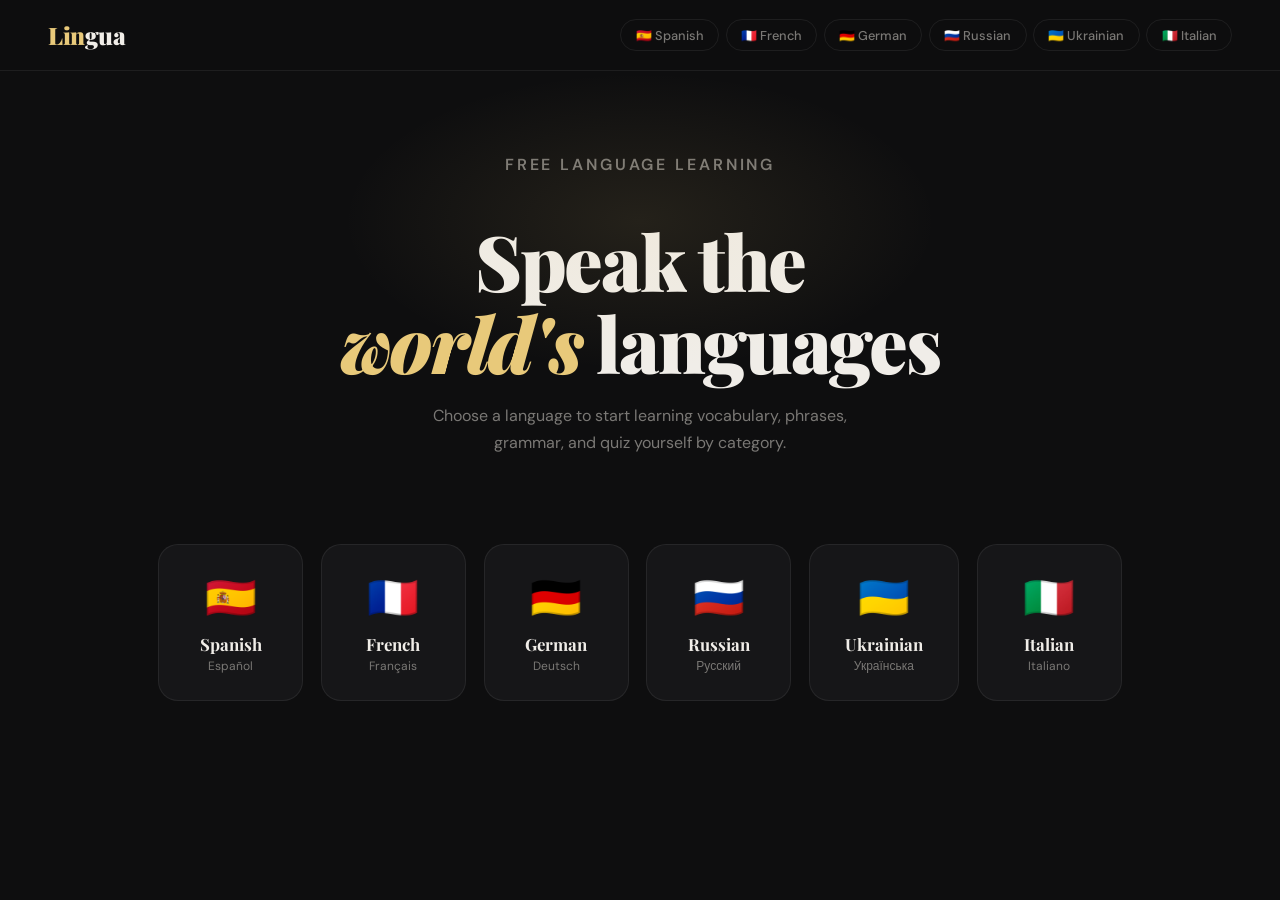
==== index.html @ 110d0ef7 "Added Russian, Ukrainian, & Italian" ====
<!DOCTYPE html>
<html lang="en">

<head>
  <meta charset="UTF-8">
  <meta name="viewport" content="width=device-width, initial-scale=1.0">
  <title>Lingua — Learn Languages</title>
  <link
    href="https://fonts.googleapis.com/css2?family=Playfair+Display:ital,wght@0,400;0,700;0,900;1,400;1,700&family=DM+Sans:wght@300;400;500;600&display=swap"
    rel="stylesheet">
  <style>
    :root {
      --bg: #0e0e0f;
      --surface: #161618;
      --surface2: #1e1e21;
      --border: rgba(255, 255, 255, 0.07);
      --text: #f0ede8;
      --muted: #7a7875;
      --accent: #e8c97a;
      --accent2: #c4a44e;
    }

    * {
      margin: 0;
      padding: 0;
      box-sizing: border-box;
    }

    body {
      background: var(--bg);
      color: var(--text);
      font-family: 'DM Sans', sans-serif;
      min-height: 100vh;
      overflow-x: hidden;
    }

    nav {
      display: flex;
      align-items: center;
      justify-content: space-between;
      padding: 1.2rem 3rem;
      border-bottom: 1px solid var(--border);
      position: sticky;
      top: 0;
      z-index: 100;
      background: rgba(14, 14, 15, 0.94);
      backdrop-filter: blur(16px);
      gap: 1rem;
    }

    .logo {
      font-family: 'Playfair Display', serif;
      font-size: 1.5rem;
      font-weight: 900;
      letter-spacing: -0.02em;
      color: var(--accent);
      flex-shrink: 0;
    }

    .logo span {
      color: var(--text);
    }

    .nav-langs {
      display: flex;
      gap: 0.4rem;
      flex-wrap: wrap;
    }

    .nav-lang-btn {
      background: transparent;
      border: 1px solid var(--border);
      color: var(--muted);
      font-family: 'DM Sans', sans-serif;
      font-size: 0.8rem;
      font-weight: 500;
      padding: 0.4rem 0.9rem;
      border-radius: 100px;
      cursor: pointer;
      transition: all 0.2s;
    }

    .nav-lang-btn:hover,
    .nav-lang-btn.active {
      border-color: var(--accent);
      color: var(--accent);
      background: rgba(232, 201, 122, 0.08);
    }

    .hero {
      text-align: center;
      padding: 5rem 2rem 3rem;
      position: relative;
    }

    .hero::before {
      content: '';
      position: absolute;
      top: 0;
      left: 50%;
      transform: translateX(-50%);
      width: 600px;
      height: 300px;
      background: radial-gradient(ellipse, rgba(232, 201, 122, 0.10) 0%, transparent 70%);
      pointer-events: none;
    }

    .hero-eyebrow {
      font-size: 0.75rem;
      font-weight: 600;
      letter-spacing: 0.18em;
      text-transform: uppercase;
      color: var(--accent);
      margin-bottom: 1.2rem;
    }

    .hero h1 {
      font-family: 'Playfair Display', serif;
      font-size: clamp(2.6rem, 6vw, 4.8rem);
      font-weight: 900;
      line-height: 1.07;
      letter-spacing: -0.03em;
      margin-bottom: 1.2rem;
    }

    .hero h1 em {
      font-style: italic;
      color: var(--accent);
    }

    .hero p {
      font-size: 1rem;
      color: var(--muted);
      max-width: 460px;
      margin: 0 auto 2.5rem;
      line-height: 1.7;
    }

    .lang-picker {
      display: flex;
      justify-content: center;
      gap: 1.1rem;
      flex-wrap: wrap;
      margin-bottom: 3.5rem;
    }

    .lang-card {
      background: var(--surface);
      border: 1px solid var(--border);
      border-radius: 20px;
      padding: 1.6rem 2.2rem;
      cursor: pointer;
      transition: all 0.25s;
      text-align: center;
      min-width: 145px;
      position: relative;
      overflow: hidden;
    }

    .lang-card::before {
      content: '';
      position: absolute;
      inset: 0;
      background: linear-gradient(135deg, rgba(232, 201, 122, 0.08), transparent);
      opacity: 0;
      transition: opacity 0.25s;
    }

    .lang-card:hover {
      border-color: rgba(232, 201, 122, 0.35);
      transform: translateY(-3px);
    }

    .lang-card:hover::before {
      opacity: 1;
    }

    .lang-card.selected {
      border-color: var(--accent);
      background: rgba(232, 201, 122, 0.05);
    }

    .lang-card.selected::before {
      opacity: 1;
    }

    .lang-flag {
      font-size: 2.6rem;
      margin-bottom: 0.5rem;
      display: block;
    }

    .lang-name {
      font-family: 'Playfair Display', serif;
      font-size: 1.05rem;
      font-weight: 700;
    }

    .lang-native {
      font-size: 0.75rem;
      color: var(--muted);
      margin-top: 0.2rem;
    }

    #lesson-area {
      max-width: 960px;
      margin: 0 auto;
      padding: 0 2rem 6rem;
      display: none;
    }

    #lesson-area.visible {
      display: block;
    }

    .section-title {
      font-family: 'Playfair Display', serif;
      font-size: 1.7rem;
      font-weight: 700;
      margin-bottom: 1.4rem;
    }

    .section-title span {
      color: var(--accent);
    }

    .tabs {
      display: flex;
      gap: 0.3rem;
      border-bottom: 1px solid var(--border);
      margin-bottom: 2.5rem;
      overflow-x: auto;
    }

    .tab {
      background: transparent;
      border: none;
      color: var(--muted);
      font-family: 'DM Sans', sans-serif;
      font-size: 0.88rem;
      font-weight: 500;
      padding: 0.75rem 1.3rem;
      cursor: pointer;
      border-bottom: 2px solid transparent;
      margin-bottom: -1px;
      transition: all 0.2s;
      white-space: nowrap;
    }

    .tab:hover {
      color: var(--text);
    }

    .tab.active {
      color: var(--accent);
      border-bottom-color: var(--accent);
    }

    .cat-filter {
      display: flex;
      gap: 0.5rem;
      flex-wrap: wrap;
      margin-bottom: 1.8rem;
    }

    .cat-btn {
      background: var(--surface);
      border: 1px solid var(--border);
      color: var(--muted);
      font-family: 'DM Sans', sans-serif;
      font-size: 0.78rem;
      font-weight: 600;
      letter-spacing: 0.05em;
      padding: 0.38rem 0.9rem;
      border-radius: 100px;
      cursor: pointer;
      transition: all 0.18s;
    }

    .cat-btn:hover {
      color: var(--text);
      border-color: rgba(255, 255, 255, 0.18);
    }

    .cat-btn.active {
      border-color: var(--accent);
      color: var(--accent);
      background: rgba(232, 201, 122, 0.08);
    }

    .vocab-count {
      font-size: 0.8rem;
      color: var(--muted);
      margin-bottom: 1rem;
    }

    .vocab-count strong {
      color: var(--accent);
    }

    .vocab-grid {
      display: grid;
      grid-template-columns: repeat(auto-fill, minmax(185px, 1fr));
      gap: 0.85rem;
    }

    .vocab-card {
      background: var(--surface);
      border: 1px solid var(--border);
      border-radius: 14px;
      padding: 1.2rem 1.3rem;
      cursor: pointer;
      transition: all 0.2s;
      position: relative;
    }

    .vocab-card:hover {
      border-color: rgba(232, 201, 122, 0.25);
      transform: translateY(-2px);
    }

    .vocab-card.revealed {
      border-color: rgba(232, 201, 122, 0.2);
      background: rgba(232, 201, 122, 0.03);
    }

    .vocab-card .foreign {
      font-family: 'Playfair Display', serif;
      font-size: 1.2rem;
      font-weight: 700;
      margin-bottom: 0.25rem;
    }

    .vocab-card .english {
      font-size: 0.82rem;
      color: var(--muted);
      display: none;
    }

    .vocab-card.revealed .english {
      display: block;
    }

    .vocab-card .category-tag {
      position: absolute;
      top: 0.7rem;
      right: 0.75rem;
      font-size: 0.62rem;
      font-weight: 600;
      letter-spacing: 0.08em;
      text-transform: uppercase;
      color: var(--accent2);
      opacity: 0.75;
    }

    .vocab-hint {
      font-size: 0.73rem;
      color: var(--muted);
      margin-top: 1.3rem;
      text-align: center;
    }

    .phrases-list {
      display: flex;
      flex-direction: column;
      gap: 0.85rem;
    }

    .phrase-item {
      background: var(--surface);
      border: 1px solid var(--border);
      border-radius: 13px;
      padding: 1.1rem 1.4rem;
      display: grid;
      grid-template-columns: 1fr 1fr auto;
      gap: 1rem;
      align-items: center;
    }

    .phrase-foreign {
      font-family: 'Playfair Display', serif;
      font-size: 1.05rem;
    }

    .phrase-english {
      font-size: 0.87rem;
      color: var(--muted);
    }

    .phrase-context {
      font-size: 0.7rem;
      color: var(--accent2);
      font-weight: 600;
      letter-spacing: 0.06em;
      text-transform: uppercase;
      text-align: right;
    }

    .grammar-section {
      display: flex;
      flex-direction: column;
      gap: 1.3rem;
    }

    .grammar-block {
      background: var(--surface);
      border: 1px solid var(--border);
      border-radius: 15px;
      padding: 1.6rem;
    }

    .grammar-block h3 {
      font-family: 'Playfair Display', serif;
      font-size: 1.15rem;
      margin-bottom: 0.7rem;
      color: var(--accent);
    }

    .grammar-block p {
      color: var(--muted);
      font-size: 0.92rem;
      line-height: 1.7;
      margin-bottom: 0.7rem;
    }

    .grammar-example {
      background: var(--surface2);
      border-radius: 9px;
      padding: 0.8rem 1.1rem;
      margin-top: 0.45rem;
      font-family: 'Playfair Display', serif;
      font-size: 0.97rem;
      border-left: 3px solid var(--accent);
    }

    .grammar-example span {
      color: var(--muted);
      font-family: 'DM Sans', sans-serif;
      font-size: 0.82rem;
      font-style: normal;
      margin-left: 0.7rem;
    }

    /* QUIZ */
    .quiz-setup {
      background: var(--surface);
      border: 1px solid var(--border);
      border-radius: 18px;
      padding: 2rem;
      margin-bottom: 1.8rem;
    }

    .quiz-setup-label {
      font-size: 0.75rem;
      font-weight: 600;
      letter-spacing: 0.12em;
      text-transform: uppercase;
      color: var(--muted);
      margin-bottom: 0.9rem;
    }

    .quiz-cat-grid {
      display: flex;
      flex-wrap: wrap;
      gap: 0.5rem;
      margin-bottom: 1.2rem;
    }

    .quiz-cat-btn {
      background: var(--surface2);
      border: 1px solid var(--border);
      color: var(--muted);
      font-family: 'DM Sans', sans-serif;
      font-size: 0.8rem;
      font-weight: 600;
      padding: 0.42rem 1rem;
      border-radius: 100px;
      cursor: pointer;
      transition: all 0.18s;
    }

    .quiz-cat-btn:hover {
      color: var(--text);
      border-color: rgba(255, 255, 255, 0.2);
    }

    .quiz-cat-btn.selected {
      border-color: var(--accent);
      color: var(--accent);
      background: rgba(232, 201, 122, 0.08);
    }

    .quiz-meta {
      font-size: 0.82rem;
      color: var(--muted);
      margin-bottom: 1.2rem;
    }

    .quiz-meta strong {
      color: var(--accent);
    }

    .btn-start-quiz {
      background: var(--accent);
      color: var(--bg);
      border: none;
      border-radius: 11px;
      font-family: 'DM Sans', sans-serif;
      font-size: 0.95rem;
      font-weight: 700;
      padding: 0.85rem 2rem;
      cursor: pointer;
      transition: background 0.2s;
    }

    .btn-start-quiz:hover:not(:disabled) {
      background: var(--accent2);
    }

    .btn-start-quiz:disabled {
      opacity: 0.4;
      cursor: not-allowed;
    }

    .quiz-active {
      display: none;
    }

    .quiz-active.running {
      display: block;
    }

    .quiz-wrap {
      max-width: 540px;
      margin: 0 auto;
    }

    .quiz-header {
      display: flex;
      justify-content: space-between;
      align-items: center;
      margin-bottom: 1rem;
    }

    .quiz-progress-text {
      font-size: 0.82rem;
      color: var(--muted);
    }

    .quiz-progress-bar {
      height: 4px;
      background: var(--surface2);
      border-radius: 2px;
      margin-bottom: 1.5rem;
      overflow: hidden;
    }

    .quiz-progress-fill {
      height: 100%;
      background: var(--accent);
      border-radius: 2px;
      transition: width 0.3s ease;
    }

    .quiz-question {
      background: var(--surface);
      border: 1px solid var(--border);
      border-radius: 20px;
      padding: 2.2rem;
      text-align: center;
      margin-bottom: 1.3rem;
    }

    .quiz-prompt {
      font-size: 0.75rem;
      color: var(--muted);
      margin-bottom: 0.7rem;
      letter-spacing: 0.1em;
      text-transform: uppercase;
    }

    .quiz-category-badge {
      display: inline-block;
      font-size: 0.68rem;
      font-weight: 600;
      letter-spacing: 0.08em;
      text-transform: uppercase;
      color: var(--accent2);
      background: rgba(232, 201, 122, 0.08);
      padding: 0.2rem 0.7rem;
      border-radius: 100px;
      margin-bottom: 0.9rem;
    }

    .quiz-word {
      font-family: 'Playfair Display', serif;
      font-size: 2.3rem;
      font-weight: 700;
    }

    .quiz-options {
      display: grid;
      grid-template-columns: 1fr 1fr;
      gap: 0.7rem;
    }

    .quiz-opt {
      background: var(--surface);
      border: 1px solid var(--border);
      color: var(--text);
      font-family: 'DM Sans', sans-serif;
      font-size: 0.9rem;
      font-weight: 500;
      padding: 0.9rem 1.2rem;
      border-radius: 11px;
      cursor: pointer;
      transition: all 0.18s;
      text-align: left;
    }

    .quiz-opt:hover:not(:disabled) {
      border-color: rgba(232, 201, 122, 0.35);
      background: var(--surface2);
    }

    .quiz-opt.correct {
      border-color: #6fcf97;
      background: rgba(111, 207, 151, 0.1);
      color: #6fcf97;
    }

    .quiz-opt.wrong {
      border-color: #eb5757;
      background: rgba(235, 87, 87, 0.1);
      color: #eb5757;
    }

    .quiz-opt:disabled {
      cursor: default;
    }

    .quiz-feedback {
      text-align: center;
      margin-top: 1rem;
      font-size: 0.88rem;
      min-height: 1.4rem;
      color: var(--muted);
    }

    .quiz-feedback.good {
      color: #6fcf97;
    }

    .quiz-feedback.bad {
      color: #eb5757;
    }

    .btn-next {
      display: none;
      width: 100%;
      margin-top: 0.9rem;
      background: var(--accent);
      color: var(--bg);
      border: none;
      border-radius: 11px;
      font-family: 'DM Sans', sans-serif;
      font-size: 0.95rem;
      font-weight: 700;
      padding: 0.9rem;
      cursor: pointer;
      transition: background 0.2s;
    }

    .btn-next:hover {
      background: var(--accent2);
    }

    .quiz-result {
      display: none;
      text-align: center;
      background: var(--surface);
      border: 1px solid var(--border);
      border-radius: 20px;
      padding: 3rem 2rem;
    }

    .quiz-result.visible {
      display: block;
    }

    .result-emoji {
      font-size: 3rem;
      margin-bottom: 1rem;
    }

    .result-score {
      font-family: 'Playfair Display', serif;
      font-size: 2.5rem;
      font-weight: 900;
      color: var(--accent);
      margin-bottom: 0.4rem;
    }

    .result-label {
      color: var(--muted);
      font-size: 0.95rem;
      margin-bottom: 1.8rem;
    }

    .btn-retry {
      background: transparent;
      border: 1px solid var(--accent);
      color: var(--accent);
      font-family: 'DM Sans', sans-serif;
      font-size: 0.9rem;
      font-weight: 600;
      padding: 0.75rem 2rem;
      border-radius: 11px;
      cursor: pointer;
      transition: all 0.2s;
    }

    .btn-retry:hover {
      background: rgba(232, 201, 122, 0.08);
    }

    .tab-panel {
      display: none;
    }

    .tab-panel.active {
      display: block;
    }

    @keyframes fadeUp {
      from {
        opacity: 0;
        transform: translateY(16px);
      }

      to {
        opacity: 1;
        transform: translateY(0);
      }
    }

    .animate-in {
      animation: fadeUp 0.38s ease both;
    }

    @media (max-width: 620px) {
      nav {
        padding: 1rem 1.2rem;
      }

      .hero {
        padding: 3.5rem 1.2rem 2rem;
      }

      .phrase-item {
        grid-template-columns: 1fr;
      }

      .quiz-options {
        grid-template-columns: 1fr;
      }
    }
  </style>
</head>

<body>

  <nav>
    <div class="logo">Lin<span>gua</span></div>
    <div class="nav-langs" id="navLangs"></div>
  </nav>

  <main>
    <section class="hero">
      <p class="hero-eyebrow">Free Language Learning</p>
      <h1>Speak the<br><em>world's</em> languages</h1>
      <p>Choose a language to start learning vocabulary, phrases, grammar, and quiz yourself by category.</p>
    </section>

    <div class="lang-picker" id="langPicker"></div>

    <div id="lesson-area">
      <div class="tabs">
        <button class="tab active" data-tab="vocab">Vocabulary</button>
        <button class="tab" data-tab="phrases">Phrases</button>
        <button class="tab" data-tab="grammar">Grammar</button>
        <button class="tab" data-tab="quiz">Quiz</button>
      </div>

      <div class="tab-panel active" id="tab-vocab">
        <div class="section-title" id="vocabTitle"></div>
        <div class="cat-filter" id="vocabCatFilter"></div>
        <div class="vocab-count" id="vocabCount"></div>
        <div class="vocab-grid" id="vocabGrid"></div>
        <p class="vocab-hint">💡 Click any card to reveal the English translation</p>
      </div>

      <div class="tab-panel" id="tab-phrases">
        <div class="section-title" id="phrasesTitle"></div>
        <div class="cat-filter" id="phrasesCatFilter"></div>
        <div class="phrases-list" id="phrasesList"></div>
      </div>

      <div class="tab-panel" id="tab-grammar">
        <div class="section-title" id="grammarTitle"></div>
        <div class="grammar-section" id="grammarSection"></div>
      </div>

      <div class="tab-panel" id="tab-quiz">
        <div class="section-title" id="quizTitle"></div>
        <div class="quiz-setup" id="quizSetup">
          <div class="quiz-setup-label">Choose categories to quiz</div>
          <div class="quiz-cat-grid" id="quizCatGrid"></div>
          <div class="quiz-meta" id="quizMeta"></div>
          <button class="btn-start-quiz" id="btnStartQuiz" onclick="startQuiz()">Start Quiz →</button>
        </div>
        <div class="quiz-active" id="quizActive">
          <div class="quiz-wrap">
            <div class="quiz-header">
              <span class="quiz-progress-text" id="quizProgressText"></span>
              <span class="quiz-progress-text" id="quizScoreLive">Score: 0</span>
            </div>
            <div class="quiz-progress-bar">
              <div class="quiz-progress-fill" id="quizProgressFill" style="width:0%"></div>
            </div>
            <div class="quiz-question">
              <div class="quiz-prompt">Translate this word</div>
              <div class="quiz-category-badge" id="quizCatBadge"></div>
              <div class="quiz-word" id="quizWord"></div>
            </div>
            <div class="quiz-options" id="quizOptions"></div>
            <div class="quiz-feedback" id="quizFeedback"></div>
            <button class="btn-next" id="btnNext">Next →</button>
          </div>
        </div>
        <div class="quiz-result" id="quizResult">
          <div class="result-emoji" id="resultEmoji"></div>
          <div class="result-score" id="resultScore"></div>
          <div class="result-label" id="resultLabel"></div>
          <button class="btn-retry" onclick="backToSetup()">← Change Categories</button>
        </div>
      </div>
    </div>
  </main>

  <script>
    // ══════════════════════════════════════════════════════
    //  LANGUAGE DATA
    //  To add a language: copy a block, update id/name/flag,
    //  and fill in vocab (with consistent category names),
    //  phrases (with context), and grammar.
    // ══════════════════════════════════════════════════════

    const LANGUAGES = [

      // ─────────────────────── SPANISH ──────────────────────
      {
        id: "spanish",
        name: "Spanish",
        native: "Español",
        flag: "🇪🇸",

        vocab: [
          // Basics
          { foreign: "Hola", english: "Hello", category: "Basics" },
          { foreign: "Adiós", english: "Goodbye", category: "Basics" },
          { foreign: "Hasta luego", english: "See you later", category: "Basics" },
          { foreign: "Sí", english: "Yes", category: "Basics" },
          { foreign: "No", english: "No", category: "Basics" },
          { foreign: "Por favor", english: "Please", category: "Basics" },
          { foreign: "Gracias", english: "Thank you", category: "Basics" },
          { foreign: "De nada", english: "You're welcome", category: "Basics" },
          { foreign: "Perdón", english: "Excuse me / Sorry", category: "Basics" },
          { foreign: "Lo siento", english: "I'm sorry", category: "Basics" },
          // Pronouns & Core Verbs
          { foreign: "Yo", english: "I", category: "Pronouns" },
          { foreign: "Tú", english: "You (informal)", category: "Pronouns" },
          { foreign: "Él / Ella", english: "He / She", category: "Pronouns" },
          { foreign: "Nosotros", english: "We", category: "Pronouns" },
          { foreign: "Ellos", english: "They", category: "Pronouns" },
          { foreign: "Soy", english: "I am (ser)", category: "Pronouns" },
          { foreign: "Estoy", english: "I am (estar)", category: "Pronouns" },
          { foreign: "Tengo", english: "I have", category: "Pronouns" },
          { foreign: "Quiero", english: "I want", category: "Pronouns" },
          { foreign: "Puedo", english: "I can", category: "Pronouns" },
          // Numbers
          { foreign: "Uno", english: "One", category: "Numbers" },
          { foreign: "Dos", english: "Two", category: "Numbers" },
          { foreign: "Tres", english: "Three", category: "Numbers" },
          { foreign: "Cuatro", english: "Four", category: "Numbers" },
          { foreign: "Cinco", english: "Five", category: "Numbers" },
          { foreign: "Seis", english: "Six", category: "Numbers" },
          { foreign: "Siete", english: "Seven", category: "Numbers" },
          { foreign: "Ocho", english: "Eight", category: "Numbers" },
          { foreign: "Nueve", english: "Nine", category: "Numbers" },
          { foreign: "Diez", english: "Ten", category: "Numbers" },
          { foreign: "Veinte", english: "Twenty", category: "Numbers" },
          { foreign: "Cien", english: "One hundred", category: "Numbers" },
          // Family
          { foreign: "La familia", english: "Family", category: "Family" },
          { foreign: "Madre", english: "Mother", category: "Family" },
          { foreign: "Padre", english: "Father", category: "Family" },
          { foreign: "Hermano", english: "Brother", category: "Family" },
          { foreign: "Hermana", english: "Sister", category: "Family" },
          { foreign: "Hijo", english: "Son", category: "Family" },
          { foreign: "Hija", english: "Daughter", category: "Family" },
          { foreign: "Abuelo", english: "Grandfather", category: "Family" },
          { foreign: "Abuela", english: "Grandmother", category: "Family" },
          { foreign: "Tío", english: "Uncle", category: "Family" },
          { foreign: "Tía", english: "Aunt", category: "Family" },
          { foreign: "Amigo / Amiga", english: "Friend (m/f)", category: "Family" },
          // Food & Drink
          { foreign: "El agua", english: "Water", category: "Food & Drink" },
          { foreign: "El café", english: "Coffee", category: "Food & Drink" },
          { foreign: "El vino", english: "Wine", category: "Food & Drink" },
          { foreign: "La cerveza", english: "Beer", category: "Food & Drink" },
          { foreign: "El pan", english: "Bread", category: "Food & Drink" },
          { foreign: "La carne", english: "Meat", category: "Food & Drink" },
          { foreign: "El pollo", english: "Chicken", category: "Food & Drink" },
          { foreign: "El pescado", english: "Fish", category: "Food & Drink" },
          { foreign: "El arroz", english: "Rice", category: "Food & Drink" },
          { foreign: "Las verduras", english: "Vegetables", category: "Food & Drink" },
          { foreign: "Las frutas", english: "Fruits", category: "Food & Drink" },
          { foreign: "La leche", english: "Milk", category: "Food & Drink" },
          { foreign: "El queso", english: "Cheese", category: "Food & Drink" },
          { foreign: "El huevo", english: "Egg", category: "Food & Drink" },
          // Places
          { foreign: "La casa", english: "House", category: "Places" },
          { foreign: "El hotel", english: "Hotel", category: "Places" },
          { foreign: "El aeropuerto", english: "Airport", category: "Places" },
          { foreign: "La estación", english: "Station", category: "Places" },
          { foreign: "La tienda", english: "Shop / Store", category: "Places" },
          { foreign: "El mercado", english: "Market", category: "Places" },
          { foreign: "El hospital", english: "Hospital", category: "Places" },
          { foreign: "La playa", english: "Beach", category: "Places" },
          { foreign: "El banco", english: "Bank", category: "Places" },
          { foreign: "El restaurante", english: "Restaurant", category: "Places" },
          { foreign: "La farmacia", english: "Pharmacy", category: "Places" },
          // Time
          { foreign: "Hoy", english: "Today", category: "Time" },
          { foreign: "Mañana", english: "Tomorrow", category: "Time" },
          { foreign: "Ayer", english: "Yesterday", category: "Time" },
          { foreign: "Ahora", english: "Now", category: "Time" },
          { foreign: "Pronto", english: "Soon", category: "Time" },
          { foreign: "La mañana", english: "Morning", category: "Time" },
          { foreign: "La tarde", english: "Afternoon", category: "Time" },
          { foreign: "La noche", english: "Night", category: "Time" },
          { foreign: "La semana", english: "Week", category: "Time" },
          { foreign: "El mes", english: "Month", category: "Time" },
          { foreign: "El año", english: "Year", category: "Time" },
          // Descriptions
          { foreign: "Grande", english: "Big / Large", category: "Descriptions" },
          { foreign: "Pequeño", english: "Small", category: "Descriptions" },
          { foreign: "Bueno", english: "Good", category: "Descriptions" },
          { foreign: "Malo", english: "Bad", category: "Descriptions" },
          { foreign: "Rápido", english: "Fast", category: "Descriptions" },
          { foreign: "Lento", english: "Slow", category: "Descriptions" },
          { foreign: "Bonito", english: "Beautiful", category: "Descriptions" },
          { foreign: "Caro", english: "Expensive", category: "Descriptions" },
          { foreign: "Barato", english: "Cheap", category: "Descriptions" },
          { foreign: "Nuevo", english: "New", category: "Descriptions" },
          { foreign: "Viejo", english: "Old", category: "Descriptions" },
          { foreign: "Feliz", english: "Happy", category: "Descriptions" },
          { foreign: "Triste", english: "Sad", category: "Descriptions" },
          { foreign: "Cansado", english: "Tired", category: "Descriptions" },
          { foreign: "Caliente", english: "Hot", category: "Descriptions" },
          { foreign: "Frío", english: "Cold", category: "Descriptions" },
        ],

        phrases: [
          { foreign: "¿Cómo te llamas?", english: "What is your name?", context: "Introductions" },
          { foreign: "Me llamo…", english: "My name is…", context: "Introductions" },
          { foreign: "¿De dónde eres?", english: "Where are you from?", context: "Introductions" },
          { foreign: "Soy de…", english: "I am from…", context: "Introductions" },
          { foreign: "Mucho gusto.", english: "Nice to meet you.", context: "Introductions" },
          { foreign: "¿Cuánto cuesta?", english: "How much does it cost?", context: "Shopping" },
          { foreign: "¿Tiene esto en otra talla?", english: "Do you have this in another size?", context: "Shopping" },
          { foreign: "Quisiera comprar esto.", english: "I would like to buy this.", context: "Shopping" },
          { foreign: "¿Dónde está el baño?", english: "Where is the bathroom?", context: "Travel" },
          { foreign: "¿Cómo llego a…?", english: "How do I get to…?", context: "Travel" },
          { foreign: "Un billete a…, por favor.", english: "A ticket to…, please.", context: "Travel" },
          { foreign: "Una mesa para dos, por favor.", english: "A table for two, please.", context: "Restaurant" },
          { foreign: "La cuenta, por favor.", english: "The bill, please.", context: "Restaurant" },
          { foreign: "¿Qué recomienda usted?", english: "What do you recommend?", context: "Restaurant" },
          { foreign: "No entiendo.", english: "I don't understand.", context: "Communication" },
          { foreign: "¿Puede hablar más despacio?", english: "Can you speak more slowly?", context: "Communication" },
          { foreign: "¿Hablas inglés?", english: "Do you speak English?", context: "Communication" },
          { foreign: "Tengo hambre.", english: "I am hungry.", context: "Daily Life" },
          { foreign: "Estoy cansado/a.", english: "I am tired.", context: "Daily Life" },
          { foreign: "¡Buen provecho!", english: "Enjoy your meal!", context: "Daily Life" },
        ],

        grammar: [
          {
            title: "Ser vs. Estar (To Be)",
            text: "Spanish has two verbs for 'to be'. Ser is used for permanent traits — identity, origin, and profession. Estar is used for temporary states — feelings, location, and conditions.",
            examples: [
              { foreign: "Soy médico.", english: "I am a doctor. (permanent — ser)" },
              { foreign: "Estoy cansado.", english: "I am tired. (temporary — estar)" },
              { foreign: "Madrid está en España.", english: "Madrid is in Spain. (location — estar)" },
            ]
          },
          {
            title: "Noun Gender & Articles",
            text: "Every Spanish noun is masculine or feminine. Words ending in -o are usually masculine (el/un); words ending in -a are usually feminine (la/una). Articles and adjectives must agree.",
            examples: [
              { foreign: "el libro (m) / la mesa (f)", english: "the book / the table" },
              { foreign: "un perro / una gata", english: "a dog (m) / a cat (f)" },
            ]
          },
          {
            title: "Present Tense: -AR Verbs",
            text: "Regular -AR verbs follow a predictable pattern. Remove -ar and add the correct ending based on the subject.",
            examples: [
              { foreign: "hablar → hablo, hablas, habla, hablamos, hablan", english: "to speak → I speak, you speak, he speaks, we speak, they speak" },
            ]
          },
          {
            title: "Present Tense: -ER / -IR Verbs",
            text: "-ER verbs take endings: -o, -es, -e, -emos, -en. -IR verbs take: -o, -es, -e, -imos, -en.",
            examples: [
              { foreign: "comer → como, comes, come, comemos, comen", english: "to eat → I eat, you eat, he eats, we eat, they eat" },
              { foreign: "vivir → vivo, vives, vive, vivimos, viven", english: "to live → I live, you live, he lives, we live, they live" },
            ]
          },
          {
            title: "Adjective Agreement",
            text: "Adjectives must agree in gender and number with the noun they modify. Most adjectives ending in -o change to -a for feminine, and add -s for plural.",
            examples: [
              { foreign: "un chico alto / una chica alta", english: "a tall boy / a tall girl" },
              { foreign: "los libros rojos / las mesas rojas", english: "the red books / the red tables" },
            ]
          },
          {
            title: "Reflexive Verbs",
            text: "Reflexive verbs show that the subject acts on itself. They use reflexive pronouns: me, te, se, nos, os, se. They are extremely common in Spanish daily life.",
            examples: [
              { foreign: "Yo me llamo Ana.", english: "My name is Ana. (lit: I call myself Ana)" },
              { foreign: "Me levanto a las 7.", english: "I get up at 7." },
            ]
          },
        ]
      },

      // ─────────────────────────── FRENCH ────────────────────────────

      {
        id: "french",
        name: "French",
        native: "Français",
        flag: "🇫🇷",

        vocab: [
          // Basics
          { foreign: "Bonjour", english: "Hello / Good day", category: "Basics" },
          { foreign: "Bonsoir", english: "Good evening", category: "Basics" },
          { foreign: "Au revoir", english: "Goodbye", category: "Basics" },
          { foreign: "À bientôt", english: "See you soon", category: "Basics" },
          { foreign: "Oui", english: "Yes", category: "Basics" },
          { foreign: "Non", english: "No", category: "Basics" },
          { foreign: "S'il vous plaît", english: "Please (formal)", category: "Basics" },
          { foreign: "Merci", english: "Thank you", category: "Basics" },
          { foreign: "De rien", english: "You're welcome", category: "Basics" },
          { foreign: "Excusez-moi", english: "Excuse me", category: "Basics" },
          { foreign: "Pardon", english: "Sorry", category: "Basics" },
          // Pronouns & Core Verbs
          { foreign: "Je", english: "I", category: "Pronouns" },
          { foreign: "Tu", english: "You (informal)", category: "Pronouns" },
          { foreign: "Il / Elle", english: "He / She", category: "Pronouns" },
          { foreign: "Nous", english: "We", category: "Pronouns" },
          { foreign: "Ils / Elles", english: "They (m/f)", category: "Pronouns" },
          { foreign: "Je suis", english: "I am", category: "Pronouns" },
          { foreign: "J'ai", english: "I have", category: "Pronouns" },
          { foreign: "Je veux", english: "I want", category: "Pronouns" },
          { foreign: "Je peux", english: "I can", category: "Pronouns" },
          { foreign: "Je vais", english: "I go / I am going", category: "Pronouns" },
          // Numbers
          { foreign: "Un / Une", english: "One", category: "Numbers" },
          { foreign: "Deux", english: "Two", category: "Numbers" },
          { foreign: "Trois", english: "Three", category: "Numbers" },
          { foreign: "Quatre", english: "Four", category: "Numbers" },
          { foreign: "Cinq", english: "Five", category: "Numbers" },
          { foreign: "Six", english: "Six", category: "Numbers" },
          { foreign: "Sept", english: "Seven", category: "Numbers" },
          { foreign: "Huit", english: "Eight", category: "Numbers" },
          { foreign: "Neuf", english: "Nine", category: "Numbers" },
          { foreign: "Dix", english: "Ten", category: "Numbers" },
          { foreign: "Vingt", english: "Twenty", category: "Numbers" },
          { foreign: "Cent", english: "One hundred", category: "Numbers" },
          // Family
          { foreign: "La famille", english: "Family", category: "Family" },
          { foreign: "La mère", english: "Mother", category: "Family" },
          { foreign: "Le père", english: "Father", category: "Family" },
          { foreign: "Le frère", english: "Brother", category: "Family" },
          { foreign: "La sœur", english: "Sister", category: "Family" },
          { foreign: "Le fils", english: "Son", category: "Family" },
          { foreign: "La fille", english: "Daughter", category: "Family" },
          { foreign: "Le grand-père", english: "Grandfather", category: "Family" },
          { foreign: "La grand-mère", english: "Grandmother", category: "Family" },
          { foreign: "L'oncle", english: "Uncle", category: "Family" },
          { foreign: "La tante", english: "Aunt", category: "Family" },
          { foreign: "L'ami / L'amie", english: "Friend (m/f)", category: "Family" },
          // Food & Drink
          { foreign: "L'eau", english: "Water", category: "Food & Drink" },
          { foreign: "Le café", english: "Coffee", category: "Food & Drink" },
          { foreign: "Le vin", english: "Wine", category: "Food & Drink" },
          { foreign: "La bière", english: "Beer", category: "Food & Drink" },
          { foreign: "Le pain", english: "Bread", category: "Food & Drink" },
          { foreign: "La viande", english: "Meat", category: "Food & Drink" },
          { foreign: "Le poulet", english: "Chicken", category: "Food & Drink" },
          { foreign: "Le poisson", english: "Fish", category: "Food & Drink" },
          { foreign: "Le riz", english: "Rice", category: "Food & Drink" },
          { foreign: "Les légumes", english: "Vegetables", category: "Food & Drink" },
          { foreign: "Les fruits", english: "Fruits", category: "Food & Drink" },
          { foreign: "Le lait", english: "Milk", category: "Food & Drink" },
          { foreign: "Le fromage", english: "Cheese", category: "Food & Drink" },
          { foreign: "L'œuf", english: "Egg", category: "Food & Drink" },
          // Places
          { foreign: "La maison", english: "House", category: "Places" },
          { foreign: "L'hôtel", english: "Hotel", category: "Places" },
          { foreign: "L'aéroport", english: "Airport", category: "Places" },
          { foreign: "La gare", english: "Train station", category: "Places" },
          { foreign: "La boutique", english: "Shop / Store", category: "Places" },
          { foreign: "Le marché", english: "Market", category: "Places" },
          { foreign: "L'hôpital", english: "Hospital", category: "Places" },
          { foreign: "La plage", english: "Beach", category: "Places" },
          { foreign: "La banque", english: "Bank", category: "Places" },
          { foreign: "Le restaurant", english: "Restaurant", category: "Places" },
          { foreign: "La pharmacie", english: "Pharmacy", category: "Places" },
          // Time
          { foreign: "Aujourd'hui", english: "Today", category: "Time" },
          { foreign: "Demain", english: "Tomorrow", category: "Time" },
          { foreign: "Hier", english: "Yesterday", category: "Time" },
          { foreign: "Maintenant", english: "Now", category: "Time" },
          { foreign: "Bientôt", english: "Soon", category: "Time" },
          { foreign: "Le matin", english: "Morning", category: "Time" },
          { foreign: "L'après-midi", english: "Afternoon", category: "Time" },
          { foreign: "Le soir", english: "Evening", category: "Time" },
          { foreign: "La semaine", english: "Week", category: "Time" },
          { foreign: "Le mois", english: "Month", category: "Time" },
          { foreign: "L'année", english: "Year", category: "Time" },
          // Descriptions
          { foreign: "Grand", english: "Big / Tall", category: "Descriptions" },
          { foreign: "Petit", english: "Small", category: "Descriptions" },
          { foreign: "Bon", english: "Good", category: "Descriptions" },
          { foreign: "Mauvais", english: "Bad", category: "Descriptions" },
          { foreign: "Rapide", english: "Fast", category: "Descriptions" },
          { foreign: "Lent", english: "Slow", category: "Descriptions" },
          { foreign: "Beau / Belle", english: "Beautiful (m/f)", category: "Descriptions" },
          { foreign: "Cher", english: "Expensive", category: "Descriptions" },
          { foreign: "Bon marché", english: "Cheap", category: "Descriptions" },
          { foreign: "Nouveau / Nouvelle", english: "New (m/f)", category: "Descriptions" },
          { foreign: "Vieux / Vieille", english: "Old (m/f)", category: "Descriptions" },
          { foreign: "Heureux", english: "Happy", category: "Descriptions" },
          { foreign: "Triste", english: "Sad", category: "Descriptions" },
          { foreign: "Fatigué", english: "Tired", category: "Descriptions" },
          { foreign: "Chaud", english: "Hot", category: "Descriptions" },
          { foreign: "Froid", english: "Cold", category: "Descriptions" },
        ],

        phrases: [
          { foreign: "Comment vous appelez-vous ?", english: "What is your name? (formal)", context: "Introductions" },
          { foreign: "Je m'appelle…", english: "My name is…", context: "Introductions" },
          { foreign: "D'où venez-vous ?", english: "Where are you from?", context: "Introductions" },
          { foreign: "Je viens de…", english: "I come from…", context: "Introductions" },
          { foreign: "Enchanté(e).", english: "Nice to meet you.", context: "Introductions" },
          { foreign: "Combien ça coûte ?", english: "How much does it cost?", context: "Shopping" },
          { foreign: "Avez-vous cela dans une autre taille ?", english: "Do you have this in another size?", context: "Shopping" },
          { foreign: "Je voudrais acheter ceci.", english: "I would like to buy this.", context: "Shopping" },
          { foreign: "Où sont les toilettes ?", english: "Where is the bathroom?", context: "Travel" },
          { foreign: "Comment aller à… ?", english: "How do I get to…?", context: "Travel" },
          { foreign: "Un billet pour…, s'il vous plaît.", english: "A ticket to…, please.", context: "Travel" },
          { foreign: "Une table pour deux, s'il vous plaît.", english: "A table for two, please.", context: "Restaurant" },
          { foreign: "L'addition, s'il vous plaît.", english: "The bill, please.", context: "Restaurant" },
          { foreign: "Qu'est-ce que vous recommandez ?", english: "What do you recommend?", context: "Restaurant" },
          { foreign: "Je ne comprends pas.", english: "I don't understand.", context: "Communication" },
          { foreign: "Pouvez-vous parler plus lentement ?", english: "Can you speak more slowly?", context: "Communication" },
          { foreign: "Parlez-vous anglais ?", english: "Do you speak English?", context: "Communication" },
          { foreign: "J'ai faim.", english: "I am hungry.", context: "Daily Life" },
          { foreign: "Je suis fatigué(e).", english: "I am tired.", context: "Daily Life" },
          { foreign: "Bon appétit !", english: "Enjoy your meal!", context: "Daily Life" },
        ],

        grammar: [
          {
            title: "Le / La / Les / L' (The)",
            text: "French definite articles agree with the noun's gender and number. Le = masculine, La = feminine, Les = plural. Before a vowel or silent h, le/la contract to l'.",
            examples: [
              { foreign: "le chat, la chatte, les chats", english: "the cat (m), the cat (f), the cats" },
              { foreign: "l'ami (m), l'amie (f)", english: "the friend — elision before vowel" },
            ]
          },
          {
            title: "Être — To Be",
            text: "Être is irregular and essential. Used for identity, origin, and profession. Also forms the passé composé of motion/reflexive verbs.",
            examples: [
              { foreign: "je suis, tu es, il est, nous sommes, vous êtes, ils sont", english: "I am, you are, he is, we are, you are, they are" },
            ]
          },
          {
            title: "Avoir — To Have",
            text: "Avoir (to have) is used for possession, age, and as the main auxiliary for forming the past tense (passé composé). Many common expressions use avoir where English uses 'to be'.",
            examples: [
              { foreign: "j'ai, tu as, il a, nous avons, vous avez, ils ont", english: "I have, you have, he has, we have, you have, they have" },
              { foreign: "J'ai faim. / J'ai 20 ans.", english: "I am hungry. / I am 20 years old. (lit: I have hunger / 20 years)" },
            ]
          },
          {
            title: "Negation: Ne … Pas",
            text: "To negate a verb, wrap it with ne…pas. Before a vowel, ne becomes n'. In spoken French, ne is commonly dropped.",
            examples: [
              { foreign: "Je ne parle pas anglais.", english: "I don't speak English." },
              { foreign: "Elle n'est pas ici.", english: "She is not here." },
            ]
          },
          {
            title: "Adjective Agreement & Position",
            text: "French adjectives agree in gender and number with the noun. Most adjectives follow the noun. Common exceptions (grand, petit, bon, beau, nouveau, vieux) precede it.",
            examples: [
              { foreign: "un homme grand / une femme grande", english: "a tall man / a tall woman" },
              { foreign: "un bon repas / une bonne idée", english: "a good meal / a good idea (before noun)" },
            ]
          },
          {
            title: "Passé Composé (Past Tense)",
            text: "The most common past tense uses avoir or être + past participle. Verbs of motion and all reflexive verbs use être, and the participle agrees with the subject's gender/number.",
            examples: [
              { foreign: "J'ai mangé une pizza.", english: "I ate a pizza. (avoir)" },
              { foreign: "Elle est allée au marché.", english: "She went to the market. (être + agreement)" },
            ]
          },
        ]
      },

      // ─────────────────────────── GERMAN ────────────────────────────

      {
        id: "german",
        name: "German",
        native: "Deutsch",
        flag: "🇩🇪",

        vocab: [
          // Basics
          { foreign: "Hallo", english: "Hello", category: "Basics" },
          { foreign: "Tschüss", english: "Bye", category: "Basics" },
          { foreign: "Auf Wiedersehen", english: "Goodbye", category: "Basics" },
          { foreign: "Bis bald", english: "See you soon", category: "Basics" },
          { foreign: "Ja", english: "Yes", category: "Basics" },
          { foreign: "Nein", english: "No", category: "Basics" },
          { foreign: "Bitte", english: "Please", category: "Basics" },
          { foreign: "Danke", english: "Thank you", category: "Basics" },
          { foreign: "Danke schön", english: "Thank you very much", category: "Basics" },
          { foreign: "Bitte schön", english: "You're welcome", category: "Basics" },
          { foreign: "Entschuldigung", english: "Excuse me / Sorry", category: "Basics" },
          { foreign: "Es tut mir leid", english: "I'm sorry", category: "Basics" },
          // Pronouns & Core Verbs
          { foreign: "Ich", english: "I", category: "Pronouns" },
          { foreign: "Du", english: "You (informal)", category: "Pronouns" },
          { foreign: "Er / Sie", english: "He / She", category: "Pronouns" },
          { foreign: "Wir", english: "We", category: "Pronouns" },
          { foreign: "Sie", english: "They / You (formal)", category: "Pronouns" },
          { foreign: "Bin", english: "Am (ich bin)", category: "Pronouns" },
          { foreign: "Bist", english: "Are (du bist)", category: "Pronouns" },
          { foreign: "Ist", english: "Is (er/sie ist)", category: "Pronouns" },
          { foreign: "Habe", english: "Have (ich habe)", category: "Pronouns" },
          { foreign: "Will", english: "Want (ich will)", category: "Pronouns" },
          { foreign: "Kann", english: "Can (ich kann)", category: "Pronouns" },
          // Numbers
          { foreign: "Ein / Eine", english: "One", category: "Numbers" },
          { foreign: "Zwei", english: "Two", category: "Numbers" },
          { foreign: "Drei", english: "Three", category: "Numbers" },
          { foreign: "Vier", english: "Four", category: "Numbers" },
          { foreign: "Fünf", english: "Five", category: "Numbers" },
          { foreign: "Sechs", english: "Six", category: "Numbers" },
          { foreign: "Sieben", english: "Seven", category: "Numbers" },
          { foreign: "Acht", english: "Eight", category: "Numbers" },
          { foreign: "Neun", english: "Nine", category: "Numbers" },
          { foreign: "Zehn", english: "Ten", category: "Numbers" },
          { foreign: "Zwanzig", english: "Twenty", category: "Numbers" },
          { foreign: "Hundert", english: "One hundred", category: "Numbers" },
          // Family
          { foreign: "Die Familie", english: "Family", category: "Family" },
          { foreign: "Die Mutter", english: "Mother", category: "Family" },
          { foreign: "Der Vater", english: "Father", category: "Family" },
          { foreign: "Der Bruder", english: "Brother", category: "Family" },
          { foreign: "Die Schwester", english: "Sister", category: "Family" },
          { foreign: "Der Sohn", english: "Son", category: "Family" },
          { foreign: "Die Tochter", english: "Daughter", category: "Family" },
          { foreign: "Der Großvater", english: "Grandfather", category: "Family" },
          { foreign: "Die Großmutter", english: "Grandmother", category: "Family" },
          { foreign: "Der Onkel", english: "Uncle", category: "Family" },
          { foreign: "Die Tante", english: "Aunt", category: "Family" },
          { foreign: "Der Freund / Die Freundin", english: "Friend (m/f)", category: "Family" },
          // Food & Drink
          { foreign: "Das Wasser", english: "Water", category: "Food & Drink" },
          { foreign: "Der Kaffee", english: "Coffee", category: "Food & Drink" },
          { foreign: "Der Wein", english: "Wine", category: "Food & Drink" },
          { foreign: "Das Bier", english: "Beer", category: "Food & Drink" },
          { foreign: "Das Brot", english: "Bread", category: "Food & Drink" },
          { foreign: "Das Fleisch", english: "Meat", category: "Food & Drink" },
          { foreign: "Das Hähnchen", english: "Chicken", category: "Food & Drink" },
          { foreign: "Der Fisch", english: "Fish", category: "Food & Drink" },
          { foreign: "Der Reis", english: "Rice", category: "Food & Drink" },
          { foreign: "Das Gemüse", english: "Vegetables", category: "Food & Drink" },
          { foreign: "Das Obst", english: "Fruit", category: "Food & Drink" },
          { foreign: "Die Milch", english: "Milk", category: "Food & Drink" },
          { foreign: "Der Käse", english: "Cheese", category: "Food & Drink" },
          { foreign: "Das Ei", english: "Egg", category: "Food & Drink" },
          // Places
          { foreign: "Das Haus", english: "House", category: "Places" },
          { foreign: "Das Hotel", english: "Hotel", category: "Places" },
          { foreign: "Der Flughafen", english: "Airport", category: "Places" },
          { foreign: "Der Bahnhof", english: "Train station", category: "Places" },
          { foreign: "Das Geschäft", english: "Shop / Store", category: "Places" },
          { foreign: "Der Markt", english: "Market", category: "Places" },
          { foreign: "Das Krankenhaus", english: "Hospital", category: "Places" },
          { foreign: "Der Strand", english: "Beach", category: "Places" },
          { foreign: "Die Bank", english: "Bank", category: "Places" },
          { foreign: "Das Restaurant", english: "Restaurant", category: "Places" },
          { foreign: "Die Apotheke", english: "Pharmacy", category: "Places" },
          // Time
          { foreign: "Heute", english: "Today", category: "Time" },
          { foreign: "Morgen", english: "Tomorrow", category: "Time" },
          { foreign: "Gestern", english: "Yesterday", category: "Time" },
          { foreign: "Jetzt", english: "Now", category: "Time" },
          { foreign: "Bald", english: "Soon", category: "Time" },
          { foreign: "Der Morgen", english: "Morning", category: "Time" },
          { foreign: "Der Nachmittag", english: "Afternoon", category: "Time" },
          { foreign: "Die Nacht", english: "Night", category: "Time" },
          { foreign: "Die Woche", english: "Week", category: "Time" },
          { foreign: "Der Monat", english: "Month", category: "Time" },
          { foreign: "Das Jahr", english: "Year", category: "Time" },
          // Descriptions
          { foreign: "Groß", english: "Big / Tall", category: "Descriptions" },
          { foreign: "Klein", english: "Small", category: "Descriptions" },
          { foreign: "Gut", english: "Good", category: "Descriptions" },
          { foreign: "Schlecht", english: "Bad", category: "Descriptions" },
          { foreign: "Schnell", english: "Fast", category: "Descriptions" },
          { foreign: "Langsam", english: "Slow", category: "Descriptions" },
          { foreign: "Schön", english: "Beautiful", category: "Descriptions" },
          { foreign: "Teuer", english: "Expensive", category: "Descriptions" },
          { foreign: "Billig", english: "Cheap", category: "Descriptions" },
          { foreign: "Neu", english: "New", category: "Descriptions" },
          { foreign: "Alt", english: "Old", category: "Descriptions" },
          { foreign: "Glücklich", english: "Happy", category: "Descriptions" },
          { foreign: "Traurig", english: "Sad", category: "Descriptions" },
          { foreign: "Müde", english: "Tired", category: "Descriptions" },
          { foreign: "Heiß", english: "Hot", category: "Descriptions" },
          { foreign: "Kalt", english: "Cold", category: "Descriptions" },
          { foreign: "Klug", english: "Smart", category: "Descriptions" },
          { foreign: "Nett", english: "Nice / Kind", category: "Descriptions" },
          { foreign: "Mein (m/n)", english: "My (masc./neuter)", category: "Descriptions" },
          { foreign: "Meine (f/pl)", english: "My (fem./plural)", category: "Descriptions" },
        ],

        phrases: [
          { foreign: "Wie heißen Sie?", english: "What is your name? (formal)", context: "Introductions" },
          { foreign: "Ich heiße…", english: "My name is…", context: "Introductions" },
          { foreign: "Woher kommen Sie?", english: "Where are you from? (formal)", context: "Introductions" },
          { foreign: "Ich komme aus…", english: "I come from…", context: "Introductions" },
          { foreign: "Freut mich.", english: "Nice to meet you.", context: "Introductions" },
          { foreign: "Was kostet das?", english: "How much does it cost?", context: "Shopping" },
          { foreign: "Haben Sie das in einer anderen Größe?", english: "Do you have this in another size?", context: "Shopping" },
          { foreign: "Ich möchte das kaufen.", english: "I would like to buy this.", context: "Shopping" },
          { foreign: "Wo ist die Toilette?", english: "Where is the bathroom?", context: "Travel" },
          { foreign: "Wie komme ich nach…?", english: "How do I get to…?", context: "Travel" },
          { foreign: "Eine Fahrkarte nach…, bitte.", english: "A ticket to…, please.", context: "Travel" },
          { foreign: "Einen Tisch für zwei, bitte.", english: "A table for two, please.", context: "Restaurant" },
          { foreign: "Die Rechnung, bitte.", english: "The bill, please.", context: "Restaurant" },
          { foreign: "Was empfehlen Sie?", english: "What do you recommend?", context: "Restaurant" },
          { foreign: "Ich verstehe nicht.", english: "I don't understand.", context: "Communication" },
          { foreign: "Können Sie langsamer sprechen?", english: "Can you speak more slowly?", context: "Communication" },
          { foreign: "Sprechen Sie Englisch?", english: "Do you speak English?", context: "Communication" },
          { foreign: "Ich habe Hunger.", english: "I am hungry.", context: "Daily Life" },
          { foreign: "Ich bin müde.", english: "I am tired.", context: "Daily Life" },
          { foreign: "Guten Appetit!", english: "Enjoy your meal!", context: "Daily Life" },
        ],

        grammar: [
          {
            title: "Der / Die / Das (The)",
            text: "German has three grammatical genders: masculine (der), feminine (die), and neuter (das). Gender must be memorised with each noun. All plural nouns use die.",
            examples: [
              { foreign: "der Mann, die Frau, das Kind", english: "the man, the woman, the child" },
              { foreign: "die Männer, die Frauen, die Kinder", english: "all plurals use die" },
            ]
          },
          {
            title: "Sein — To Be",
            text: "Sein (to be) is the most fundamental German verb. Completely irregular. The two most common forms for beginners are ich bin (I am) and du bist (you are).",
            examples: [
              { foreign: "ich bin, du bist, er/sie ist, wir sind, Sie sind", english: "I am, you are, he/she is, we are, you (formal) are" },
              { foreign: "Ich bin müde. Du bist nett.", english: "I am tired. You are nice." },
            ]
          },
          {
            title: "Haben — To Have",
            text: "Haben (to have) is used for possession and as the main auxiliary verb forming the past tense (Perfekt). It also appears in many idiomatic expressions.",
            examples: [
              { foreign: "ich habe, du hast, er hat, wir haben, sie haben", english: "I have, you have, he has, we have, they have" },
              { foreign: "Ich habe Hunger.", english: "I am hungry. (lit: I have hunger)" },
            ]
          },
          {
            title: "Noun Gender & Articles",
            text: "The indefinite article is ein for masculine/neuter and eine for feminine. Possessives (mein/meine) follow the same pattern. Always learn a noun together with its article.",
            examples: [
              { foreign: "ein Bruder (m), eine Schwester (f), ein Kind (n)", english: "a brother, a sister, a child" },
              { foreign: "Mein Vater, meine Mutter, mein Kind", english: "My father, my mother, my child" },
            ]
          },
          {
            title: "The Four Cases",
            text: "German uses four cases: nominative (subject), accusative (direct object), dative (indirect object), and genitive (possession). Articles change form depending on the case.",
            examples: [
              { foreign: "Der Hund beißt den Mann.", english: "The dog bites the man. (Nom: der → Acc: den)" },
              { foreign: "Ich gebe dem Kind ein Buch.", english: "I give the child a book. (Dative: dem)" },
            ]
          },
          {
            title: "Verb-Second Word Order",
            text: "In German main clauses, the conjugated verb must always occupy the second position. If the sentence starts with a time expression or adverb, the subject and verb swap (inversion).",
            examples: [
              { foreign: "Ich lerne Deutsch.", english: "I learn German. (Subject first)" },
              { foreign: "Heute lerne ich Deutsch.", english: "Today I learn German. (Adverb first → verb second)" },
            ]
          },
        ],
      },

      // ────────────────────────────────────────────────────────────────
      //                          LANG. UPD. #2 
      // ────────────────────────────────────────────────────────────────

      // ─────────────────────────── RUSSIAN ────────────────────────────

      {
        id: "russian",
        name: "Russian",
        native: "Русский",
        flag: "🇷🇺",

        vocab: [
          { foreign: "Привет", english: "Hello (informal)", category: "Basics" },
          { foreign: "Здравствуйте", english: "Hello (formal)", category: "Basics" },
          { foreign: "До свидания", english: "Goodbye", category: "Basics" },
          { foreign: "Пока", english: "Bye (informal)", category: "Basics" },
          { foreign: "Да", english: "Yes", category: "Basics" },
          { foreign: "Нет", english: "No", category: "Basics" },
          { foreign: "Пожалуйста", english: "Please / You're welcome", category: "Basics" },
          { foreign: "Спасибо", english: "Thank you", category: "Basics" },
          { foreign: "Извините", english: "Excuse me / Sorry", category: "Basics" },
          { foreign: "Простите", english: "I'm sorry (formal)", category: "Basics" },
          { foreign: "Я", english: "I", category: "Pronouns" },
          { foreign: "Ты", english: "You (informal)", category: "Pronouns" },
          { foreign: "Он / Она", english: "He / She", category: "Pronouns" },
          { foreign: "Мы", english: "We", category: "Pronouns" },
          { foreign: "Они", english: "They", category: "Pronouns" },
          { foreign: "Я есть", english: "I am", category: "Pronouns" },
          { foreign: "У меня есть", english: "I have", category: "Pronouns" },
          { foreign: "Я хочу", english: "I want", category: "Pronouns" },
          { foreign: "Я могу", english: "I can", category: "Pronouns" },
          { foreign: "Я иду", english: "I go", category: "Pronouns" },
          { foreign: "Один", english: "One", category: "Numbers" },
          { foreign: "Два", english: "Two", category: "Numbers" },
          { foreign: "Три", english: "Three", category: "Numbers" },
          { foreign: "Четыре", english: "Four", category: "Numbers" },
          { foreign: "Пять", english: "Five", category: "Numbers" },
          { foreign: "Шесть", english: "Six", category: "Numbers" },
          { foreign: "Семь", english: "Seven", category: "Numbers" },
          { foreign: "Восемь", english: "Eight", category: "Numbers" },
          { foreign: "Девять", english: "Nine", category: "Numbers" },
          { foreign: "Десять", english: "Ten", category: "Numbers" },
          { foreign: "Двадцать", english: "Twenty", category: "Numbers" },
          { foreign: "Сто", english: "One hundred", category: "Numbers" },
          { foreign: "Семья", english: "Family", category: "Family" },
          { foreign: "Мать", english: "Mother", category: "Family" },
          { foreign: "Отец", english: "Father", category: "Family" },
          { foreign: "Брат", english: "Brother", category: "Family" },
          { foreign: "Сестра", english: "Sister", category: "Family" },
          { foreign: "Сын", english: "Son", category: "Family" },
          { foreign: "Дочь", english: "Daughter", category: "Family" },
          { foreign: "Дедушка", english: "Grandfather", category: "Family" },
          { foreign: "Бабушка", english: "Grandmother", category: "Family" },
          { foreign: "Дядя", english: "Uncle", category: "Family" },
          { foreign: "Тётя", english: "Aunt", category: "Family" },
          { foreign: "Друг / Подруга", english: "Friend (m/f)", category: "Family" },
          { foreign: "Вода", english: "Water", category: "Food & Drink" },
          { foreign: "Кофе", english: "Coffee", category: "Food & Drink" },
          { foreign: "Вино", english: "Wine", category: "Food & Drink" },
          { foreign: "Пиво", english: "Beer", category: "Food & Drink" },
          { foreign: "Хлеб", english: "Bread", category: "Food & Drink" },
          { foreign: "Мясо", english: "Meat", category: "Food & Drink" },
          { foreign: "Курица", english: "Chicken", category: "Food & Drink" },
          { foreign: "Рыба", english: "Fish", category: "Food & Drink" },
          { foreign: "Рис", english: "Rice", category: "Food & Drink" },
          { foreign: "Овощи", english: "Vegetables", category: "Food & Drink" },
          { foreign: "Фрукты", english: "Fruits", category: "Food & Drink" },
          { foreign: "Молоко", english: "Milk", category: "Food & Drink" },
          { foreign: "Сыр", english: "Cheese", category: "Food & Drink" },
          { foreign: "Яйцо", english: "Egg", category: "Food & Drink" },
          { foreign: "Дом", english: "House", category: "Places" },
          { foreign: "Гостиница", english: "Hotel", category: "Places" },
          { foreign: "Аэропорт", english: "Airport", category: "Places" },
          { foreign: "Вокзал", english: "Train station", category: "Places" },
          { foreign: "Магазин", english: "Shop / Store", category: "Places" },
          { foreign: "Рынок", english: "Market", category: "Places" },
          { foreign: "Больница", english: "Hospital", category: "Places" },
          { foreign: "Пляж", english: "Beach", category: "Places" },
          { foreign: "Банк", english: "Bank", category: "Places" },
          { foreign: "Ресторан", english: "Restaurant", category: "Places" },
          { foreign: "Аптека", english: "Pharmacy", category: "Places" },
          { foreign: "Сегодня", english: "Today", category: "Time" },
          { foreign: "Завтра", english: "Tomorrow", category: "Time" },
          { foreign: "Вчера", english: "Yesterday", category: "Time" },
          { foreign: "Сейчас", english: "Now", category: "Time" },
          { foreign: "Скоро", english: "Soon", category: "Time" },
          { foreign: "Утро", english: "Morning", category: "Time" },
          { foreign: "День", english: "Afternoon / Day", category: "Time" },
          { foreign: "Ночь", english: "Night", category: "Time" },
          { foreign: "Неделя", english: "Week", category: "Time" },
          { foreign: "Месяц", english: "Month", category: "Time" },
          { foreign: "Год", english: "Year", category: "Time" },
          { foreign: "Большой", english: "Big / Large", category: "Descriptions" },
          { foreign: "Маленький", english: "Small", category: "Descriptions" },
          { foreign: "Хороший", english: "Good", category: "Descriptions" },
          { foreign: "Плохой", english: "Bad", category: "Descriptions" },
          { foreign: "Быстрый", english: "Fast", category: "Descriptions" },
          { foreign: "Медленный", english: "Slow", category: "Descriptions" },
          { foreign: "Красивый", english: "Beautiful", category: "Descriptions" },
          { foreign: "Дорогой", english: "Expensive", category: "Descriptions" },
          { foreign: "Дешёвый", english: "Cheap", category: "Descriptions" },
          { foreign: "Новый", english: "New", category: "Descriptions" },
          { foreign: "Старый", english: "Old", category: "Descriptions" },
          { foreign: "Счастливый", english: "Happy", category: "Descriptions" },
          { foreign: "Грустный", english: "Sad", category: "Descriptions" },
          { foreign: "Усталый", english: "Tired", category: "Descriptions" },
          { foreign: "Горячий", english: "Hot", category: "Descriptions" },
          { foreign: "Холодный", english: "Cold", category: "Descriptions" }
        ],

        phrases: [
          { foreign: "Как вас зовут?", english: "What is your name? (formal)", context: "Introductions" },
          { foreign: "Меня зовут…", english: "My name is…", context: "Introductions" },
          { foreign: "Откуда вы?", english: "Where are you from?", context: "Introductions" },
          { foreign: "Я из…", english: "I am from…", context: "Introductions" },
          { foreign: "Очень приятно.", english: "Nice to meet you.", context: "Introductions" },
          { foreign: "Сколько это стоит?", english: "How much does it cost?", context: "Shopping" },
          { foreign: "Есть ли это в другом размере?", english: "Do you have this in another size?", context: "Shopping" },
          { foreign: "Я хочу купить это.", english: "I would like to buy this.", context: "Shopping" },
          { foreign: "Где туалет?", english: "Where is the bathroom?", context: "Travel" },
          { foreign: "Как добраться до…?", english: "How do I get to…?", context: "Travel" },
          { foreign: "Билет до…, пожалуйста.", english: "A ticket to…, please.", context: "Travel" },
          { foreign: "Столик на двоих, пожалуйста.", english: "A table for two, please.", context: "Restaurant" },
          { foreign: "Счёт, пожалуйста.", english: "The bill, please.", context: "Restaurant" },
          { foreign: "Что вы рекомендуете?", english: "What do you recommend?", context: "Restaurant" },
          { foreign: "Я не понимаю.", english: "I don't understand.", context: "Communication" },
          { foreign: "Говорите медленнее, пожалуйста.", english: "Please speak more slowly.", context: "Communication" },
          { foreign: "Вы говорите по-английски?", english: "Do you speak English?", context: "Communication" },
          { foreign: "Я голоден / голодна.", english: "I am hungry (m/f).", context: "Daily Life" },
          { foreign: "Я устал / устала.", english: "I am tired (m/f).", context: "Daily Life" },
          { foreign: "Приятного аппетита!", english: "Enjoy your meal!", context: "Daily Life" }
        ],

        grammar: [
          {
            title: "The Cyrillic Alphabet",
            text: "Russian uses the Cyrillic script with 33 letters. Many letters resemble Latin ones but sound different (e.g. Р = R, Н = N, В = V). Learning the alphabet first makes everything else much easier.",
            examples: [
              { 'foreign': 'А Б В Г Д Е Ё Ж З И Й К Л М Н О П Р С Т У Ф Х Ц Ч Ш Щ Ъ Ы Ь Э Ю Я', 'english': 'The 33 letters of the Russian alphabet' }
            ]
          },
          {
            title: "No Articles, No 'To Be' in Present",
            text: "Russian has no definite or indefinite articles (no 'the' or 'a'). The verb 'to be' (быть) is also omitted in present tense sentences, making basic statements very direct.",
            examples: [
              { 'foreign': 'Это книга.', 'english': 'This is a book. (lit: This book.)' }, 
              { 'foreign': 'Я студент.', 'english': 'I am a student. (no verb needed)' }
            ]
          },
          {
            title: "Noun Gender",
            text: "Russian nouns have three genders: masculine, feminine, and neuter. Masculine nouns usually end in a consonant, feminine in -а/-я, and neuter in -о/-е. Gender affects adjective and verb agreement.",
            examples: [
              { 'foreign': 'брат (m), сестра (f), окно (n)', 'english': 'brother (m), sister (f), window (n)' }
            ]
          },
          {
            title: "Six Cases",
            text: "Russian has six grammatical cases: nominative, genitive, dative, accusative, instrumental, and prepositional. Case endings on nouns, adjectives, and pronouns change depending on the word's role in the sentence.",
            examples: [
              { 'foreign': 'Я вижу книгу. (Acc.)', 'english': 'I see the book. (книга → книгу in accusative)' }, 
              { 'foreign': 'Я иду в магазин. (Acc.)', 'english': 'I am going to the store.' }
            ]
          },
          {
            title: "Verb Aspect: Imperfective vs Perfective",
            text: "Nearly every Russian verb comes in a pair: imperfective (ongoing/repeated action) and perfective (completed action). Choosing the right aspect is one of the most important skills in Russian.",
            examples: [
              { 'foreign': 'читать (impf.) / прочитать (pf.)', 'english': 'to read (ongoing) / to finish reading (completed)' }, 
              { 'foreign': 'Я читал книгу. / Я прочитал книгу.', 'english': 'I was reading the book. / I read (finished) the book.' }
            ]
          },
          {
            title: "Adjective Agreement",
            text: "Adjectives must agree with the noun they modify in gender, number, and case. Masculine adjectives typically end in -ый/-ий, feminine in -ая/-яя, neuter in -ое/-ее, and plural in -ые/-ие.",
            examples: [
              { 'foreign': 'новый дом (m), новая книга (f), новое окно (n)', 'english': 'new house, new book, new window' }
            ]
          }
        ]
      },

      // ─────────────────────────── UKRAINIAN ────────────────────────────

      {
        id: "ukrainian",
        name: "Ukrainian",
        native: "Українська",
        flag: "🇺🇦",

        vocab: [
          { foreign: "Привіт", english: "Hello (informal)", category: "Basics" },
          { foreign: "Добрий день", english: "Good day (formal)", category: "Basics" },
          { foreign: "До побачення", english: "Goodbye", category: "Basics" },
          { foreign: "Бувай", english: "Bye (informal)", category: "Basics" },
          { foreign: "Так", english: "Yes", category: "Basics" },
          { foreign: "Ні", english: "No", category: "Basics" },
          { foreign: "Будь ласка", english: "Please / You're welcome", category: "Basics" },
          { foreign: "Дякую", english: "Thank you", category: "Basics" },
          { foreign: "Вибачте", english: "Excuse me / Sorry (formal)", category: "Basics" },
          { foreign: "Пробачте", english: "I'm sorry (formal)", category: "Basics" },
          { foreign: "Я", english: "I", category: "Pronouns" },
          { foreign: "Ти", english: "You (informal)", category: "Pronouns" },
          { foreign: "Він / Вона", english: "He / She", category: "Pronouns" },
          { foreign: "Ми", english: "We", category: "Pronouns" },
          { foreign: "Вони", english: "They", category: "Pronouns" },
          { foreign: "Я є", english: "I am", category: "Pronouns" },
          { foreign: "У мене є", english: "I have", category: "Pronouns" },
          { foreign: "Я хочу", english: "I want", category: "Pronouns" },
          { foreign: "Я можу", english: "I can", category: "Pronouns" },
          { foreign: "Я йду", english: "I go", category: "Pronouns" },
          { foreign: "Один", english: "One", category: "Numbers" },
          { foreign: "Два", english: "Two", category: "Numbers" },
          { foreign: "Три", english: "Three", category: "Numbers" },
          { foreign: "Чотири", english: "Four", category: "Numbers" },
          { foreign: "П'ять", english: "Five", category: "Numbers" },
          { foreign: "Шість", english: "Six", category: "Numbers" },
          { foreign: "Сім", english: "Seven", category: "Numbers" },
          { foreign: "Вісім", english: "Eight", category: "Numbers" },
          { foreign: "Дев'ять", english: "Nine", category: "Numbers" },
          { foreign: "Десять", english: "Ten", category: "Numbers" },
          { foreign: "Двадцять", english: "Twenty", category: "Numbers" },
          { foreign: "Сто", english: "One hundred", category: "Numbers" },
          { foreign: "Сім'я", english: "Family", category: "Family" },
          { foreign: "Мати", english: "Mother", category: "Family" },
          { foreign: "Батько", english: "Father", category: "Family" },
          { foreign: "Брат", english: "Brother", category: "Family" },
          { foreign: "Сестра", english: "Sister", category: "Family" },
          { foreign: "Син", english: "Son", category: "Family" },
          { foreign: "Дочка", english: "Daughter", category: "Family" },
          { foreign: "Дідусь", english: "Grandfather", category: "Family" },
          { foreign: "Бабуся", english: "Grandmother", category: "Family" },
          { foreign: "Дядько", english: "Uncle", category: "Family" },
          { foreign: "Тітка", english: "Aunt", category: "Family" },
          { foreign: "Друг / Подруга", english: "Friend (m/f)", category: "Family" },
          { foreign: "Вода", english: "Water", category: "Food & Drink" },
          { foreign: "Кава", english: "Coffee", category: "Food & Drink" },
          { foreign: "Вино", english: "Wine", category: "Food & Drink" },
          { foreign: "Пиво", english: "Beer", category: "Food & Drink" },
          { foreign: "Хліб", english: "Bread", category: "Food & Drink" },
          { foreign: "М'ясо", english: "Meat", category: "Food & Drink" },
          { foreign: "Курка", english: "Chicken", category: "Food & Drink" },
          { foreign: "Риба", english: "Fish", category: "Food & Drink" },
          { foreign: "Рис", english: "Rice", category: "Food & Drink" },
          { foreign: "Овочі", english: "Vegetables", category: "Food & Drink" },
          { foreign: "Фрукти", english: "Fruits", category: "Food & Drink" },
          { foreign: "Молоко", english: "Milk", category: "Food & Drink" },
          { foreign: "Сир", english: "Cheese", category: "Food & Drink" },
          { foreign: "Яйце", english: "Egg", category: "Food & Drink" },
          { foreign: "Будинок", english: "House", category: "Places" },
          { foreign: "Готель", english: "Hotel", category: "Places" },
          { foreign: "Аеропорт", english: "Airport", category: "Places" },
          { foreign: "Вокзал", english: "Train station", category: "Places" },
          { foreign: "Магазин", english: "Shop / Store", category: "Places" },
          { foreign: "Ринок", english: "Market", category: "Places" },
          { foreign: "Лікарня", english: "Hospital", category: "Places" },
          { foreign: "Пляж", english: "Beach", category: "Places" },
          { foreign: "Банк", english: "Bank", category: "Places" },
          { foreign: "Ресторан", english: "Restaurant", category: "Places" },
          { foreign: "Аптека", english: "Pharmacy", category: "Places" },
          { foreign: "Сьогодні", english: "Today", category: "Time" },
          { foreign: "Завтра", english: "Tomorrow", category: "Time" },
          { foreign: "Вчора", english: "Yesterday", category: "Time" },
          { foreign: "Зараз", english: "Now", category: "Time" },
          { foreign: "Скоро", english: "Soon", category: "Time" },
          { foreign: "Ранок", english: "Morning", category: "Time" },
          { foreign: "День", english: "Afternoon / Day", category: "Time" },
          { foreign: "Ніч", english: "Night", category: "Time" },
          { foreign: "Тиждень", english: "Week", category: "Time" },
          { foreign: "Місяць", english: "Month", category: "Time" },
          { foreign: "Рік", english: "Year", category: "Time" },
          { foreign: "Великий", english: "Big / Large", category: "Descriptions" },
          { foreign: "Маленький", english: "Small", category: "Descriptions" },
          { foreign: "Гарний", english: "Good / Nice", category: "Descriptions" },
          { foreign: "Поганий", english: "Bad", category: "Descriptions" },
          { foreign: "Швидкий", english: "Fast", category: "Descriptions" },
          { foreign: "Повільний", english: "Slow", category: "Descriptions" },
          { foreign: "Красивий", english: "Beautiful", category: "Descriptions" },
          { foreign: "Дорогий", english: "Expensive", category: "Descriptions" },
          { foreign: "Дешевий", english: "Cheap", category: "Descriptions" },
          { foreign: "Новий", english: "New", category: "Descriptions" },
          { foreign: "Старий", english: "Old", category: "Descriptions" },
          { foreign: "Щасливий", english: "Happy", category: "Descriptions" },
          { foreign: "Сумний", english: "Sad", category: "Descriptions" },
          { foreign: "Втомлений", english: "Tired", category: "Descriptions" },
          { foreign: "Гарячий", english: "Hot", category: "Descriptions" },
          { foreign: "Холодний", english: "Cold", category: "Descriptions" }
        ],

        phrases: [
          { foreign: "Як вас звати?", english: "What is your name? (formal)", context: "Introductions" },
          { foreign: "Мене звати…", english: "My name is…", context: "Introductions" },
          { foreign: "Звідки ви?", english: "Where are you from?", context: "Introductions" },
          { foreign: "Я з…", english: "I am from…", context: "Introductions" },
          { foreign: "Дуже приємно.", english: "Nice to meet you.", context: "Introductions" },
          { foreign: "Скільки це коштує?", english: "How much does it cost?", context: "Shopping" },
          { foreign: "Чи є це в іншому розмірі?", english: "Do you have this in another size?", context: "Shopping" },
          { foreign: "Я хочу це купити.", english: "I would like to buy this.", context: "Shopping" },
          { foreign: "Де туалет?", english: "Where is the bathroom?", context: "Travel" },
          { foreign: "Як дістатися до…?", english: "How do I get to…?", context: "Travel" },
          { foreign: "Квиток до…, будь ласка.", english: "A ticket to…, please.", context: "Travel" },
          { foreign: "Столик на двох, будь ласка.", english: "A table for two, please.", context: "Restaurant" },
          { foreign: "Рахунок, будь ласка.", english: "The bill, please.", context: "Restaurant" },
          { foreign: "Що ви рекомендуєте?", english: "What do you recommend?", context: "Restaurant" },
          { foreign: "Я не розумію.", english: "I don't understand.", context: "Communication" },
          { foreign: "Говоріть повільніше, будь ласка.", english: "Please speak more slowly.", context: "Communication" },
          { foreign: "Ви розмовляєте англійською?", english: "Do you speak English?", context: "Communication" },
          { foreign: "Я голодний / голодна.", english: "I am hungry (m/f).", context: "Daily Life" },
          { foreign: "Я втомився / втомилася.", english: "I am tired (m/f).", context: "Daily Life" },
          { foreign: "Смачного!", english: "Enjoy your meal!", context: "Daily Life" }
        ],

        grammar: [
          { 
            title: "The Ukrainian Alphabet", 
            text: "Ukrainian uses a 33-letter Cyrillic alphabet, distinct from Russian. It includes unique letters like І, Ї, Є, and Ґ not found in Russian. The letter Г has a softer 'h' sound (unlike Russian's hard Г).", 
            examples: [
              {'foreign': 'А Б В Г Ґ Д Е Є Ж З И І Ї Й К Л М Н О П Р С Т У Ф Х Ц Ч Ш Щ Ь Ю Я', 'english': 'The 33 letters of the Ukrainian alphabet'}
            ] 
          },
          { 
            title: "No Articles, Flexible Word Order", 
            text: "Like Russian, Ukrainian has no articles (no 'the' or 'a'). Word order is relatively flexible due to the case system, though Subject-Verb-Object is most common. The verb 'to be' is often omitted in present tense.", 
            examples: [
              {'foreign': 'Це книга.', 'english': 'This is a book. (lit: This book.)'}, 
              {'foreign': 'Я студент.', 'english': 'I am a student. (no verb needed in present)'}
            ] 
          },
          { 
            title: "Noun Gender", 
            text: "Ukrainian nouns have three genders: masculine, feminine, and neuter. Masculine nouns typically end in a consonant, feminine in -а/-я, and neuter in -о/-е/-я. Gender affects adjective and verb agreement.", 
            examples: [
              {'foreign': 'брат (m), сестра (f), місто (n)', 'english': 'brother (m), sister (f), city (n)'}
            ] 
          },
          { 
            title: "Seven Cases", 
            text: "Ukrainian has seven grammatical cases: nominative, genitive, dative, accusative, instrumental, locative, and vocative. The vocative case — used when addressing someone directly — is especially well-preserved in Ukrainian.", 
            examples: [
              {'foreign': 'Мамо! (vocative)', 'english': 'Mom! (directly addressing her — special vocative form)'}, 
              {'foreign': 'Я бачу книгу. (accusative)', 'english': 'I see the book. (книга → книгу)'}
            ] 
          },
          { 
            title: "Verb Aspect: Imperfective vs Perfective", 
            text: "Like Russian, Ukrainian verbs come in imperfective (ongoing/repeated) and perfective (completed) pairs. Choosing the right aspect is fundamental to sounding natural in Ukrainian.", 
            examples: [
              {'foreign': 'читати (impf.) / прочитати (pf.)', 'english': 'to read (ongoing) / to finish reading (completed)'}, 
              {'foreign': 'Я читав книгу. / Я прочитав книгу.', 'english': 'I was reading the book. / I read (finished) the book.'}
            ] 
          },
          { 
            title: "Adjective Agreement", 
            text: "Ukrainian adjectives agree with the noun in gender, number, and case. Masculine adjectives end in -ий/-ій, feminine in -а/-я, neuter in -е/-є, and plural in -і.", 
            examples: [
              {'foreign': 'новий дім (m), нова книга (f), нове місто (n)', 'english': 'new house (m), new book (f), new city (n)'}
            ] 
          }
        ]
      },

      // ─────────────────────────── ITALIAN ────────────────────────────

      {
        id: "italian",
        name: "Italian",
        native: "Italiano",
        flag: "🇮🇹",

        vocab: [
          { foreign: "Ciao", english: "Hello / Bye (informal)", category: "Basics" },
          { foreign: "Buongiorno", english: "Good morning / Good day", category: "Basics" },
          { foreign: "Buonasera", english: "Good evening", category: "Basics" },
          { foreign: "Arrivederci", english: "Goodbye (formal)", category: "Basics" },
          { foreign: "Sì", english: "Yes", category: "Basics" },
          { foreign: "No", english: "No", category: "Basics" },
          { foreign: "Per favore", english: "Please", category: "Basics" },
          { foreign: "Grazie", english: "Thank you", category: "Basics" },
          { foreign: "Prego", english: "You're welcome", category: "Basics" },
          { foreign: "Scusi", english: "Excuse me (formal)", category: "Basics" },
          { foreign: "Mi dispiace", english: "I'm sorry", category: "Basics" },
          { foreign: "Io", english: "I", category: "Pronouns" },
          { foreign: "Tu", english: "You (informal)", category: "Pronouns" },
          { foreign: "Lui / Lei", english: "He / She", category: "Pronouns" },
          { foreign: "Noi", english: "We", category: "Pronouns" },
          { foreign: "Loro", english: "They", category: "Pronouns" },
          { foreign: "Sono", english: "I am", category: "Pronouns" },
          { foreign: "Ho", english: "I have", category: "Pronouns" },
          { foreign: "Voglio", english: "I want", category: "Pronouns" },
          { foreign: "Posso", english: "I can", category: "Pronouns" },
          { foreign: "Vado", english: "I go", category: "Pronouns" },
          { foreign: "Uno / Una", english: "One", category: "Numbers" },
          { foreign: "Due", english: "Two", category: "Numbers" },
          { foreign: "Tre", english: "Three", category: "Numbers" },
          { foreign: "Quattro", english: "Four", category: "Numbers" },
          { foreign: "Cinque", english: "Five", category: "Numbers" },
          { foreign: "Sei", english: "Six", category: "Numbers" },
          { foreign: "Sette", english: "Seven", category: "Numbers" },
          { foreign: "Otto", english: "Eight", category: "Numbers" },
          { foreign: "Nove", english: "Nine", category: "Numbers" },
          { foreign: "Dieci", english: "Ten", category: "Numbers" },
          { foreign: "Venti", english: "Twenty", category: "Numbers" },
          { foreign: "Cento", english: "One hundred", category: "Numbers" },
          { foreign: "La famiglia", english: "Family", category: "Family" },
          { foreign: "La madre", english: "Mother", category: "Family" },
          { foreign: "Il padre", english: "Father", category: "Family" },
          { foreign: "Il fratello", english: "Brother", category: "Family" },
          { foreign: "La sorella", english: "Sister", category: "Family" },
          { foreign: "Il figlio", english: "Son", category: "Family" },
          { foreign: "La figlia", english: "Daughter", category: "Family" },
          { foreign: "Il nonno", english: "Grandfather", category: "Family" },
          { foreign: "La nonna", english: "Grandmother", category: "Family" },
          { foreign: "Lo zio", english: "Uncle", category: "Family" },
          { foreign: "La zia", english: "Aunt", category: "Family" },
          { foreign: "L'amico / L'amica", english: "Friend (m/f)", category: "Family" },
          { foreign: "L'acqua", english: "Water", category: "Food & Drink" },
          { foreign: "Il caffè", english: "Coffee", category: "Food & Drink" },
          { foreign: "Il vino", english: "Wine", category: "Food & Drink" },
          { foreign: "La birra", english: "Beer", category: "Food & Drink" },
          { foreign: "Il pane", english: "Bread", category: "Food & Drink" },
          { foreign: "La carne", english: "Meat", category: "Food & Drink" },
          { foreign: "Il pollo", english: "Chicken", category: "Food & Drink" },
          { foreign: "Il pesce", english: "Fish", category: "Food & Drink" },
          { foreign: "Il riso", english: "Rice", category: "Food & Drink" },
          { foreign: "Le verdure", english: "Vegetables", category: "Food & Drink" },
          { foreign: "La frutta", english: "Fruit", category: "Food & Drink" },
          { foreign: "Il latte", english: "Milk", category: "Food & Drink" },
          { foreign: "Il formaggio", english: "Cheese", category: "Food & Drink" },
          { foreign: "L'uovo", english: "Egg", category: "Food & Drink" },
          { foreign: "La casa", english: "House", category: "Places" },
          { foreign: "L'albergo", english: "Hotel", category: "Places" },
          { foreign: "L'aeroporto", english: "Airport", category: "Places" },
          { foreign: "La stazione", english: "Train station", category: "Places" },
          { foreign: "Il negozio", english: "Shop / Store", category: "Places" },
          { foreign: "Il mercato", english: "Market", category: "Places" },
          { foreign: "L'ospedale", english: "Hospital", category: "Places" },
          { foreign: "La spiaggia", english: "Beach", category: "Places" },
          { foreign: "La banca", english: "Bank", category: "Places" },
          { foreign: "Il ristorante", english: "Restaurant", category: "Places" },
          { foreign: "La farmacia", english: "Pharmacy", category: "Places" },
          { foreign: "Oggi", english: "Today", category: "Time" },
          { foreign: "Domani", english: "Tomorrow", category: "Time" },
          { foreign: "Ieri", english: "Yesterday", category: "Time" },
          { foreign: "Adesso", english: "Now", category: "Time" },
          { foreign: "Presto", english: "Soon", category: "Time" },
          { foreign: "La mattina", english: "Morning", category: "Time" },
          { foreign: "Il pomeriggio", english: "Afternoon", category: "Time" },
          { foreign: "La notte", english: "Night", category: "Time" },
          { foreign: "La settimana", english: "Week", category: "Time" },
          { foreign: "Il mese", english: "Month", category: "Time" },
          { foreign: "L'anno", english: "Year", category: "Time" },
          { foreign: "Grande", english: "Big / Large", category: "Descriptions" },
          { foreign: "Piccolo", english: "Small", category: "Descriptions" },
          { foreign: "Buono", english: "Good", category: "Descriptions" },
          { foreign: "Cattivo", english: "Bad", category: "Descriptions" },
          { foreign: "Veloce", english: "Fast", category: "Descriptions" },
          { foreign: "Lento", english: "Slow", category: "Descriptions" },
          { foreign: "Bello", english: "Beautiful", category: "Descriptions" },
          { foreign: "Caro", english: "Expensive", category: "Descriptions" },
          { foreign: "Economico", english: "Cheap", category: "Descriptions" },
          { foreign: "Nuovo", english: "New", category: "Descriptions" },
          { foreign: "Vecchio", english: "Old", category: "Descriptions" },
          { foreign: "Felice", english: "Happy", category: "Descriptions" },
          { foreign: "Triste", english: "Sad", category: "Descriptions" },
          { foreign: "Stanco", english: "Tired", category: "Descriptions" },
          { foreign: "Caldo", english: "Hot", category: "Descriptions" },
          { foreign: "Freddo", english: "Cold", category: "Descriptions" }
        ],

        phrases: [
          { foreign: "Come si chiama?", english: "What is your name? (formal)", context: "Introductions" },
          { foreign: "Mi chiamo…", english: "My name is…", context: "Introductions" },
          { foreign: "Di dove è?", english: "Where are you from? (formal)", context: "Introductions" },
          { foreign: "Sono di…", english: "I am from…", context: "Introductions" },
          { foreign: "Piacere.", english: "Nice to meet you.", context: "Introductions" },
          { foreign: "Quanto costa?", english: "How much does it cost?", context: "Shopping" },
          { foreign: "Ha questo in un'altra taglia?", english: "Do you have this in another size?", context: "Shopping" },
          { foreign: "Vorrei comprare questo.", english: "I would like to buy this.", context: "Shopping" },
          { foreign: "Dov'è il bagno?", english: "Where is the bathroom?", context: "Travel" },
          { foreign: "Come arrivo a…?", english: "How do I get to…?", context: "Travel" },
          { foreign: "Un biglietto per…, per favore.", english: "A ticket to…, please.", context: "Travel" },
          { foreign: "Un tavolo per due, per favore.", english: "A table for two, please.", context: "Restaurant" },
          { foreign: "Il conto, per favore.", english: "The bill, please.", context: "Restaurant" },
          { foreign: "Cosa consiglia?", english: "What do you recommend?", context: "Restaurant" },
          { foreign: "Non capisco.", english: "I don't understand.", context: "Communication" },
          { foreign: "Può parlare più lentamente?", english: "Can you speak more slowly?", context: "Communication" },
          { foreign: "Parla inglese?", english: "Do you speak English?", context: "Communication" },
          { foreign: "Ho fame.", english: "I am hungry.", context: "Daily Life" },
          { foreign: "Sono stanco/a.", english: "I am tired (m/f).", context: "Daily Life" },
          { foreign: "Buon appetito!", english: "Enjoy your meal!", context: "Daily Life" }
        ],

        grammar: [
          {
            title: "Il / La / L' / Lo (The)",
            text: "Italian definite articles agree with the gender and first sound of the noun. Il is for most masculine nouns, la for feminine, l' before vowels, and lo before masculine nouns starting with s+consonant, z, or ps.",
            examples: [
              { 'foreign': "il libro, la casa, l'amico, lo studente", 'english': 'the book (m), the house (f), the friend, the student' }
            ]
          },
          {
            title: "Essere — To Be",
            text: "Essere (to be) is irregular and essential. It describes identity, origin, profession, and permanent traits. It is also the auxiliary for many verbs in the past tense (passato prossimo).",
            examples: [
              { 'foreign': 'sono, sei, è, siamo, siete, sono', 'english': 'I am, you are, he/she is, we are, you (pl) are, they are' },
              { 'foreign': 'Sono italiano. / Sono a Roma.', 'english': 'I am Italian. / I am in Rome.' }
            ]
          },
          {
            title: "Avere — To Have",
            text: "Avere (to have) is used for possession and as the main auxiliary in the passato prossimo. Like French, many Italian expressions use avere where English uses 'to be'.",
            examples: [
              { 'foreign': 'ho, hai, ha, abbiamo, avete, hanno', 'english': 'I have, you have, he has, we have, you (pl) have, they have' },
              { 'foreign': "Ho fame. / Ho vent'anni.", 'english': 'I am hungry. / I am 20 years old. (lit: I have hunger/20 years)' }
            ]
          },
          {
            title: "Noun Gender & Plural",
            text: "Italian nouns are masculine or feminine. Masculine nouns usually end in -o (plural -i), feminine in -a (plural -e). Nouns ending in -e (plural -i) can be either gender.",
            examples: [
              { 'foreign': 'il libro → i libri, la casa → le case', 'english': 'the book → the books, the house → the houses' }, 
              { 'foreign': 'il padre → i padri (m), la madre → le madri (f)', 'english': 'father/fathers, mother/mothers (-e ending)' }
            ]
          },
          { 
            title: "Adjective Agreement", 
            text: "Italian adjectives agree with the noun in gender and number. Most end in -o (m. sg.), -a (f. sg.), -i (m. pl.), -e (f. pl.). Adjectives usually follow the noun, though some common ones precede it.", 
            examples: [
              { 'foreign': 'un ragazzo alto / una ragazza alta', 'english': 'a tall boy / a tall girl' }, 
              { 'foreign': 'i ragazzi alti / le ragazze alte', 'english': 'the tall boys / the tall girls' }
            ] 
          },
          { 
            title: "Passato Prossimo (Past Tense)", 
            text: "The most common past tense uses avere or essere + past participle. Verbs of motion and change of state use essere, and the participle must agree with the subject's gender and number.", 
            examples: [
              { 'foreign': 'Ho mangiato la pizza.', 'english': 'I ate the pizza. (avere)' }, 
              { 'foreign': 'Sono andato/andata al mercato.', 'english': 'I went to the market. (essere + agreement m/f)' }
            ] 
          }
        ],
      },

      // ─────────────────────────── FRAMEWORK ────────────────────────────

      {
        id: "languageFramweork",
        name: "framework",
        native: "framework",
        flag: "FW",

        vocab: [
          { foreign: "Example", english: "The English Translation", category: "Examples" },
        ],

        phrases: [
          { foreign: "Example", english: "The Same But A Sentence", context: "Examples" },
        ],

        grammar: [
          {
            title: "Example",
            text: "How Does The Grammar Of This Language Function?",
            examples: [
              { foreign: "Example", english: "The English Translation" },
              { foreign: "Example", english: "The English Translation" },
            ]
          },
        ]
      },
    ];

    // ══════════════════════════════════════════════════════
    //  STATE
    // ══════════════════════════════════════════════════════
    let currentLang = null;
    let vocabCatFilter = 'All';
    let phrasesCatFilter = 'All';
    let selectedQuizCats = new Set();
    let quizPool = [], quizIndex = 0, quizScore = 0, quizAnswered = false;

    // ── BOOT ──────────────────────────────────────────────
    function init() {
      renderLangPicker();
      renderNavLangs();
      document.querySelectorAll('.tab').forEach(t =>
        t.addEventListener('click', () => activateTab(t.dataset.tab))
      );
    }

    function renderLangPicker() {
      const el = document.getElementById('langPicker');
      el.innerHTML = '';
      LANGUAGES.forEach(lang => {
        if (lang.id == "languageFramweork") return;
        const card = document.createElement('div');
        card.className = 'lang-card';
        card.id = `langCard-${lang.id}`;
        card.innerHTML = `<span class="lang-flag">${lang.flag}</span>
      <div class="lang-name">${lang.name}</div>
      <div class="lang-native">${lang.native}</div>`;
        card.addEventListener('click', () => selectLang(lang.id));
        el.appendChild(card);
      });
    }

    function renderNavLangs() {
      const el = document.getElementById('navLangs');
      el.innerHTML = '';
      LANGUAGES.forEach(lang => {
        if (lang.id == "languageFramweork") return;
        const btn = document.createElement('button');
        btn.className = 'nav-lang-btn';
        btn.id = `navBtn-${lang.id}`;
        btn.textContent = `${lang.flag} ${lang.name}`;
        btn.addEventListener('click', () => selectLang(lang.id));
        el.appendChild(btn);
      });
    }

    function selectLang(id) {
      currentLang = LANGUAGES.find(l => l.id === id);
      if (!currentLang) return;
      vocabCatFilter = phrasesCatFilter = 'All';

      document.querySelectorAll('.lang-card').forEach(c => c.classList.remove('selected'));
      document.querySelectorAll('.nav-lang-btn').forEach(b => b.classList.remove('active'));
      document.getElementById(`langCard-${id}`)?.classList.add('selected');
      document.getElementById(`navBtn-${id}`)?.classList.add('active');

      const area = document.getElementById('lesson-area');
      area.classList.add('visible', 'animate-in');
      setTimeout(() => area.classList.remove('animate-in'), 500);

      activateTab('vocab');
      renderVocab(); renderPhrases(); renderGrammar();
    }

    // ── TABS ───────────────────────────────────────────────
    function activateTab(id) {
      document.querySelectorAll('.tab').forEach(t => t.classList.toggle('active', t.dataset.tab === id));
      document.querySelectorAll('.tab-panel').forEach(p => p.classList.toggle('active', p.id === `tab-${id}`));
      if (id === 'quiz') renderQuizSetup();
    }

    // ── VOCAB ──────────────────────────────────────────────
    function renderVocab() {
      const lang = currentLang;
      document.getElementById('vocabTitle').innerHTML = `<span>${lang.flag}</span> ${lang.name} — Vocabulary`;
      renderVocabGrid();
    }

    function renderVocabGrid() {
      const lang = currentLang;
      const cats = ['All', ...new Set(lang.vocab.map(w => w.category))];
      const filtered = vocabCatFilter === 'All' ? lang.vocab : lang.vocab.filter(w => w.category === vocabCatFilter);

      // Filter bar
      const bar = document.getElementById('vocabCatFilter');
      bar.innerHTML = '';
      cats.forEach(cat => {
        const btn = document.createElement('button');
        btn.className = 'cat-btn' + (cat === vocabCatFilter ? ' active' : '');
        btn.textContent = cat;
        btn.addEventListener('click', () => { vocabCatFilter = cat; renderVocabGrid(); });
        bar.appendChild(btn);
      });

      document.getElementById('vocabCount').innerHTML =
        `Showing <strong>${filtered.length}</strong> of ${lang.vocab.length} words`;

      const grid = document.getElementById('vocabGrid');
      grid.innerHTML = '';
      filtered.forEach(item => {
        const card = document.createElement('div');
        card.className = 'vocab-card animate-in';
        card.innerHTML = `<div class="foreign">${item.foreign}</div>
      <div class="english">${item.english}</div>
      <div class="category-tag">${item.category}</div>`;
        card.addEventListener('click', () => card.classList.toggle('revealed'));
        grid.appendChild(card);
      });
    }

    // ── PHRASES ────────────────────────────────────────────
    function renderPhrases() {
      const lang = currentLang;
      document.getElementById('phrasesTitle').innerHTML = `<span>${lang.flag}</span> ${lang.name} — Phrases`;
      renderPhrasesList();
    }

    function renderPhrasesList() {
      const lang = currentLang;
      const ctxs = ['All', ...new Set(lang.phrases.map(p => p.context))];
      const filtered = phrasesCatFilter === 'All' ? lang.phrases : lang.phrases.filter(p => p.context === phrasesCatFilter);

      const bar = document.getElementById('phrasesCatFilter');
      bar.innerHTML = '';
      ctxs.forEach(ctx => {
        const btn = document.createElement('button');
        btn.className = 'cat-btn' + (ctx === phrasesCatFilter ? ' active' : '');
        btn.textContent = ctx;
        btn.addEventListener('click', () => { phrasesCatFilter = ctx; renderPhrasesList(); });
        bar.appendChild(btn);
      });

      const list = document.getElementById('phrasesList');
      list.innerHTML = '';
      filtered.forEach(p => {
        const item = document.createElement('div');
        item.className = 'phrase-item animate-in';
        item.innerHTML = `<div class="phrase-foreign">${p.foreign}</div>
      <div class="phrase-english">${p.english}</div>
      <div class="phrase-context">${p.context}</div>`;
        list.appendChild(item);
      });
    }

    // ── GRAMMAR ────────────────────────────────────────────
    function renderGrammar() {
      const lang = currentLang;
      document.getElementById('grammarTitle').innerHTML = `<span>${lang.flag}</span> ${lang.name} — Grammar`;
      const section = document.getElementById('grammarSection');
      section.innerHTML = '';
      lang.grammar.forEach(g => {
        const block = document.createElement('div');
        block.className = 'grammar-block animate-in';
        const examples = g.examples.map(e =>
          `<div class="grammar-example">${e.foreign}<span>→ ${e.english}</span></div>`
        ).join('');
        block.innerHTML = `<h3>${g.title}</h3><p>${g.text}</p>${examples}`;
        section.appendChild(block);
      });
    }

    // ── QUIZ SETUP ─────────────────────────────────────────
    function renderQuizSetup() {
      const lang = currentLang;
      if (!lang) return;

      document.getElementById('quizTitle').innerHTML = `<span>${lang.flag}</span> ${lang.name} — Quiz`;
      document.getElementById('quizSetup').style.display = 'block';
      document.getElementById('quizActive').classList.remove('running');
      document.getElementById('quizResult').classList.remove('visible');

      const cats = [...new Set(lang.vocab.map(w => w.category))];
      selectedQuizCats = new Set(cats);

      const grid = document.getElementById('quizCatGrid');
      grid.innerHTML = '';

      // "All" toggle button
      const allBtn = document.createElement('button');
      allBtn.className = 'quiz-cat-btn selected';
      allBtn.id = 'quizBtnAll';
      allBtn.textContent = '★ All Categories';
      allBtn.addEventListener('click', () => {
        if (selectedQuizCats.size === cats.length) selectedQuizCats.clear();
        else cats.forEach(c => selectedQuizCats.add(c));
        syncQuizButtons(cats);
      });
      grid.appendChild(allBtn);

      cats.forEach(cat => {
        const btn = document.createElement('button');
        btn.className = 'quiz-cat-btn selected';
        btn.dataset.cat = cat;
        btn.textContent = cat;
        btn.addEventListener('click', () => {
          selectedQuizCats.has(cat) ? selectedQuizCats.delete(cat) : selectedQuizCats.add(cat);
          syncQuizButtons(cats);
        });
        grid.appendChild(btn);
      });

      syncQuizButtons(cats);
    }

    function syncQuizButtons(cats) {
      cats.forEach(cat => {
        const btn = document.querySelector(`.quiz-cat-btn[data-cat="${cat}"]`);
        if (btn) btn.classList.toggle('selected', selectedQuizCats.has(cat));
      });
      const allBtn = document.getElementById('quizBtnAll');
      if (allBtn) allBtn.classList.toggle('selected', selectedQuizCats.size === cats.length);
      updateQuizMeta();
    }

    function updateQuizMeta() {
      const lang = currentLang;
      const count = lang.vocab.filter(w => selectedQuizCats.has(w.category)).length;
      document.getElementById('quizMeta').innerHTML =
        `<strong>${count}</strong> word${count !== 1 ? 's' : ''} selected across <strong>${selectedQuizCats.size}</strong> categor${selectedQuizCats.size !== 1 ? 'ies' : 'y'}`;
      const btn = document.getElementById('btnStartQuiz');
      btn.disabled = count < 4;
      btn.textContent = count < 4 ? 'Select at least 4 words to start' : `Start Quiz (${count} words) →`;
    }

    // ── QUIZ ACTIVE ────────────────────────────────────────
    function startQuiz() {
      quizPool = currentLang.vocab
        .filter(w => selectedQuizCats.has(w.category))
        .sort(() => Math.random() - 0.5);
      quizIndex = quizScore = 0;
      quizAnswered = false;

      document.getElementById('quizSetup').style.display = 'none';
      document.getElementById('quizResult').classList.remove('visible');
      document.getElementById('quizActive').classList.add('running');
      showQuestion();
    }

    function showQuestion() {
      if (quizIndex >= quizPool.length) { showResult(); return; }

      const current = quizPool[quizIndex];
      quizAnswered = false;

      const pct = Math.round((quizIndex / quizPool.length) * 100);
      document.getElementById('quizProgressText').textContent = `Question ${quizIndex + 1} of ${quizPool.length}`;
      document.getElementById('quizProgressFill').style.width = pct + '%';
      document.getElementById('quizScoreLive').textContent = `Score: ${quizScore}`;
      document.getElementById('quizWord').textContent = current.foreign;
      document.getElementById('quizCatBadge').textContent = current.category;
      document.getElementById('quizFeedback').textContent = '';
      document.getElementById('quizFeedback').className = 'quiz-feedback';
      document.getElementById('btnNext').style.display = 'none';

      // Distractors — prefer same category for harder quiz
      const rest = quizPool.filter((_, i) => i !== quizIndex);
      const sameCat = rest.filter(w => w.category === current.category).sort(() => Math.random() - 0.5);
      const diffCat = rest.filter(w => w.category !== current.category).sort(() => Math.random() - 0.5);
      const distractors = [...sameCat, ...diffCat].slice(0, 3);
      const answers = [...distractors, current].sort(() => Math.random() - 0.5);

      const opts = document.getElementById('quizOptions');
      opts.innerHTML = '';
      answers.forEach(ans => {
        const btn = document.createElement('button');
        btn.className = 'quiz-opt';
        btn.textContent = ans.english;
        btn.addEventListener('click', () => handleAnswer(btn, ans, current));
        opts.appendChild(btn);
      });
    }

    function handleAnswer(btn, chosen, correct) {
      if (quizAnswered) return;
      quizAnswered = true;

      const ok = chosen.english === correct.english;
      if (ok) { btn.classList.add('correct'); quizScore++; }
      else {
        btn.classList.add('wrong');
        document.querySelectorAll('.quiz-opt').forEach(b => {
          if (b.textContent === correct.english) b.classList.add('correct');
        });
      }
      document.querySelectorAll('.quiz-opt').forEach(b => b.disabled = true);
      document.getElementById('quizFeedback').textContent = ok ? '✓ Correct!' : `✗ The answer was: ${correct.english}`;
      document.getElementById('quizFeedback').className = 'quiz-feedback ' + (ok ? 'good' : 'bad');
      document.getElementById('quizScoreLive').textContent = `Score: ${quizScore}`;

      const nb = document.getElementById('btnNext');
      nb.style.display = 'block';
      nb.textContent = quizIndex + 1 >= quizPool.length ? 'See Results →' : 'Next →';
      nb.onclick = () => { quizIndex++; showQuestion(); };
    }

    function showResult() {
      document.getElementById('quizActive').classList.remove('running');
      const result = document.getElementById('quizResult');
      result.classList.add('visible');

      const total = quizPool.length;
      const pct = Math.round((quizScore / total) * 100);
      let emoji = '🌱', label = "Keep practising — you'll get there!";
      if (pct == 100) { emoji = '🎉🏆🎉'; label = 'Outstanding! A perfect score!'; }
      else if (pct >= 90) { emoji = '🏆'; label = 'Outstanding! Near-perfect score!'; }
      else if (pct >= 75) { emoji = '🎉'; label = "Great work! You're making real progress."; }
      else if (pct >= 50) { emoji = '👍'; label = 'Good effort — review the ones you missed.'; }

      document.getElementById('resultEmoji').textContent = emoji;
      document.getElementById('resultScore').textContent = `${quizScore} / ${total}`;
      document.getElementById('resultLabel').textContent = label;
    }

    function backToSetup() {
      document.getElementById('quizResult').classList.remove('visible');
      document.getElementById('quizActive').classList.remove('running');
      renderQuizSetup();
    }

    init();
  </script>
</body>

</html>
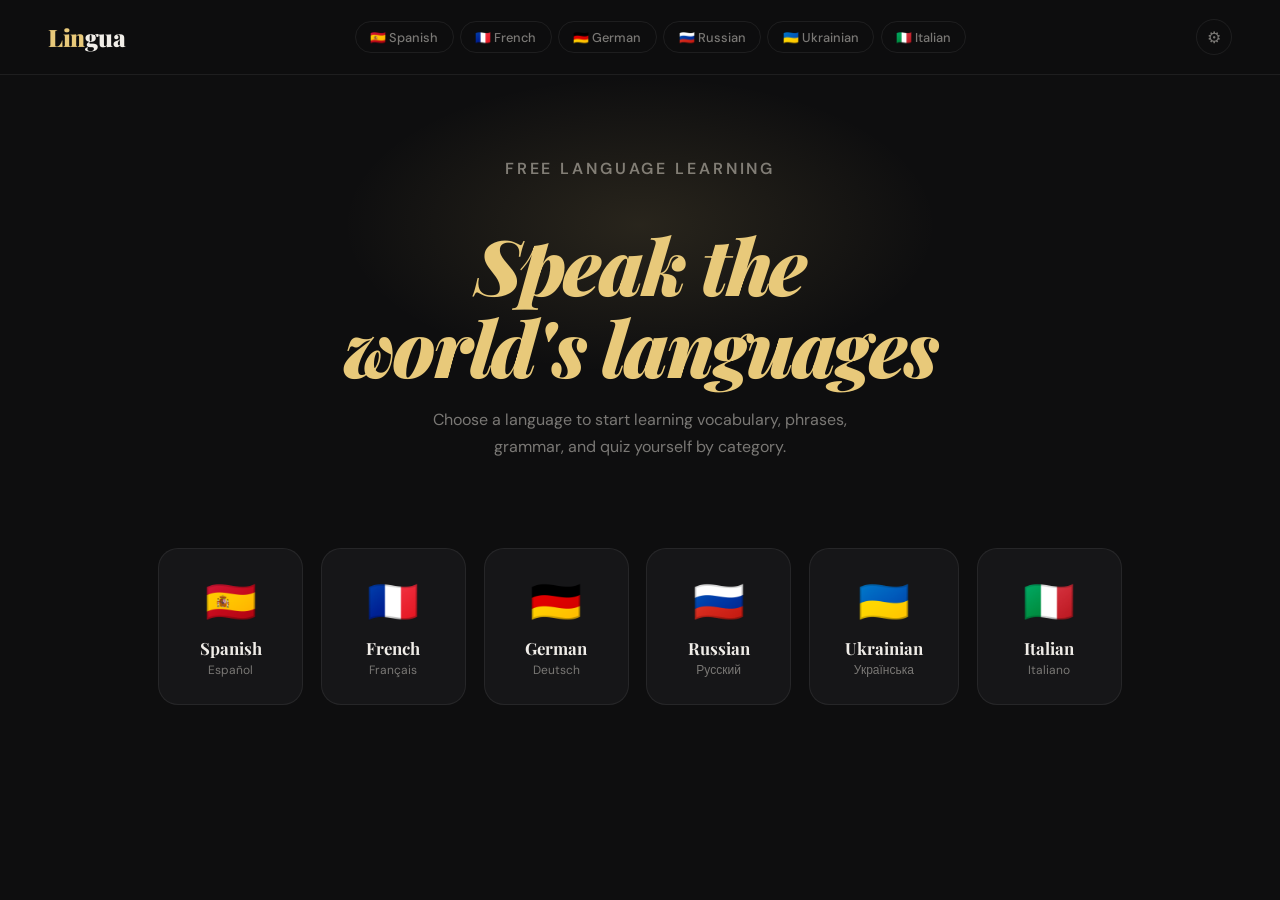
==== commit 0d449246: "Someone is still brittish Changed "Colour" to "Color" again" ====
--- a/index.html
+++ b/index.html
@@ -18,6 +18,14 @@
       --muted: #7a7875;
       --accent: #e8c97a;
       --accent2: #c4a44e;
+      /* themeable colors */
+      --logo-color: #e8c97a;
+      --hero-em-color: #e8c97a;
+      --hero-glow: rgba(232, 201, 122, 0.10);
+      /* font scale */
+      --font-scale: 1;
+      /* body font */
+      --body-font: 'DM Sans', sans-serif;
     }
 
     * {
@@ -29,9 +37,361 @@
     body {
       background: var(--bg);
       color: var(--text);
-      font-family: 'DM Sans', sans-serif;
+      font-family: var(--body-font);
+      font-size: calc(1rem * var(--font-scale));
       min-height: 100vh;
       overflow-x: hidden;
+    }
+
+    /* ═══════════════════════════════════════════
+       SETTINGS PANEL
+    ═══════════════════════════════════════════ */
+    .settings-btn {
+      background: transparent;
+      border: 1px solid var(--border);
+      color: var(--muted);
+      width: 36px;
+      height: 36px;
+      border-radius: 50%;
+      cursor: pointer;
+      font-size: 1rem;
+      display: flex;
+      align-items: center;
+      justify-content: center;
+      flex-shrink: 0;
+      transition: all 0.2s;
+    }
+    .settings-btn:hover { border-color: var(--accent); color: var(--accent); }
+
+    .settings-overlay {
+      display: none;
+      position: fixed;
+      inset: 0;
+      background: rgba(0,0,0,0.6);
+      backdrop-filter: blur(8px);
+      z-index: 600;
+      align-items: flex-start;
+      justify-content: flex-end;
+      padding: 4.5rem 1.5rem 0;
+    }
+    .settings-overlay.open { display: flex; }
+
+    .settings-panel {
+      background: var(--surface);
+      border: 1px solid rgba(255,255,255,0.1);
+      border-radius: 20px;
+      width: 640px;
+      max-height: calc(100vh - 6rem);
+      overflow-y: auto;
+      padding: 1.6rem;
+      animation: fadeUp 0.22s ease both;
+    }
+
+    .settings-header {
+      display: flex;
+      align-items: center;
+      justify-content: space-between;
+      margin-bottom: 1.6rem;
+    }
+    .settings-title {
+      font-family: 'Playfair Display', serif;
+      font-size: 1.15rem;
+      font-weight: 700;
+    }
+    .settings-close {
+      background: var(--surface2);
+      border: 1px solid var(--border);
+      color: var(--muted);
+      width: 28px; height: 28px;
+      border-radius: 50%;
+      cursor: pointer;
+      font-size: 0.85rem;
+      display: flex; align-items: center; justify-content: center;
+      transition: all 0.18s;
+    }
+    .settings-close:hover { color: var(--text); }
+
+    .settings-section {
+      margin-bottom: 1.5rem;
+    }
+    .settings-section-label {
+      font-size: 0.68rem;
+      font-weight: 700;
+      letter-spacing: 0.14em;
+      text-transform: uppercase;
+      color: var(--muted);
+      margin-bottom: 0.8rem;
+    }
+
+    /* font size slider */
+    .settings-slider-row {
+      display: flex;
+      align-items: center;
+      gap: 0.8rem;
+    }
+    .settings-slider-row span { font-size: 0.78rem; color: var(--muted); min-width: 28px; }
+    .settings-slider {
+      flex: 1;
+      -webkit-appearance: none;
+      appearance: none;
+      height: 4px;
+      background: var(--surface2);
+      border-radius: 2px;
+      outline: none;
+      cursor: pointer;
+    }
+    .settings-slider::-webkit-slider-thumb {
+      -webkit-appearance: none;
+      width: 16px; height: 16px;
+      border-radius: 50%;
+      background: var(--accent);
+      cursor: pointer;
+      border: 2px solid var(--bg);
+    }
+
+    /* font style chips */
+    .settings-chips {
+      display: flex;
+      flex-wrap: wrap;
+      gap: 0.4rem;
+    }
+    .settings-chip {
+      background: var(--surface2);
+      border: 1px solid var(--border);
+      color: var(--muted);
+      font-family: var(--body-font);
+      font-size: 0.78rem;
+      padding: 0.35rem 0.8rem;
+      border-radius: 100px;
+      cursor: pointer;
+      transition: all 0.18s;
+    }
+    .settings-chip:hover { color: var(--text); border-color: rgba(255,255,255,0.2); }
+    .settings-chip.active { border-color: var(--accent); color: var(--accent); background: rgba(232,201,122,0.08); }
+
+    /* color swatches */
+    .settings-swatches {
+      display: flex;
+      flex-wrap: wrap;
+      gap: 0.5rem;
+    }
+    .settings-swatch {
+      width: 28px; height: 28px;
+      border-radius: 50%;
+      cursor: pointer;
+      border: 2px solid transparent;
+      transition: transform 0.15s, border-color 0.15s;
+      flex-shrink: 0;
+    }
+    .settings-swatch:hover { transform: scale(1.15); }
+    .settings-swatch.active { border-color: white; }
+
+    /* color input row */
+    .settings-color-row {
+      display: flex;
+      align-items: center;
+      gap: 0.6rem;
+      margin-top: 0.5rem;
+    }
+    .settings-color-row label { font-size: 0.78rem; color: var(--muted); flex: 1; }
+    .settings-color-input {
+      width: 32px; height: 32px;
+      border-radius: 8px;
+      border: 1px solid var(--border);
+      padding: 0;
+      cursor: pointer;
+      background: none;
+    }
+
+    .settings-reset {
+      width: 100%;
+      background: transparent;
+      border: 1px solid var(--border);
+      color: var(--muted);
+      font-family: var(--body-font);
+      font-size: 0.82rem;
+      font-weight: 600;
+      padding: 0.6rem;
+      border-radius: 10px;
+      cursor: pointer;
+      transition: all 0.18s;
+      margin-top: 0.5rem;
+    }
+    .settings-reset:hover { border-color: rgba(255,255,255,0.2); color: var(--text); }
+
+    /* ═══════════════════════════════════════════
+       UNIT QUIZ (path node quiz)
+    ═══════════════════════════════════════════ */
+    .unit-quiz-overlay {
+      display: none;
+      position: fixed;
+      inset: 0;
+      background: rgba(0,0,0,0.75);
+      backdrop-filter: blur(8px);
+      z-index: 550;
+      align-items: center;
+      justify-content: center;
+      padding: 1.5rem;
+    }
+    .unit-quiz-overlay.open { display: flex; }
+
+    .unit-quiz-panel {
+      background: var(--surface);
+      border: 1px solid rgba(232,201,122,0.2);
+      border-radius: 24px;
+      width: 100%;
+      max-width: 500px;
+      max-height: 90vh;
+      overflow-y: auto;
+      padding: 2rem;
+      position: relative;
+      animation: fadeUp 0.25s ease both;
+    }
+
+    .uq-close {
+      position: absolute;
+      top: 1rem; right: 1rem;
+      background: var(--surface2);
+      border: 1px solid var(--border);
+      color: var(--muted);
+      width: 32px; height: 32px;
+      border-radius: 50%;
+      cursor: pointer;
+      font-size: 1rem;
+      display: flex; align-items: center; justify-content: center;
+      transition: all 0.18s;
+    }
+    .uq-close:hover { color: var(--text); }
+
+    .uq-header { text-align: center; margin-bottom: 1.6rem; }
+    .uq-icon { font-size: 2.2rem; margin-bottom: 0.4rem; }
+    .uq-title {
+      font-family: 'Playfair Display', serif;
+      font-size: 1.3rem;
+      font-weight: 700;
+      margin-bottom: 0.2rem;
+    }
+    .uq-subtitle { font-size: 0.8rem; color: var(--muted); }
+
+    .uq-progress-bar {
+      height: 5px;
+      background: var(--surface2);
+      border-radius: 3px;
+      margin-bottom: 1.6rem;
+      overflow: hidden;
+    }
+    .uq-progress-fill {
+      height: 100%;
+      background: linear-gradient(90deg, var(--accent2), var(--accent));
+      border-radius: 3px;
+      transition: width 0.3s ease;
+    }
+
+    .uq-q-label { font-size: 0.72rem; font-weight: 600; letter-spacing: 0.1em; text-transform: uppercase; color: var(--muted); margin-bottom: 0.5rem; }
+    .uq-word {
+      font-family: 'Playfair Display', serif;
+      font-size: 2rem;
+      font-weight: 700;
+      margin-bottom: 1.2rem;
+      text-align: center;
+    }
+
+    .uq-options {
+      display: grid;
+      grid-template-columns: 1fr 1fr;
+      gap: 0.65rem;
+      margin-bottom: 1rem;
+    }
+    .uq-opt {
+      background: var(--surface2);
+      border: 1px solid var(--border);
+      color: var(--text);
+      font-family: var(--body-font);
+      font-size: 0.88rem;
+      font-weight: 500;
+      padding: 0.85rem 1rem;
+      border-radius: 12px;
+      cursor: pointer;
+      transition: all 0.15s;
+      text-align: left;
+    }
+    .uq-opt:hover:not(:disabled) { border-color: rgba(232,201,122,0.4); background: var(--surface); }
+    .uq-opt.correct { border-color: #6fcf97; background: rgba(111,207,151,0.12); color: #6fcf97; }
+    .uq-opt.wrong   { border-color: #eb5757; background: rgba(235,87,87,0.12); color: #eb5757; }
+    .uq-opt:disabled { cursor: default; }
+
+    .uq-feedback {
+      text-align: center;
+      min-height: 1.3rem;
+      font-size: 0.85rem;
+      color: var(--muted);
+      margin-bottom: 0.6rem;
+    }
+    .uq-feedback.good { color: #6fcf97; }
+    .uq-feedback.bad  { color: #eb5757; }
+
+    .uq-next {
+      display: none;
+      width: 100%;
+      background: var(--accent);
+      color: var(--bg);
+      border: none;
+      border-radius: 12px;
+      font-family: var(--body-font);
+      font-size: 0.95rem;
+      font-weight: 700;
+      padding: 0.9rem;
+      cursor: pointer;
+      transition: background 0.2s;
+    }
+    .uq-next:hover { background: var(--accent2); }
+
+    /* result screen */
+    .uq-result {
+      display: none;
+      text-align: center;
+      padding: 1rem 0;
+    }
+    .uq-result.visible { display: block; }
+    .uq-result-emoji { font-size: 3rem; margin-bottom: 0.8rem; }
+    .uq-result-score {
+      font-family: 'Playfair Display', serif;
+      font-size: 2.2rem;
+      font-weight: 900;
+      color: var(--accent);
+      margin-bottom: 0.3rem;
+    }
+    .uq-result-msg { color: var(--muted); font-size: 0.9rem; margin-bottom: 1.6rem; }
+    .uq-result-actions { display: flex; gap: 0.7rem; justify-content: center; flex-wrap: wrap; }
+    .uq-btn-pass {
+      background: var(--accent);
+      color: var(--bg);
+      border: none;
+      border-radius: 12px;
+      font-family: var(--body-font);
+      font-size: 0.9rem;
+      font-weight: 700;
+      padding: 0.8rem 1.6rem;
+      cursor: pointer;
+      transition: background 0.2s;
+    }
+    .uq-btn-pass:hover { background: var(--accent2); }
+    .uq-btn-retry {
+      background: transparent;
+      border: 1px solid var(--accent);
+      color: var(--accent);
+      border-radius: 12px;
+      font-family: var(--body-font);
+      font-size: 0.9rem;
+      font-weight: 600;
+      padding: 0.8rem 1.6rem;
+      cursor: pointer;
+      transition: all 0.2s;
+    }
+    .uq-btn-retry:hover { background: rgba(232,201,122,0.08); }
+
+    @media (max-width: 480px) {
+      .uq-options { grid-template-columns: 1fr; }
     }
 
     nav {
@@ -53,13 +413,11 @@
       font-size: 1.5rem;
       font-weight: 900;
       letter-spacing: -0.02em;
-      color: var(--accent);
       flex-shrink: 0;
     }
 
-    .logo span {
-      color: var(--text);
-    }
+    #logoLin { color: var(--logo-color); }
+    #logoGua { color: var(--text); }
 
     .nav-langs {
       display: flex;
@@ -101,7 +459,7 @@
       transform: translateX(-50%);
       width: 600px;
       height: 300px;
-      background: radial-gradient(ellipse, rgba(232, 201, 122, 0.10) 0%, transparent 70%);
+      background: radial-gradient(ellipse, var(--hero-glow) 0%, transparent 70%);
       pointer-events: none;
     }
 
@@ -125,7 +483,7 @@
 
     .hero h1 em {
       font-style: italic;
-      color: var(--accent);
+      color: var(--hero-em-color);
     }
 
     .hero p {
@@ -167,7 +525,7 @@
     }
 
     .lang-card:hover {
-      border-color: rgba(232, 201, 122, 0.35);
+      border-color: var(--accent);
       transform: translateY(-3px);
     }
 
@@ -177,7 +535,7 @@
 
     .lang-card.selected {
       border-color: var(--accent);
-      background: rgba(232, 201, 122, 0.05);
+      background: #0e0e0e;
     }
 
     .lang-card.selected::before {
@@ -765,20 +1123,455 @@
         grid-template-columns: 1fr;
       }
     }
+
+    /* ═══════════════════════════════════════════════
+       LEARNING PATH — Duolingo-style skill tree
+    ═══════════════════════════════════════════════ */
+
+    .path-header {
+      display: flex;
+      align-items: center;
+      justify-content: space-between;
+      flex-wrap: wrap;
+      gap: 1rem;
+      margin-bottom: 2rem;
+    }
+
+    .path-legend {
+      display: flex;
+      gap: 1.2rem;
+      align-items: center;
+      flex-wrap: wrap;
+    }
+
+    .path-legend-item {
+      display: flex;
+      align-items: center;
+      gap: 0.4rem;
+      font-size: 0.75rem;
+      color: var(--muted);
+    }
+
+    .legend-dot {
+      width: 10px;
+      height: 10px;
+      border-radius: 50%;
+      flex-shrink: 0;
+    }
+    .legend-dot.done   { background: var(--accent); }
+    .legend-dot.active { background: #7ec8e3; }
+    .legend-dot.locked { background: var(--surface2); border: 1px solid var(--border); }
+
+    /* The spine track */
+    .path-track {
+      position: relative;
+      display: flex;
+      flex-direction: column;
+      align-items: center;
+      gap: 0;
+      padding-bottom: 3rem;
+    }
+
+    /* Section divider banners */
+    .path-section-banner {
+      width: 100%;
+      max-width: 480px;
+      background: var(--surface2);
+      border: 1px solid var(--border);
+      border-radius: 14px;
+      padding: 0.9rem 1.5rem;
+      margin: 2rem 0 1.2rem;
+      display: flex;
+      align-items: center;
+      gap: 0.9rem;
+    }
+
+    .path-section-banner:first-of-type {
+      margin-top: 0;
+    }
+
+    .path-section-icon {
+      font-size: 1.5rem;
+      flex-shrink: 0;
+    }
+
+    .path-section-info {
+      flex: 1;
+    }
+
+    .path-section-title {
+      font-family: 'Playfair Display', serif;
+      font-size: 1rem;
+      font-weight: 700;
+      color: var(--text);
+    }
+
+    .path-section-subtitle {
+      font-size: 0.75rem;
+      color: var(--muted);
+      margin-top: 0.15rem;
+    }
+
+    .path-section-progress {
+      font-size: 0.72rem;
+      font-weight: 600;
+      color: var(--accent);
+      white-space: nowrap;
+    }
+
+    /* Connector line between nodes */
+    .path-connector {
+      width: 3px;
+      height: 28px;
+      background: var(--border);
+      border-radius: 2px;
+      flex-shrink: 0;
+    }
+
+    .path-connector.done {
+      background: rgba(232, 201, 122, 0.4);
+    }
+
+    /* Individual skill nodes */
+    .path-row {
+      display: flex;
+      align-items: center;
+      gap: 1rem;
+      width: 100%;
+      max-width: 480px;
+      position: relative;
+    }
+
+    /* Zig-zag offset classes */
+    .path-row.offset-left  { transform: translateX(-60px); }
+    .path-row.offset-right { transform: translateX(60px); }
+    .path-row.offset-center { transform: translateX(0); }
+
+    .path-node-btn {
+      position: relative;
+      width: 72px;
+      height: 72px;
+      border-radius: 50%;
+      border: none;
+      cursor: pointer;
+      flex-shrink: 0;
+      display: flex;
+      flex-direction: column;
+      align-items: center;
+      justify-content: center;
+      transition: transform 0.2s, box-shadow 0.2s;
+      font-size: 1.8rem;
+      background: var(--surface2);
+      box-shadow: 0 4px 0 rgba(0,0,0,0.4);
+    }
+
+    .path-node-btn:hover:not(.locked) {
+      transform: translateY(-3px);
+      box-shadow: 0 7px 0 rgba(0,0,0,0.4);
+    }
+
+    .path-node-btn:active:not(.locked) {
+      transform: translateY(1px);
+      box-shadow: 0 2px 0 rgba(0,0,0,0.4);
+    }
+
+    /* State: done */
+    .path-node-btn.done {
+      background: linear-gradient(145deg, #d4a843, #e8c97a);
+      box-shadow: 0 4px 0 #a07828;
+    }
+
+    .path-node-btn.done:hover {
+      box-shadow: 0 7px 0 #a07828;
+    }
+
+    /* State: active (current) */
+    .path-node-btn.active {
+      background: linear-gradient(145deg, #5bb8d4, #7ec8e3);
+      box-shadow: 0 4px 0 #3a8fa8;
+      animation: pulse-node 2s ease-in-out infinite;
+    }
+
+    .path-node-btn.active:hover {
+      box-shadow: 0 7px 0 #3a8fa8;
+    }
+
+    /* State: locked */
+    .path-node-btn.locked {
+      opacity: 0.38;
+      cursor: default;
+      box-shadow: 0 4px 0 rgba(0,0,0,0.2);
+    }
+
+    @keyframes pulse-node {
+      0%, 100% { box-shadow: 0 4px 0 #3a8fa8, 0 0 0 0 rgba(126, 200, 227, 0.4); }
+      50%       { box-shadow: 0 4px 0 #3a8fa8, 0 0 0 10px rgba(126, 200, 227, 0); }
+    }
+
+    /* Crown / star on completed */
+    .path-node-crown {
+      position: absolute;
+      top: -10px;
+      font-size: 0.85rem;
+    }
+
+    /* XP badge */
+    .path-node-xp {
+      position: absolute;
+      bottom: -8px;
+      background: var(--bg);
+      border: 1.5px solid var(--border);
+      border-radius: 100px;
+      font-size: 0.6rem;
+      font-weight: 700;
+      color: var(--accent);
+      padding: 0.1rem 0.45rem;
+      letter-spacing: 0.04em;
+    }
+
+    .path-node-btn.active .path-node-xp {
+      border-color: #7ec8e3;
+      color: #7ec8e3;
+    }
+
+    .path-node-btn.locked .path-node-xp {
+      color: var(--muted);
+    }
+
+    /* Node label beside the bubble */
+    .path-node-label {
+      flex: 1;
+    }
+
+    .path-node-name {
+      font-family: 'Playfair Display', serif;
+      font-size: 0.95rem;
+      font-weight: 700;
+      color: var(--text);
+      margin-bottom: 0.2rem;
+    }
+
+    .path-node-desc {
+      font-size: 0.77rem;
+      color: var(--muted);
+      line-height: 1.45;
+    }
+
+    .path-node-tag {
+      display: inline-block;
+      font-size: 0.62rem;
+      font-weight: 700;
+      letter-spacing: 0.08em;
+      text-transform: uppercase;
+      padding: 0.15rem 0.55rem;
+      border-radius: 100px;
+      margin-top: 0.35rem;
+    }
+
+    .path-node-tag.done   { background: rgba(232,201,122,0.15); color: var(--accent); }
+    .path-node-tag.active { background: rgba(126,200,227,0.15); color: #7ec8e3; }
+    .path-node-tag.locked { background: var(--surface2); color: var(--muted); }
+
+    /* Streak / overall progress bar */
+    .path-overall-bar {
+      width: 100%;
+      max-width: 480px;
+      background: var(--surface);
+      border: 1px solid var(--border);
+      border-radius: 14px;
+      padding: 1.2rem 1.6rem;
+      margin-bottom: 2.5rem;
+      display: flex;
+      align-items: center;
+      gap: 1.4rem;
+    }
+
+    .path-overall-emoji { font-size: 2rem; flex-shrink: 0; }
+
+    .path-overall-info { flex: 1; }
+
+    .path-overall-title {
+      font-size: 0.8rem;
+      font-weight: 600;
+      letter-spacing: 0.1em;
+      text-transform: uppercase;
+      color: var(--muted);
+      margin-bottom: 0.5rem;
+    }
+
+    .path-overall-track {
+      height: 8px;
+      background: var(--surface2);
+      border-radius: 4px;
+      overflow: hidden;
+    }
+
+    .path-overall-fill {
+      height: 100%;
+      background: linear-gradient(90deg, var(--accent2), var(--accent));
+      border-radius: 4px;
+      transition: width 0.6s ease;
+    }
+
+    .path-overall-pct {
+      font-size: 0.75rem;
+      color: var(--accent);
+      font-weight: 600;
+      margin-top: 0.35rem;
+    }
+
+    /* No path placeholder */
+    .path-empty {
+      text-align: center;
+      padding: 4rem 2rem;
+      color: var(--muted);
+    }
+
+    .path-empty-icon { font-size: 3rem; margin-bottom: 1rem; }
+
+    .path-empty h3 {
+      font-family: 'Playfair Display', serif;
+      font-size: 1.3rem;
+      color: var(--text);
+      margin-bottom: 0.6rem;
+    }
+
+    .path-empty p { font-size: 0.88rem; line-height: 1.6; max-width: 340px; margin: 0 auto; }
+
+    /* Modal overlay for node detail */
+    .path-modal-overlay {
+      display: none;
+      position: fixed;
+      inset: 0;
+      background: rgba(0,0,0,0.65);
+      backdrop-filter: blur(6px);
+      z-index: 500;
+      align-items: center;
+      justify-content: center;
+      padding: 1.5rem;
+    }
+
+    .path-modal-overlay.open {
+      display: flex;
+    }
+
+    .path-modal {
+      background: var(--surface);
+      border: 1px solid rgba(232,201,122,0.2);
+      border-radius: 22px;
+      padding: 2rem;
+      max-width: 420px;
+      width: 100%;
+      position: relative;
+      animation: fadeUp 0.25s ease both;
+    }
+
+    .path-modal-close {
+      position: absolute;
+      top: 1rem;
+      right: 1rem;
+      background: var(--surface2);
+      border: 1px solid var(--border);
+      color: var(--muted);
+      border-radius: 50%;
+      width: 32px;
+      height: 32px;
+      font-size: 1rem;
+      cursor: pointer;
+      display: flex;
+      align-items: center;
+      justify-content: center;
+      transition: all 0.18s;
+    }
+
+    .path-modal-close:hover { color: var(--text); border-color: rgba(255,255,255,0.2); }
+
+    .path-modal-icon { font-size: 2.8rem; text-align: center; margin-bottom: 0.7rem; }
+
+    .path-modal-title {
+      font-family: 'Playfair Display', serif;
+      font-size: 1.4rem;
+      font-weight: 700;
+      text-align: center;
+      margin-bottom: 0.3rem;
+    }
+
+    .path-modal-section {
+      font-size: 0.72rem;
+      font-weight: 600;
+      letter-spacing: 0.1em;
+      text-transform: uppercase;
+      color: var(--accent);
+      text-align: center;
+      margin-bottom: 1rem;
+    }
+
+    .path-modal-desc {
+      color: var(--muted);
+      font-size: 0.88rem;
+      line-height: 1.65;
+      text-align: center;
+      margin-bottom: 1.4rem;
+    }
+
+    .path-modal-skills {
+      display: flex;
+      flex-wrap: wrap;
+      gap: 0.5rem;
+      justify-content: center;
+      margin-bottom: 1.6rem;
+    }
+
+    .path-modal-skill-tag {
+      background: var(--surface2);
+      border: 1px solid var(--border);
+      border-radius: 100px;
+      font-size: 0.75rem;
+      padding: 0.3rem 0.8rem;
+      color: var(--muted);
+    }
+
+    .path-modal-cta {
+      width: 100%;
+      background: var(--accent);
+      color: var(--bg);
+      border: none;
+      border-radius: 12px;
+      font-family: 'DM Sans', sans-serif;
+      font-size: 0.95rem;
+      font-weight: 700;
+      padding: 0.9rem;
+      cursor: pointer;
+      transition: background 0.2s;
+    }
+
+    .path-modal-cta:hover { background: var(--accent2); }
+
+    .path-modal-cta.locked-cta {
+      background: var(--surface2);
+      color: var(--muted);
+      cursor: default;
+    }
+
+    @media (max-width: 620px) {
+      .path-row.offset-left  { transform: translateX(-28px); }
+      .path-row.offset-right { transform: translateX(28px); }
+    }
   </style>
 </head>
 
 <body>
 
   <nav>
-    <div class="logo">Lin<span>gua</span></div>
+    <div class="logo"><span id="logoLin">Lin</span><span id="logoGua">gua</span></div>
     <div class="nav-langs" id="navLangs"></div>
+    <button class="settings-btn" id="settingsBtn" title="Settings">⚙</button>
   </nav>
 
   <main>
     <section class="hero">
       <p class="hero-eyebrow">Free Language Learning</p>
-      <h1>Speak the<br><em>world's</em> languages</h1>
+      <h1><em>Speak the <br>world's languages</em></h1>
       <p>Choose a language to start learning vocabulary, phrases, grammar, and quiz yourself by category.</p>
     </section>
 
@@ -789,6 +1582,7 @@
         <button class="tab active" data-tab="vocab">Vocabulary</button>
         <button class="tab" data-tab="phrases">Phrases</button>
         <button class="tab" data-tab="grammar">Grammar</button>
+        <button class="tab" data-tab="path">Learning Path</button>
         <button class="tab" data-tab="quiz">Quiz</button>
       </div>
 
@@ -809,6 +1603,11 @@
       <div class="tab-panel" id="tab-grammar">
         <div class="section-title" id="grammarTitle"></div>
         <div class="grammar-section" id="grammarSection"></div>
+      </div>
+
+      <div class="tab-panel" id="tab-path">
+        <div class="section-title" id="pathTitle"></div>
+        <div id="pathContent"></div>
       </div>
 
       <div class="tab-panel" id="tab-quiz">
@@ -847,6 +1646,124 @@
       </div>
     </div>
   </main>
+
+  <!-- Settings Panel -->
+  <div class="settings-overlay" id="settingsOverlay">
+    <div class="settings-panel" id="settingsPanel">
+      <div class="settings-header">
+        <div class="settings-title">⚙ Settings</div>
+        <button class="settings-close" onclick="closeSettings()">✕</button>
+      </div>
+
+      <div class="settings-section">
+        <div class="settings-section-label">Font Size</div>
+        <div class="settings-slider-row">
+          <span>A</span>
+          <input type="range" class="settings-slider" id="fontSizeSlider" min="0.75" max="1.25" step="0.05" value="1">
+          <span style="font-size:1.2rem">A</span>
+        </div>
+      </div>
+
+      <div class="settings-section">
+        <div class="settings-section-label">Body Font</div>
+        <div class="settings-chips" id="fontChips">
+          <button class="settings-chip active" data-font="'DM Sans', sans-serif">DM Sans</button>
+          <button class="settings-chip" data-font="'Inter', sans-serif">Inter</button>
+          <button class="settings-chip" data-font="'Georgia', serif">Georgia</button>
+          <button class="settings-chip" data-font="'Courier New', monospace">Mono</button>
+          <button class="settings-chip" data-font="system-ui, sans-serif">System</button>
+        </div>
+      </div>
+
+      <div class="settings-section">
+        <div class="settings-section-label"> <em>Highlight Color</em> </div>
+        <div class="settings-swatches" id="highlightSwatches">
+          <div class="settings-swatch active" data-target="highlight" style="background:#f07d6a" data-color="#f07d6a"></div>
+          <div class="settings-swatch" data-target="highlight" style="background:#c72626" data-color="#c72626"></div>
+          <div class="settings-swatch" data-target="highlight" style="background:#d97415" data-color="#d97415"></div>
+          <div class="settings-swatch" data-target="highlight" style="background:#e8c97a" data-color="#e8c97a"></div>
+          <div class="settings-swatch" data-target="highlight" style="background:#6fcf97" data-color="#6fcf97"></div>
+          <div class="settings-swatch" data-target="highlight" style="background:#1dd269" data-color="#1dd269"></div>
+          <div class="settings-swatch" data-target="highlight" style="background:#7ec8e3" data-color="#7ec8e3"></div>
+          <div class="settings-swatch" data-target="highlight" style="background:#1993c0" data-color="#1993c0"></div>
+          <div class="settings-swatch" data-target="highlight" style="background:#341da4" data-color="#341da4"></div>
+          <div class="settings-swatch" data-target="highlight" style="background:#9b8ede" data-color="#9b8ede"></div>
+          <div class="settings-swatch" data-target="highlight" style="background:#e3e3e3" data-color="#e3e3e3"></div>
+          <div class="settings-swatch" data-target="highlight" style="background:#6b6b6b" data-color="#6b6b6b"></div>
+        </div>
+        <div class="settings-color-row">
+          <label>Custom Color</label>
+          <input type="color" class="settings-color-input" id="highlightColorPicker" value="#e8c97a">
+        </div>
+      </div>
+
+      <div class="settings-section">
+        <div class="settings-section-label"> <em>Accent Color</em> </div>
+        <div class="settings-swatches" id="accentSwatches">
+          <div class="settings-swatch active" data-target="accent" style="background:#f07d6a" data-color="#f07d6a"></div>
+          <div class="settings-swatch" data-target="accent" style="background:#c72626" data-color="#c72626"></div>
+          <div class="settings-swatch" data-target="accent" style="background:#d97415" data-color="#d97415"></div>
+          <div class="settings-swatch" data-target="accent" style="background:#e8c97a" data-color="#e8c97a"></div>
+          <div class="settings-swatch" data-target="accent" style="background:#6fcf97" data-color="#6fcf97"></div>
+          <div class="settings-swatch" data-target="accent" style="background:#1dd269" data-color="#1dd269"></div>
+          <div class="settings-swatch" data-target="accent" style="background:#7ec8e3" data-color="#7ec8e3"></div>
+          <div class="settings-swatch" data-target="accent" style="background:#1993c0" data-color="#1993c0"></div>
+          <div class="settings-swatch" data-target="accent" style="background:#341da4" data-color="#341da4"></div>
+          <div class="settings-swatch" data-target="accent" style="background:#9b8ede" data-color="#9b8ede"></div>
+          <div class="settings-swatch" data-target="accent" style="background:#e3e3e3" data-color="#e3e3e3"></div>
+          <div class="settings-swatch" data-target="accent" style="background:#6b6b6b" data-color="#6b6b6b"></div>
+        </div>
+        <div class="settings-color-row">
+          <label>Custom Color</label>
+          <input type="color" class="settings-color-input" id="accentColorPicker" value="#e8c97a">
+        </div>
+      </div>
+
+      <button class="settings-reset" onclick="resetSettings()">↺ Reset to defaults</button>
+    </div>
+  </div>
+
+  <!-- Unit Quiz Overlay -->
+  <div class="unit-quiz-overlay" id="unitQuizOverlay">
+    <div class="unit-quiz-panel">
+      <button class="uq-close" onclick="closeUnitQuiz()">✕</button>
+      <div class="uq-header">
+        <div class="uq-icon" id="uqIcon"></div>
+        <div class="uq-title" id="uqTitle"></div>
+        <div class="uq-subtitle" id="uqSubtitle"></div>
+      </div>
+      <div class="uq-progress-bar"><div class="uq-progress-fill" id="uqProgressFill" style="width:0%"></div></div>
+
+      <div id="uqQuestionArea">
+        <div class="uq-q-label" id="uqQLabel"></div>
+        <div class="uq-word" id="uqWord"></div>
+        <div class="uq-options" id="uqOptions"></div>
+        <div class="uq-feedback" id="uqFeedback"></div>
+        <button class="uq-next" id="uqNext">Next →</button>
+      </div>
+
+      <div class="uq-result" id="uqResult">
+        <div class="uq-result-emoji" id="uqResultEmoji"></div>
+        <div class="uq-result-score" id="uqResultScore"></div>
+        <div class="uq-result-msg" id="uqResultMsg"></div>
+        <div class="uq-result-actions">
+          <button class="uq-btn-pass" id="uqBtnPass" style="display:none">✓ Mark Complete</button>
+          <button class="uq-btn-retry" onclick="retryUnitQuiz()">↩ Try Again</button>
+        </div>
+      </div>
+    </div>
+  </div>
+  <div class="path-modal-overlay" id="pathModalOverlay">
+    <div class="path-modal" id="pathModal">
+      <button class="path-modal-close" onclick="closePathModal()">✕</button>
+      <div class="path-modal-icon" id="pmIcon"></div>
+      <div class="path-modal-title" id="pmTitle"></div>
+      <div class="path-modal-section" id="pmSection"></div>
+      <div class="path-modal-desc" id="pmDesc"></div>
+      <div class="path-modal-skills" id="pmSkills"></div>
+      <button class="path-modal-cta" id="pmCta"></button>
+    </div>
+  </div>
 
   <script>
     // ══════════════════════════════════════════════════════
@@ -1044,7 +1961,146 @@
               { foreign: "Me levanto a las 7.", english: "I get up at 7." },
             ]
           },
-        ]
+        ],
+
+        learningPath: [
+          {
+            section: "Foundations",
+            icon: "🌱",
+            description: "Build your first words and sounds in Spanish.",
+            nodes: [
+              {
+                id: "sp-greetings",
+                name: "Greetings",
+                icon: "👋",
+                description: "Say hello, goodbye, and introduce yourself with confidence.",
+                skills: ["Hola", "Adiós", "Por favor", "Gracias"],
+                xp: 20,
+                status: "done"
+              },
+              {
+                id: "sp-numbers",
+                name: "Numbers 1–10",
+                icon: "🔢",
+                description: "Count from one to ten — the backbone of every conversation.",
+                skills: ["Uno", "Dos", "Tres", "Cuatro", "Cinco"],
+                xp: 20,
+                status: "done"
+              },
+              {
+                id: "sp-pronouns",
+                name: "Pronouns",
+                icon: "🙋",
+                description: "Learn who's who: yo, tú, él, ella, nosotros, ellos.",
+                skills: ["Yo", "Tú", "Él / Ella", "Nosotros"],
+                xp: 30,
+                status: "active"
+              },
+            ]
+          },
+          {
+            section: "Everyday Life",
+            icon: "🏙️",
+            description: "Navigate the world around you in Spanish.",
+            nodes: [
+              {
+                id: "sp-family",
+                name: "Family",
+                icon: "👨‍👩‍👧",
+                description: "Talk about the people closest to you.",
+                skills: ["Madre", "Padre", "Hermano", "Abuela"],
+                xp: 30,
+                status: "locked"
+              },
+              {
+                id: "sp-food",
+                name: "Food & Drink",
+                icon: "🍽️",
+                description: "Order meals, describe food, and survive in any restaurant.",
+                skills: ["El agua", "El café", "El pan", "La carne"],
+                xp: 40,
+                status: "locked"
+              },
+              {
+                id: "sp-places",
+                name: "Places",
+                icon: "🗺️",
+                description: "Find your way around town — hotel, airport, market and more.",
+                skills: ["La casa", "El aeropuerto", "La playa"],
+                xp: 40,
+                status: "locked"
+              },
+            ]
+          },
+          {
+            section: "Conversations",
+            icon: "💬",
+            description: "String sentences together and hold real conversations.",
+            nodes: [
+              {
+                id: "sp-time",
+                name: "Time & Days",
+                icon: "⏰",
+                description: "Talk about when things happen — today, tomorrow, next week.",
+                skills: ["Hoy", "Mañana", "La semana", "El año"],
+                xp: 40,
+                status: "locked"
+              },
+              {
+                id: "sp-descriptions",
+                name: "Descriptions",
+                icon: "🎨",
+                description: "Describe people, places, and things with adjectives.",
+                skills: ["Grande", "Pequeño", "Bonito", "Feliz"],
+                xp: 50,
+                status: "locked"
+              },
+              {
+                id: "sp-grammar-ser",
+                name: "Ser vs. Estar",
+                icon: "⚖️",
+                description: "Master Spanish's two 'to be' verbs — the #1 hurdle for learners.",
+                skills: ["Soy", "Estoy", "Es", "Está"],
+                xp: 60,
+                status: "locked"
+              },
+            ]
+          },
+          {
+            section: "Fluency",
+            icon: "🚀",
+            description: "Put it all together and reach conversational level.",
+            nodes: [
+              {
+                id: "sp-reflexive",
+                name: "Reflexive Verbs",
+                icon: "🔄",
+                description: "Me llamo, me levanto — actions you do to yourself.",
+                skills: ["Me llamo", "Me levanto", "Se llama"],
+                xp: 60,
+                status: "locked"
+              },
+              {
+                id: "sp-travel-phrases",
+                name: "Travel Phrases",
+                icon: "✈️",
+                description: "Survive airports, trains, and hotels with these key phrases.",
+                skills: ["¿Dónde está…?", "Un billete a…", "La cuenta"],
+                xp: 50,
+                status: "locked"
+              },
+              {
+                id: "sp-fluency",
+                name: "Fluency Check",
+                icon: "🏆",
+                description: "Prove you've mastered everything — the ultimate challenge.",
+                skills: ["Full vocab", "All phrases", "Grammar"],
+                xp: 100,
+                status: "locked"
+              },
+            ]
+          },
+        ],
       },
 
       // ─────────────────────────── FRENCH ────────────────────────────
@@ -1234,7 +2290,137 @@
               { foreign: "Elle est allée au marché.", english: "She went to the market. (être + agreement)" },
             ]
           },
-        ]
+        ],
+
+        learningPath: [
+          {
+            section: "Les Bases",
+            icon: "🌱",
+            description: "Start with the essentials — greet people and count to ten.",
+            nodes: [
+              {
+                id: "fr-greetings",
+                name: "Greetings",
+                icon: "👋",
+                description: "Bonjour, bonsoir, au revoir — nail the French hello and goodbye.",
+                skills: ["Bonjour", "Au revoir", "Merci", "S'il vous plaît"],
+                xp: 20,
+                status: "done"
+              },
+              {
+                id: "fr-articles",
+                name: "Le / La / Les",
+                icon: "📖",
+                description: "French nouns have gender. Learn which article goes with which noun.",
+                skills: ["Le (masc)", "La (fem)", "Les (pl)", "L' (vowel)"],
+                xp: 30,
+                status: "done"
+              },
+              {
+                id: "fr-numbers",
+                name: "Numbers",
+                icon: "🔢",
+                description: "Un, deux, trois… count your way into French.",
+                skills: ["Un", "Deux", "Trois", "Dix", "Vingt"],
+                xp: 20,
+                status: "active"
+              },
+            ]
+          },
+          {
+            section: "La Vie Quotidienne",
+            icon: "☕",
+            description: "Handle daily situations in French.",
+            nodes: [
+              {
+                id: "fr-family",
+                name: "La Famille",
+                icon: "👨‍👩‍👧",
+                description: "Mère, père, frère, sœur — talk about the people you love.",
+                skills: ["La mère", "Le père", "Le frère", "La sœur"],
+                xp: 30,
+                status: "locked"
+              },
+              {
+                id: "fr-food",
+                name: "Food & Drink",
+                icon: "🥖",
+                description: "From baguettes to café au lait — essential French food vocab.",
+                skills: ["Le pain", "Le vin", "Le fromage", "L'eau"],
+                xp: 40,
+                status: "locked"
+              },
+              {
+                id: "fr-places",
+                name: "Places",
+                icon: "🗼",
+                description: "Navigate cities, find the gare, and check into l'hôtel.",
+                skills: ["La maison", "La gare", "L'aéroport", "La plage"],
+                xp: 40,
+                status: "locked"
+              },
+            ]
+          },
+          {
+            section: "La Grammaire",
+            icon: "✏️",
+            description: "Understand the patterns that make French work.",
+            nodes: [
+              {
+                id: "fr-etre",
+                name: "Être — To Be",
+                icon: "🧩",
+                description: "Je suis, tu es, il est — the most essential verb in French.",
+                skills: ["Je suis", "Tu es", "Il est", "Nous sommes"],
+                xp: 50,
+                status: "locked"
+              },
+              {
+                id: "fr-negation",
+                name: "Ne … Pas",
+                icon: "🚫",
+                description: "Negate any sentence with the ne…pas wrapper.",
+                skills: ["Je ne sais pas", "Ce n'est pas", "Il ne vient pas"],
+                xp: 50,
+                status: "locked"
+              },
+              {
+                id: "fr-passe",
+                name: "Passé Composé",
+                icon: "⏳",
+                description: "Talk about the past: j'ai mangé, elle est allée.",
+                skills: ["J'ai mangé", "Tu as dit", "Elle est allée"],
+                xp: 70,
+                status: "locked"
+              },
+            ]
+          },
+          {
+            section: "Niveau Avancé",
+            icon: "🎭",
+            description: "Reach true conversational fluency in French.",
+            nodes: [
+              {
+                id: "fr-adjectives",
+                name: "Adjectives",
+                icon: "🎨",
+                description: "Grand, petit, beau — match gender and number like a native.",
+                skills: ["Grand / Grande", "Bon / Bonne", "Vieux / Vieille"],
+                xp: 60,
+                status: "locked"
+              },
+              {
+                id: "fr-fluency",
+                name: "Fluency Check",
+                icon: "🏆",
+                description: "The final challenge — prove your mastery of French.",
+                skills: ["Full vocab", "All phrases", "Grammar"],
+                xp: 100,
+                status: "locked"
+              },
+            ]
+          },
+        ],
       },
 
       // ─────────────────────────── GERMAN ────────────────────────────
@@ -1259,6 +2445,15 @@
           { foreign: "Bitte schön", english: "You're welcome", category: "Basics" },
           { foreign: "Entschuldigung", english: "Excuse me / Sorry", category: "Basics" },
           { foreign: "Es tut mir leid", english: "I'm sorry", category: "Basics" },
+          { foreign: "War", english: "Was", category: "Basics" },
+          { foreign: "Mit", english: "With", category: "Basics" },
+          { foreign: "Und", english: "And", category: "Basics" },
+          { foreign: "Das (n)", english: "The (neuter)", category: "Basics" },
+          { foreign: "Die (f)", english: "The (fem.)", category: "Basics" },
+          { foreign: "Der (m)", english: "The (masc.)", category: "Basics" },
+          { foreign: "Dem (d)", english: "The (dative)", category: "Basics"},
+          { foreign: "Den (a-m)", english: "The (accusitive masc.)", category: "Basics"},
+          { foreign: "Des (p)", english: "The (possessive)", category: "Basics"},
           // Pronouns & Core Verbs
           { foreign: "Ich", english: "I", category: "Pronouns" },
           { foreign: "Du", english: "You (informal)", category: "Pronouns" },
@@ -1282,60 +2477,73 @@
           { foreign: "Acht", english: "Eight", category: "Numbers" },
           { foreign: "Neun", english: "Nine", category: "Numbers" },
           { foreign: "Zehn", english: "Ten", category: "Numbers" },
+          { foreign: "Elf", english: "Eleven", category: "Numbers"},
+          { foreign: "Zwölf", enlish: "Twelve", category: "Numbers"},
+          { foreign: "Dreizehn", english: "Thirteen", category: "Numbers"}, // hehe thertenn
+          { foreign: "Vierzehn", english: "Fourteen", category: "Numbers"},
+          { foreign: "Fünfzehn", english: "Fifteen", category: "Numbers"},
+          { foreign: "Sechszehn", english: "Sixteen", category: "Numbers"},
+          { foreign: "Siebenzehn", english: "Seventeen", category: "Numbers"},  
+          { foreign: "Achtzehn", english: "Eighteen", category: "Numbers"},
+          { foreign: "Neunzehn", english: "Nineteen", category: "Numbers"},
           { foreign: "Zwanzig", english: "Twenty", category: "Numbers" },
+          { foreign: "Eins und Zwanzig", english: "Twenty One", category: "Numbers"},
           { foreign: "Hundert", english: "One hundred", category: "Numbers" },
+          { foreign: "Funfhundert, Funf und Funfzig", english: "Five hundred Fifty Five", category: "Numbers"},
           // Family
-          { foreign: "Die Familie", english: "Family", category: "Family" },
-          { foreign: "Die Mutter", english: "Mother", category: "Family" },
-          { foreign: "Der Vater", english: "Father", category: "Family" },
-          { foreign: "Der Bruder", english: "Brother", category: "Family" },
-          { foreign: "Die Schwester", english: "Sister", category: "Family" },
-          { foreign: "Der Sohn", english: "Son", category: "Family" },
-          { foreign: "Die Tochter", english: "Daughter", category: "Family" },
-          { foreign: "Der Großvater", english: "Grandfather", category: "Family" },
-          { foreign: "Die Großmutter", english: "Grandmother", category: "Family" },
-          { foreign: "Der Onkel", english: "Uncle", category: "Family" },
-          { foreign: "Die Tante", english: "Aunt", category: "Family" },
-          { foreign: "Der Freund / Die Freundin", english: "Friend (m/f)", category: "Family" },
+          { foreign: "Familie", english: "Family", category: "Family" },
+          { foreign: "Mutter", english: "Mother", category: "Family" },
+          { foreign: "Vater", english: "Father", category: "Family" },
+          { foreign: "Bruder", english: "Brother", category: "Family" },
+          { foreign: "Schwester", english: "Sister", category: "Family" },
+          { foreign: "Sohn", english: "Son", category: "Family" },
+          { foreign: "Tochter", english: "Daughter", category: "Family" },
+          { foreign: "Großvater", english: "Grandfather", category: "Family" },
+          { foreign: "Großmutter", english: "Grandmother", category: "Family" },
+          { foreign: "Urgroßvater", english: "Great Grandfather", category: "Family"},
+          { foreign: "Onkel", english: "Uncle", category: "Family" },
+          { foreign: "Tante", english: "Aunt", category: "Family" },
+          { foreign: "Freund / Die Freundin", english: "Friend (m/f)", category: "Family" },
+          { foreign: "Kinder", english: "Children", category: "Family"},
           // Food & Drink
-          { foreign: "Das Wasser", english: "Water", category: "Food & Drink" },
-          { foreign: "Der Kaffee", english: "Coffee", category: "Food & Drink" },
-          { foreign: "Der Wein", english: "Wine", category: "Food & Drink" },
-          { foreign: "Das Bier", english: "Beer", category: "Food & Drink" },
-          { foreign: "Das Brot", english: "Bread", category: "Food & Drink" },
-          { foreign: "Das Fleisch", english: "Meat", category: "Food & Drink" },
-          { foreign: "Das Hähnchen", english: "Chicken", category: "Food & Drink" },
-          { foreign: "Der Fisch", english: "Fish", category: "Food & Drink" },
-          { foreign: "Der Reis", english: "Rice", category: "Food & Drink" },
-          { foreign: "Das Gemüse", english: "Vegetables", category: "Food & Drink" },
-          { foreign: "Das Obst", english: "Fruit", category: "Food & Drink" },
-          { foreign: "Die Milch", english: "Milk", category: "Food & Drink" },
-          { foreign: "Der Käse", english: "Cheese", category: "Food & Drink" },
-          { foreign: "Das Ei", english: "Egg", category: "Food & Drink" },
+          { foreign: "Wasser", english: "Water", category: "Food & Drink" },
+          { foreign: "Kaffee", english: "Coffee", category: "Food & Drink" },
+          { foreign: "Wein", english: "Wine", category: "Food & Drink" },
+          { foreign: "Bier", english: "Beer", category: "Food & Drink" },
+          { foreign: "Brot", english: "Bread", category: "Food & Drink" },
+          { foreign: "Fleisch", english: "Meat", category: "Food & Drink" },
+          { foreign: "Hähnchen", english: "Chicken", category: "Food & Drink" },
+          { foreign: "Fisch", english: "Fish", category: "Food & Drink" },
+          { foreign: "Reis", english: "Rice", category: "Food & Drink" },
+          { foreign: "Gemüse", english: "Vegetables", category: "Food & Drink" },
+          { foreign: "Obst", english: "Fruit", category: "Food & Drink" },
+          { foreign: "Milch", english: "Milk", category: "Food & Drink" },
+          { foreign: "Käse", english: "Cheese", category: "Food & Drink" },
+          { foreign: "Ei", english: "Egg", category: "Food & Drink" },
           // Places
-          { foreign: "Das Haus", english: "House", category: "Places" },
-          { foreign: "Das Hotel", english: "Hotel", category: "Places" },
-          { foreign: "Der Flughafen", english: "Airport", category: "Places" },
-          { foreign: "Der Bahnhof", english: "Train station", category: "Places" },
-          { foreign: "Das Geschäft", english: "Shop / Store", category: "Places" },
-          { foreign: "Der Markt", english: "Market", category: "Places" },
-          { foreign: "Das Krankenhaus", english: "Hospital", category: "Places" },
-          { foreign: "Der Strand", english: "Beach", category: "Places" },
-          { foreign: "Die Bank", english: "Bank", category: "Places" },
-          { foreign: "Das Restaurant", english: "Restaurant", category: "Places" },
-          { foreign: "Die Apotheke", english: "Pharmacy", category: "Places" },
+          { foreign: "Haus", english: "House", category: "Places" },
+          { foreign: "Hotel", english: "Hotel", category: "Places" },
+          { foreign: "Flughafen", english: "Airport", category: "Places" },
+          { foreign: "Bahnhof", english: "Train station", category: "Places" },
+          { foreign: "Geschäft", english: "Shop / Store", category: "Places" },
+          { foreign: "Markt", english: "Market", category: "Places" },
+          { foreign: "Krankenhaus", english: "Hospital", category: "Places" },
+          { foreign: "Strand", english: "Beach", category: "Places" },
+          { foreign: "Bank", english: "Bank", category: "Places" },
+          { foreign: "Restaurant", english: "Restaurant", category: "Places" },
+          { foreign: "Apotheke", english: "Pharmacy", category: "Places" },
           // Time
           { foreign: "Heute", english: "Today", category: "Time" },
           { foreign: "Morgen", english: "Tomorrow", category: "Time" },
           { foreign: "Gestern", english: "Yesterday", category: "Time" },
           { foreign: "Jetzt", english: "Now", category: "Time" },
           { foreign: "Bald", english: "Soon", category: "Time" },
-          { foreign: "Der Morgen", english: "Morning", category: "Time" },
-          { foreign: "Der Nachmittag", english: "Afternoon", category: "Time" },
-          { foreign: "Die Nacht", english: "Night", category: "Time" },
-          { foreign: "Die Woche", english: "Week", category: "Time" },
-          { foreign: "Der Monat", english: "Month", category: "Time" },
-          { foreign: "Das Jahr", english: "Year", category: "Time" },
+          { foreign: "Morgen", english: "Morning", category: "Time" },
+          { foreign: "Nachmittag", english: "Afternoon", category: "Time" },
+          { foreign: "Nacht", english: "Night", category: "Time" },
+          { foreign: "Woche", english: "Week", category: "Time" },
+          { foreign: "Monat", english: "Month", category: "Time" },
+          { foreign: "Jahr", english: "Year", category: "Time" },
           // Descriptions
           { foreign: "Groß", english: "Big / Tall", category: "Descriptions" },
           { foreign: "Klein", english: "Small", category: "Descriptions" },
@@ -1357,6 +2565,10 @@
           { foreign: "Nett", english: "Nice / Kind", category: "Descriptions" },
           { foreign: "Mein (m/n)", english: "My (masc./neuter)", category: "Descriptions" },
           { foreign: "Meine (f/pl)", english: "My (fem./plural)", category: "Descriptions" },
+          // Vehicles
+          { foreign: "Krankenwagon", english: "Ambulance", category: "Vehicle" },
+          { foreign: "Flugzeug", english: "Airplane", category: "Vehicle"},
+
         ],
 
         phrases: [
@@ -1429,6 +2641,25 @@
             examples: [
               { foreign: "Ich lerne Deutsch.", english: "I learn German. (Subject first)" },
               { foreign: "Heute lerne ich Deutsch.", english: "Today I learn German. (Adverb first → verb second)" },
+            ]
+          },
+        ],
+
+        learningPath: [
+          {
+            section: "Les Bases",
+            icon: "🌱",
+            description: "Start with the essentials — greet people and count to ten.",
+            nodes: [
+              {
+                id: "de-greetings",
+                name: "Greetings",
+                icon: "👋",
+                description: "Hallo und Tschüss. Hello and goodbye",
+                skills: ["Hallo", "Tschüss", "Auf Wiedersehen", "Und", "Mit"],
+                xp: 20,
+                status: "active"
+              },
             ]
           },
         ],
@@ -2016,6 +3247,33 @@
     let selectedQuizCats = new Set();
     let quizPool = [], quizIndex = 0, quizScore = 0, quizAnswered = false;
 
+    // pathProgress: { [langId]: Set<nodeId> } — nodes the user has marked done
+    let pathProgress = {};
+    try {
+      const saved = localStorage.getItem('lingua_path_progress');
+      if (saved) {
+        const raw = JSON.parse(saved);
+        for (const [k, v] of Object.entries(raw)) pathProgress[k] = new Set(v);
+      }
+    } catch(e) {}
+
+    function savePathProgress() {
+      try {
+        const plain = {};
+        for (const [k, v] of Object.entries(pathProgress)) plain[k] = [...v];
+        localStorage.setItem('lingua_path_progress', JSON.stringify(plain));
+      } catch(e) {}
+    }
+
+    // Returns 'done' | 'active' | 'locked' based on real progress, not hardcoded data
+    function getNodeStatus(node, allNodes, completedSet) {
+      if (completedSet.has(node.id)) return 'done';
+      for (const n of allNodes) {
+        if (!completedSet.has(n.id)) return n.id === node.id ? 'active' : 'locked';
+      }
+      return 'locked';
+    }
+
     // ── BOOT ──────────────────────────────────────────────
     function init() {
       renderLangPicker();
@@ -2023,6 +3281,8 @@
       document.querySelectorAll('.tab').forEach(t =>
         t.addEventListener('click', () => activateTab(t.dataset.tab))
       );
+      initSettings();
+      applySettings();
     }
 
     function renderLangPicker() {
@@ -2070,7 +3330,7 @@
       setTimeout(() => area.classList.remove('animate-in'), 500);
 
       activateTab('vocab');
-      renderVocab(); renderPhrases(); renderGrammar();
+      renderVocab(); renderPhrases(); renderGrammar(); renderPath();
     }
 
     // ── TABS ───────────────────────────────────────────────
@@ -2078,6 +3338,7 @@
       document.querySelectorAll('.tab').forEach(t => t.classList.toggle('active', t.dataset.tab === id));
       document.querySelectorAll('.tab-panel').forEach(p => p.classList.toggle('active', p.id === `tab-${id}`));
       if (id === 'quiz') renderQuizSetup();
+      if (id === 'path') renderPath();
     }
 
     // ── VOCAB ──────────────────────────────────────────────
@@ -2328,6 +3589,468 @@
       renderQuizSetup();
     }
 
+    // ── LEARNING PATH ──────────────────────────────────────
+    function renderPath() {
+      const lang = currentLang;
+      const container = document.getElementById('pathContent');
+      container.innerHTML = '';
+
+      document.getElementById('pathTitle').innerHTML =
+        `<span>${lang.flag}</span> ${lang.name} — <span>Learning Path</span>`;
+
+      if (!lang.learningPath || lang.learningPath.length === 0) {
+        container.innerHTML = `
+          <div class="path-empty">
+            <div class="path-empty-icon">🗺️</div>
+            <h3>No Learning Path Yet</h3>
+            <p>Concact a devolper of <code>Lingua</code> to get a learning path for this language.</p>
+          </div>`;
+        return;
+      }
+
+      const completed = pathProgress[lang.id] || new Set();
+      const allNodes = lang.learningPath.flatMap(s => s.nodes);
+      const doneCount = allNodes.filter(n => completed.has(n.id)).length;
+      const totalCount = allNodes.length;
+      const pct = Math.round((doneCount / totalCount) * 100);
+
+      // ── Overall progress bar ──
+      const overallBar = document.createElement('div');
+      overallBar.style.cssText = 'display:flex;flex-direction:column;align-items:center;';
+      overallBar.innerHTML = `
+        <div class="path-overall-bar animate-in">
+          <div class="path-overall-emoji">${lang.flag}</div>
+          <div class="path-overall-info">
+            <div class="path-overall-title">Overall Progress</div>
+            <div class="path-overall-track">
+              <div class="path-overall-fill" style="width:${pct}%"></div>
+            </div>
+            <div class="path-overall-pct">${doneCount} of ${totalCount} skills complete · ${pct}%</div>
+          </div>
+        </div>`;
+      container.appendChild(overallBar);
+
+      // ── Legend ──
+      const legendWrap = document.createElement('div');
+      legendWrap.style.cssText = 'display:flex;justify-content:center;margin-bottom:2rem;';
+      legendWrap.innerHTML = `
+        <div class="path-legend">
+          <div class="path-legend-item"><div class="legend-dot done"></div> Completed</div>
+          <div class="path-legend-item"><div class="legend-dot active"></div> In Progress</div>
+          <div class="path-legend-item"><div class="legend-dot locked"></div> Locked</div>
+        </div>`;
+      container.appendChild(legendWrap);
+
+      // ── Track ──
+      const track = document.createElement('div');
+      track.className = 'path-track';
+
+      const zigzag = ['offset-center', 'offset-right', 'offset-center', 'offset-left'];
+      let nodeGlobalIndex = 0;
+
+      lang.learningPath.forEach((section, sIdx) => {
+        const secDone = section.nodes.filter(n => completed.has(n.id)).length;
+
+        const banner = document.createElement('div');
+        banner.className = 'path-section-banner animate-in';
+        banner.innerHTML = `
+          <div class="path-section-icon">${section.icon}</div>
+          <div class="path-section-info">
+            <div class="path-section-title">${section.section}</div>
+            <div class="path-section-subtitle">${section.description}</div>
+          </div>
+          <div class="path-section-progress">${secDone}/${section.nodes.length}</div>`;
+        track.appendChild(banner);
+
+        section.nodes.forEach((node, nIdx) => {
+          const status = getNodeStatus(node, allNodes, completed);
+
+          if (nIdx > 0 || sIdx > 0) {
+            const prevNode = nIdx > 0
+              ? section.nodes[nIdx - 1]
+              : lang.learningPath[sIdx - 1].nodes.slice(-1)[0];
+            const prevStatus = getNodeStatus(prevNode, allNodes, completed);
+            const conn = document.createElement('div');
+            conn.className = 'path-connector' + (prevStatus === 'done' ? ' done' : '');
+            track.appendChild(conn);
+          }
+
+          const offsetClass = zigzag[nodeGlobalIndex % zigzag.length];
+          nodeGlobalIndex++;
+
+          const row = document.createElement('div');
+          row.className = `path-row ${offsetClass} animate-in`;
+
+          const statusLabel = { done: '✓ Done', active: '▶ Current', locked: '🔒 Locked' }[status];
+
+          row.innerHTML = `
+            <button class="path-node-btn ${status}" data-node-id="${node.id}">
+              ${status === 'done' ? '<div class="path-node-crown">⭐</div>' : ''}
+              <span>${node.icon}</span>
+              <div class="path-node-xp">+${node.xp} XP</div>
+            </button>
+            <div class="path-node-label">
+              <div class="path-node-name">${node.name}</div>
+              <div class="path-node-desc">${node.description}</div>
+              <span class="path-node-tag ${status}">${statusLabel}</span>
+            </div>`;
+
+          row.querySelector('.path-node-btn').addEventListener('click', () => openPathModal(node, section, status));
+          track.appendChild(row);
+        });
+      });
+
+      container.appendChild(track);
+    }
+
+    // ── PATH MODAL ─────────────────────────────────────────
+    let _modalNode = null;
+    let _modalSection = null;
+
+    function openPathModal(node, section, status) {
+      _modalNode = node;
+      _modalSection = section;
+
+      document.getElementById('pmIcon').textContent = node.icon;
+      document.getElementById('pmTitle').textContent = node.name;
+      document.getElementById('pmSection').textContent = section.section;
+      document.getElementById('pmDesc').textContent = node.description;
+
+      document.getElementById('pmSkills').innerHTML = node.skills
+        .map(s => `<span class="path-modal-skill-tag">${s}</span>`).join('');
+
+      const cta = document.getElementById('pmCta');
+      if (status === 'done') {
+        cta.textContent = '↩ Practice Again';
+        cta.className = 'path-modal-cta';
+        cta.onclick = () => { closePathModal(); startUnitQuiz(node, section); };
+      } else if (status === 'active') {
+        cta.textContent = `▶ Start Unit Quiz — +${node.xp} XP`;
+        cta.className = 'path-modal-cta';
+        cta.onclick = () => { closePathModal(); startUnitQuiz(node, section); };
+      } else {
+        cta.textContent = '🔒 Complete previous skills to unlock';
+        cta.className = 'path-modal-cta locked-cta';
+        cta.onclick = null;
+      }
+
+      document.getElementById('pathModalOverlay').classList.add('open');
+    }
+
+    function markNodeComplete(nodeId) {
+      const langId = currentLang.id;
+      if (!pathProgress[langId]) pathProgress[langId] = new Set();
+      pathProgress[langId].add(nodeId);
+      savePathProgress();
+      closePathModal();
+      renderPath();
+    }
+
+    function closePathModal() {
+      document.getElementById('pathModalOverlay').classList.remove('open');
+    }
+
+    document.getElementById('pathModalOverlay').addEventListener('click', function(e) {
+      if (e.target === this) closePathModal();
+    });
+
+    // ══════════════════════════════════════════════════════
+    //  UNIT QUIZ
+    // ══════════════════════════════════════════════════════
+    let uqNode = null, uqSection = null;
+    let uqPool = [], uqIndex = 0, uqScore = 0, uqAnswered = false;
+    const UQ_PASS_THRESHOLD = 0.7; // 70% to pass
+
+    function buildUnitQuizPool(node) {
+      // Gather vocab words that match the node's skill tags (by category or substring match)
+      const lang = currentLang;
+      const skillKeywords = node.skills.map(s => s.toLowerCase());
+
+      // Try matching vocab by category first
+      let pool = lang.vocab.filter(w =>
+        skillKeywords.some(kw =>
+          w.category.toLowerCase().includes(kw) ||
+          w.foreign.toLowerCase().includes(kw) ||
+          w.english.toLowerCase().includes(kw)
+        )
+      );
+
+      // Also include by node name as category hint
+      if (pool.length < 4) {
+        pool = lang.vocab.filter(w =>
+          w.category.toLowerCase().includes(node.name.toLowerCase()) ||
+          node.name.toLowerCase().includes(w.category.toLowerCase())
+        );
+      }
+
+      // Fallback: use the vocab categories that best match the section
+      if (pool.length < 4) {
+        const sectionWords = lang.vocab.filter(w =>
+          w.category.toLowerCase().includes(uqSection.section.toLowerCase().split(' ')[0])
+        );
+        pool = [...new Set([...pool, ...sectionWords])];
+      }
+
+      // Final fallback: grab a random spread from all vocab
+      if (pool.length < 4) {
+        pool = [...lang.vocab].sort(() => Math.random() - 0.5).slice(0, 10);
+      }
+
+      return pool.sort(() => Math.random() - 0.5).slice(0, Math.min(8, pool.length));
+    }
+
+    function startUnitQuiz(node, section) {
+      uqNode = node;
+      uqSection = section;
+      uqPool = buildUnitQuizPool(node);
+      uqIndex = 0; uqScore = 0; uqAnswered = false;
+
+      document.getElementById('uqIcon').textContent = node.icon;
+      document.getElementById('uqTitle').textContent = node.name + ' — Unit Quiz';
+      document.getElementById('uqSubtitle').textContent = `${uqPool.length} questions · Pass with ${Math.round(UQ_PASS_THRESHOLD * 100)}% or higher`;
+
+      document.getElementById('uqResult').classList.remove('visible');
+      document.getElementById('uqQuestionArea').style.display = 'block';
+
+      document.getElementById('unitQuizOverlay').classList.add('open');
+      showUQQuestion();
+    }
+
+    function showUQQuestion() {
+      if (uqIndex >= uqPool.length) { showUQResult(); return; }
+
+      const current = uqPool[uqIndex];
+      uqAnswered = false;
+      const pct = Math.round((uqIndex / uqPool.length) * 100);
+      document.getElementById('uqProgressFill').style.width = pct + '%';
+      document.getElementById('uqQLabel').textContent = `Question ${uqIndex + 1} of ${uqPool.length}`;
+      document.getElementById('uqWord').textContent = current.foreign;
+      document.getElementById('uqFeedback').textContent = '';
+      document.getElementById('uqFeedback').className = 'uq-feedback';
+      document.getElementById('uqNext').style.display = 'none';
+
+      // Build distractors from full vocab pool
+      const allVocab = currentLang.vocab;
+      const others = allVocab.filter((_, i) => allVocab[i].foreign !== current.foreign);
+      const sameCat = others.filter(w => w.category === current.category).sort(() => Math.random() - 0.5);
+      const diffCat = others.filter(w => w.category !== current.category).sort(() => Math.random() - 0.5);
+      const distractors = [...sameCat, ...diffCat].slice(0, 3);
+      const answers = [...distractors, current].sort(() => Math.random() - 0.5);
+
+      const opts = document.getElementById('uqOptions');
+      opts.innerHTML = '';
+      answers.forEach(ans => {
+        const btn = document.createElement('button');
+        btn.className = 'uq-opt';
+        btn.textContent = ans.english;
+        btn.addEventListener('click', () => handleUQAnswer(btn, ans, current));
+        opts.appendChild(btn);
+      });
+    }
+
+    function handleUQAnswer(btn, chosen, correct) {
+      if (uqAnswered) return;
+      uqAnswered = true;
+      const ok = chosen.english === correct.english;
+      if (ok) { btn.classList.add('correct'); uqScore++; }
+      else {
+        btn.classList.add('wrong');
+        document.querySelectorAll('.uq-opt').forEach(b => {
+          if (b.textContent === correct.english) b.classList.add('correct');
+        });
+      }
+      document.querySelectorAll('.uq-opt').forEach(b => b.disabled = true);
+      const fb = document.getElementById('uqFeedback');
+      fb.textContent = ok ? '✓ Correct!' : `✗ Answer: ${correct.english}`;
+      fb.className = 'uq-feedback ' + (ok ? 'good' : 'bad');
+
+      const nb = document.getElementById('uqNext');
+      nb.style.display = 'block';
+      nb.textContent = uqIndex + 1 >= uqPool.length ? 'See Results →' : 'Next →';
+      nb.onclick = () => { uqIndex++; showUQQuestion(); };
+    }
+
+    function showUQResult() {
+      document.getElementById('uqQuestionArea').style.display = 'none';
+      document.getElementById('uqProgressFill').style.width = '100%';
+      const result = document.getElementById('uqResult');
+      result.classList.add('visible');
+
+      const total = uqPool.length;
+      const pct = uqScore / total;
+      const passed = pct >= UQ_PASS_THRESHOLD;
+
+      let emoji = pct === 1 ? '🎉🏆🎉' : pct >= 0.9 ? '🏆' : pct >= UQ_PASS_THRESHOLD ? '🎉' : '📚';
+      let msg = pct === 1 ? 'Perfect score! This skill is yours.' :
+                pct >= 0.9 ? 'Outstanding — you nailed it!' :
+                passed ? "Great job! You've passed this unit." :
+                `You need ${Math.round(UQ_PASS_THRESHOLD*100)}% to pass. Review and try again!`;
+
+      document.getElementById('uqResultEmoji').textContent = emoji;
+      document.getElementById('uqResultScore').textContent = `${uqScore} / ${total}`;
+      document.getElementById('uqResultMsg').textContent = msg;
+
+      const passBtn = document.getElementById('uqBtnPass');
+      const allNodes = currentLang.learningPath.flatMap(s => s.nodes);
+      const completed = pathProgress[currentLang.id] || new Set();
+      const status = getNodeStatus(uqNode, allNodes, completed);
+
+      if (passed && status !== 'done') {
+        passBtn.style.display = 'inline-block';
+        passBtn.onclick = () => { markNodeCompleteFromQuiz(uqNode.id); };
+      } else if (passed && status === 'done') {
+        passBtn.style.display = 'none';
+      } else {
+        passBtn.style.display = 'none';
+      }
+    }
+
+    function markNodeCompleteFromQuiz(nodeId) {
+      const langId = currentLang.id;
+      if (!pathProgress[langId]) pathProgress[langId] = new Set();
+      pathProgress[langId].add(nodeId);
+      savePathProgress();
+      closeUnitQuiz();
+      renderPath();
+    }
+
+    function retryUnitQuiz() {
+      document.getElementById('uqResult').classList.remove('visible');
+      document.getElementById('uqQuestionArea').style.display = 'block';
+      uqPool = uqPool.sort(() => Math.random() - 0.5);
+      uqIndex = 0; uqScore = 0; uqAnswered = false;
+      showUQQuestion();
+    }
+
+    function closeUnitQuiz() {
+      document.getElementById('unitQuizOverlay').classList.remove('open');
+    }
+
+    document.getElementById('unitQuizOverlay').addEventListener('click', function(e) {
+      if (e.target === this) closeUnitQuiz();
+    });
+
+    // ══════════════════════════════════════════════════════
+    //  SETTINGS
+    // ══════════════════════════════════════════════════════
+    const DEFAULTS = {
+      fontSize: 1,
+      font: "'DM Sans', sans-serif",
+      highlightColor: '#e8c97a',
+      accentColor: '#e8c97a',
+    };
+    let appSettings = { ...DEFAULTS };
+
+    try {
+      const saved = localStorage.getItem('lingua_settings');
+      if (saved) {
+        const raw = JSON.parse(saved);
+        // migrate old logoColor/heroColor if present
+        if (raw.logoColor && !raw.highlightColor) raw.highlightColor = raw.logoColor;
+        appSettings = { ...DEFAULTS, ...raw };
+      }
+    } catch(e) {}
+
+    function hexToRgb(hex) {
+      const r = parseInt(hex.slice(1,3),16);
+      const g = parseInt(hex.slice(3,5),16);
+      const b = parseInt(hex.slice(5,7),16);
+      return { r, g, b };
+    }
+
+    function applySettings() {
+      const root = document.documentElement;
+      root.style.setProperty('--font-scale', appSettings.fontSize);
+      root.style.setProperty('--body-font', appSettings.font);
+      // Highlight color drives logo, hero em, AND the glow
+      root.style.setProperty('--logo-color', appSettings.highlightColor);
+      root.style.setProperty('--hero-em-color', appSettings.highlightColor);
+      const { r, g, b } = hexToRgb(appSettings.highlightColor);
+      root.style.setProperty('--hero-glow', `rgba(${r}, ${g}, ${b}, 0.12)`);
+      root.style.setProperty('--accent', appSettings.accentColor);
+      root.style.setProperty('--accent2', shadeColor(appSettings.accentColor, -20));
+
+      // sync UI controls
+      document.getElementById('fontSizeSlider').value = appSettings.fontSize;
+      document.getElementById('highlightColorPicker').value = appSettings.highlightColor;
+      document.getElementById('accentColorPicker').value = appSettings.accentColor;
+
+      document.querySelectorAll('#fontChips .settings-chip').forEach(c =>
+        c.classList.toggle('active', c.dataset.font === appSettings.font));
+      syncSwatchActive('highlightSwatches', appSettings.highlightColor);
+      syncSwatchActive('accentSwatches', appSettings.accentColor);
+    }
+
+    function syncSwatchActive(containerId, color) {
+      document.querySelectorAll(`#${containerId} .settings-swatch`).forEach(s =>
+        s.classList.toggle('active', s.dataset.color === color));
+    }
+
+    function saveSettings() {
+      try { localStorage.setItem('lingua_settings', JSON.stringify(appSettings)); } catch(e) {}
+    }
+
+    function resetSettings() {
+      appSettings = { ...DEFAULTS };
+      applySettings();
+      saveSettings();
+    }
+
+    function shadeColor(hex, percent) {
+      const num = parseInt(hex.replace('#',''), 16);
+      const amt = Math.round(2.55 * percent);
+      const R = Math.min(255, Math.max(0, (num >> 16) + amt));
+      const G = Math.min(255, Math.max(0, (num >> 8 & 0xff) + amt));
+      const B = Math.min(255, Math.max(0, (num & 0xff) + amt));
+      return '#' + ((1 << 24) | (R << 16) | (G << 8) | B).toString(16).slice(1);
+    }
+
+    function openSettings()  { document.getElementById('settingsOverlay').classList.add('open'); }
+    function closeSettings() { document.getElementById('settingsOverlay').classList.remove('open'); }
+
+    document.getElementById('settingsOverlay').addEventListener('click', function(e) {
+      if (e.target === this) closeSettings();
+    });
+
+    function initSettings() {
+      document.getElementById('settingsBtn').addEventListener('click', openSettings);
+
+      document.getElementById('fontSizeSlider').addEventListener('input', e => {
+        appSettings.fontSize = parseFloat(e.target.value);
+        applySettings(); saveSettings();
+      });
+
+      document.querySelectorAll('#fontChips .settings-chip').forEach(btn => {
+        btn.addEventListener('click', () => {
+          appSettings.font = btn.dataset.font;
+          applySettings(); saveSettings();
+        });
+      });
+
+      // Swatch clicks
+      document.querySelectorAll('.settings-swatch').forEach(sw => {
+        sw.addEventListener('click', () => {
+          const target = sw.dataset.target;
+          const color = sw.dataset.color;
+          if (target === 'highlight') appSettings.highlightColor = color;
+          if (target === 'accent')    appSettings.accentColor = color;
+          applySettings(); saveSettings();
+        });
+      });
+
+      // Custom colour pickers
+      document.getElementById('highlightColorPicker').addEventListener('input', e => {
+        appSettings.highlightColor = e.target.value;
+        syncSwatchActive('highlightSwatches', e.target.value);
+        applySettings(); saveSettings();
+      });
+      document.getElementById('accentColorPicker').addEventListener('input', e => {
+        appSettings.accentColor = e.target.value;
+        syncSwatchActive('accentSwatches', e.target.value);
+        applySettings(); saveSettings();
+      });
+    }
+
     init();
   </script>
 </body>
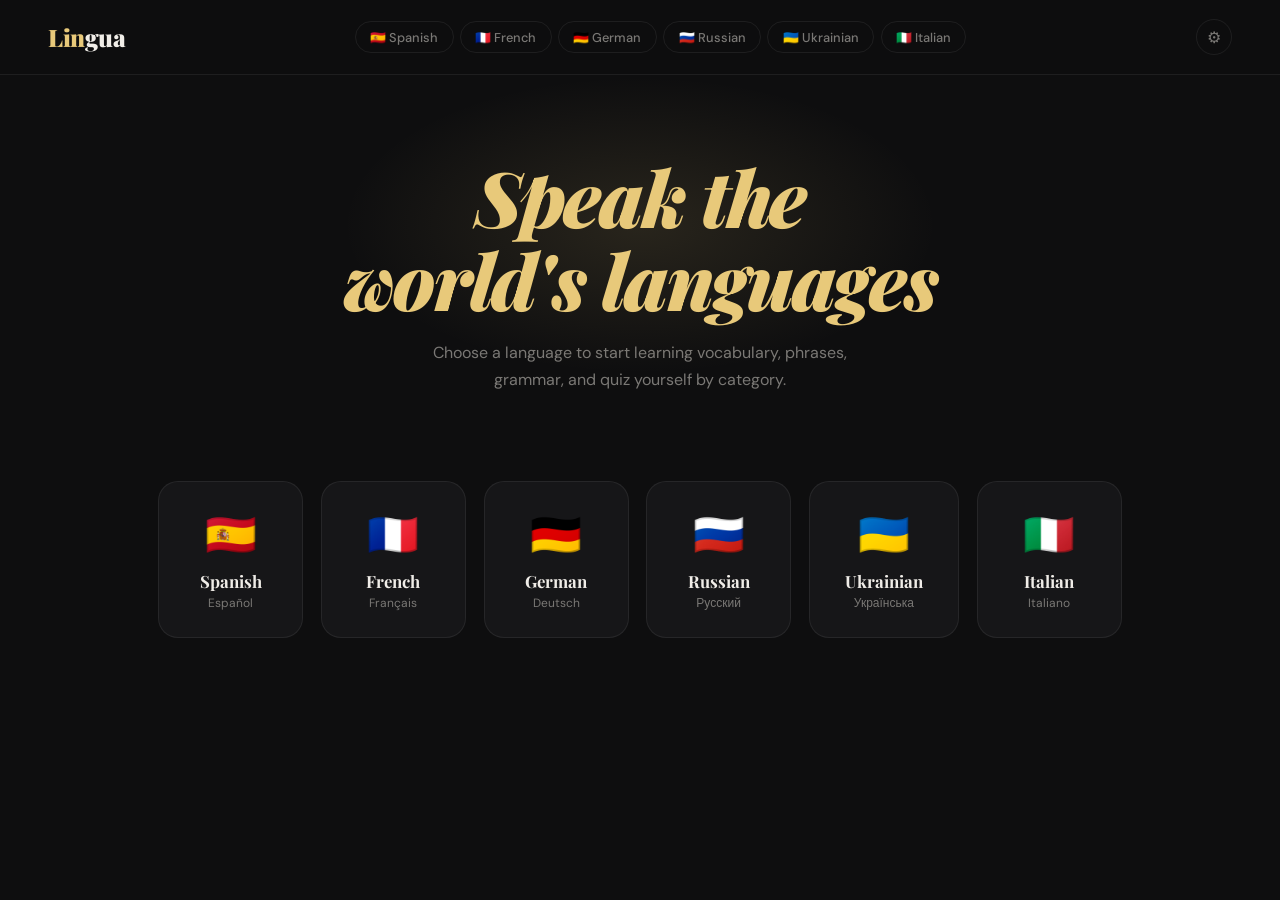
==== commit 589a9e82: "Merge pull request #1 from GamingWyYT/GamingWyYT-multifile-upgrade Upgrading The System To MultiFile" ====
--- a/index.html
+++ b/index.html
@@ -5,1563 +5,13 @@
   <meta charset="UTF-8">
   <meta name="viewport" content="width=device-width, initial-scale=1.0">
   <title>Lingua — Learn Languages</title>
-  <link
-    href="https://fonts.googleapis.com/css2?family=Playfair+Display:ital,wght@0,400;0,700;0,900;1,400;1,700&family=DM+Sans:wght@300;400;500;600&display=swap"
-    rel="stylesheet">
-  <style>
-    :root {
-      --bg: #0e0e0f;
-      --surface: #161618;
-      --surface2: #1e1e21;
-      --border: rgba(255, 255, 255, 0.07);
-      --text: #f0ede8;
-      --muted: #7a7875;
-      --accent: #e8c97a;
-      --accent2: #c4a44e;
-      /* themeable colors */
-      --logo-color: #e8c97a;
-      --hero-em-color: #e8c97a;
-      --hero-glow: rgba(232, 201, 122, 0.10);
-      /* font scale */
-      --font-scale: 1;
-      /* body font */
-      --body-font: 'DM Sans', sans-serif;
-    }
-
-    * {
-      margin: 0;
-      padding: 0;
-      box-sizing: border-box;
-    }
-
-    body {
-      background: var(--bg);
-      color: var(--text);
-      font-family: var(--body-font);
-      font-size: calc(1rem * var(--font-scale));
-      min-height: 100vh;
-      overflow-x: hidden;
-    }
-
-    /* ═══════════════════════════════════════════
-       SETTINGS PANEL
-    ═══════════════════════════════════════════ */
-    .settings-btn {
-      background: transparent;
-      border: 1px solid var(--border);
-      color: var(--muted);
-      width: 36px;
-      height: 36px;
-      border-radius: 50%;
-      cursor: pointer;
-      font-size: 1rem;
-      display: flex;
-      align-items: center;
-      justify-content: center;
-      flex-shrink: 0;
-      transition: all 0.2s;
-    }
-    .settings-btn:hover { border-color: var(--accent); color: var(--accent); }
-
-    .settings-overlay {
-      display: none;
-      position: fixed;
-      inset: 0;
-      background: rgba(0,0,0,0.6);
-      backdrop-filter: blur(8px);
-      z-index: 600;
-      align-items: flex-start;
-      justify-content: flex-end;
-      padding: 4.5rem 1.5rem 0;
-    }
-    .settings-overlay.open { display: flex; }
-
-    .settings-panel {
-      background: var(--surface);
-      border: 1px solid rgba(255,255,255,0.1);
-      border-radius: 20px;
-      width: 640px;
-      max-height: calc(100vh - 6rem);
-      overflow-y: auto;
-      padding: 1.6rem;
-      animation: fadeUp 0.22s ease both;
-    }
-
-    .settings-header {
-      display: flex;
-      align-items: center;
-      justify-content: space-between;
-      margin-bottom: 1.6rem;
-    }
-    .settings-title {
-      font-family: 'Playfair Display', serif;
-      font-size: 1.15rem;
-      font-weight: 700;
-    }
-    .settings-close {
-      background: var(--surface2);
-      border: 1px solid var(--border);
-      color: var(--muted);
-      width: 28px; height: 28px;
-      border-radius: 50%;
-      cursor: pointer;
-      font-size: 0.85rem;
-      display: flex; align-items: center; justify-content: center;
-      transition: all 0.18s;
-    }
-    .settings-close:hover { color: var(--text); }
-
-    .settings-section {
-      margin-bottom: 1.5rem;
-    }
-    .settings-section-label {
-      font-size: 0.68rem;
-      font-weight: 700;
-      letter-spacing: 0.14em;
-      text-transform: uppercase;
-      color: var(--muted);
-      margin-bottom: 0.8rem;
-    }
-
-    /* font size slider */
-    .settings-slider-row {
-      display: flex;
-      align-items: center;
-      gap: 0.8rem;
-    }
-    .settings-slider-row span { font-size: 0.78rem; color: var(--muted); min-width: 28px; }
-    .settings-slider {
-      flex: 1;
-      -webkit-appearance: none;
-      appearance: none;
-      height: 4px;
-      background: var(--surface2);
-      border-radius: 2px;
-      outline: none;
-      cursor: pointer;
-    }
-    .settings-slider::-webkit-slider-thumb {
-      -webkit-appearance: none;
-      width: 16px; height: 16px;
-      border-radius: 50%;
-      background: var(--accent);
-      cursor: pointer;
-      border: 2px solid var(--bg);
-    }
-
-    /* font style chips */
-    .settings-chips {
-      display: flex;
-      flex-wrap: wrap;
-      gap: 0.4rem;
-    }
-    .settings-chip {
-      background: var(--surface2);
-      border: 1px solid var(--border);
-      color: var(--muted);
-      font-family: var(--body-font);
-      font-size: 0.78rem;
-      padding: 0.35rem 0.8rem;
-      border-radius: 100px;
-      cursor: pointer;
-      transition: all 0.18s;
-    }
-    .settings-chip:hover { color: var(--text); border-color: rgba(255,255,255,0.2); }
-    .settings-chip.active { border-color: var(--accent); color: var(--accent); background: rgba(232,201,122,0.08); }
-
-    /* color swatches */
-    .settings-swatches {
-      display: flex;
-      flex-wrap: wrap;
-      gap: 0.5rem;
-    }
-    .settings-swatch {
-      width: 28px; height: 28px;
-      border-radius: 50%;
-      cursor: pointer;
-      border: 2px solid transparent;
-      transition: transform 0.15s, border-color 0.15s;
-      flex-shrink: 0;
-    }
-    .settings-swatch:hover { transform: scale(1.15); }
-    .settings-swatch.active { border-color: white; }
-
-    /* color input row */
-    .settings-color-row {
-      display: flex;
-      align-items: center;
-      gap: 0.6rem;
-      margin-top: 0.5rem;
-    }
-    .settings-color-row label { font-size: 0.78rem; color: var(--muted); flex: 1; }
-    .settings-color-input {
-      width: 32px; height: 32px;
-      border-radius: 8px;
-      border: 1px solid var(--border);
-      padding: 0;
-      cursor: pointer;
-      background: none;
-    }
-
-    .settings-reset {
-      width: 100%;
-      background: transparent;
-      border: 1px solid var(--border);
-      color: var(--muted);
-      font-family: var(--body-font);
-      font-size: 0.82rem;
-      font-weight: 600;
-      padding: 0.6rem;
-      border-radius: 10px;
-      cursor: pointer;
-      transition: all 0.18s;
-      margin-top: 0.5rem;
-    }
-    .settings-reset:hover { border-color: rgba(255,255,255,0.2); color: var(--text); }
-
-    /* ═══════════════════════════════════════════
-       UNIT QUIZ (path node quiz)
-    ═══════════════════════════════════════════ */
-    .unit-quiz-overlay {
-      display: none;
-      position: fixed;
-      inset: 0;
-      background: rgba(0,0,0,0.75);
-      backdrop-filter: blur(8px);
-      z-index: 550;
-      align-items: center;
-      justify-content: center;
-      padding: 1.5rem;
-    }
-    .unit-quiz-overlay.open { display: flex; }
-
-    .unit-quiz-panel {
-      background: var(--surface);
-      border: 1px solid rgba(232,201,122,0.2);
-      border-radius: 24px;
-      width: 100%;
-      max-width: 500px;
-      max-height: 90vh;
-      overflow-y: auto;
-      padding: 2rem;
-      position: relative;
-      animation: fadeUp 0.25s ease both;
-    }
-
-    .uq-close {
-      position: absolute;
-      top: 1rem; right: 1rem;
-      background: var(--surface2);
-      border: 1px solid var(--border);
-      color: var(--muted);
-      width: 32px; height: 32px;
-      border-radius: 50%;
-      cursor: pointer;
-      font-size: 1rem;
-      display: flex; align-items: center; justify-content: center;
-      transition: all 0.18s;
-    }
-    .uq-close:hover { color: var(--text); }
-
-    .uq-header { text-align: center; margin-bottom: 1.6rem; }
-    .uq-icon { font-size: 2.2rem; margin-bottom: 0.4rem; }
-    .uq-title {
-      font-family: 'Playfair Display', serif;
-      font-size: 1.3rem;
-      font-weight: 700;
-      margin-bottom: 0.2rem;
-    }
-    .uq-subtitle { font-size: 0.8rem; color: var(--muted); }
-
-    .uq-progress-bar {
-      height: 5px;
-      background: var(--surface2);
-      border-radius: 3px;
-      margin-bottom: 1.6rem;
-      overflow: hidden;
-    }
-    .uq-progress-fill {
-      height: 100%;
-      background: linear-gradient(90deg, var(--accent2), var(--accent));
-      border-radius: 3px;
-      transition: width 0.3s ease;
-    }
-
-    .uq-q-label { font-size: 0.72rem; font-weight: 600; letter-spacing: 0.1em; text-transform: uppercase; color: var(--muted); margin-bottom: 0.5rem; }
-    .uq-word {
-      font-family: 'Playfair Display', serif;
-      font-size: 2rem;
-      font-weight: 700;
-      margin-bottom: 1.2rem;
-      text-align: center;
-    }
-
-    .uq-options {
-      display: grid;
-      grid-template-columns: 1fr 1fr;
-      gap: 0.65rem;
-      margin-bottom: 1rem;
-    }
-    .uq-opt {
-      background: var(--surface2);
-      border: 1px solid var(--border);
-      color: var(--text);
-      font-family: var(--body-font);
-      font-size: 0.88rem;
-      font-weight: 500;
-      padding: 0.85rem 1rem;
-      border-radius: 12px;
-      cursor: pointer;
-      transition: all 0.15s;
-      text-align: left;
-    }
-    .uq-opt:hover:not(:disabled) { border-color: rgba(232,201,122,0.4); background: var(--surface); }
-    .uq-opt.correct { border-color: #6fcf97; background: rgba(111,207,151,0.12); color: #6fcf97; }
-    .uq-opt.wrong   { border-color: #eb5757; background: rgba(235,87,87,0.12); color: #eb5757; }
-    .uq-opt:disabled { cursor: default; }
-
-    .uq-feedback {
-      text-align: center;
-      min-height: 1.3rem;
-      font-size: 0.85rem;
-      color: var(--muted);
-      margin-bottom: 0.6rem;
-    }
-    .uq-feedback.good { color: #6fcf97; }
-    .uq-feedback.bad  { color: #eb5757; }
-
-    .uq-next {
-      display: none;
-      width: 100%;
-      background: var(--accent);
-      color: var(--bg);
-      border: none;
-      border-radius: 12px;
-      font-family: var(--body-font);
-      font-size: 0.95rem;
-      font-weight: 700;
-      padding: 0.9rem;
-      cursor: pointer;
-      transition: background 0.2s;
-    }
-    .uq-next:hover { background: var(--accent2); }
-
-    /* result screen */
-    .uq-result {
-      display: none;
-      text-align: center;
-      padding: 1rem 0;
-    }
-    .uq-result.visible { display: block; }
-    .uq-result-emoji { font-size: 3rem; margin-bottom: 0.8rem; }
-    .uq-result-score {
-      font-family: 'Playfair Display', serif;
-      font-size: 2.2rem;
-      font-weight: 900;
-      color: var(--accent);
-      margin-bottom: 0.3rem;
-    }
-    .uq-result-msg { color: var(--muted); font-size: 0.9rem; margin-bottom: 1.6rem; }
-    .uq-result-actions { display: flex; gap: 0.7rem; justify-content: center; flex-wrap: wrap; }
-    .uq-btn-pass {
-      background: var(--accent);
-      color: var(--bg);
-      border: none;
-      border-radius: 12px;
-      font-family: var(--body-font);
-      font-size: 0.9rem;
-      font-weight: 700;
-      padding: 0.8rem 1.6rem;
-      cursor: pointer;
-      transition: background 0.2s;
-    }
-    .uq-btn-pass:hover { background: var(--accent2); }
-    .uq-btn-retry {
-      background: transparent;
-      border: 1px solid var(--accent);
-      color: var(--accent);
-      border-radius: 12px;
-      font-family: var(--body-font);
-      font-size: 0.9rem;
-      font-weight: 600;
-      padding: 0.8rem 1.6rem;
-      cursor: pointer;
-      transition: all 0.2s;
-    }
-    .uq-btn-retry:hover { background: rgba(232,201,122,0.08); }
-
-    @media (max-width: 480px) {
-      .uq-options { grid-template-columns: 1fr; }
-    }
-
-    nav {
-      display: flex;
-      align-items: center;
-      justify-content: space-between;
-      padding: 1.2rem 3rem;
-      border-bottom: 1px solid var(--border);
-      position: sticky;
-      top: 0;
-      z-index: 100;
-      background: rgba(14, 14, 15, 0.94);
-      backdrop-filter: blur(16px);
-      gap: 1rem;
-    }
-
-    .logo {
-      font-family: 'Playfair Display', serif;
-      font-size: 1.5rem;
-      font-weight: 900;
-      letter-spacing: -0.02em;
-      flex-shrink: 0;
-    }
-
-    #logoLin { color: var(--logo-color); }
-    #logoGua { color: var(--text); }
-
-    .nav-langs {
-      display: flex;
-      gap: 0.4rem;
-      flex-wrap: wrap;
-    }
-
-    .nav-lang-btn {
-      background: transparent;
-      border: 1px solid var(--border);
-      color: var(--muted);
-      font-family: 'DM Sans', sans-serif;
-      font-size: 0.8rem;
-      font-weight: 500;
-      padding: 0.4rem 0.9rem;
-      border-radius: 100px;
-      cursor: pointer;
-      transition: all 0.2s;
-    }
-
-    .nav-lang-btn:hover,
-    .nav-lang-btn.active {
-      border-color: var(--accent);
-      color: var(--accent);
-      background: rgba(232, 201, 122, 0.08);
-    }
-
-    .hero {
-      text-align: center;
-      padding: 5rem 2rem 3rem;
-      position: relative;
-    }
-
-    .hero::before {
-      content: '';
-      position: absolute;
-      top: 0;
-      left: 50%;
-      transform: translateX(-50%);
-      width: 600px;
-      height: 300px;
-      background: radial-gradient(ellipse, var(--hero-glow) 0%, transparent 70%);
-      pointer-events: none;
-    }
-
-    .hero-eyebrow {
-      font-size: 0.75rem;
-      font-weight: 600;
-      letter-spacing: 0.18em;
-      text-transform: uppercase;
-      color: var(--accent);
-      margin-bottom: 1.2rem;
-    }
-
-    .hero h1 {
-      font-family: 'Playfair Display', serif;
-      font-size: clamp(2.6rem, 6vw, 4.8rem);
-      font-weight: 900;
-      line-height: 1.07;
-      letter-spacing: -0.03em;
-      margin-bottom: 1.2rem;
-    }
-
-    .hero h1 em {
-      font-style: italic;
-      color: var(--hero-em-color);
-    }
-
-    .hero p {
-      font-size: 1rem;
-      color: var(--muted);
-      max-width: 460px;
-      margin: 0 auto 2.5rem;
-      line-height: 1.7;
-    }
-
-    .lang-picker {
-      display: flex;
-      justify-content: center;
-      gap: 1.1rem;
-      flex-wrap: wrap;
-      margin-bottom: 3.5rem;
-    }
-
-    .lang-card {
-      background: var(--surface);
-      border: 1px solid var(--border);
-      border-radius: 20px;
-      padding: 1.6rem 2.2rem;
-      cursor: pointer;
-      transition: all 0.25s;
-      text-align: center;
-      min-width: 145px;
-      position: relative;
-      overflow: hidden;
-    }
-
-    .lang-card::before {
-      content: '';
-      position: absolute;
-      inset: 0;
-      background: linear-gradient(135deg, rgba(232, 201, 122, 0.08), transparent);
-      opacity: 0;
-      transition: opacity 0.25s;
-    }
-
-    .lang-card:hover {
-      border-color: var(--accent);
-      transform: translateY(-3px);
-    }
-
-    .lang-card:hover::before {
-      opacity: 1;
-    }
-
-    .lang-card.selected {
-      border-color: var(--accent);
-      background: #0e0e0e;
-    }
-
-    .lang-card.selected::before {
-      opacity: 1;
-    }
-
-    .lang-flag {
-      font-size: 2.6rem;
-      margin-bottom: 0.5rem;
-      display: block;
-    }
-
-    .lang-name {
-      font-family: 'Playfair Display', serif;
-      font-size: 1.05rem;
-      font-weight: 700;
-    }
-
-    .lang-native {
-      font-size: 0.75rem;
-      color: var(--muted);
-      margin-top: 0.2rem;
-    }
-
-    #lesson-area {
-      max-width: 960px;
-      margin: 0 auto;
-      padding: 0 2rem 6rem;
-      display: none;
-    }
-
-    #lesson-area.visible {
-      display: block;
-    }
-
-    .section-title {
-      font-family: 'Playfair Display', serif;
-      font-size: 1.7rem;
-      font-weight: 700;
-      margin-bottom: 1.4rem;
-    }
-
-    .section-title span {
-      color: var(--accent);
-    }
-
-    .tabs {
-      display: flex;
-      gap: 0.3rem;
-      border-bottom: 1px solid var(--border);
-      margin-bottom: 2.5rem;
-      overflow-x: auto;
-    }
-
-    .tab {
-      background: transparent;
-      border: none;
-      color: var(--muted);
-      font-family: 'DM Sans', sans-serif;
-      font-size: 0.88rem;
-      font-weight: 500;
-      padding: 0.75rem 1.3rem;
-      cursor: pointer;
-      border-bottom: 2px solid transparent;
-      margin-bottom: -1px;
-      transition: all 0.2s;
-      white-space: nowrap;
-    }
-
-    .tab:hover {
-      color: var(--text);
-    }
-
-    .tab.active {
-      color: var(--accent);
-      border-bottom-color: var(--accent);
-    }
-
-    .cat-filter {
-      display: flex;
-      gap: 0.5rem;
-      flex-wrap: wrap;
-      margin-bottom: 1.8rem;
-    }
-
-    .cat-btn {
-      background: var(--surface);
-      border: 1px solid var(--border);
-      color: var(--muted);
-      font-family: 'DM Sans', sans-serif;
-      font-size: 0.78rem;
-      font-weight: 600;
-      letter-spacing: 0.05em;
-      padding: 0.38rem 0.9rem;
-      border-radius: 100px;
-      cursor: pointer;
-      transition: all 0.18s;
-    }
-
-    .cat-btn:hover {
-      color: var(--text);
-      border-color: rgba(255, 255, 255, 0.18);
-    }
-
-    .cat-btn.active {
-      border-color: var(--accent);
-      color: var(--accent);
-      background: rgba(232, 201, 122, 0.08);
-    }
-
-    .vocab-count {
-      font-size: 0.8rem;
-      color: var(--muted);
-      margin-bottom: 1rem;
-    }
-
-    .vocab-count strong {
-      color: var(--accent);
-    }
-
-    .vocab-grid {
-      display: grid;
-      grid-template-columns: repeat(auto-fill, minmax(185px, 1fr));
-      gap: 0.85rem;
-    }
-
-    .vocab-card {
-      background: var(--surface);
-      border: 1px solid var(--border);
-      border-radius: 14px;
-      padding: 1.2rem 1.3rem;
-      cursor: pointer;
-      transition: all 0.2s;
-      position: relative;
-    }
-
-    .vocab-card:hover {
-      border-color: rgba(232, 201, 122, 0.25);
-      transform: translateY(-2px);
-    }
-
-    .vocab-card.revealed {
-      border-color: rgba(232, 201, 122, 0.2);
-      background: rgba(232, 201, 122, 0.03);
-    }
-
-    .vocab-card .foreign {
-      font-family: 'Playfair Display', serif;
-      font-size: 1.2rem;
-      font-weight: 700;
-      margin-bottom: 0.25rem;
-    }
-
-    .vocab-card .english {
-      font-size: 0.82rem;
-      color: var(--muted);
-      display: none;
-    }
-
-    .vocab-card.revealed .english {
-      display: block;
-    }
-
-    .vocab-card .category-tag {
-      position: absolute;
-      top: 0.7rem;
-      right: 0.75rem;
-      font-size: 0.62rem;
-      font-weight: 600;
-      letter-spacing: 0.08em;
-      text-transform: uppercase;
-      color: var(--accent2);
-      opacity: 0.75;
-    }
-
-    .vocab-hint {
-      font-size: 0.73rem;
-      color: var(--muted);
-      margin-top: 1.3rem;
-      text-align: center;
-    }
-
-    .phrases-list {
-      display: flex;
-      flex-direction: column;
-      gap: 0.85rem;
-    }
-
-    .phrase-item {
-      background: var(--surface);
-      border: 1px solid var(--border);
-      border-radius: 13px;
-      padding: 1.1rem 1.4rem;
-      display: grid;
-      grid-template-columns: 1fr 1fr auto;
-      gap: 1rem;
-      align-items: center;
-    }
-
-    .phrase-foreign {
-      font-family: 'Playfair Display', serif;
-      font-size: 1.05rem;
-    }
-
-    .phrase-english {
-      font-size: 0.87rem;
-      color: var(--muted);
-    }
-
-    .phrase-context {
-      font-size: 0.7rem;
-      color: var(--accent2);
-      font-weight: 600;
-      letter-spacing: 0.06em;
-      text-transform: uppercase;
-      text-align: right;
-    }
-
-    .grammar-section {
-      display: flex;
-      flex-direction: column;
-      gap: 1.3rem;
-    }
-
-    .grammar-block {
-      background: var(--surface);
-      border: 1px solid var(--border);
-      border-radius: 15px;
-      padding: 1.6rem;
-    }
-
-    .grammar-block h3 {
-      font-family: 'Playfair Display', serif;
-      font-size: 1.15rem;
-      margin-bottom: 0.7rem;
-      color: var(--accent);
-    }
-
-    .grammar-block p {
-      color: var(--muted);
-      font-size: 0.92rem;
-      line-height: 1.7;
-      margin-bottom: 0.7rem;
-    }
-
-    .grammar-example {
-      background: var(--surface2);
-      border-radius: 9px;
-      padding: 0.8rem 1.1rem;
-      margin-top: 0.45rem;
-      font-family: 'Playfair Display', serif;
-      font-size: 0.97rem;
-      border-left: 3px solid var(--accent);
-    }
-
-    .grammar-example span {
-      color: var(--muted);
-      font-family: 'DM Sans', sans-serif;
-      font-size: 0.82rem;
-      font-style: normal;
-      margin-left: 0.7rem;
-    }
-
-    /* QUIZ */
-    .quiz-setup {
-      background: var(--surface);
-      border: 1px solid var(--border);
-      border-radius: 18px;
-      padding: 2rem;
-      margin-bottom: 1.8rem;
-    }
-
-    .quiz-setup-label {
-      font-size: 0.75rem;
-      font-weight: 600;
-      letter-spacing: 0.12em;
-      text-transform: uppercase;
-      color: var(--muted);
-      margin-bottom: 0.9rem;
-    }
-
-    .quiz-cat-grid {
-      display: flex;
-      flex-wrap: wrap;
-      gap: 0.5rem;
-      margin-bottom: 1.2rem;
-    }
-
-    .quiz-cat-btn {
-      background: var(--surface2);
-      border: 1px solid var(--border);
-      color: var(--muted);
-      font-family: 'DM Sans', sans-serif;
-      font-size: 0.8rem;
-      font-weight: 600;
-      padding: 0.42rem 1rem;
-      border-radius: 100px;
-      cursor: pointer;
-      transition: all 0.18s;
-    }
-
-    .quiz-cat-btn:hover {
-      color: var(--text);
-      border-color: rgba(255, 255, 255, 0.2);
-    }
-
-    .quiz-cat-btn.selected {
-      border-color: var(--accent);
-      color: var(--accent);
-      background: rgba(232, 201, 122, 0.08);
-    }
-
-    .quiz-meta {
-      font-size: 0.82rem;
-      color: var(--muted);
-      margin-bottom: 1.2rem;
-    }
-
-    .quiz-meta strong {
-      color: var(--accent);
-    }
-
-    .btn-start-quiz {
-      background: var(--accent);
-      color: var(--bg);
-      border: none;
-      border-radius: 11px;
-      font-family: 'DM Sans', sans-serif;
-      font-size: 0.95rem;
-      font-weight: 700;
-      padding: 0.85rem 2rem;
-      cursor: pointer;
-      transition: background 0.2s;
-    }
-
-    .btn-start-quiz:hover:not(:disabled) {
-      background: var(--accent2);
-    }
-
-    .btn-start-quiz:disabled {
-      opacity: 0.4;
-      cursor: not-allowed;
-    }
-
-    .quiz-active {
-      display: none;
-    }
-
-    .quiz-active.running {
-      display: block;
-    }
-
-    .quiz-wrap {
-      max-width: 540px;
-      margin: 0 auto;
-    }
-
-    .quiz-header {
-      display: flex;
-      justify-content: space-between;
-      align-items: center;
-      margin-bottom: 1rem;
-    }
-
-    .quiz-progress-text {
-      font-size: 0.82rem;
-      color: var(--muted);
-    }
-
-    .quiz-progress-bar {
-      height: 4px;
-      background: var(--surface2);
-      border-radius: 2px;
-      margin-bottom: 1.5rem;
-      overflow: hidden;
-    }
-
-    .quiz-progress-fill {
-      height: 100%;
-      background: var(--accent);
-      border-radius: 2px;
-      transition: width 0.3s ease;
-    }
-
-    .quiz-question {
-      background: var(--surface);
-      border: 1px solid var(--border);
-      border-radius: 20px;
-      padding: 2.2rem;
-      text-align: center;
-      margin-bottom: 1.3rem;
-    }
-
-    .quiz-prompt {
-      font-size: 0.75rem;
-      color: var(--muted);
-      margin-bottom: 0.7rem;
-      letter-spacing: 0.1em;
-      text-transform: uppercase;
-    }
-
-    .quiz-category-badge {
-      display: inline-block;
-      font-size: 0.68rem;
-      font-weight: 600;
-      letter-spacing: 0.08em;
-      text-transform: uppercase;
-      color: var(--accent2);
-      background: rgba(232, 201, 122, 0.08);
-      padding: 0.2rem 0.7rem;
-      border-radius: 100px;
-      margin-bottom: 0.9rem;
-    }
-
-    .quiz-word {
-      font-family: 'Playfair Display', serif;
-      font-size: 2.3rem;
-      font-weight: 700;
-    }
-
-    .quiz-options {
-      display: grid;
-      grid-template-columns: 1fr 1fr;
-      gap: 0.7rem;
-    }
-
-    .quiz-opt {
-      background: var(--surface);
-      border: 1px solid var(--border);
-      color: var(--text);
-      font-family: 'DM Sans', sans-serif;
-      font-size: 0.9rem;
-      font-weight: 500;
-      padding: 0.9rem 1.2rem;
-      border-radius: 11px;
-      cursor: pointer;
-      transition: all 0.18s;
-      text-align: left;
-    }
-
-    .quiz-opt:hover:not(:disabled) {
-      border-color: rgba(232, 201, 122, 0.35);
-      background: var(--surface2);
-    }
-
-    .quiz-opt.correct {
-      border-color: #6fcf97;
-      background: rgba(111, 207, 151, 0.1);
-      color: #6fcf97;
-    }
-
-    .quiz-opt.wrong {
-      border-color: #eb5757;
-      background: rgba(235, 87, 87, 0.1);
-      color: #eb5757;
-    }
-
-    .quiz-opt:disabled {
-      cursor: default;
-    }
-
-    .quiz-feedback {
-      text-align: center;
-      margin-top: 1rem;
-      font-size: 0.88rem;
-      min-height: 1.4rem;
-      color: var(--muted);
-    }
-
-    .quiz-feedback.good {
-      color: #6fcf97;
-    }
-
-    .quiz-feedback.bad {
-      color: #eb5757;
-    }
-
-    .btn-next {
-      display: none;
-      width: 100%;
-      margin-top: 0.9rem;
-      background: var(--accent);
-      color: var(--bg);
-      border: none;
-      border-radius: 11px;
-      font-family: 'DM Sans', sans-serif;
-      font-size: 0.95rem;
-      font-weight: 700;
-      padding: 0.9rem;
-      cursor: pointer;
-      transition: background 0.2s;
-    }
-
-    .btn-next:hover {
-      background: var(--accent2);
-    }
-
-    .quiz-result {
-      display: none;
-      text-align: center;
-      background: var(--surface);
-      border: 1px solid var(--border);
-      border-radius: 20px;
-      padding: 3rem 2rem;
-    }
-
-    .quiz-result.visible {
-      display: block;
-    }
-
-    .result-emoji {
-      font-size: 3rem;
-      margin-bottom: 1rem;
-    }
-
-    .result-score {
-      font-family: 'Playfair Display', serif;
-      font-size: 2.5rem;
-      font-weight: 900;
-      color: var(--accent);
-      margin-bottom: 0.4rem;
-    }
-
-    .result-label {
-      color: var(--muted);
-      font-size: 0.95rem;
-      margin-bottom: 1.8rem;
-    }
-
-    .btn-retry {
-      background: transparent;
-      border: 1px solid var(--accent);
-      color: var(--accent);
-      font-family: 'DM Sans', sans-serif;
-      font-size: 0.9rem;
-      font-weight: 600;
-      padding: 0.75rem 2rem;
-      border-radius: 11px;
-      cursor: pointer;
-      transition: all 0.2s;
-    }
-
-    .btn-retry:hover {
-      background: rgba(232, 201, 122, 0.08);
-    }
-
-    .tab-panel {
-      display: none;
-    }
-
-    .tab-panel.active {
-      display: block;
-    }
-
-    @keyframes fadeUp {
-      from {
-        opacity: 0;
-        transform: translateY(16px);
-      }
-
-      to {
-        opacity: 1;
-        transform: translateY(0);
-      }
-    }
-
-    .animate-in {
-      animation: fadeUp 0.38s ease both;
-    }
-
-    @media (max-width: 620px) {
-      nav {
-        padding: 1rem 1.2rem;
-      }
-
-      .hero {
-        padding: 3.5rem 1.2rem 2rem;
-      }
-
-      .phrase-item {
-        grid-template-columns: 1fr;
-      }
-
-      .quiz-options {
-        grid-template-columns: 1fr;
-      }
-    }
-
-    /* ═══════════════════════════════════════════════
-       LEARNING PATH — Duolingo-style skill tree
-    ═══════════════════════════════════════════════ */
-
-    .path-header {
-      display: flex;
-      align-items: center;
-      justify-content: space-between;
-      flex-wrap: wrap;
-      gap: 1rem;
-      margin-bottom: 2rem;
-    }
-
-    .path-legend {
-      display: flex;
-      gap: 1.2rem;
-      align-items: center;
-      flex-wrap: wrap;
-    }
-
-    .path-legend-item {
-      display: flex;
-      align-items: center;
-      gap: 0.4rem;
-      font-size: 0.75rem;
-      color: var(--muted);
-    }
-
-    .legend-dot {
-      width: 10px;
-      height: 10px;
-      border-radius: 50%;
-      flex-shrink: 0;
-    }
-    .legend-dot.done   { background: var(--accent); }
-    .legend-dot.active { background: #7ec8e3; }
-    .legend-dot.locked { background: var(--surface2); border: 1px solid var(--border); }
-
-    /* The spine track */
-    .path-track {
-      position: relative;
-      display: flex;
-      flex-direction: column;
-      align-items: center;
-      gap: 0;
-      padding-bottom: 3rem;
-    }
-
-    /* Section divider banners */
-    .path-section-banner {
-      width: 100%;
-      max-width: 480px;
-      background: var(--surface2);
-      border: 1px solid var(--border);
-      border-radius: 14px;
-      padding: 0.9rem 1.5rem;
-      margin: 2rem 0 1.2rem;
-      display: flex;
-      align-items: center;
-      gap: 0.9rem;
-    }
-
-    .path-section-banner:first-of-type {
-      margin-top: 0;
-    }
-
-    .path-section-icon {
-      font-size: 1.5rem;
-      flex-shrink: 0;
-    }
-
-    .path-section-info {
-      flex: 1;
-    }
-
-    .path-section-title {
-      font-family: 'Playfair Display', serif;
-      font-size: 1rem;
-      font-weight: 700;
-      color: var(--text);
-    }
-
-    .path-section-subtitle {
-      font-size: 0.75rem;
-      color: var(--muted);
-      margin-top: 0.15rem;
-    }
-
-    .path-section-progress {
-      font-size: 0.72rem;
-      font-weight: 600;
-      color: var(--accent);
-      white-space: nowrap;
-    }
-
-    /* Connector line between nodes */
-    .path-connector {
-      width: 3px;
-      height: 28px;
-      background: var(--border);
-      border-radius: 2px;
-      flex-shrink: 0;
-    }
-
-    .path-connector.done {
-      background: rgba(232, 201, 122, 0.4);
-    }
-
-    /* Individual skill nodes */
-    .path-row {
-      display: flex;
-      align-items: center;
-      gap: 1rem;
-      width: 100%;
-      max-width: 480px;
-      position: relative;
-    }
-
-    /* Zig-zag offset classes */
-    .path-row.offset-left  { transform: translateX(-60px); }
-    .path-row.offset-right { transform: translateX(60px); }
-    .path-row.offset-center { transform: translateX(0); }
-
-    .path-node-btn {
-      position: relative;
-      width: 72px;
-      height: 72px;
-      border-radius: 50%;
-      border: none;
-      cursor: pointer;
-      flex-shrink: 0;
-      display: flex;
-      flex-direction: column;
-      align-items: center;
-      justify-content: center;
-      transition: transform 0.2s, box-shadow 0.2s;
-      font-size: 1.8rem;
-      background: var(--surface2);
-      box-shadow: 0 4px 0 rgba(0,0,0,0.4);
-    }
-
-    .path-node-btn:hover:not(.locked) {
-      transform: translateY(-3px);
-      box-shadow: 0 7px 0 rgba(0,0,0,0.4);
-    }
-
-    .path-node-btn:active:not(.locked) {
-      transform: translateY(1px);
-      box-shadow: 0 2px 0 rgba(0,0,0,0.4);
-    }
-
-    /* State: done */
-    .path-node-btn.done {
-      background: linear-gradient(145deg, #d4a843, #e8c97a);
-      box-shadow: 0 4px 0 #a07828;
-    }
-
-    .path-node-btn.done:hover {
-      box-shadow: 0 7px 0 #a07828;
-    }
-
-    /* State: active (current) */
-    .path-node-btn.active {
-      background: linear-gradient(145deg, #5bb8d4, #7ec8e3);
-      box-shadow: 0 4px 0 #3a8fa8;
-      animation: pulse-node 2s ease-in-out infinite;
-    }
-
-    .path-node-btn.active:hover {
-      box-shadow: 0 7px 0 #3a8fa8;
-    }
-
-    /* State: locked */
-    .path-node-btn.locked {
-      opacity: 0.38;
-      cursor: default;
-      box-shadow: 0 4px 0 rgba(0,0,0,0.2);
-    }
-
-    @keyframes pulse-node {
-      0%, 100% { box-shadow: 0 4px 0 #3a8fa8, 0 0 0 0 rgba(126, 200, 227, 0.4); }
-      50%       { box-shadow: 0 4px 0 #3a8fa8, 0 0 0 10px rgba(126, 200, 227, 0); }
-    }
-
-    /* Crown / star on completed */
-    .path-node-crown {
-      position: absolute;
-      top: -10px;
-      font-size: 0.85rem;
-    }
-
-    /* XP badge */
-    .path-node-xp {
-      position: absolute;
-      bottom: -8px;
-      background: var(--bg);
-      border: 1.5px solid var(--border);
-      border-radius: 100px;
-      font-size: 0.6rem;
-      font-weight: 700;
-      color: var(--accent);
-      padding: 0.1rem 0.45rem;
-      letter-spacing: 0.04em;
-    }
-
-    .path-node-btn.active .path-node-xp {
-      border-color: #7ec8e3;
-      color: #7ec8e3;
-    }
-
-    .path-node-btn.locked .path-node-xp {
-      color: var(--muted);
-    }
-
-    /* Node label beside the bubble */
-    .path-node-label {
-      flex: 1;
-    }
-
-    .path-node-name {
-      font-family: 'Playfair Display', serif;
-      font-size: 0.95rem;
-      font-weight: 700;
-      color: var(--text);
-      margin-bottom: 0.2rem;
-    }
-
-    .path-node-desc {
-      font-size: 0.77rem;
-      color: var(--muted);
-      line-height: 1.45;
-    }
-
-    .path-node-tag {
-      display: inline-block;
-      font-size: 0.62rem;
-      font-weight: 700;
-      letter-spacing: 0.08em;
-      text-transform: uppercase;
-      padding: 0.15rem 0.55rem;
-      border-radius: 100px;
-      margin-top: 0.35rem;
-    }
-
-    .path-node-tag.done   { background: rgba(232,201,122,0.15); color: var(--accent); }
-    .path-node-tag.active { background: rgba(126,200,227,0.15); color: #7ec8e3; }
-    .path-node-tag.locked { background: var(--surface2); color: var(--muted); }
-
-    /* Streak / overall progress bar */
-    .path-overall-bar {
-      width: 100%;
-      max-width: 480px;
-      background: var(--surface);
-      border: 1px solid var(--border);
-      border-radius: 14px;
-      padding: 1.2rem 1.6rem;
-      margin-bottom: 2.5rem;
-      display: flex;
-      align-items: center;
-      gap: 1.4rem;
-    }
-
-    .path-overall-emoji { font-size: 2rem; flex-shrink: 0; }
-
-    .path-overall-info { flex: 1; }
-
-    .path-overall-title {
-      font-size: 0.8rem;
-      font-weight: 600;
-      letter-spacing: 0.1em;
-      text-transform: uppercase;
-      color: var(--muted);
-      margin-bottom: 0.5rem;
-    }
-
-    .path-overall-track {
-      height: 8px;
-      background: var(--surface2);
-      border-radius: 4px;
-      overflow: hidden;
-    }
-
-    .path-overall-fill {
-      height: 100%;
-      background: linear-gradient(90deg, var(--accent2), var(--accent));
-      border-radius: 4px;
-      transition: width 0.6s ease;
-    }
-
-    .path-overall-pct {
-      font-size: 0.75rem;
-      color: var(--accent);
-      font-weight: 600;
-      margin-top: 0.35rem;
-    }
-
-    /* No path placeholder */
-    .path-empty {
-      text-align: center;
-      padding: 4rem 2rem;
-      color: var(--muted);
-    }
-
-    .path-empty-icon { font-size: 3rem; margin-bottom: 1rem; }
-
-    .path-empty h3 {
-      font-family: 'Playfair Display', serif;
-      font-size: 1.3rem;
-      color: var(--text);
-      margin-bottom: 0.6rem;
-    }
-
-    .path-empty p { font-size: 0.88rem; line-height: 1.6; max-width: 340px; margin: 0 auto; }
-
-    /* Modal overlay for node detail */
-    .path-modal-overlay {
-      display: none;
-      position: fixed;
-      inset: 0;
-      background: rgba(0,0,0,0.65);
-      backdrop-filter: blur(6px);
-      z-index: 500;
-      align-items: center;
-      justify-content: center;
-      padding: 1.5rem;
-    }
-
-    .path-modal-overlay.open {
-      display: flex;
-    }
-
-    .path-modal {
-      background: var(--surface);
-      border: 1px solid rgba(232,201,122,0.2);
-      border-radius: 22px;
-      padding: 2rem;
-      max-width: 420px;
-      width: 100%;
-      position: relative;
-      animation: fadeUp 0.25s ease both;
-    }
-
-    .path-modal-close {
-      position: absolute;
-      top: 1rem;
-      right: 1rem;
-      background: var(--surface2);
-      border: 1px solid var(--border);
-      color: var(--muted);
-      border-radius: 50%;
-      width: 32px;
-      height: 32px;
-      font-size: 1rem;
-      cursor: pointer;
-      display: flex;
-      align-items: center;
-      justify-content: center;
-      transition: all 0.18s;
-    }
-
-    .path-modal-close:hover { color: var(--text); border-color: rgba(255,255,255,0.2); }
-
-    .path-modal-icon { font-size: 2.8rem; text-align: center; margin-bottom: 0.7rem; }
-
-    .path-modal-title {
-      font-family: 'Playfair Display', serif;
-      font-size: 1.4rem;
-      font-weight: 700;
-      text-align: center;
-      margin-bottom: 0.3rem;
-    }
-
-    .path-modal-section {
-      font-size: 0.72rem;
-      font-weight: 600;
-      letter-spacing: 0.1em;
-      text-transform: uppercase;
-      color: var(--accent);
-      text-align: center;
-      margin-bottom: 1rem;
-    }
-
-    .path-modal-desc {
-      color: var(--muted);
-      font-size: 0.88rem;
-      line-height: 1.65;
-      text-align: center;
-      margin-bottom: 1.4rem;
-    }
-
-    .path-modal-skills {
-      display: flex;
-      flex-wrap: wrap;
-      gap: 0.5rem;
-      justify-content: center;
-      margin-bottom: 1.6rem;
-    }
-
-    .path-modal-skill-tag {
-      background: var(--surface2);
-      border: 1px solid var(--border);
-      border-radius: 100px;
-      font-size: 0.75rem;
-      padding: 0.3rem 0.8rem;
-      color: var(--muted);
-    }
-
-    .path-modal-cta {
-      width: 100%;
-      background: var(--accent);
-      color: var(--bg);
-      border: none;
-      border-radius: 12px;
-      font-family: 'DM Sans', sans-serif;
-      font-size: 0.95rem;
-      font-weight: 700;
-      padding: 0.9rem;
-      cursor: pointer;
-      transition: background 0.2s;
-    }
-
-    .path-modal-cta:hover { background: var(--accent2); }
-
-    .path-modal-cta.locked-cta {
-      background: var(--surface2);
-      color: var(--muted);
-      cursor: default;
-    }
-
-    @media (max-width: 620px) {
-      .path-row.offset-left  { transform: translateX(-28px); }
-      .path-row.offset-right { transform: translateX(28px); }
-    }
-  </style>
+  <link href="https://fonts.googleapis.com/css2?family=Playfair+Display:ital,wght@0,400;0,700;0,900;1,400;1,700&family=DM+Sans:wght@300;400;500;600&display=swap" rel="stylesheet">
+  <link rel="stylesheet" href="stylesheet.css">
+  <link rel="preload" href="main.js" as="script">
 </head>
 
 <body>
-
+  <style src="stylesheet.css"></style>
   <nav>
     <div class="logo"><span id="logoLin">Lin</span><span id="logoGua">gua</span></div>
     <div class="nav-langs" id="navLangs"></div>
@@ -1570,7 +20,6 @@
 
   <main>
     <section class="hero">
-      <p class="hero-eyebrow">Free Language Learning</p>
       <h1><em>Speak the <br>world's languages</em></h1>
       <p>Choose a language to start learning vocabulary, phrases, grammar, and quiz yourself by category.</p>
     </section>
@@ -1671,6 +120,7 @@
           <button class="settings-chip" data-font="'Inter', sans-serif">Inter</button>
           <button class="settings-chip" data-font="'Georgia', serif">Georgia</button>
           <button class="settings-chip" data-font="'Courier New', monospace">Mono</button>
+          <button class="settings-chip" data-font="Jetbrains Mono, monospace">Jetbrains Mono</button>
           <button class="settings-chip" data-font="system-ui, sans-serif">System</button>
         </div>
       </div>
@@ -1732,7 +182,9 @@
         <div class="uq-title" id="uqTitle"></div>
         <div class="uq-subtitle" id="uqSubtitle"></div>
       </div>
-      <div class="uq-progress-bar"><div class="uq-progress-fill" id="uqProgressFill" style="width:0%"></div></div>
+      <div class="uq-progress-bar">
+        <div class="uq-progress-fill" id="uqProgressFill" style="width:0%"></div>
+      </div>
 
       <div id="uqQuestionArea">
         <div class="uq-q-label" id="uqQLabel"></div>
@@ -1765,2294 +217,7 @@
     </div>
   </div>
 
-  <script>
-    // ══════════════════════════════════════════════════════
-    //  LANGUAGE DATA
-    //  To add a language: copy a block, update id/name/flag,
-    //  and fill in vocab (with consistent category names),
-    //  phrases (with context), and grammar.
-    // ══════════════════════════════════════════════════════
-
-    const LANGUAGES = [
-
-      // ─────────────────────── SPANISH ──────────────────────
-      {
-        id: "spanish",
-        name: "Spanish",
-        native: "Español",
-        flag: "🇪🇸",
-
-        vocab: [
-          // Basics
-          { foreign: "Hola", english: "Hello", category: "Basics" },
-          { foreign: "Adiós", english: "Goodbye", category: "Basics" },
-          { foreign: "Hasta luego", english: "See you later", category: "Basics" },
-          { foreign: "Sí", english: "Yes", category: "Basics" },
-          { foreign: "No", english: "No", category: "Basics" },
-          { foreign: "Por favor", english: "Please", category: "Basics" },
-          { foreign: "Gracias", english: "Thank you", category: "Basics" },
-          { foreign: "De nada", english: "You're welcome", category: "Basics" },
-          { foreign: "Perdón", english: "Excuse me / Sorry", category: "Basics" },
-          { foreign: "Lo siento", english: "I'm sorry", category: "Basics" },
-          // Pronouns & Core Verbs
-          { foreign: "Yo", english: "I", category: "Pronouns" },
-          { foreign: "Tú", english: "You (informal)", category: "Pronouns" },
-          { foreign: "Él / Ella", english: "He / She", category: "Pronouns" },
-          { foreign: "Nosotros", english: "We", category: "Pronouns" },
-          { foreign: "Ellos", english: "They", category: "Pronouns" },
-          { foreign: "Soy", english: "I am (ser)", category: "Pronouns" },
-          { foreign: "Estoy", english: "I am (estar)", category: "Pronouns" },
-          { foreign: "Tengo", english: "I have", category: "Pronouns" },
-          { foreign: "Quiero", english: "I want", category: "Pronouns" },
-          { foreign: "Puedo", english: "I can", category: "Pronouns" },
-          // Numbers
-          { foreign: "Uno", english: "One", category: "Numbers" },
-          { foreign: "Dos", english: "Two", category: "Numbers" },
-          { foreign: "Tres", english: "Three", category: "Numbers" },
-          { foreign: "Cuatro", english: "Four", category: "Numbers" },
-          { foreign: "Cinco", english: "Five", category: "Numbers" },
-          { foreign: "Seis", english: "Six", category: "Numbers" },
-          { foreign: "Siete", english: "Seven", category: "Numbers" },
-          { foreign: "Ocho", english: "Eight", category: "Numbers" },
-          { foreign: "Nueve", english: "Nine", category: "Numbers" },
-          { foreign: "Diez", english: "Ten", category: "Numbers" },
-          { foreign: "Veinte", english: "Twenty", category: "Numbers" },
-          { foreign: "Cien", english: "One hundred", category: "Numbers" },
-          // Family
-          { foreign: "La familia", english: "Family", category: "Family" },
-          { foreign: "Madre", english: "Mother", category: "Family" },
-          { foreign: "Padre", english: "Father", category: "Family" },
-          { foreign: "Hermano", english: "Brother", category: "Family" },
-          { foreign: "Hermana", english: "Sister", category: "Family" },
-          { foreign: "Hijo", english: "Son", category: "Family" },
-          { foreign: "Hija", english: "Daughter", category: "Family" },
-          { foreign: "Abuelo", english: "Grandfather", category: "Family" },
-          { foreign: "Abuela", english: "Grandmother", category: "Family" },
-          { foreign: "Tío", english: "Uncle", category: "Family" },
-          { foreign: "Tía", english: "Aunt", category: "Family" },
-          { foreign: "Amigo / Amiga", english: "Friend (m/f)", category: "Family" },
-          // Food & Drink
-          { foreign: "El agua", english: "Water", category: "Food & Drink" },
-          { foreign: "El café", english: "Coffee", category: "Food & Drink" },
-          { foreign: "El vino", english: "Wine", category: "Food & Drink" },
-          { foreign: "La cerveza", english: "Beer", category: "Food & Drink" },
-          { foreign: "El pan", english: "Bread", category: "Food & Drink" },
-          { foreign: "La carne", english: "Meat", category: "Food & Drink" },
-          { foreign: "El pollo", english: "Chicken", category: "Food & Drink" },
-          { foreign: "El pescado", english: "Fish", category: "Food & Drink" },
-          { foreign: "El arroz", english: "Rice", category: "Food & Drink" },
-          { foreign: "Las verduras", english: "Vegetables", category: "Food & Drink" },
-          { foreign: "Las frutas", english: "Fruits", category: "Food & Drink" },
-          { foreign: "La leche", english: "Milk", category: "Food & Drink" },
-          { foreign: "El queso", english: "Cheese", category: "Food & Drink" },
-          { foreign: "El huevo", english: "Egg", category: "Food & Drink" },
-          // Places
-          { foreign: "La casa", english: "House", category: "Places" },
-          { foreign: "El hotel", english: "Hotel", category: "Places" },
-          { foreign: "El aeropuerto", english: "Airport", category: "Places" },
-          { foreign: "La estación", english: "Station", category: "Places" },
-          { foreign: "La tienda", english: "Shop / Store", category: "Places" },
-          { foreign: "El mercado", english: "Market", category: "Places" },
-          { foreign: "El hospital", english: "Hospital", category: "Places" },
-          { foreign: "La playa", english: "Beach", category: "Places" },
-          { foreign: "El banco", english: "Bank", category: "Places" },
-          { foreign: "El restaurante", english: "Restaurant", category: "Places" },
-          { foreign: "La farmacia", english: "Pharmacy", category: "Places" },
-          // Time
-          { foreign: "Hoy", english: "Today", category: "Time" },
-          { foreign: "Mañana", english: "Tomorrow", category: "Time" },
-          { foreign: "Ayer", english: "Yesterday", category: "Time" },
-          { foreign: "Ahora", english: "Now", category: "Time" },
-          { foreign: "Pronto", english: "Soon", category: "Time" },
-          { foreign: "La mañana", english: "Morning", category: "Time" },
-          { foreign: "La tarde", english: "Afternoon", category: "Time" },
-          { foreign: "La noche", english: "Night", category: "Time" },
-          { foreign: "La semana", english: "Week", category: "Time" },
-          { foreign: "El mes", english: "Month", category: "Time" },
-          { foreign: "El año", english: "Year", category: "Time" },
-          // Descriptions
-          { foreign: "Grande", english: "Big / Large", category: "Descriptions" },
-          { foreign: "Pequeño", english: "Small", category: "Descriptions" },
-          { foreign: "Bueno", english: "Good", category: "Descriptions" },
-          { foreign: "Malo", english: "Bad", category: "Descriptions" },
-          { foreign: "Rápido", english: "Fast", category: "Descriptions" },
-          { foreign: "Lento", english: "Slow", category: "Descriptions" },
-          { foreign: "Bonito", english: "Beautiful", category: "Descriptions" },
-          { foreign: "Caro", english: "Expensive", category: "Descriptions" },
-          { foreign: "Barato", english: "Cheap", category: "Descriptions" },
-          { foreign: "Nuevo", english: "New", category: "Descriptions" },
-          { foreign: "Viejo", english: "Old", category: "Descriptions" },
-          { foreign: "Feliz", english: "Happy", category: "Descriptions" },
-          { foreign: "Triste", english: "Sad", category: "Descriptions" },
-          { foreign: "Cansado", english: "Tired", category: "Descriptions" },
-          { foreign: "Caliente", english: "Hot", category: "Descriptions" },
-          { foreign: "Frío", english: "Cold", category: "Descriptions" },
-        ],
-
-        phrases: [
-          { foreign: "¿Cómo te llamas?", english: "What is your name?", context: "Introductions" },
-          { foreign: "Me llamo…", english: "My name is…", context: "Introductions" },
-          { foreign: "¿De dónde eres?", english: "Where are you from?", context: "Introductions" },
-          { foreign: "Soy de…", english: "I am from…", context: "Introductions" },
-          { foreign: "Mucho gusto.", english: "Nice to meet you.", context: "Introductions" },
-          { foreign: "¿Cuánto cuesta?", english: "How much does it cost?", context: "Shopping" },
-          { foreign: "¿Tiene esto en otra talla?", english: "Do you have this in another size?", context: "Shopping" },
-          { foreign: "Quisiera comprar esto.", english: "I would like to buy this.", context: "Shopping" },
-          { foreign: "¿Dónde está el baño?", english: "Where is the bathroom?", context: "Travel" },
-          { foreign: "¿Cómo llego a…?", english: "How do I get to…?", context: "Travel" },
-          { foreign: "Un billete a…, por favor.", english: "A ticket to…, please.", context: "Travel" },
-          { foreign: "Una mesa para dos, por favor.", english: "A table for two, please.", context: "Restaurant" },
-          { foreign: "La cuenta, por favor.", english: "The bill, please.", context: "Restaurant" },
-          { foreign: "¿Qué recomienda usted?", english: "What do you recommend?", context: "Restaurant" },
-          { foreign: "No entiendo.", english: "I don't understand.", context: "Communication" },
-          { foreign: "¿Puede hablar más despacio?", english: "Can you speak more slowly?", context: "Communication" },
-          { foreign: "¿Hablas inglés?", english: "Do you speak English?", context: "Communication" },
-          { foreign: "Tengo hambre.", english: "I am hungry.", context: "Daily Life" },
-          { foreign: "Estoy cansado/a.", english: "I am tired.", context: "Daily Life" },
-          { foreign: "¡Buen provecho!", english: "Enjoy your meal!", context: "Daily Life" },
-        ],
-
-        grammar: [
-          {
-            title: "Ser vs. Estar (To Be)",
-            text: "Spanish has two verbs for 'to be'. Ser is used for permanent traits — identity, origin, and profession. Estar is used for temporary states — feelings, location, and conditions.",
-            examples: [
-              { foreign: "Soy médico.", english: "I am a doctor. (permanent — ser)" },
-              { foreign: "Estoy cansado.", english: "I am tired. (temporary — estar)" },
-              { foreign: "Madrid está en España.", english: "Madrid is in Spain. (location — estar)" },
-            ]
-          },
-          {
-            title: "Noun Gender & Articles",
-            text: "Every Spanish noun is masculine or feminine. Words ending in -o are usually masculine (el/un); words ending in -a are usually feminine (la/una). Articles and adjectives must agree.",
-            examples: [
-              { foreign: "el libro (m) / la mesa (f)", english: "the book / the table" },
-              { foreign: "un perro / una gata", english: "a dog (m) / a cat (f)" },
-            ]
-          },
-          {
-            title: "Present Tense: -AR Verbs",
-            text: "Regular -AR verbs follow a predictable pattern. Remove -ar and add the correct ending based on the subject.",
-            examples: [
-              { foreign: "hablar → hablo, hablas, habla, hablamos, hablan", english: "to speak → I speak, you speak, he speaks, we speak, they speak" },
-            ]
-          },
-          {
-            title: "Present Tense: -ER / -IR Verbs",
-            text: "-ER verbs take endings: -o, -es, -e, -emos, -en. -IR verbs take: -o, -es, -e, -imos, -en.",
-            examples: [
-              { foreign: "comer → como, comes, come, comemos, comen", english: "to eat → I eat, you eat, he eats, we eat, they eat" },
-              { foreign: "vivir → vivo, vives, vive, vivimos, viven", english: "to live → I live, you live, he lives, we live, they live" },
-            ]
-          },
-          {
-            title: "Adjective Agreement",
-            text: "Adjectives must agree in gender and number with the noun they modify. Most adjectives ending in -o change to -a for feminine, and add -s for plural.",
-            examples: [
-              { foreign: "un chico alto / una chica alta", english: "a tall boy / a tall girl" },
-              { foreign: "los libros rojos / las mesas rojas", english: "the red books / the red tables" },
-            ]
-          },
-          {
-            title: "Reflexive Verbs",
-            text: "Reflexive verbs show that the subject acts on itself. They use reflexive pronouns: me, te, se, nos, os, se. They are extremely common in Spanish daily life.",
-            examples: [
-              { foreign: "Yo me llamo Ana.", english: "My name is Ana. (lit: I call myself Ana)" },
-              { foreign: "Me levanto a las 7.", english: "I get up at 7." },
-            ]
-          },
-        ],
-
-        learningPath: [
-          {
-            section: "Foundations",
-            icon: "🌱",
-            description: "Build your first words and sounds in Spanish.",
-            nodes: [
-              {
-                id: "sp-greetings",
-                name: "Greetings",
-                icon: "👋",
-                description: "Say hello, goodbye, and introduce yourself with confidence.",
-                skills: ["Hola", "Adiós", "Por favor", "Gracias"],
-                xp: 20,
-                status: "done"
-              },
-              {
-                id: "sp-numbers",
-                name: "Numbers 1–10",
-                icon: "🔢",
-                description: "Count from one to ten — the backbone of every conversation.",
-                skills: ["Uno", "Dos", "Tres", "Cuatro", "Cinco"],
-                xp: 20,
-                status: "done"
-              },
-              {
-                id: "sp-pronouns",
-                name: "Pronouns",
-                icon: "🙋",
-                description: "Learn who's who: yo, tú, él, ella, nosotros, ellos.",
-                skills: ["Yo", "Tú", "Él / Ella", "Nosotros"],
-                xp: 30,
-                status: "active"
-              },
-            ]
-          },
-          {
-            section: "Everyday Life",
-            icon: "🏙️",
-            description: "Navigate the world around you in Spanish.",
-            nodes: [
-              {
-                id: "sp-family",
-                name: "Family",
-                icon: "👨‍👩‍👧",
-                description: "Talk about the people closest to you.",
-                skills: ["Madre", "Padre", "Hermano", "Abuela"],
-                xp: 30,
-                status: "locked"
-              },
-              {
-                id: "sp-food",
-                name: "Food & Drink",
-                icon: "🍽️",
-                description: "Order meals, describe food, and survive in any restaurant.",
-                skills: ["El agua", "El café", "El pan", "La carne"],
-                xp: 40,
-                status: "locked"
-              },
-              {
-                id: "sp-places",
-                name: "Places",
-                icon: "🗺️",
-                description: "Find your way around town — hotel, airport, market and more.",
-                skills: ["La casa", "El aeropuerto", "La playa"],
-                xp: 40,
-                status: "locked"
-              },
-            ]
-          },
-          {
-            section: "Conversations",
-            icon: "💬",
-            description: "String sentences together and hold real conversations.",
-            nodes: [
-              {
-                id: "sp-time",
-                name: "Time & Days",
-                icon: "⏰",
-                description: "Talk about when things happen — today, tomorrow, next week.",
-                skills: ["Hoy", "Mañana", "La semana", "El año"],
-                xp: 40,
-                status: "locked"
-              },
-              {
-                id: "sp-descriptions",
-                name: "Descriptions",
-                icon: "🎨",
-                description: "Describe people, places, and things with adjectives.",
-                skills: ["Grande", "Pequeño", "Bonito", "Feliz"],
-                xp: 50,
-                status: "locked"
-              },
-              {
-                id: "sp-grammar-ser",
-                name: "Ser vs. Estar",
-                icon: "⚖️",
-                description: "Master Spanish's two 'to be' verbs — the #1 hurdle for learners.",
-                skills: ["Soy", "Estoy", "Es", "Está"],
-                xp: 60,
-                status: "locked"
-              },
-            ]
-          },
-          {
-            section: "Fluency",
-            icon: "🚀",
-            description: "Put it all together and reach conversational level.",
-            nodes: [
-              {
-                id: "sp-reflexive",
-                name: "Reflexive Verbs",
-                icon: "🔄",
-                description: "Me llamo, me levanto — actions you do to yourself.",
-                skills: ["Me llamo", "Me levanto", "Se llama"],
-                xp: 60,
-                status: "locked"
-              },
-              {
-                id: "sp-travel-phrases",
-                name: "Travel Phrases",
-                icon: "✈️",
-                description: "Survive airports, trains, and hotels with these key phrases.",
-                skills: ["¿Dónde está…?", "Un billete a…", "La cuenta"],
-                xp: 50,
-                status: "locked"
-              },
-              {
-                id: "sp-fluency",
-                name: "Fluency Check",
-                icon: "🏆",
-                description: "Prove you've mastered everything — the ultimate challenge.",
-                skills: ["Full vocab", "All phrases", "Grammar"],
-                xp: 100,
-                status: "locked"
-              },
-            ]
-          },
-        ],
-      },
-
-      // ─────────────────────────── FRENCH ────────────────────────────
-
-      {
-        id: "french",
-        name: "French",
-        native: "Français",
-        flag: "🇫🇷",
-
-        vocab: [
-          // Basics
-          { foreign: "Bonjour", english: "Hello / Good day", category: "Basics" },
-          { foreign: "Bonsoir", english: "Good evening", category: "Basics" },
-          { foreign: "Au revoir", english: "Goodbye", category: "Basics" },
-          { foreign: "À bientôt", english: "See you soon", category: "Basics" },
-          { foreign: "Oui", english: "Yes", category: "Basics" },
-          { foreign: "Non", english: "No", category: "Basics" },
-          { foreign: "S'il vous plaît", english: "Please (formal)", category: "Basics" },
-          { foreign: "Merci", english: "Thank you", category: "Basics" },
-          { foreign: "De rien", english: "You're welcome", category: "Basics" },
-          { foreign: "Excusez-moi", english: "Excuse me", category: "Basics" },
-          { foreign: "Pardon", english: "Sorry", category: "Basics" },
-          // Pronouns & Core Verbs
-          { foreign: "Je", english: "I", category: "Pronouns" },
-          { foreign: "Tu", english: "You (informal)", category: "Pronouns" },
-          { foreign: "Il / Elle", english: "He / She", category: "Pronouns" },
-          { foreign: "Nous", english: "We", category: "Pronouns" },
-          { foreign: "Ils / Elles", english: "They (m/f)", category: "Pronouns" },
-          { foreign: "Je suis", english: "I am", category: "Pronouns" },
-          { foreign: "J'ai", english: "I have", category: "Pronouns" },
-          { foreign: "Je veux", english: "I want", category: "Pronouns" },
-          { foreign: "Je peux", english: "I can", category: "Pronouns" },
-          { foreign: "Je vais", english: "I go / I am going", category: "Pronouns" },
-          // Numbers
-          { foreign: "Un / Une", english: "One", category: "Numbers" },
-          { foreign: "Deux", english: "Two", category: "Numbers" },
-          { foreign: "Trois", english: "Three", category: "Numbers" },
-          { foreign: "Quatre", english: "Four", category: "Numbers" },
-          { foreign: "Cinq", english: "Five", category: "Numbers" },
-          { foreign: "Six", english: "Six", category: "Numbers" },
-          { foreign: "Sept", english: "Seven", category: "Numbers" },
-          { foreign: "Huit", english: "Eight", category: "Numbers" },
-          { foreign: "Neuf", english: "Nine", category: "Numbers" },
-          { foreign: "Dix", english: "Ten", category: "Numbers" },
-          { foreign: "Vingt", english: "Twenty", category: "Numbers" },
-          { foreign: "Cent", english: "One hundred", category: "Numbers" },
-          // Family
-          { foreign: "La famille", english: "Family", category: "Family" },
-          { foreign: "La mère", english: "Mother", category: "Family" },
-          { foreign: "Le père", english: "Father", category: "Family" },
-          { foreign: "Le frère", english: "Brother", category: "Family" },
-          { foreign: "La sœur", english: "Sister", category: "Family" },
-          { foreign: "Le fils", english: "Son", category: "Family" },
-          { foreign: "La fille", english: "Daughter", category: "Family" },
-          { foreign: "Le grand-père", english: "Grandfather", category: "Family" },
-          { foreign: "La grand-mère", english: "Grandmother", category: "Family" },
-          { foreign: "L'oncle", english: "Uncle", category: "Family" },
-          { foreign: "La tante", english: "Aunt", category: "Family" },
-          { foreign: "L'ami / L'amie", english: "Friend (m/f)", category: "Family" },
-          // Food & Drink
-          { foreign: "L'eau", english: "Water", category: "Food & Drink" },
-          { foreign: "Le café", english: "Coffee", category: "Food & Drink" },
-          { foreign: "Le vin", english: "Wine", category: "Food & Drink" },
-          { foreign: "La bière", english: "Beer", category: "Food & Drink" },
-          { foreign: "Le pain", english: "Bread", category: "Food & Drink" },
-          { foreign: "La viande", english: "Meat", category: "Food & Drink" },
-          { foreign: "Le poulet", english: "Chicken", category: "Food & Drink" },
-          { foreign: "Le poisson", english: "Fish", category: "Food & Drink" },
-          { foreign: "Le riz", english: "Rice", category: "Food & Drink" },
-          { foreign: "Les légumes", english: "Vegetables", category: "Food & Drink" },
-          { foreign: "Les fruits", english: "Fruits", category: "Food & Drink" },
-          { foreign: "Le lait", english: "Milk", category: "Food & Drink" },
-          { foreign: "Le fromage", english: "Cheese", category: "Food & Drink" },
-          { foreign: "L'œuf", english: "Egg", category: "Food & Drink" },
-          // Places
-          { foreign: "La maison", english: "House", category: "Places" },
-          { foreign: "L'hôtel", english: "Hotel", category: "Places" },
-          { foreign: "L'aéroport", english: "Airport", category: "Places" },
-          { foreign: "La gare", english: "Train station", category: "Places" },
-          { foreign: "La boutique", english: "Shop / Store", category: "Places" },
-          { foreign: "Le marché", english: "Market", category: "Places" },
-          { foreign: "L'hôpital", english: "Hospital", category: "Places" },
-          { foreign: "La plage", english: "Beach", category: "Places" },
-          { foreign: "La banque", english: "Bank", category: "Places" },
-          { foreign: "Le restaurant", english: "Restaurant", category: "Places" },
-          { foreign: "La pharmacie", english: "Pharmacy", category: "Places" },
-          // Time
-          { foreign: "Aujourd'hui", english: "Today", category: "Time" },
-          { foreign: "Demain", english: "Tomorrow", category: "Time" },
-          { foreign: "Hier", english: "Yesterday", category: "Time" },
-          { foreign: "Maintenant", english: "Now", category: "Time" },
-          { foreign: "Bientôt", english: "Soon", category: "Time" },
-          { foreign: "Le matin", english: "Morning", category: "Time" },
-          { foreign: "L'après-midi", english: "Afternoon", category: "Time" },
-          { foreign: "Le soir", english: "Evening", category: "Time" },
-          { foreign: "La semaine", english: "Week", category: "Time" },
-          { foreign: "Le mois", english: "Month", category: "Time" },
-          { foreign: "L'année", english: "Year", category: "Time" },
-          // Descriptions
-          { foreign: "Grand", english: "Big / Tall", category: "Descriptions" },
-          { foreign: "Petit", english: "Small", category: "Descriptions" },
-          { foreign: "Bon", english: "Good", category: "Descriptions" },
-          { foreign: "Mauvais", english: "Bad", category: "Descriptions" },
-          { foreign: "Rapide", english: "Fast", category: "Descriptions" },
-          { foreign: "Lent", english: "Slow", category: "Descriptions" },
-          { foreign: "Beau / Belle", english: "Beautiful (m/f)", category: "Descriptions" },
-          { foreign: "Cher", english: "Expensive", category: "Descriptions" },
-          { foreign: "Bon marché", english: "Cheap", category: "Descriptions" },
-          { foreign: "Nouveau / Nouvelle", english: "New (m/f)", category: "Descriptions" },
-          { foreign: "Vieux / Vieille", english: "Old (m/f)", category: "Descriptions" },
-          { foreign: "Heureux", english: "Happy", category: "Descriptions" },
-          { foreign: "Triste", english: "Sad", category: "Descriptions" },
-          { foreign: "Fatigué", english: "Tired", category: "Descriptions" },
-          { foreign: "Chaud", english: "Hot", category: "Descriptions" },
-          { foreign: "Froid", english: "Cold", category: "Descriptions" },
-        ],
-
-        phrases: [
-          { foreign: "Comment vous appelez-vous ?", english: "What is your name? (formal)", context: "Introductions" },
-          { foreign: "Je m'appelle…", english: "My name is…", context: "Introductions" },
-          { foreign: "D'où venez-vous ?", english: "Where are you from?", context: "Introductions" },
-          { foreign: "Je viens de…", english: "I come from…", context: "Introductions" },
-          { foreign: "Enchanté(e).", english: "Nice to meet you.", context: "Introductions" },
-          { foreign: "Combien ça coûte ?", english: "How much does it cost?", context: "Shopping" },
-          { foreign: "Avez-vous cela dans une autre taille ?", english: "Do you have this in another size?", context: "Shopping" },
-          { foreign: "Je voudrais acheter ceci.", english: "I would like to buy this.", context: "Shopping" },
-          { foreign: "Où sont les toilettes ?", english: "Where is the bathroom?", context: "Travel" },
-          { foreign: "Comment aller à… ?", english: "How do I get to…?", context: "Travel" },
-          { foreign: "Un billet pour…, s'il vous plaît.", english: "A ticket to…, please.", context: "Travel" },
-          { foreign: "Une table pour deux, s'il vous plaît.", english: "A table for two, please.", context: "Restaurant" },
-          { foreign: "L'addition, s'il vous plaît.", english: "The bill, please.", context: "Restaurant" },
-          { foreign: "Qu'est-ce que vous recommandez ?", english: "What do you recommend?", context: "Restaurant" },
-          { foreign: "Je ne comprends pas.", english: "I don't understand.", context: "Communication" },
-          { foreign: "Pouvez-vous parler plus lentement ?", english: "Can you speak more slowly?", context: "Communication" },
-          { foreign: "Parlez-vous anglais ?", english: "Do you speak English?", context: "Communication" },
-          { foreign: "J'ai faim.", english: "I am hungry.", context: "Daily Life" },
-          { foreign: "Je suis fatigué(e).", english: "I am tired.", context: "Daily Life" },
-          { foreign: "Bon appétit !", english: "Enjoy your meal!", context: "Daily Life" },
-        ],
-
-        grammar: [
-          {
-            title: "Le / La / Les / L' (The)",
-            text: "French definite articles agree with the noun's gender and number. Le = masculine, La = feminine, Les = plural. Before a vowel or silent h, le/la contract to l'.",
-            examples: [
-              { foreign: "le chat, la chatte, les chats", english: "the cat (m), the cat (f), the cats" },
-              { foreign: "l'ami (m), l'amie (f)", english: "the friend — elision before vowel" },
-            ]
-          },
-          {
-            title: "Être — To Be",
-            text: "Être is irregular and essential. Used for identity, origin, and profession. Also forms the passé composé of motion/reflexive verbs.",
-            examples: [
-              { foreign: "je suis, tu es, il est, nous sommes, vous êtes, ils sont", english: "I am, you are, he is, we are, you are, they are" },
-            ]
-          },
-          {
-            title: "Avoir — To Have",
-            text: "Avoir (to have) is used for possession, age, and as the main auxiliary for forming the past tense (passé composé). Many common expressions use avoir where English uses 'to be'.",
-            examples: [
-              { foreign: "j'ai, tu as, il a, nous avons, vous avez, ils ont", english: "I have, you have, he has, we have, you have, they have" },
-              { foreign: "J'ai faim. / J'ai 20 ans.", english: "I am hungry. / I am 20 years old. (lit: I have hunger / 20 years)" },
-            ]
-          },
-          {
-            title: "Negation: Ne … Pas",
-            text: "To negate a verb, wrap it with ne…pas. Before a vowel, ne becomes n'. In spoken French, ne is commonly dropped.",
-            examples: [
-              { foreign: "Je ne parle pas anglais.", english: "I don't speak English." },
-              { foreign: "Elle n'est pas ici.", english: "She is not here." },
-            ]
-          },
-          {
-            title: "Adjective Agreement & Position",
-            text: "French adjectives agree in gender and number with the noun. Most adjectives follow the noun. Common exceptions (grand, petit, bon, beau, nouveau, vieux) precede it.",
-            examples: [
-              { foreign: "un homme grand / une femme grande", english: "a tall man / a tall woman" },
-              { foreign: "un bon repas / une bonne idée", english: "a good meal / a good idea (before noun)" },
-            ]
-          },
-          {
-            title: "Passé Composé (Past Tense)",
-            text: "The most common past tense uses avoir or être + past participle. Verbs of motion and all reflexive verbs use être, and the participle agrees with the subject's gender/number.",
-            examples: [
-              { foreign: "J'ai mangé une pizza.", english: "I ate a pizza. (avoir)" },
-              { foreign: "Elle est allée au marché.", english: "She went to the market. (être + agreement)" },
-            ]
-          },
-        ],
-
-        learningPath: [
-          {
-            section: "Les Bases",
-            icon: "🌱",
-            description: "Start with the essentials — greet people and count to ten.",
-            nodes: [
-              {
-                id: "fr-greetings",
-                name: "Greetings",
-                icon: "👋",
-                description: "Bonjour, bonsoir, au revoir — nail the French hello and goodbye.",
-                skills: ["Bonjour", "Au revoir", "Merci", "S'il vous plaît"],
-                xp: 20,
-                status: "done"
-              },
-              {
-                id: "fr-articles",
-                name: "Le / La / Les",
-                icon: "📖",
-                description: "French nouns have gender. Learn which article goes with which noun.",
-                skills: ["Le (masc)", "La (fem)", "Les (pl)", "L' (vowel)"],
-                xp: 30,
-                status: "done"
-              },
-              {
-                id: "fr-numbers",
-                name: "Numbers",
-                icon: "🔢",
-                description: "Un, deux, trois… count your way into French.",
-                skills: ["Un", "Deux", "Trois", "Dix", "Vingt"],
-                xp: 20,
-                status: "active"
-              },
-            ]
-          },
-          {
-            section: "La Vie Quotidienne",
-            icon: "☕",
-            description: "Handle daily situations in French.",
-            nodes: [
-              {
-                id: "fr-family",
-                name: "La Famille",
-                icon: "👨‍👩‍👧",
-                description: "Mère, père, frère, sœur — talk about the people you love.",
-                skills: ["La mère", "Le père", "Le frère", "La sœur"],
-                xp: 30,
-                status: "locked"
-              },
-              {
-                id: "fr-food",
-                name: "Food & Drink",
-                icon: "🥖",
-                description: "From baguettes to café au lait — essential French food vocab.",
-                skills: ["Le pain", "Le vin", "Le fromage", "L'eau"],
-                xp: 40,
-                status: "locked"
-              },
-              {
-                id: "fr-places",
-                name: "Places",
-                icon: "🗼",
-                description: "Navigate cities, find the gare, and check into l'hôtel.",
-                skills: ["La maison", "La gare", "L'aéroport", "La plage"],
-                xp: 40,
-                status: "locked"
-              },
-            ]
-          },
-          {
-            section: "La Grammaire",
-            icon: "✏️",
-            description: "Understand the patterns that make French work.",
-            nodes: [
-              {
-                id: "fr-etre",
-                name: "Être — To Be",
-                icon: "🧩",
-                description: "Je suis, tu es, il est — the most essential verb in French.",
-                skills: ["Je suis", "Tu es", "Il est", "Nous sommes"],
-                xp: 50,
-                status: "locked"
-              },
-              {
-                id: "fr-negation",
-                name: "Ne … Pas",
-                icon: "🚫",
-                description: "Negate any sentence with the ne…pas wrapper.",
-                skills: ["Je ne sais pas", "Ce n'est pas", "Il ne vient pas"],
-                xp: 50,
-                status: "locked"
-              },
-              {
-                id: "fr-passe",
-                name: "Passé Composé",
-                icon: "⏳",
-                description: "Talk about the past: j'ai mangé, elle est allée.",
-                skills: ["J'ai mangé", "Tu as dit", "Elle est allée"],
-                xp: 70,
-                status: "locked"
-              },
-            ]
-          },
-          {
-            section: "Niveau Avancé",
-            icon: "🎭",
-            description: "Reach true conversational fluency in French.",
-            nodes: [
-              {
-                id: "fr-adjectives",
-                name: "Adjectives",
-                icon: "🎨",
-                description: "Grand, petit, beau — match gender and number like a native.",
-                skills: ["Grand / Grande", "Bon / Bonne", "Vieux / Vieille"],
-                xp: 60,
-                status: "locked"
-              },
-              {
-                id: "fr-fluency",
-                name: "Fluency Check",
-                icon: "🏆",
-                description: "The final challenge — prove your mastery of French.",
-                skills: ["Full vocab", "All phrases", "Grammar"],
-                xp: 100,
-                status: "locked"
-              },
-            ]
-          },
-        ],
-      },
-
-      // ─────────────────────────── GERMAN ────────────────────────────
-
-      {
-        id: "german",
-        name: "German",
-        native: "Deutsch",
-        flag: "🇩🇪",
-
-        vocab: [
-          // Basics
-          { foreign: "Hallo", english: "Hello", category: "Basics" },
-          { foreign: "Tschüss", english: "Bye", category: "Basics" },
-          { foreign: "Auf Wiedersehen", english: "Goodbye", category: "Basics" },
-          { foreign: "Bis bald", english: "See you soon", category: "Basics" },
-          { foreign: "Ja", english: "Yes", category: "Basics" },
-          { foreign: "Nein", english: "No", category: "Basics" },
-          { foreign: "Bitte", english: "Please", category: "Basics" },
-          { foreign: "Danke", english: "Thank you", category: "Basics" },
-          { foreign: "Danke schön", english: "Thank you very much", category: "Basics" },
-          { foreign: "Bitte schön", english: "You're welcome", category: "Basics" },
-          { foreign: "Entschuldigung", english: "Excuse me / Sorry", category: "Basics" },
-          { foreign: "Es tut mir leid", english: "I'm sorry", category: "Basics" },
-          { foreign: "War", english: "Was", category: "Basics" },
-          { foreign: "Mit", english: "With", category: "Basics" },
-          { foreign: "Und", english: "And", category: "Basics" },
-          { foreign: "Das (n)", english: "The (neuter)", category: "Basics" },
-          { foreign: "Die (f)", english: "The (fem.)", category: "Basics" },
-          { foreign: "Der (m)", english: "The (masc.)", category: "Basics" },
-          { foreign: "Dem (d)", english: "The (dative)", category: "Basics"},
-          { foreign: "Den (a-m)", english: "The (accusitive masc.)", category: "Basics"},
-          { foreign: "Des (p)", english: "The (possessive)", category: "Basics"},
-          // Pronouns & Core Verbs
-          { foreign: "Ich", english: "I", category: "Pronouns" },
-          { foreign: "Du", english: "You (informal)", category: "Pronouns" },
-          { foreign: "Er / Sie", english: "He / She", category: "Pronouns" },
-          { foreign: "Wir", english: "We", category: "Pronouns" },
-          { foreign: "Sie", english: "They / You (formal)", category: "Pronouns" },
-          { foreign: "Bin", english: "Am (ich bin)", category: "Pronouns" },
-          { foreign: "Bist", english: "Are (du bist)", category: "Pronouns" },
-          { foreign: "Ist", english: "Is (er/sie ist)", category: "Pronouns" },
-          { foreign: "Habe", english: "Have (ich habe)", category: "Pronouns" },
-          { foreign: "Will", english: "Want (ich will)", category: "Pronouns" },
-          { foreign: "Kann", english: "Can (ich kann)", category: "Pronouns" },
-          // Numbers
-          { foreign: "Ein / Eine", english: "One", category: "Numbers" },
-          { foreign: "Zwei", english: "Two", category: "Numbers" },
-          { foreign: "Drei", english: "Three", category: "Numbers" },
-          { foreign: "Vier", english: "Four", category: "Numbers" },
-          { foreign: "Fünf", english: "Five", category: "Numbers" },
-          { foreign: "Sechs", english: "Six", category: "Numbers" },
-          { foreign: "Sieben", english: "Seven", category: "Numbers" },
-          { foreign: "Acht", english: "Eight", category: "Numbers" },
-          { foreign: "Neun", english: "Nine", category: "Numbers" },
-          { foreign: "Zehn", english: "Ten", category: "Numbers" },
-          { foreign: "Elf", english: "Eleven", category: "Numbers"},
-          { foreign: "Zwölf", enlish: "Twelve", category: "Numbers"},
-          { foreign: "Dreizehn", english: "Thirteen", category: "Numbers"}, // hehe thertenn
-          { foreign: "Vierzehn", english: "Fourteen", category: "Numbers"},
-          { foreign: "Fünfzehn", english: "Fifteen", category: "Numbers"},
-          { foreign: "Sechszehn", english: "Sixteen", category: "Numbers"},
-          { foreign: "Siebenzehn", english: "Seventeen", category: "Numbers"},  
-          { foreign: "Achtzehn", english: "Eighteen", category: "Numbers"},
-          { foreign: "Neunzehn", english: "Nineteen", category: "Numbers"},
-          { foreign: "Zwanzig", english: "Twenty", category: "Numbers" },
-          { foreign: "Eins und Zwanzig", english: "Twenty One", category: "Numbers"},
-          { foreign: "Hundert", english: "One hundred", category: "Numbers" },
-          { foreign: "Funfhundert, Funf und Funfzig", english: "Five hundred Fifty Five", category: "Numbers"},
-          // Family
-          { foreign: "Familie", english: "Family", category: "Family" },
-          { foreign: "Mutter", english: "Mother", category: "Family" },
-          { foreign: "Vater", english: "Father", category: "Family" },
-          { foreign: "Bruder", english: "Brother", category: "Family" },
-          { foreign: "Schwester", english: "Sister", category: "Family" },
-          { foreign: "Sohn", english: "Son", category: "Family" },
-          { foreign: "Tochter", english: "Daughter", category: "Family" },
-          { foreign: "Großvater", english: "Grandfather", category: "Family" },
-          { foreign: "Großmutter", english: "Grandmother", category: "Family" },
-          { foreign: "Urgroßvater", english: "Great Grandfather", category: "Family"},
-          { foreign: "Onkel", english: "Uncle", category: "Family" },
-          { foreign: "Tante", english: "Aunt", category: "Family" },
-          { foreign: "Freund / Die Freundin", english: "Friend (m/f)", category: "Family" },
-          { foreign: "Kinder", english: "Children", category: "Family"},
-          // Food & Drink
-          { foreign: "Wasser", english: "Water", category: "Food & Drink" },
-          { foreign: "Kaffee", english: "Coffee", category: "Food & Drink" },
-          { foreign: "Wein", english: "Wine", category: "Food & Drink" },
-          { foreign: "Bier", english: "Beer", category: "Food & Drink" },
-          { foreign: "Brot", english: "Bread", category: "Food & Drink" },
-          { foreign: "Fleisch", english: "Meat", category: "Food & Drink" },
-          { foreign: "Hähnchen", english: "Chicken", category: "Food & Drink" },
-          { foreign: "Fisch", english: "Fish", category: "Food & Drink" },
-          { foreign: "Reis", english: "Rice", category: "Food & Drink" },
-          { foreign: "Gemüse", english: "Vegetables", category: "Food & Drink" },
-          { foreign: "Obst", english: "Fruit", category: "Food & Drink" },
-          { foreign: "Milch", english: "Milk", category: "Food & Drink" },
-          { foreign: "Käse", english: "Cheese", category: "Food & Drink" },
-          { foreign: "Ei", english: "Egg", category: "Food & Drink" },
-          // Places
-          { foreign: "Haus", english: "House", category: "Places" },
-          { foreign: "Hotel", english: "Hotel", category: "Places" },
-          { foreign: "Flughafen", english: "Airport", category: "Places" },
-          { foreign: "Bahnhof", english: "Train station", category: "Places" },
-          { foreign: "Geschäft", english: "Shop / Store", category: "Places" },
-          { foreign: "Markt", english: "Market", category: "Places" },
-          { foreign: "Krankenhaus", english: "Hospital", category: "Places" },
-          { foreign: "Strand", english: "Beach", category: "Places" },
-          { foreign: "Bank", english: "Bank", category: "Places" },
-          { foreign: "Restaurant", english: "Restaurant", category: "Places" },
-          { foreign: "Apotheke", english: "Pharmacy", category: "Places" },
-          // Time
-          { foreign: "Heute", english: "Today", category: "Time" },
-          { foreign: "Morgen", english: "Tomorrow", category: "Time" },
-          { foreign: "Gestern", english: "Yesterday", category: "Time" },
-          { foreign: "Jetzt", english: "Now", category: "Time" },
-          { foreign: "Bald", english: "Soon", category: "Time" },
-          { foreign: "Morgen", english: "Morning", category: "Time" },
-          { foreign: "Nachmittag", english: "Afternoon", category: "Time" },
-          { foreign: "Nacht", english: "Night", category: "Time" },
-          { foreign: "Woche", english: "Week", category: "Time" },
-          { foreign: "Monat", english: "Month", category: "Time" },
-          { foreign: "Jahr", english: "Year", category: "Time" },
-          // Descriptions
-          { foreign: "Groß", english: "Big / Tall", category: "Descriptions" },
-          { foreign: "Klein", english: "Small", category: "Descriptions" },
-          { foreign: "Gut", english: "Good", category: "Descriptions" },
-          { foreign: "Schlecht", english: "Bad", category: "Descriptions" },
-          { foreign: "Schnell", english: "Fast", category: "Descriptions" },
-          { foreign: "Langsam", english: "Slow", category: "Descriptions" },
-          { foreign: "Schön", english: "Beautiful", category: "Descriptions" },
-          { foreign: "Teuer", english: "Expensive", category: "Descriptions" },
-          { foreign: "Billig", english: "Cheap", category: "Descriptions" },
-          { foreign: "Neu", english: "New", category: "Descriptions" },
-          { foreign: "Alt", english: "Old", category: "Descriptions" },
-          { foreign: "Glücklich", english: "Happy", category: "Descriptions" },
-          { foreign: "Traurig", english: "Sad", category: "Descriptions" },
-          { foreign: "Müde", english: "Tired", category: "Descriptions" },
-          { foreign: "Heiß", english: "Hot", category: "Descriptions" },
-          { foreign: "Kalt", english: "Cold", category: "Descriptions" },
-          { foreign: "Klug", english: "Smart", category: "Descriptions" },
-          { foreign: "Nett", english: "Nice / Kind", category: "Descriptions" },
-          { foreign: "Mein (m/n)", english: "My (masc./neuter)", category: "Descriptions" },
-          { foreign: "Meine (f/pl)", english: "My (fem./plural)", category: "Descriptions" },
-          // Vehicles
-          { foreign: "Krankenwagon", english: "Ambulance", category: "Vehicle" },
-          { foreign: "Flugzeug", english: "Airplane", category: "Vehicle"},
-
-        ],
-
-        phrases: [
-          { foreign: "Wie heißen Sie?", english: "What is your name? (formal)", context: "Introductions" },
-          { foreign: "Ich heiße…", english: "My name is…", context: "Introductions" },
-          { foreign: "Woher kommen Sie?", english: "Where are you from? (formal)", context: "Introductions" },
-          { foreign: "Ich komme aus…", english: "I come from…", context: "Introductions" },
-          { foreign: "Freut mich.", english: "Nice to meet you.", context: "Introductions" },
-          { foreign: "Was kostet das?", english: "How much does it cost?", context: "Shopping" },
-          { foreign: "Haben Sie das in einer anderen Größe?", english: "Do you have this in another size?", context: "Shopping" },
-          { foreign: "Ich möchte das kaufen.", english: "I would like to buy this.", context: "Shopping" },
-          { foreign: "Wo ist die Toilette?", english: "Where is the bathroom?", context: "Travel" },
-          { foreign: "Wie komme ich nach…?", english: "How do I get to…?", context: "Travel" },
-          { foreign: "Eine Fahrkarte nach…, bitte.", english: "A ticket to…, please.", context: "Travel" },
-          { foreign: "Einen Tisch für zwei, bitte.", english: "A table for two, please.", context: "Restaurant" },
-          { foreign: "Die Rechnung, bitte.", english: "The bill, please.", context: "Restaurant" },
-          { foreign: "Was empfehlen Sie?", english: "What do you recommend?", context: "Restaurant" },
-          { foreign: "Ich verstehe nicht.", english: "I don't understand.", context: "Communication" },
-          { foreign: "Können Sie langsamer sprechen?", english: "Can you speak more slowly?", context: "Communication" },
-          { foreign: "Sprechen Sie Englisch?", english: "Do you speak English?", context: "Communication" },
-          { foreign: "Ich habe Hunger.", english: "I am hungry.", context: "Daily Life" },
-          { foreign: "Ich bin müde.", english: "I am tired.", context: "Daily Life" },
-          { foreign: "Guten Appetit!", english: "Enjoy your meal!", context: "Daily Life" },
-        ],
-
-        grammar: [
-          {
-            title: "Der / Die / Das (The)",
-            text: "German has three grammatical genders: masculine (der), feminine (die), and neuter (das). Gender must be memorised with each noun. All plural nouns use die.",
-            examples: [
-              { foreign: "der Mann, die Frau, das Kind", english: "the man, the woman, the child" },
-              { foreign: "die Männer, die Frauen, die Kinder", english: "all plurals use die" },
-            ]
-          },
-          {
-            title: "Sein — To Be",
-            text: "Sein (to be) is the most fundamental German verb. Completely irregular. The two most common forms for beginners are ich bin (I am) and du bist (you are).",
-            examples: [
-              { foreign: "ich bin, du bist, er/sie ist, wir sind, Sie sind", english: "I am, you are, he/she is, we are, you (formal) are" },
-              { foreign: "Ich bin müde. Du bist nett.", english: "I am tired. You are nice." },
-            ]
-          },
-          {
-            title: "Haben — To Have",
-            text: "Haben (to have) is used for possession and as the main auxiliary verb forming the past tense (Perfekt). It also appears in many idiomatic expressions.",
-            examples: [
-              { foreign: "ich habe, du hast, er hat, wir haben, sie haben", english: "I have, you have, he has, we have, they have" },
-              { foreign: "Ich habe Hunger.", english: "I am hungry. (lit: I have hunger)" },
-            ]
-          },
-          {
-            title: "Noun Gender & Articles",
-            text: "The indefinite article is ein for masculine/neuter and eine for feminine. Possessives (mein/meine) follow the same pattern. Always learn a noun together with its article.",
-            examples: [
-              { foreign: "ein Bruder (m), eine Schwester (f), ein Kind (n)", english: "a brother, a sister, a child" },
-              { foreign: "Mein Vater, meine Mutter, mein Kind", english: "My father, my mother, my child" },
-            ]
-          },
-          {
-            title: "The Four Cases",
-            text: "German uses four cases: nominative (subject), accusative (direct object), dative (indirect object), and genitive (possession). Articles change form depending on the case.",
-            examples: [
-              { foreign: "Der Hund beißt den Mann.", english: "The dog bites the man. (Nom: der → Acc: den)" },
-              { foreign: "Ich gebe dem Kind ein Buch.", english: "I give the child a book. (Dative: dem)" },
-            ]
-          },
-          {
-            title: "Verb-Second Word Order",
-            text: "In German main clauses, the conjugated verb must always occupy the second position. If the sentence starts with a time expression or adverb, the subject and verb swap (inversion).",
-            examples: [
-              { foreign: "Ich lerne Deutsch.", english: "I learn German. (Subject first)" },
-              { foreign: "Heute lerne ich Deutsch.", english: "Today I learn German. (Adverb first → verb second)" },
-            ]
-          },
-        ],
-
-        learningPath: [
-          {
-            section: "Les Bases",
-            icon: "🌱",
-            description: "Start with the essentials — greet people and count to ten.",
-            nodes: [
-              {
-                id: "de-greetings",
-                name: "Greetings",
-                icon: "👋",
-                description: "Hallo und Tschüss. Hello and goodbye",
-                skills: ["Hallo", "Tschüss", "Auf Wiedersehen", "Und", "Mit"],
-                xp: 20,
-                status: "active"
-              },
-            ]
-          },
-        ],
-      },
-
-      // ────────────────────────────────────────────────────────────────
-      //                          LANG. UPD. #2 
-      // ────────────────────────────────────────────────────────────────
-
-      // ─────────────────────────── RUSSIAN ────────────────────────────
-
-      {
-        id: "russian",
-        name: "Russian",
-        native: "Русский",
-        flag: "🇷🇺",
-
-        vocab: [
-          { foreign: "Привет", english: "Hello (informal)", category: "Basics" },
-          { foreign: "Здравствуйте", english: "Hello (formal)", category: "Basics" },
-          { foreign: "До свидания", english: "Goodbye", category: "Basics" },
-          { foreign: "Пока", english: "Bye (informal)", category: "Basics" },
-          { foreign: "Да", english: "Yes", category: "Basics" },
-          { foreign: "Нет", english: "No", category: "Basics" },
-          { foreign: "Пожалуйста", english: "Please / You're welcome", category: "Basics" },
-          { foreign: "Спасибо", english: "Thank you", category: "Basics" },
-          { foreign: "Извините", english: "Excuse me / Sorry", category: "Basics" },
-          { foreign: "Простите", english: "I'm sorry (formal)", category: "Basics" },
-          { foreign: "Я", english: "I", category: "Pronouns" },
-          { foreign: "Ты", english: "You (informal)", category: "Pronouns" },
-          { foreign: "Он / Она", english: "He / She", category: "Pronouns" },
-          { foreign: "Мы", english: "We", category: "Pronouns" },
-          { foreign: "Они", english: "They", category: "Pronouns" },
-          { foreign: "Я есть", english: "I am", category: "Pronouns" },
-          { foreign: "У меня есть", english: "I have", category: "Pronouns" },
-          { foreign: "Я хочу", english: "I want", category: "Pronouns" },
-          { foreign: "Я могу", english: "I can", category: "Pronouns" },
-          { foreign: "Я иду", english: "I go", category: "Pronouns" },
-          { foreign: "Один", english: "One", category: "Numbers" },
-          { foreign: "Два", english: "Two", category: "Numbers" },
-          { foreign: "Три", english: "Three", category: "Numbers" },
-          { foreign: "Четыре", english: "Four", category: "Numbers" },
-          { foreign: "Пять", english: "Five", category: "Numbers" },
-          { foreign: "Шесть", english: "Six", category: "Numbers" },
-          { foreign: "Семь", english: "Seven", category: "Numbers" },
-          { foreign: "Восемь", english: "Eight", category: "Numbers" },
-          { foreign: "Девять", english: "Nine", category: "Numbers" },
-          { foreign: "Десять", english: "Ten", category: "Numbers" },
-          { foreign: "Двадцать", english: "Twenty", category: "Numbers" },
-          { foreign: "Сто", english: "One hundred", category: "Numbers" },
-          { foreign: "Семья", english: "Family", category: "Family" },
-          { foreign: "Мать", english: "Mother", category: "Family" },
-          { foreign: "Отец", english: "Father", category: "Family" },
-          { foreign: "Брат", english: "Brother", category: "Family" },
-          { foreign: "Сестра", english: "Sister", category: "Family" },
-          { foreign: "Сын", english: "Son", category: "Family" },
-          { foreign: "Дочь", english: "Daughter", category: "Family" },
-          { foreign: "Дедушка", english: "Grandfather", category: "Family" },
-          { foreign: "Бабушка", english: "Grandmother", category: "Family" },
-          { foreign: "Дядя", english: "Uncle", category: "Family" },
-          { foreign: "Тётя", english: "Aunt", category: "Family" },
-          { foreign: "Друг / Подруга", english: "Friend (m/f)", category: "Family" },
-          { foreign: "Вода", english: "Water", category: "Food & Drink" },
-          { foreign: "Кофе", english: "Coffee", category: "Food & Drink" },
-          { foreign: "Вино", english: "Wine", category: "Food & Drink" },
-          { foreign: "Пиво", english: "Beer", category: "Food & Drink" },
-          { foreign: "Хлеб", english: "Bread", category: "Food & Drink" },
-          { foreign: "Мясо", english: "Meat", category: "Food & Drink" },
-          { foreign: "Курица", english: "Chicken", category: "Food & Drink" },
-          { foreign: "Рыба", english: "Fish", category: "Food & Drink" },
-          { foreign: "Рис", english: "Rice", category: "Food & Drink" },
-          { foreign: "Овощи", english: "Vegetables", category: "Food & Drink" },
-          { foreign: "Фрукты", english: "Fruits", category: "Food & Drink" },
-          { foreign: "Молоко", english: "Milk", category: "Food & Drink" },
-          { foreign: "Сыр", english: "Cheese", category: "Food & Drink" },
-          { foreign: "Яйцо", english: "Egg", category: "Food & Drink" },
-          { foreign: "Дом", english: "House", category: "Places" },
-          { foreign: "Гостиница", english: "Hotel", category: "Places" },
-          { foreign: "Аэропорт", english: "Airport", category: "Places" },
-          { foreign: "Вокзал", english: "Train station", category: "Places" },
-          { foreign: "Магазин", english: "Shop / Store", category: "Places" },
-          { foreign: "Рынок", english: "Market", category: "Places" },
-          { foreign: "Больница", english: "Hospital", category: "Places" },
-          { foreign: "Пляж", english: "Beach", category: "Places" },
-          { foreign: "Банк", english: "Bank", category: "Places" },
-          { foreign: "Ресторан", english: "Restaurant", category: "Places" },
-          { foreign: "Аптека", english: "Pharmacy", category: "Places" },
-          { foreign: "Сегодня", english: "Today", category: "Time" },
-          { foreign: "Завтра", english: "Tomorrow", category: "Time" },
-          { foreign: "Вчера", english: "Yesterday", category: "Time" },
-          { foreign: "Сейчас", english: "Now", category: "Time" },
-          { foreign: "Скоро", english: "Soon", category: "Time" },
-          { foreign: "Утро", english: "Morning", category: "Time" },
-          { foreign: "День", english: "Afternoon / Day", category: "Time" },
-          { foreign: "Ночь", english: "Night", category: "Time" },
-          { foreign: "Неделя", english: "Week", category: "Time" },
-          { foreign: "Месяц", english: "Month", category: "Time" },
-          { foreign: "Год", english: "Year", category: "Time" },
-          { foreign: "Большой", english: "Big / Large", category: "Descriptions" },
-          { foreign: "Маленький", english: "Small", category: "Descriptions" },
-          { foreign: "Хороший", english: "Good", category: "Descriptions" },
-          { foreign: "Плохой", english: "Bad", category: "Descriptions" },
-          { foreign: "Быстрый", english: "Fast", category: "Descriptions" },
-          { foreign: "Медленный", english: "Slow", category: "Descriptions" },
-          { foreign: "Красивый", english: "Beautiful", category: "Descriptions" },
-          { foreign: "Дорогой", english: "Expensive", category: "Descriptions" },
-          { foreign: "Дешёвый", english: "Cheap", category: "Descriptions" },
-          { foreign: "Новый", english: "New", category: "Descriptions" },
-          { foreign: "Старый", english: "Old", category: "Descriptions" },
-          { foreign: "Счастливый", english: "Happy", category: "Descriptions" },
-          { foreign: "Грустный", english: "Sad", category: "Descriptions" },
-          { foreign: "Усталый", english: "Tired", category: "Descriptions" },
-          { foreign: "Горячий", english: "Hot", category: "Descriptions" },
-          { foreign: "Холодный", english: "Cold", category: "Descriptions" }
-        ],
-
-        phrases: [
-          { foreign: "Как вас зовут?", english: "What is your name? (formal)", context: "Introductions" },
-          { foreign: "Меня зовут…", english: "My name is…", context: "Introductions" },
-          { foreign: "Откуда вы?", english: "Where are you from?", context: "Introductions" },
-          { foreign: "Я из…", english: "I am from…", context: "Introductions" },
-          { foreign: "Очень приятно.", english: "Nice to meet you.", context: "Introductions" },
-          { foreign: "Сколько это стоит?", english: "How much does it cost?", context: "Shopping" },
-          { foreign: "Есть ли это в другом размере?", english: "Do you have this in another size?", context: "Shopping" },
-          { foreign: "Я хочу купить это.", english: "I would like to buy this.", context: "Shopping" },
-          { foreign: "Где туалет?", english: "Where is the bathroom?", context: "Travel" },
-          { foreign: "Как добраться до…?", english: "How do I get to…?", context: "Travel" },
-          { foreign: "Билет до…, пожалуйста.", english: "A ticket to…, please.", context: "Travel" },
-          { foreign: "Столик на двоих, пожалуйста.", english: "A table for two, please.", context: "Restaurant" },
-          { foreign: "Счёт, пожалуйста.", english: "The bill, please.", context: "Restaurant" },
-          { foreign: "Что вы рекомендуете?", english: "What do you recommend?", context: "Restaurant" },
-          { foreign: "Я не понимаю.", english: "I don't understand.", context: "Communication" },
-          { foreign: "Говорите медленнее, пожалуйста.", english: "Please speak more slowly.", context: "Communication" },
-          { foreign: "Вы говорите по-английски?", english: "Do you speak English?", context: "Communication" },
-          { foreign: "Я голоден / голодна.", english: "I am hungry (m/f).", context: "Daily Life" },
-          { foreign: "Я устал / устала.", english: "I am tired (m/f).", context: "Daily Life" },
-          { foreign: "Приятного аппетита!", english: "Enjoy your meal!", context: "Daily Life" }
-        ],
-
-        grammar: [
-          {
-            title: "The Cyrillic Alphabet",
-            text: "Russian uses the Cyrillic script with 33 letters. Many letters resemble Latin ones but sound different (e.g. Р = R, Н = N, В = V). Learning the alphabet first makes everything else much easier.",
-            examples: [
-              { 'foreign': 'А Б В Г Д Е Ё Ж З И Й К Л М Н О П Р С Т У Ф Х Ц Ч Ш Щ Ъ Ы Ь Э Ю Я', 'english': 'The 33 letters of the Russian alphabet' }
-            ]
-          },
-          {
-            title: "No Articles, No 'To Be' in Present",
-            text: "Russian has no definite or indefinite articles (no 'the' or 'a'). The verb 'to be' (быть) is also omitted in present tense sentences, making basic statements very direct.",
-            examples: [
-              { 'foreign': 'Это книга.', 'english': 'This is a book. (lit: This book.)' }, 
-              { 'foreign': 'Я студент.', 'english': 'I am a student. (no verb needed)' }
-            ]
-          },
-          {
-            title: "Noun Gender",
-            text: "Russian nouns have three genders: masculine, feminine, and neuter. Masculine nouns usually end in a consonant, feminine in -а/-я, and neuter in -о/-е. Gender affects adjective and verb agreement.",
-            examples: [
-              { 'foreign': 'брат (m), сестра (f), окно (n)', 'english': 'brother (m), sister (f), window (n)' }
-            ]
-          },
-          {
-            title: "Six Cases",
-            text: "Russian has six grammatical cases: nominative, genitive, dative, accusative, instrumental, and prepositional. Case endings on nouns, adjectives, and pronouns change depending on the word's role in the sentence.",
-            examples: [
-              { 'foreign': 'Я вижу книгу. (Acc.)', 'english': 'I see the book. (книга → книгу in accusative)' }, 
-              { 'foreign': 'Я иду в магазин. (Acc.)', 'english': 'I am going to the store.' }
-            ]
-          },
-          {
-            title: "Verb Aspect: Imperfective vs Perfective",
-            text: "Nearly every Russian verb comes in a pair: imperfective (ongoing/repeated action) and perfective (completed action). Choosing the right aspect is one of the most important skills in Russian.",
-            examples: [
-              { 'foreign': 'читать (impf.) / прочитать (pf.)', 'english': 'to read (ongoing) / to finish reading (completed)' }, 
-              { 'foreign': 'Я читал книгу. / Я прочитал книгу.', 'english': 'I was reading the book. / I read (finished) the book.' }
-            ]
-          },
-          {
-            title: "Adjective Agreement",
-            text: "Adjectives must agree with the noun they modify in gender, number, and case. Masculine adjectives typically end in -ый/-ий, feminine in -ая/-яя, neuter in -ое/-ее, and plural in -ые/-ие.",
-            examples: [
-              { 'foreign': 'новый дом (m), новая книга (f), новое окно (n)', 'english': 'new house, new book, new window' }
-            ]
-          }
-        ]
-      },
-
-      // ─────────────────────────── UKRAINIAN ────────────────────────────
-
-      {
-        id: "ukrainian",
-        name: "Ukrainian",
-        native: "Українська",
-        flag: "🇺🇦",
-
-        vocab: [
-          { foreign: "Привіт", english: "Hello (informal)", category: "Basics" },
-          { foreign: "Добрий день", english: "Good day (formal)", category: "Basics" },
-          { foreign: "До побачення", english: "Goodbye", category: "Basics" },
-          { foreign: "Бувай", english: "Bye (informal)", category: "Basics" },
-          { foreign: "Так", english: "Yes", category: "Basics" },
-          { foreign: "Ні", english: "No", category: "Basics" },
-          { foreign: "Будь ласка", english: "Please / You're welcome", category: "Basics" },
-          { foreign: "Дякую", english: "Thank you", category: "Basics" },
-          { foreign: "Вибачте", english: "Excuse me / Sorry (formal)", category: "Basics" },
-          { foreign: "Пробачте", english: "I'm sorry (formal)", category: "Basics" },
-          { foreign: "Я", english: "I", category: "Pronouns" },
-          { foreign: "Ти", english: "You (informal)", category: "Pronouns" },
-          { foreign: "Він / Вона", english: "He / She", category: "Pronouns" },
-          { foreign: "Ми", english: "We", category: "Pronouns" },
-          { foreign: "Вони", english: "They", category: "Pronouns" },
-          { foreign: "Я є", english: "I am", category: "Pronouns" },
-          { foreign: "У мене є", english: "I have", category: "Pronouns" },
-          { foreign: "Я хочу", english: "I want", category: "Pronouns" },
-          { foreign: "Я можу", english: "I can", category: "Pronouns" },
-          { foreign: "Я йду", english: "I go", category: "Pronouns" },
-          { foreign: "Один", english: "One", category: "Numbers" },
-          { foreign: "Два", english: "Two", category: "Numbers" },
-          { foreign: "Три", english: "Three", category: "Numbers" },
-          { foreign: "Чотири", english: "Four", category: "Numbers" },
-          { foreign: "П'ять", english: "Five", category: "Numbers" },
-          { foreign: "Шість", english: "Six", category: "Numbers" },
-          { foreign: "Сім", english: "Seven", category: "Numbers" },
-          { foreign: "Вісім", english: "Eight", category: "Numbers" },
-          { foreign: "Дев'ять", english: "Nine", category: "Numbers" },
-          { foreign: "Десять", english: "Ten", category: "Numbers" },
-          { foreign: "Двадцять", english: "Twenty", category: "Numbers" },
-          { foreign: "Сто", english: "One hundred", category: "Numbers" },
-          { foreign: "Сім'я", english: "Family", category: "Family" },
-          { foreign: "Мати", english: "Mother", category: "Family" },
-          { foreign: "Батько", english: "Father", category: "Family" },
-          { foreign: "Брат", english: "Brother", category: "Family" },
-          { foreign: "Сестра", english: "Sister", category: "Family" },
-          { foreign: "Син", english: "Son", category: "Family" },
-          { foreign: "Дочка", english: "Daughter", category: "Family" },
-          { foreign: "Дідусь", english: "Grandfather", category: "Family" },
-          { foreign: "Бабуся", english: "Grandmother", category: "Family" },
-          { foreign: "Дядько", english: "Uncle", category: "Family" },
-          { foreign: "Тітка", english: "Aunt", category: "Family" },
-          { foreign: "Друг / Подруга", english: "Friend (m/f)", category: "Family" },
-          { foreign: "Вода", english: "Water", category: "Food & Drink" },
-          { foreign: "Кава", english: "Coffee", category: "Food & Drink" },
-          { foreign: "Вино", english: "Wine", category: "Food & Drink" },
-          { foreign: "Пиво", english: "Beer", category: "Food & Drink" },
-          { foreign: "Хліб", english: "Bread", category: "Food & Drink" },
-          { foreign: "М'ясо", english: "Meat", category: "Food & Drink" },
-          { foreign: "Курка", english: "Chicken", category: "Food & Drink" },
-          { foreign: "Риба", english: "Fish", category: "Food & Drink" },
-          { foreign: "Рис", english: "Rice", category: "Food & Drink" },
-          { foreign: "Овочі", english: "Vegetables", category: "Food & Drink" },
-          { foreign: "Фрукти", english: "Fruits", category: "Food & Drink" },
-          { foreign: "Молоко", english: "Milk", category: "Food & Drink" },
-          { foreign: "Сир", english: "Cheese", category: "Food & Drink" },
-          { foreign: "Яйце", english: "Egg", category: "Food & Drink" },
-          { foreign: "Будинок", english: "House", category: "Places" },
-          { foreign: "Готель", english: "Hotel", category: "Places" },
-          { foreign: "Аеропорт", english: "Airport", category: "Places" },
-          { foreign: "Вокзал", english: "Train station", category: "Places" },
-          { foreign: "Магазин", english: "Shop / Store", category: "Places" },
-          { foreign: "Ринок", english: "Market", category: "Places" },
-          { foreign: "Лікарня", english: "Hospital", category: "Places" },
-          { foreign: "Пляж", english: "Beach", category: "Places" },
-          { foreign: "Банк", english: "Bank", category: "Places" },
-          { foreign: "Ресторан", english: "Restaurant", category: "Places" },
-          { foreign: "Аптека", english: "Pharmacy", category: "Places" },
-          { foreign: "Сьогодні", english: "Today", category: "Time" },
-          { foreign: "Завтра", english: "Tomorrow", category: "Time" },
-          { foreign: "Вчора", english: "Yesterday", category: "Time" },
-          { foreign: "Зараз", english: "Now", category: "Time" },
-          { foreign: "Скоро", english: "Soon", category: "Time" },
-          { foreign: "Ранок", english: "Morning", category: "Time" },
-          { foreign: "День", english: "Afternoon / Day", category: "Time" },
-          { foreign: "Ніч", english: "Night", category: "Time" },
-          { foreign: "Тиждень", english: "Week", category: "Time" },
-          { foreign: "Місяць", english: "Month", category: "Time" },
-          { foreign: "Рік", english: "Year", category: "Time" },
-          { foreign: "Великий", english: "Big / Large", category: "Descriptions" },
-          { foreign: "Маленький", english: "Small", category: "Descriptions" },
-          { foreign: "Гарний", english: "Good / Nice", category: "Descriptions" },
-          { foreign: "Поганий", english: "Bad", category: "Descriptions" },
-          { foreign: "Швидкий", english: "Fast", category: "Descriptions" },
-          { foreign: "Повільний", english: "Slow", category: "Descriptions" },
-          { foreign: "Красивий", english: "Beautiful", category: "Descriptions" },
-          { foreign: "Дорогий", english: "Expensive", category: "Descriptions" },
-          { foreign: "Дешевий", english: "Cheap", category: "Descriptions" },
-          { foreign: "Новий", english: "New", category: "Descriptions" },
-          { foreign: "Старий", english: "Old", category: "Descriptions" },
-          { foreign: "Щасливий", english: "Happy", category: "Descriptions" },
-          { foreign: "Сумний", english: "Sad", category: "Descriptions" },
-          { foreign: "Втомлений", english: "Tired", category: "Descriptions" },
-          { foreign: "Гарячий", english: "Hot", category: "Descriptions" },
-          { foreign: "Холодний", english: "Cold", category: "Descriptions" }
-        ],
-
-        phrases: [
-          { foreign: "Як вас звати?", english: "What is your name? (formal)", context: "Introductions" },
-          { foreign: "Мене звати…", english: "My name is…", context: "Introductions" },
-          { foreign: "Звідки ви?", english: "Where are you from?", context: "Introductions" },
-          { foreign: "Я з…", english: "I am from…", context: "Introductions" },
-          { foreign: "Дуже приємно.", english: "Nice to meet you.", context: "Introductions" },
-          { foreign: "Скільки це коштує?", english: "How much does it cost?", context: "Shopping" },
-          { foreign: "Чи є це в іншому розмірі?", english: "Do you have this in another size?", context: "Shopping" },
-          { foreign: "Я хочу це купити.", english: "I would like to buy this.", context: "Shopping" },
-          { foreign: "Де туалет?", english: "Where is the bathroom?", context: "Travel" },
-          { foreign: "Як дістатися до…?", english: "How do I get to…?", context: "Travel" },
-          { foreign: "Квиток до…, будь ласка.", english: "A ticket to…, please.", context: "Travel" },
-          { foreign: "Столик на двох, будь ласка.", english: "A table for two, please.", context: "Restaurant" },
-          { foreign: "Рахунок, будь ласка.", english: "The bill, please.", context: "Restaurant" },
-          { foreign: "Що ви рекомендуєте?", english: "What do you recommend?", context: "Restaurant" },
-          { foreign: "Я не розумію.", english: "I don't understand.", context: "Communication" },
-          { foreign: "Говоріть повільніше, будь ласка.", english: "Please speak more slowly.", context: "Communication" },
-          { foreign: "Ви розмовляєте англійською?", english: "Do you speak English?", context: "Communication" },
-          { foreign: "Я голодний / голодна.", english: "I am hungry (m/f).", context: "Daily Life" },
-          { foreign: "Я втомився / втомилася.", english: "I am tired (m/f).", context: "Daily Life" },
-          { foreign: "Смачного!", english: "Enjoy your meal!", context: "Daily Life" }
-        ],
-
-        grammar: [
-          { 
-            title: "The Ukrainian Alphabet", 
-            text: "Ukrainian uses a 33-letter Cyrillic alphabet, distinct from Russian. It includes unique letters like І, Ї, Є, and Ґ not found in Russian. The letter Г has a softer 'h' sound (unlike Russian's hard Г).", 
-            examples: [
-              {'foreign': 'А Б В Г Ґ Д Е Є Ж З И І Ї Й К Л М Н О П Р С Т У Ф Х Ц Ч Ш Щ Ь Ю Я', 'english': 'The 33 letters of the Ukrainian alphabet'}
-            ] 
-          },
-          { 
-            title: "No Articles, Flexible Word Order", 
-            text: "Like Russian, Ukrainian has no articles (no 'the' or 'a'). Word order is relatively flexible due to the case system, though Subject-Verb-Object is most common. The verb 'to be' is often omitted in present tense.", 
-            examples: [
-              {'foreign': 'Це книга.', 'english': 'This is a book. (lit: This book.)'}, 
-              {'foreign': 'Я студент.', 'english': 'I am a student. (no verb needed in present)'}
-            ] 
-          },
-          { 
-            title: "Noun Gender", 
-            text: "Ukrainian nouns have three genders: masculine, feminine, and neuter. Masculine nouns typically end in a consonant, feminine in -а/-я, and neuter in -о/-е/-я. Gender affects adjective and verb agreement.", 
-            examples: [
-              {'foreign': 'брат (m), сестра (f), місто (n)', 'english': 'brother (m), sister (f), city (n)'}
-            ] 
-          },
-          { 
-            title: "Seven Cases", 
-            text: "Ukrainian has seven grammatical cases: nominative, genitive, dative, accusative, instrumental, locative, and vocative. The vocative case — used when addressing someone directly — is especially well-preserved in Ukrainian.", 
-            examples: [
-              {'foreign': 'Мамо! (vocative)', 'english': 'Mom! (directly addressing her — special vocative form)'}, 
-              {'foreign': 'Я бачу книгу. (accusative)', 'english': 'I see the book. (книга → книгу)'}
-            ] 
-          },
-          { 
-            title: "Verb Aspect: Imperfective vs Perfective", 
-            text: "Like Russian, Ukrainian verbs come in imperfective (ongoing/repeated) and perfective (completed) pairs. Choosing the right aspect is fundamental to sounding natural in Ukrainian.", 
-            examples: [
-              {'foreign': 'читати (impf.) / прочитати (pf.)', 'english': 'to read (ongoing) / to finish reading (completed)'}, 
-              {'foreign': 'Я читав книгу. / Я прочитав книгу.', 'english': 'I was reading the book. / I read (finished) the book.'}
-            ] 
-          },
-          { 
-            title: "Adjective Agreement", 
-            text: "Ukrainian adjectives agree with the noun in gender, number, and case. Masculine adjectives end in -ий/-ій, feminine in -а/-я, neuter in -е/-є, and plural in -і.", 
-            examples: [
-              {'foreign': 'новий дім (m), нова книга (f), нове місто (n)', 'english': 'new house (m), new book (f), new city (n)'}
-            ] 
-          }
-        ]
-      },
-
-      // ─────────────────────────── ITALIAN ────────────────────────────
-
-      {
-        id: "italian",
-        name: "Italian",
-        native: "Italiano",
-        flag: "🇮🇹",
-
-        vocab: [
-          { foreign: "Ciao", english: "Hello / Bye (informal)", category: "Basics" },
-          { foreign: "Buongiorno", english: "Good morning / Good day", category: "Basics" },
-          { foreign: "Buonasera", english: "Good evening", category: "Basics" },
-          { foreign: "Arrivederci", english: "Goodbye (formal)", category: "Basics" },
-          { foreign: "Sì", english: "Yes", category: "Basics" },
-          { foreign: "No", english: "No", category: "Basics" },
-          { foreign: "Per favore", english: "Please", category: "Basics" },
-          { foreign: "Grazie", english: "Thank you", category: "Basics" },
-          { foreign: "Prego", english: "You're welcome", category: "Basics" },
-          { foreign: "Scusi", english: "Excuse me (formal)", category: "Basics" },
-          { foreign: "Mi dispiace", english: "I'm sorry", category: "Basics" },
-          { foreign: "Io", english: "I", category: "Pronouns" },
-          { foreign: "Tu", english: "You (informal)", category: "Pronouns" },
-          { foreign: "Lui / Lei", english: "He / She", category: "Pronouns" },
-          { foreign: "Noi", english: "We", category: "Pronouns" },
-          { foreign: "Loro", english: "They", category: "Pronouns" },
-          { foreign: "Sono", english: "I am", category: "Pronouns" },
-          { foreign: "Ho", english: "I have", category: "Pronouns" },
-          { foreign: "Voglio", english: "I want", category: "Pronouns" },
-          { foreign: "Posso", english: "I can", category: "Pronouns" },
-          { foreign: "Vado", english: "I go", category: "Pronouns" },
-          { foreign: "Uno / Una", english: "One", category: "Numbers" },
-          { foreign: "Due", english: "Two", category: "Numbers" },
-          { foreign: "Tre", english: "Three", category: "Numbers" },
-          { foreign: "Quattro", english: "Four", category: "Numbers" },
-          { foreign: "Cinque", english: "Five", category: "Numbers" },
-          { foreign: "Sei", english: "Six", category: "Numbers" },
-          { foreign: "Sette", english: "Seven", category: "Numbers" },
-          { foreign: "Otto", english: "Eight", category: "Numbers" },
-          { foreign: "Nove", english: "Nine", category: "Numbers" },
-          { foreign: "Dieci", english: "Ten", category: "Numbers" },
-          { foreign: "Venti", english: "Twenty", category: "Numbers" },
-          { foreign: "Cento", english: "One hundred", category: "Numbers" },
-          { foreign: "La famiglia", english: "Family", category: "Family" },
-          { foreign: "La madre", english: "Mother", category: "Family" },
-          { foreign: "Il padre", english: "Father", category: "Family" },
-          { foreign: "Il fratello", english: "Brother", category: "Family" },
-          { foreign: "La sorella", english: "Sister", category: "Family" },
-          { foreign: "Il figlio", english: "Son", category: "Family" },
-          { foreign: "La figlia", english: "Daughter", category: "Family" },
-          { foreign: "Il nonno", english: "Grandfather", category: "Family" },
-          { foreign: "La nonna", english: "Grandmother", category: "Family" },
-          { foreign: "Lo zio", english: "Uncle", category: "Family" },
-          { foreign: "La zia", english: "Aunt", category: "Family" },
-          { foreign: "L'amico / L'amica", english: "Friend (m/f)", category: "Family" },
-          { foreign: "L'acqua", english: "Water", category: "Food & Drink" },
-          { foreign: "Il caffè", english: "Coffee", category: "Food & Drink" },
-          { foreign: "Il vino", english: "Wine", category: "Food & Drink" },
-          { foreign: "La birra", english: "Beer", category: "Food & Drink" },
-          { foreign: "Il pane", english: "Bread", category: "Food & Drink" },
-          { foreign: "La carne", english: "Meat", category: "Food & Drink" },
-          { foreign: "Il pollo", english: "Chicken", category: "Food & Drink" },
-          { foreign: "Il pesce", english: "Fish", category: "Food & Drink" },
-          { foreign: "Il riso", english: "Rice", category: "Food & Drink" },
-          { foreign: "Le verdure", english: "Vegetables", category: "Food & Drink" },
-          { foreign: "La frutta", english: "Fruit", category: "Food & Drink" },
-          { foreign: "Il latte", english: "Milk", category: "Food & Drink" },
-          { foreign: "Il formaggio", english: "Cheese", category: "Food & Drink" },
-          { foreign: "L'uovo", english: "Egg", category: "Food & Drink" },
-          { foreign: "La casa", english: "House", category: "Places" },
-          { foreign: "L'albergo", english: "Hotel", category: "Places" },
-          { foreign: "L'aeroporto", english: "Airport", category: "Places" },
-          { foreign: "La stazione", english: "Train station", category: "Places" },
-          { foreign: "Il negozio", english: "Shop / Store", category: "Places" },
-          { foreign: "Il mercato", english: "Market", category: "Places" },
-          { foreign: "L'ospedale", english: "Hospital", category: "Places" },
-          { foreign: "La spiaggia", english: "Beach", category: "Places" },
-          { foreign: "La banca", english: "Bank", category: "Places" },
-          { foreign: "Il ristorante", english: "Restaurant", category: "Places" },
-          { foreign: "La farmacia", english: "Pharmacy", category: "Places" },
-          { foreign: "Oggi", english: "Today", category: "Time" },
-          { foreign: "Domani", english: "Tomorrow", category: "Time" },
-          { foreign: "Ieri", english: "Yesterday", category: "Time" },
-          { foreign: "Adesso", english: "Now", category: "Time" },
-          { foreign: "Presto", english: "Soon", category: "Time" },
-          { foreign: "La mattina", english: "Morning", category: "Time" },
-          { foreign: "Il pomeriggio", english: "Afternoon", category: "Time" },
-          { foreign: "La notte", english: "Night", category: "Time" },
-          { foreign: "La settimana", english: "Week", category: "Time" },
-          { foreign: "Il mese", english: "Month", category: "Time" },
-          { foreign: "L'anno", english: "Year", category: "Time" },
-          { foreign: "Grande", english: "Big / Large", category: "Descriptions" },
-          { foreign: "Piccolo", english: "Small", category: "Descriptions" },
-          { foreign: "Buono", english: "Good", category: "Descriptions" },
-          { foreign: "Cattivo", english: "Bad", category: "Descriptions" },
-          { foreign: "Veloce", english: "Fast", category: "Descriptions" },
-          { foreign: "Lento", english: "Slow", category: "Descriptions" },
-          { foreign: "Bello", english: "Beautiful", category: "Descriptions" },
-          { foreign: "Caro", english: "Expensive", category: "Descriptions" },
-          { foreign: "Economico", english: "Cheap", category: "Descriptions" },
-          { foreign: "Nuovo", english: "New", category: "Descriptions" },
-          { foreign: "Vecchio", english: "Old", category: "Descriptions" },
-          { foreign: "Felice", english: "Happy", category: "Descriptions" },
-          { foreign: "Triste", english: "Sad", category: "Descriptions" },
-          { foreign: "Stanco", english: "Tired", category: "Descriptions" },
-          { foreign: "Caldo", english: "Hot", category: "Descriptions" },
-          { foreign: "Freddo", english: "Cold", category: "Descriptions" }
-        ],
-
-        phrases: [
-          { foreign: "Come si chiama?", english: "What is your name? (formal)", context: "Introductions" },
-          { foreign: "Mi chiamo…", english: "My name is…", context: "Introductions" },
-          { foreign: "Di dove è?", english: "Where are you from? (formal)", context: "Introductions" },
-          { foreign: "Sono di…", english: "I am from…", context: "Introductions" },
-          { foreign: "Piacere.", english: "Nice to meet you.", context: "Introductions" },
-          { foreign: "Quanto costa?", english: "How much does it cost?", context: "Shopping" },
-          { foreign: "Ha questo in un'altra taglia?", english: "Do you have this in another size?", context: "Shopping" },
-          { foreign: "Vorrei comprare questo.", english: "I would like to buy this.", context: "Shopping" },
-          { foreign: "Dov'è il bagno?", english: "Where is the bathroom?", context: "Travel" },
-          { foreign: "Come arrivo a…?", english: "How do I get to…?", context: "Travel" },
-          { foreign: "Un biglietto per…, per favore.", english: "A ticket to…, please.", context: "Travel" },
-          { foreign: "Un tavolo per due, per favore.", english: "A table for two, please.", context: "Restaurant" },
-          { foreign: "Il conto, per favore.", english: "The bill, please.", context: "Restaurant" },
-          { foreign: "Cosa consiglia?", english: "What do you recommend?", context: "Restaurant" },
-          { foreign: "Non capisco.", english: "I don't understand.", context: "Communication" },
-          { foreign: "Può parlare più lentamente?", english: "Can you speak more slowly?", context: "Communication" },
-          { foreign: "Parla inglese?", english: "Do you speak English?", context: "Communication" },
-          { foreign: "Ho fame.", english: "I am hungry.", context: "Daily Life" },
-          { foreign: "Sono stanco/a.", english: "I am tired (m/f).", context: "Daily Life" },
-          { foreign: "Buon appetito!", english: "Enjoy your meal!", context: "Daily Life" }
-        ],
-
-        grammar: [
-          {
-            title: "Il / La / L' / Lo (The)",
-            text: "Italian definite articles agree with the gender and first sound of the noun. Il is for most masculine nouns, la for feminine, l' before vowels, and lo before masculine nouns starting with s+consonant, z, or ps.",
-            examples: [
-              { 'foreign': "il libro, la casa, l'amico, lo studente", 'english': 'the book (m), the house (f), the friend, the student' }
-            ]
-          },
-          {
-            title: "Essere — To Be",
-            text: "Essere (to be) is irregular and essential. It describes identity, origin, profession, and permanent traits. It is also the auxiliary for many verbs in the past tense (passato prossimo).",
-            examples: [
-              { 'foreign': 'sono, sei, è, siamo, siete, sono', 'english': 'I am, you are, he/she is, we are, you (pl) are, they are' },
-              { 'foreign': 'Sono italiano. / Sono a Roma.', 'english': 'I am Italian. / I am in Rome.' }
-            ]
-          },
-          {
-            title: "Avere — To Have",
-            text: "Avere (to have) is used for possession and as the main auxiliary in the passato prossimo. Like French, many Italian expressions use avere where English uses 'to be'.",
-            examples: [
-              { 'foreign': 'ho, hai, ha, abbiamo, avete, hanno', 'english': 'I have, you have, he has, we have, you (pl) have, they have' },
-              { 'foreign': "Ho fame. / Ho vent'anni.", 'english': 'I am hungry. / I am 20 years old. (lit: I have hunger/20 years)' }
-            ]
-          },
-          {
-            title: "Noun Gender & Plural",
-            text: "Italian nouns are masculine or feminine. Masculine nouns usually end in -o (plural -i), feminine in -a (plural -e). Nouns ending in -e (plural -i) can be either gender.",
-            examples: [
-              { 'foreign': 'il libro → i libri, la casa → le case', 'english': 'the book → the books, the house → the houses' }, 
-              { 'foreign': 'il padre → i padri (m), la madre → le madri (f)', 'english': 'father/fathers, mother/mothers (-e ending)' }
-            ]
-          },
-          { 
-            title: "Adjective Agreement", 
-            text: "Italian adjectives agree with the noun in gender and number. Most end in -o (m. sg.), -a (f. sg.), -i (m. pl.), -e (f. pl.). Adjectives usually follow the noun, though some common ones precede it.", 
-            examples: [
-              { 'foreign': 'un ragazzo alto / una ragazza alta', 'english': 'a tall boy / a tall girl' }, 
-              { 'foreign': 'i ragazzi alti / le ragazze alte', 'english': 'the tall boys / the tall girls' }
-            ] 
-          },
-          { 
-            title: "Passato Prossimo (Past Tense)", 
-            text: "The most common past tense uses avere or essere + past participle. Verbs of motion and change of state use essere, and the participle must agree with the subject's gender and number.", 
-            examples: [
-              { 'foreign': 'Ho mangiato la pizza.', 'english': 'I ate the pizza. (avere)' }, 
-              { 'foreign': 'Sono andato/andata al mercato.', 'english': 'I went to the market. (essere + agreement m/f)' }
-            ] 
-          }
-        ],
-      },
-
-      // ─────────────────────────── FRAMEWORK ────────────────────────────
-
-      {
-        id: "languageFramweork",
-        name: "framework",
-        native: "framework",
-        flag: "FW",
-
-        vocab: [
-          { foreign: "Example", english: "The English Translation", category: "Examples" },
-        ],
-
-        phrases: [
-          { foreign: "Example", english: "The Same But A Sentence", context: "Examples" },
-        ],
-
-        grammar: [
-          {
-            title: "Example",
-            text: "How Does The Grammar Of This Language Function?",
-            examples: [
-              { foreign: "Example", english: "The English Translation" },
-              { foreign: "Example", english: "The English Translation" },
-            ]
-          },
-        ]
-      },
-    ];
-
-    // ══════════════════════════════════════════════════════
-    //  STATE
-    // ══════════════════════════════════════════════════════
-    let currentLang = null;
-    let vocabCatFilter = 'All';
-    let phrasesCatFilter = 'All';
-    let selectedQuizCats = new Set();
-    let quizPool = [], quizIndex = 0, quizScore = 0, quizAnswered = false;
-
-    // pathProgress: { [langId]: Set<nodeId> } — nodes the user has marked done
-    let pathProgress = {};
-    try {
-      const saved = localStorage.getItem('lingua_path_progress');
-      if (saved) {
-        const raw = JSON.parse(saved);
-        for (const [k, v] of Object.entries(raw)) pathProgress[k] = new Set(v);
-      }
-    } catch(e) {}
-
-    function savePathProgress() {
-      try {
-        const plain = {};
-        for (const [k, v] of Object.entries(pathProgress)) plain[k] = [...v];
-        localStorage.setItem('lingua_path_progress', JSON.stringify(plain));
-      } catch(e) {}
-    }
-
-    // Returns 'done' | 'active' | 'locked' based on real progress, not hardcoded data
-    function getNodeStatus(node, allNodes, completedSet) {
-      if (completedSet.has(node.id)) return 'done';
-      for (const n of allNodes) {
-        if (!completedSet.has(n.id)) return n.id === node.id ? 'active' : 'locked';
-      }
-      return 'locked';
-    }
-
-    // ── BOOT ──────────────────────────────────────────────
-    function init() {
-      renderLangPicker();
-      renderNavLangs();
-      document.querySelectorAll('.tab').forEach(t =>
-        t.addEventListener('click', () => activateTab(t.dataset.tab))
-      );
-      initSettings();
-      applySettings();
-    }
-
-    function renderLangPicker() {
-      const el = document.getElementById('langPicker');
-      el.innerHTML = '';
-      LANGUAGES.forEach(lang => {
-        if (lang.id == "languageFramweork") return;
-        const card = document.createElement('div');
-        card.className = 'lang-card';
-        card.id = `langCard-${lang.id}`;
-        card.innerHTML = `<span class="lang-flag">${lang.flag}</span>
-      <div class="lang-name">${lang.name}</div>
-      <div class="lang-native">${lang.native}</div>`;
-        card.addEventListener('click', () => selectLang(lang.id));
-        el.appendChild(card);
-      });
-    }
-
-    function renderNavLangs() {
-      const el = document.getElementById('navLangs');
-      el.innerHTML = '';
-      LANGUAGES.forEach(lang => {
-        if (lang.id == "languageFramweork") return;
-        const btn = document.createElement('button');
-        btn.className = 'nav-lang-btn';
-        btn.id = `navBtn-${lang.id}`;
-        btn.textContent = `${lang.flag} ${lang.name}`;
-        btn.addEventListener('click', () => selectLang(lang.id));
-        el.appendChild(btn);
-      });
-    }
-
-    function selectLang(id) {
-      currentLang = LANGUAGES.find(l => l.id === id);
-      if (!currentLang) return;
-      vocabCatFilter = phrasesCatFilter = 'All';
-
-      document.querySelectorAll('.lang-card').forEach(c => c.classList.remove('selected'));
-      document.querySelectorAll('.nav-lang-btn').forEach(b => b.classList.remove('active'));
-      document.getElementById(`langCard-${id}`)?.classList.add('selected');
-      document.getElementById(`navBtn-${id}`)?.classList.add('active');
-
-      const area = document.getElementById('lesson-area');
-      area.classList.add('visible', 'animate-in');
-      setTimeout(() => area.classList.remove('animate-in'), 500);
-
-      activateTab('vocab');
-      renderVocab(); renderPhrases(); renderGrammar(); renderPath();
-    }
-
-    // ── TABS ───────────────────────────────────────────────
-    function activateTab(id) {
-      document.querySelectorAll('.tab').forEach(t => t.classList.toggle('active', t.dataset.tab === id));
-      document.querySelectorAll('.tab-panel').forEach(p => p.classList.toggle('active', p.id === `tab-${id}`));
-      if (id === 'quiz') renderQuizSetup();
-      if (id === 'path') renderPath();
-    }
-
-    // ── VOCAB ──────────────────────────────────────────────
-    function renderVocab() {
-      const lang = currentLang;
-      document.getElementById('vocabTitle').innerHTML = `<span>${lang.flag}</span> ${lang.name} — Vocabulary`;
-      renderVocabGrid();
-    }
-
-    function renderVocabGrid() {
-      const lang = currentLang;
-      const cats = ['All', ...new Set(lang.vocab.map(w => w.category))];
-      const filtered = vocabCatFilter === 'All' ? lang.vocab : lang.vocab.filter(w => w.category === vocabCatFilter);
-
-      // Filter bar
-      const bar = document.getElementById('vocabCatFilter');
-      bar.innerHTML = '';
-      cats.forEach(cat => {
-        const btn = document.createElement('button');
-        btn.className = 'cat-btn' + (cat === vocabCatFilter ? ' active' : '');
-        btn.textContent = cat;
-        btn.addEventListener('click', () => { vocabCatFilter = cat; renderVocabGrid(); });
-        bar.appendChild(btn);
-      });
-
-      document.getElementById('vocabCount').innerHTML =
-        `Showing <strong>${filtered.length}</strong> of ${lang.vocab.length} words`;
-
-      const grid = document.getElementById('vocabGrid');
-      grid.innerHTML = '';
-      filtered.forEach(item => {
-        const card = document.createElement('div');
-        card.className = 'vocab-card animate-in';
-        card.innerHTML = `<div class="foreign">${item.foreign}</div>
-      <div class="english">${item.english}</div>
-      <div class="category-tag">${item.category}</div>`;
-        card.addEventListener('click', () => card.classList.toggle('revealed'));
-        grid.appendChild(card);
-      });
-    }
-
-    // ── PHRASES ────────────────────────────────────────────
-    function renderPhrases() {
-      const lang = currentLang;
-      document.getElementById('phrasesTitle').innerHTML = `<span>${lang.flag}</span> ${lang.name} — Phrases`;
-      renderPhrasesList();
-    }
-
-    function renderPhrasesList() {
-      const lang = currentLang;
-      const ctxs = ['All', ...new Set(lang.phrases.map(p => p.context))];
-      const filtered = phrasesCatFilter === 'All' ? lang.phrases : lang.phrases.filter(p => p.context === phrasesCatFilter);
-
-      const bar = document.getElementById('phrasesCatFilter');
-      bar.innerHTML = '';
-      ctxs.forEach(ctx => {
-        const btn = document.createElement('button');
-        btn.className = 'cat-btn' + (ctx === phrasesCatFilter ? ' active' : '');
-        btn.textContent = ctx;
-        btn.addEventListener('click', () => { phrasesCatFilter = ctx; renderPhrasesList(); });
-        bar.appendChild(btn);
-      });
-
-      const list = document.getElementById('phrasesList');
-      list.innerHTML = '';
-      filtered.forEach(p => {
-        const item = document.createElement('div');
-        item.className = 'phrase-item animate-in';
-        item.innerHTML = `<div class="phrase-foreign">${p.foreign}</div>
-      <div class="phrase-english">${p.english}</div>
-      <div class="phrase-context">${p.context}</div>`;
-        list.appendChild(item);
-      });
-    }
-
-    // ── GRAMMAR ────────────────────────────────────────────
-    function renderGrammar() {
-      const lang = currentLang;
-      document.getElementById('grammarTitle').innerHTML = `<span>${lang.flag}</span> ${lang.name} — Grammar`;
-      const section = document.getElementById('grammarSection');
-      section.innerHTML = '';
-      lang.grammar.forEach(g => {
-        const block = document.createElement('div');
-        block.className = 'grammar-block animate-in';
-        const examples = g.examples.map(e =>
-          `<div class="grammar-example">${e.foreign}<span>→ ${e.english}</span></div>`
-        ).join('');
-        block.innerHTML = `<h3>${g.title}</h3><p>${g.text}</p>${examples}`;
-        section.appendChild(block);
-      });
-    }
-
-    // ── QUIZ SETUP ─────────────────────────────────────────
-    function renderQuizSetup() {
-      const lang = currentLang;
-      if (!lang) return;
-
-      document.getElementById('quizTitle').innerHTML = `<span>${lang.flag}</span> ${lang.name} — Quiz`;
-      document.getElementById('quizSetup').style.display = 'block';
-      document.getElementById('quizActive').classList.remove('running');
-      document.getElementById('quizResult').classList.remove('visible');
-
-      const cats = [...new Set(lang.vocab.map(w => w.category))];
-      selectedQuizCats = new Set(cats);
-
-      const grid = document.getElementById('quizCatGrid');
-      grid.innerHTML = '';
-
-      // "All" toggle button
-      const allBtn = document.createElement('button');
-      allBtn.className = 'quiz-cat-btn selected';
-      allBtn.id = 'quizBtnAll';
-      allBtn.textContent = '★ All Categories';
-      allBtn.addEventListener('click', () => {
-        if (selectedQuizCats.size === cats.length) selectedQuizCats.clear();
-        else cats.forEach(c => selectedQuizCats.add(c));
-        syncQuizButtons(cats);
-      });
-      grid.appendChild(allBtn);
-
-      cats.forEach(cat => {
-        const btn = document.createElement('button');
-        btn.className = 'quiz-cat-btn selected';
-        btn.dataset.cat = cat;
-        btn.textContent = cat;
-        btn.addEventListener('click', () => {
-          selectedQuizCats.has(cat) ? selectedQuizCats.delete(cat) : selectedQuizCats.add(cat);
-          syncQuizButtons(cats);
-        });
-        grid.appendChild(btn);
-      });
-
-      syncQuizButtons(cats);
-    }
-
-    function syncQuizButtons(cats) {
-      cats.forEach(cat => {
-        const btn = document.querySelector(`.quiz-cat-btn[data-cat="${cat}"]`);
-        if (btn) btn.classList.toggle('selected', selectedQuizCats.has(cat));
-      });
-      const allBtn = document.getElementById('quizBtnAll');
-      if (allBtn) allBtn.classList.toggle('selected', selectedQuizCats.size === cats.length);
-      updateQuizMeta();
-    }
-
-    function updateQuizMeta() {
-      const lang = currentLang;
-      const count = lang.vocab.filter(w => selectedQuizCats.has(w.category)).length;
-      document.getElementById('quizMeta').innerHTML =
-        `<strong>${count}</strong> word${count !== 1 ? 's' : ''} selected across <strong>${selectedQuizCats.size}</strong> categor${selectedQuizCats.size !== 1 ? 'ies' : 'y'}`;
-      const btn = document.getElementById('btnStartQuiz');
-      btn.disabled = count < 4;
-      btn.textContent = count < 4 ? 'Select at least 4 words to start' : `Start Quiz (${count} words) →`;
-    }
-
-    // ── QUIZ ACTIVE ────────────────────────────────────────
-    function startQuiz() {
-      quizPool = currentLang.vocab
-        .filter(w => selectedQuizCats.has(w.category))
-        .sort(() => Math.random() - 0.5);
-      quizIndex = quizScore = 0;
-      quizAnswered = false;
-
-      document.getElementById('quizSetup').style.display = 'none';
-      document.getElementById('quizResult').classList.remove('visible');
-      document.getElementById('quizActive').classList.add('running');
-      showQuestion();
-    }
-
-    function showQuestion() {
-      if (quizIndex >= quizPool.length) { showResult(); return; }
-
-      const current = quizPool[quizIndex];
-      quizAnswered = false;
-
-      const pct = Math.round((quizIndex / quizPool.length) * 100);
-      document.getElementById('quizProgressText').textContent = `Question ${quizIndex + 1} of ${quizPool.length}`;
-      document.getElementById('quizProgressFill').style.width = pct + '%';
-      document.getElementById('quizScoreLive').textContent = `Score: ${quizScore}`;
-      document.getElementById('quizWord').textContent = current.foreign;
-      document.getElementById('quizCatBadge').textContent = current.category;
-      document.getElementById('quizFeedback').textContent = '';
-      document.getElementById('quizFeedback').className = 'quiz-feedback';
-      document.getElementById('btnNext').style.display = 'none';
-
-      // Distractors — prefer same category for harder quiz
-      const rest = quizPool.filter((_, i) => i !== quizIndex);
-      const sameCat = rest.filter(w => w.category === current.category).sort(() => Math.random() - 0.5);
-      const diffCat = rest.filter(w => w.category !== current.category).sort(() => Math.random() - 0.5);
-      const distractors = [...sameCat, ...diffCat].slice(0, 3);
-      const answers = [...distractors, current].sort(() => Math.random() - 0.5);
-
-      const opts = document.getElementById('quizOptions');
-      opts.innerHTML = '';
-      answers.forEach(ans => {
-        const btn = document.createElement('button');
-        btn.className = 'quiz-opt';
-        btn.textContent = ans.english;
-        btn.addEventListener('click', () => handleAnswer(btn, ans, current));
-        opts.appendChild(btn);
-      });
-    }
-
-    function handleAnswer(btn, chosen, correct) {
-      if (quizAnswered) return;
-      quizAnswered = true;
-
-      const ok = chosen.english === correct.english;
-      if (ok) { btn.classList.add('correct'); quizScore++; }
-      else {
-        btn.classList.add('wrong');
-        document.querySelectorAll('.quiz-opt').forEach(b => {
-          if (b.textContent === correct.english) b.classList.add('correct');
-        });
-      }
-      document.querySelectorAll('.quiz-opt').forEach(b => b.disabled = true);
-      document.getElementById('quizFeedback').textContent = ok ? '✓ Correct!' : `✗ The answer was: ${correct.english}`;
-      document.getElementById('quizFeedback').className = 'quiz-feedback ' + (ok ? 'good' : 'bad');
-      document.getElementById('quizScoreLive').textContent = `Score: ${quizScore}`;
-
-      const nb = document.getElementById('btnNext');
-      nb.style.display = 'block';
-      nb.textContent = quizIndex + 1 >= quizPool.length ? 'See Results →' : 'Next →';
-      nb.onclick = () => { quizIndex++; showQuestion(); };
-    }
-
-    function showResult() {
-      document.getElementById('quizActive').classList.remove('running');
-      const result = document.getElementById('quizResult');
-      result.classList.add('visible');
-
-      const total = quizPool.length;
-      const pct = Math.round((quizScore / total) * 100);
-      let emoji = '🌱', label = "Keep practising — you'll get there!";
-      if (pct == 100) { emoji = '🎉🏆🎉'; label = 'Outstanding! A perfect score!'; }
-      else if (pct >= 90) { emoji = '🏆'; label = 'Outstanding! Near-perfect score!'; }
-      else if (pct >= 75) { emoji = '🎉'; label = "Great work! You're making real progress."; }
-      else if (pct >= 50) { emoji = '👍'; label = 'Good effort — review the ones you missed.'; }
-
-      document.getElementById('resultEmoji').textContent = emoji;
-      document.getElementById('resultScore').textContent = `${quizScore} / ${total}`;
-      document.getElementById('resultLabel').textContent = label;
-    }
-
-    function backToSetup() {
-      document.getElementById('quizResult').classList.remove('visible');
-      document.getElementById('quizActive').classList.remove('running');
-      renderQuizSetup();
-    }
-
-    // ── LEARNING PATH ──────────────────────────────────────
-    function renderPath() {
-      const lang = currentLang;
-      const container = document.getElementById('pathContent');
-      container.innerHTML = '';
-
-      document.getElementById('pathTitle').innerHTML =
-        `<span>${lang.flag}</span> ${lang.name} — <span>Learning Path</span>`;
-
-      if (!lang.learningPath || lang.learningPath.length === 0) {
-        container.innerHTML = `
-          <div class="path-empty">
-            <div class="path-empty-icon">🗺️</div>
-            <h3>No Learning Path Yet</h3>
-            <p>Concact a devolper of <code>Lingua</code> to get a learning path for this language.</p>
-          </div>`;
-        return;
-      }
-
-      const completed = pathProgress[lang.id] || new Set();
-      const allNodes = lang.learningPath.flatMap(s => s.nodes);
-      const doneCount = allNodes.filter(n => completed.has(n.id)).length;
-      const totalCount = allNodes.length;
-      const pct = Math.round((doneCount / totalCount) * 100);
-
-      // ── Overall progress bar ──
-      const overallBar = document.createElement('div');
-      overallBar.style.cssText = 'display:flex;flex-direction:column;align-items:center;';
-      overallBar.innerHTML = `
-        <div class="path-overall-bar animate-in">
-          <div class="path-overall-emoji">${lang.flag}</div>
-          <div class="path-overall-info">
-            <div class="path-overall-title">Overall Progress</div>
-            <div class="path-overall-track">
-              <div class="path-overall-fill" style="width:${pct}%"></div>
-            </div>
-            <div class="path-overall-pct">${doneCount} of ${totalCount} skills complete · ${pct}%</div>
-          </div>
-        </div>`;
-      container.appendChild(overallBar);
-
-      // ── Legend ──
-      const legendWrap = document.createElement('div');
-      legendWrap.style.cssText = 'display:flex;justify-content:center;margin-bottom:2rem;';
-      legendWrap.innerHTML = `
-        <div class="path-legend">
-          <div class="path-legend-item"><div class="legend-dot done"></div> Completed</div>
-          <div class="path-legend-item"><div class="legend-dot active"></div> In Progress</div>
-          <div class="path-legend-item"><div class="legend-dot locked"></div> Locked</div>
-        </div>`;
-      container.appendChild(legendWrap);
-
-      // ── Track ──
-      const track = document.createElement('div');
-      track.className = 'path-track';
-
-      const zigzag = ['offset-center', 'offset-right', 'offset-center', 'offset-left'];
-      let nodeGlobalIndex = 0;
-
-      lang.learningPath.forEach((section, sIdx) => {
-        const secDone = section.nodes.filter(n => completed.has(n.id)).length;
-
-        const banner = document.createElement('div');
-        banner.className = 'path-section-banner animate-in';
-        banner.innerHTML = `
-          <div class="path-section-icon">${section.icon}</div>
-          <div class="path-section-info">
-            <div class="path-section-title">${section.section}</div>
-            <div class="path-section-subtitle">${section.description}</div>
-          </div>
-          <div class="path-section-progress">${secDone}/${section.nodes.length}</div>`;
-        track.appendChild(banner);
-
-        section.nodes.forEach((node, nIdx) => {
-          const status = getNodeStatus(node, allNodes, completed);
-
-          if (nIdx > 0 || sIdx > 0) {
-            const prevNode = nIdx > 0
-              ? section.nodes[nIdx - 1]
-              : lang.learningPath[sIdx - 1].nodes.slice(-1)[0];
-            const prevStatus = getNodeStatus(prevNode, allNodes, completed);
-            const conn = document.createElement('div');
-            conn.className = 'path-connector' + (prevStatus === 'done' ? ' done' : '');
-            track.appendChild(conn);
-          }
-
-          const offsetClass = zigzag[nodeGlobalIndex % zigzag.length];
-          nodeGlobalIndex++;
-
-          const row = document.createElement('div');
-          row.className = `path-row ${offsetClass} animate-in`;
-
-          const statusLabel = { done: '✓ Done', active: '▶ Current', locked: '🔒 Locked' }[status];
-
-          row.innerHTML = `
-            <button class="path-node-btn ${status}" data-node-id="${node.id}">
-              ${status === 'done' ? '<div class="path-node-crown">⭐</div>' : ''}
-              <span>${node.icon}</span>
-              <div class="path-node-xp">+${node.xp} XP</div>
-            </button>
-            <div class="path-node-label">
-              <div class="path-node-name">${node.name}</div>
-              <div class="path-node-desc">${node.description}</div>
-              <span class="path-node-tag ${status}">${statusLabel}</span>
-            </div>`;
-
-          row.querySelector('.path-node-btn').addEventListener('click', () => openPathModal(node, section, status));
-          track.appendChild(row);
-        });
-      });
-
-      container.appendChild(track);
-    }
-
-    // ── PATH MODAL ─────────────────────────────────────────
-    let _modalNode = null;
-    let _modalSection = null;
-
-    function openPathModal(node, section, status) {
-      _modalNode = node;
-      _modalSection = section;
-
-      document.getElementById('pmIcon').textContent = node.icon;
-      document.getElementById('pmTitle').textContent = node.name;
-      document.getElementById('pmSection').textContent = section.section;
-      document.getElementById('pmDesc').textContent = node.description;
-
-      document.getElementById('pmSkills').innerHTML = node.skills
-        .map(s => `<span class="path-modal-skill-tag">${s}</span>`).join('');
-
-      const cta = document.getElementById('pmCta');
-      if (status === 'done') {
-        cta.textContent = '↩ Practice Again';
-        cta.className = 'path-modal-cta';
-        cta.onclick = () => { closePathModal(); startUnitQuiz(node, section); };
-      } else if (status === 'active') {
-        cta.textContent = `▶ Start Unit Quiz — +${node.xp} XP`;
-        cta.className = 'path-modal-cta';
-        cta.onclick = () => { closePathModal(); startUnitQuiz(node, section); };
-      } else {
-        cta.textContent = '🔒 Complete previous skills to unlock';
-        cta.className = 'path-modal-cta locked-cta';
-        cta.onclick = null;
-      }
-
-      document.getElementById('pathModalOverlay').classList.add('open');
-    }
-
-    function markNodeComplete(nodeId) {
-      const langId = currentLang.id;
-      if (!pathProgress[langId]) pathProgress[langId] = new Set();
-      pathProgress[langId].add(nodeId);
-      savePathProgress();
-      closePathModal();
-      renderPath();
-    }
-
-    function closePathModal() {
-      document.getElementById('pathModalOverlay').classList.remove('open');
-    }
-
-    document.getElementById('pathModalOverlay').addEventListener('click', function(e) {
-      if (e.target === this) closePathModal();
-    });
-
-    // ══════════════════════════════════════════════════════
-    //  UNIT QUIZ
-    // ══════════════════════════════════════════════════════
-    let uqNode = null, uqSection = null;
-    let uqPool = [], uqIndex = 0, uqScore = 0, uqAnswered = false;
-    const UQ_PASS_THRESHOLD = 0.7; // 70% to pass
-
-    function buildUnitQuizPool(node) {
-      // Gather vocab words that match the node's skill tags (by category or substring match)
-      const lang = currentLang;
-      const skillKeywords = node.skills.map(s => s.toLowerCase());
-
-      // Try matching vocab by category first
-      let pool = lang.vocab.filter(w =>
-        skillKeywords.some(kw =>
-          w.category.toLowerCase().includes(kw) ||
-          w.foreign.toLowerCase().includes(kw) ||
-          w.english.toLowerCase().includes(kw)
-        )
-      );
-
-      // Also include by node name as category hint
-      if (pool.length < 4) {
-        pool = lang.vocab.filter(w =>
-          w.category.toLowerCase().includes(node.name.toLowerCase()) ||
-          node.name.toLowerCase().includes(w.category.toLowerCase())
-        );
-      }
-
-      // Fallback: use the vocab categories that best match the section
-      if (pool.length < 4) {
-        const sectionWords = lang.vocab.filter(w =>
-          w.category.toLowerCase().includes(uqSection.section.toLowerCase().split(' ')[0])
-        );
-        pool = [...new Set([...pool, ...sectionWords])];
-      }
-
-      // Final fallback: grab a random spread from all vocab
-      if (pool.length < 4) {
-        pool = [...lang.vocab].sort(() => Math.random() - 0.5).slice(0, 10);
-      }
-
-      return pool.sort(() => Math.random() - 0.5).slice(0, Math.min(8, pool.length));
-    }
-
-    function startUnitQuiz(node, section) {
-      uqNode = node;
-      uqSection = section;
-      uqPool = buildUnitQuizPool(node);
-      uqIndex = 0; uqScore = 0; uqAnswered = false;
-
-      document.getElementById('uqIcon').textContent = node.icon;
-      document.getElementById('uqTitle').textContent = node.name + ' — Unit Quiz';
-      document.getElementById('uqSubtitle').textContent = `${uqPool.length} questions · Pass with ${Math.round(UQ_PASS_THRESHOLD * 100)}% or higher`;
-
-      document.getElementById('uqResult').classList.remove('visible');
-      document.getElementById('uqQuestionArea').style.display = 'block';
-
-      document.getElementById('unitQuizOverlay').classList.add('open');
-      showUQQuestion();
-    }
-
-    function showUQQuestion() {
-      if (uqIndex >= uqPool.length) { showUQResult(); return; }
-
-      const current = uqPool[uqIndex];
-      uqAnswered = false;
-      const pct = Math.round((uqIndex / uqPool.length) * 100);
-      document.getElementById('uqProgressFill').style.width = pct + '%';
-      document.getElementById('uqQLabel').textContent = `Question ${uqIndex + 1} of ${uqPool.length}`;
-      document.getElementById('uqWord').textContent = current.foreign;
-      document.getElementById('uqFeedback').textContent = '';
-      document.getElementById('uqFeedback').className = 'uq-feedback';
-      document.getElementById('uqNext').style.display = 'none';
-
-      // Build distractors from full vocab pool
-      const allVocab = currentLang.vocab;
-      const others = allVocab.filter((_, i) => allVocab[i].foreign !== current.foreign);
-      const sameCat = others.filter(w => w.category === current.category).sort(() => Math.random() - 0.5);
-      const diffCat = others.filter(w => w.category !== current.category).sort(() => Math.random() - 0.5);
-      const distractors = [...sameCat, ...diffCat].slice(0, 3);
-      const answers = [...distractors, current].sort(() => Math.random() - 0.5);
-
-      const opts = document.getElementById('uqOptions');
-      opts.innerHTML = '';
-      answers.forEach(ans => {
-        const btn = document.createElement('button');
-        btn.className = 'uq-opt';
-        btn.textContent = ans.english;
-        btn.addEventListener('click', () => handleUQAnswer(btn, ans, current));
-        opts.appendChild(btn);
-      });
-    }
-
-    function handleUQAnswer(btn, chosen, correct) {
-      if (uqAnswered) return;
-      uqAnswered = true;
-      const ok = chosen.english === correct.english;
-      if (ok) { btn.classList.add('correct'); uqScore++; }
-      else {
-        btn.classList.add('wrong');
-        document.querySelectorAll('.uq-opt').forEach(b => {
-          if (b.textContent === correct.english) b.classList.add('correct');
-        });
-      }
-      document.querySelectorAll('.uq-opt').forEach(b => b.disabled = true);
-      const fb = document.getElementById('uqFeedback');
-      fb.textContent = ok ? '✓ Correct!' : `✗ Answer: ${correct.english}`;
-      fb.className = 'uq-feedback ' + (ok ? 'good' : 'bad');
-
-      const nb = document.getElementById('uqNext');
-      nb.style.display = 'block';
-      nb.textContent = uqIndex + 1 >= uqPool.length ? 'See Results →' : 'Next →';
-      nb.onclick = () => { uqIndex++; showUQQuestion(); };
-    }
-
-    function showUQResult() {
-      document.getElementById('uqQuestionArea').style.display = 'none';
-      document.getElementById('uqProgressFill').style.width = '100%';
-      const result = document.getElementById('uqResult');
-      result.classList.add('visible');
-
-      const total = uqPool.length;
-      const pct = uqScore / total;
-      const passed = pct >= UQ_PASS_THRESHOLD;
-
-      let emoji = pct === 1 ? '🎉🏆🎉' : pct >= 0.9 ? '🏆' : pct >= UQ_PASS_THRESHOLD ? '🎉' : '📚';
-      let msg = pct === 1 ? 'Perfect score! This skill is yours.' :
-                pct >= 0.9 ? 'Outstanding — you nailed it!' :
-                passed ? "Great job! You've passed this unit." :
-                `You need ${Math.round(UQ_PASS_THRESHOLD*100)}% to pass. Review and try again!`;
-
-      document.getElementById('uqResultEmoji').textContent = emoji;
-      document.getElementById('uqResultScore').textContent = `${uqScore} / ${total}`;
-      document.getElementById('uqResultMsg').textContent = msg;
-
-      const passBtn = document.getElementById('uqBtnPass');
-      const allNodes = currentLang.learningPath.flatMap(s => s.nodes);
-      const completed = pathProgress[currentLang.id] || new Set();
-      const status = getNodeStatus(uqNode, allNodes, completed);
-
-      if (passed && status !== 'done') {
-        passBtn.style.display = 'inline-block';
-        passBtn.onclick = () => { markNodeCompleteFromQuiz(uqNode.id); };
-      } else if (passed && status === 'done') {
-        passBtn.style.display = 'none';
-      } else {
-        passBtn.style.display = 'none';
-      }
-    }
-
-    function markNodeCompleteFromQuiz(nodeId) {
-      const langId = currentLang.id;
-      if (!pathProgress[langId]) pathProgress[langId] = new Set();
-      pathProgress[langId].add(nodeId);
-      savePathProgress();
-      closeUnitQuiz();
-      renderPath();
-    }
-
-    function retryUnitQuiz() {
-      document.getElementById('uqResult').classList.remove('visible');
-      document.getElementById('uqQuestionArea').style.display = 'block';
-      uqPool = uqPool.sort(() => Math.random() - 0.5);
-      uqIndex = 0; uqScore = 0; uqAnswered = false;
-      showUQQuestion();
-    }
-
-    function closeUnitQuiz() {
-      document.getElementById('unitQuizOverlay').classList.remove('open');
-    }
-
-    document.getElementById('unitQuizOverlay').addEventListener('click', function(e) {
-      if (e.target === this) closeUnitQuiz();
-    });
-
-    // ══════════════════════════════════════════════════════
-    //  SETTINGS
-    // ══════════════════════════════════════════════════════
-    const DEFAULTS = {
-      fontSize: 1,
-      font: "'DM Sans', sans-serif",
-      highlightColor: '#e8c97a',
-      accentColor: '#e8c97a',
-    };
-    let appSettings = { ...DEFAULTS };
-
-    try {
-      const saved = localStorage.getItem('lingua_settings');
-      if (saved) {
-        const raw = JSON.parse(saved);
-        // migrate old logoColor/heroColor if present
-        if (raw.logoColor && !raw.highlightColor) raw.highlightColor = raw.logoColor;
-        appSettings = { ...DEFAULTS, ...raw };
-      }
-    } catch(e) {}
-
-    function hexToRgb(hex) {
-      const r = parseInt(hex.slice(1,3),16);
-      const g = parseInt(hex.slice(3,5),16);
-      const b = parseInt(hex.slice(5,7),16);
-      return { r, g, b };
-    }
-
-    function applySettings() {
-      const root = document.documentElement;
-      root.style.setProperty('--font-scale', appSettings.fontSize);
-      root.style.setProperty('--body-font', appSettings.font);
-      // Highlight color drives logo, hero em, AND the glow
-      root.style.setProperty('--logo-color', appSettings.highlightColor);
-      root.style.setProperty('--hero-em-color', appSettings.highlightColor);
-      const { r, g, b } = hexToRgb(appSettings.highlightColor);
-      root.style.setProperty('--hero-glow', `rgba(${r}, ${g}, ${b}, 0.12)`);
-      root.style.setProperty('--accent', appSettings.accentColor);
-      root.style.setProperty('--accent2', shadeColor(appSettings.accentColor, -20));
-
-      // sync UI controls
-      document.getElementById('fontSizeSlider').value = appSettings.fontSize;
-      document.getElementById('highlightColorPicker').value = appSettings.highlightColor;
-      document.getElementById('accentColorPicker').value = appSettings.accentColor;
-
-      document.querySelectorAll('#fontChips .settings-chip').forEach(c =>
-        c.classList.toggle('active', c.dataset.font === appSettings.font));
-      syncSwatchActive('highlightSwatches', appSettings.highlightColor);
-      syncSwatchActive('accentSwatches', appSettings.accentColor);
-    }
-
-    function syncSwatchActive(containerId, color) {
-      document.querySelectorAll(`#${containerId} .settings-swatch`).forEach(s =>
-        s.classList.toggle('active', s.dataset.color === color));
-    }
-
-    function saveSettings() {
-      try { localStorage.setItem('lingua_settings', JSON.stringify(appSettings)); } catch(e) {}
-    }
-
-    function resetSettings() {
-      appSettings = { ...DEFAULTS };
-      applySettings();
-      saveSettings();
-    }
-
-    function shadeColor(hex, percent) {
-      const num = parseInt(hex.replace('#',''), 16);
-      const amt = Math.round(2.55 * percent);
-      const R = Math.min(255, Math.max(0, (num >> 16) + amt));
-      const G = Math.min(255, Math.max(0, (num >> 8 & 0xff) + amt));
-      const B = Math.min(255, Math.max(0, (num & 0xff) + amt));
-      return '#' + ((1 << 24) | (R << 16) | (G << 8) | B).toString(16).slice(1);
-    }
-
-    function openSettings()  { document.getElementById('settingsOverlay').classList.add('open'); }
-    function closeSettings() { document.getElementById('settingsOverlay').classList.remove('open'); }
-
-    document.getElementById('settingsOverlay').addEventListener('click', function(e) {
-      if (e.target === this) closeSettings();
-    });
-
-    function initSettings() {
-      document.getElementById('settingsBtn').addEventListener('click', openSettings);
-
-      document.getElementById('fontSizeSlider').addEventListener('input', e => {
-        appSettings.fontSize = parseFloat(e.target.value);
-        applySettings(); saveSettings();
-      });
-
-      document.querySelectorAll('#fontChips .settings-chip').forEach(btn => {
-        btn.addEventListener('click', () => {
-          appSettings.font = btn.dataset.font;
-          applySettings(); saveSettings();
-        });
-      });
-
-      // Swatch clicks
-      document.querySelectorAll('.settings-swatch').forEach(sw => {
-        sw.addEventListener('click', () => {
-          const target = sw.dataset.target;
-          const color = sw.dataset.color;
-          if (target === 'highlight') appSettings.highlightColor = color;
-          if (target === 'accent')    appSettings.accentColor = color;
-          applySettings(); saveSettings();
-        });
-      });
-
-      // Custom colour pickers
-      document.getElementById('highlightColorPicker').addEventListener('input', e => {
-        appSettings.highlightColor = e.target.value;
-        syncSwatchActive('highlightSwatches', e.target.value);
-        applySettings(); saveSettings();
-      });
-      document.getElementById('accentColorPicker').addEventListener('input', e => {
-        appSettings.accentColor = e.target.value;
-        syncSwatchActive('accentSwatches', e.target.value);
-        applySettings(); saveSettings();
-      });
-    }
-
-    init();
-  </script>
+  <script src="main.js"></script>
 </body>
 
 </html>
--- a/stylesheet.css
+++ b/stylesheet.css
@@ -0,0 +1,1756 @@
+:root {
+    --bg: #0e0e0f;
+    --surface: #161618;
+    --surface2: #1e1e21;
+    --border: rgba(255, 255, 255, 0.07);
+    --text: #f0ede8;
+    --muted: #7a7875;
+    --accent: #e8c97a;
+    --accent2: #c4a44e;
+    /* themeable colors */
+    --logo-color: #e8c97a;
+    --hero-em-color: #e8c97a;
+    --hero-glow: rgba(232, 201, 122, 0.10);
+    /* font scale */
+    --font-scale: 1;
+    /* body font */
+    --body-font: 'DM Sans', sans-serif;
+}
+
+* {
+    margin: 0;
+    padding: 0;
+    box-sizing: border-box;
+}
+
+body {
+    background: var(--bg);
+    color: var(--text);
+    font-family: var(--body-font);
+    font-size: calc(1rem * var(--font-scale));
+    min-height: 100vh;
+    overflow-x: hidden;
+}
+
+/* ═══════════════════════════════════════════
+       SETTINGS PANEL
+    ═══════════════════════════════════════════ */
+.settings-btn {
+    background: transparent;
+    border: 1px solid var(--border);
+    color: var(--muted);
+    width: 36px;
+    height: 36px;
+    border-radius: 50%;
+    cursor: pointer;
+    font-size: 1rem;
+    display: flex;
+    align-items: center;
+    justify-content: center;
+    flex-shrink: 0;
+    transition: all 0.2s;
+}
+
+.settings-btn:hover {
+    border-color: var(--accent);
+    color: var(--accent);
+}
+
+.settings-overlay {
+    display: none;
+    position: fixed;
+    inset: 0;
+    background: rgba(0, 0, 0, 0.6);
+    backdrop-filter: blur(8px);
+    z-index: 600;
+    align-items: flex-start;
+    justify-content: flex-end;
+    padding: 4.5rem 1.5rem 0;
+}
+
+.settings-overlay.open {
+    display: flex;
+}
+
+.settings-panel {
+    background: var(--surface);
+    border: 1px solid rgba(255, 255, 255, 0.1);
+    border-radius: 20px;
+    width: 640px;
+    max-height: calc(100vh - 6rem);
+    overflow-y: auto;
+    padding: 1.6rem;
+    animation: fadeUp 0.22s ease both;
+}
+
+.settings-header {
+    display: flex;
+    align-items: center;
+    justify-content: space-between;
+    margin-bottom: 1.6rem;
+}
+
+.settings-title {
+    font-family: 'Playfair Display', serif;
+    font-size: 1.15rem;
+    font-weight: 700;
+}
+
+.settings-close {
+    background: var(--surface2);
+    border: 1px solid var(--border);
+    color: var(--muted);
+    width: 28px;
+    height: 28px;
+    border-radius: 50%;
+    cursor: pointer;
+    font-size: 0.85rem;
+    display: flex;
+    align-items: center;
+    justify-content: center;
+    transition: all 0.18s;
+}
+
+.settings-close:hover {
+    color: var(--text);
+}
+
+.settings-section {
+    margin-bottom: 1.5rem;
+}
+
+.settings-section-label {
+    font-size: 0.68rem;
+    font-weight: 700;
+    letter-spacing: 0.14em;
+    text-transform: uppercase;
+    color: var(--muted);
+    margin-bottom: 0.8rem;
+}
+
+/* font size slider */
+.settings-slider-row {
+    display: flex;
+    align-items: center;
+    gap: 0.8rem;
+}
+
+.settings-slider-row span {
+    font-size: 0.78rem;
+    color: var(--muted);
+    min-width: 28px;
+}
+
+.settings-slider {
+    flex: 1;
+    -webkit-appearance: none;
+    appearance: none;
+    height: 4px;
+    background: var(--surface2);
+    border-radius: 2px;
+    outline: none;
+    cursor: pointer;
+}
+
+.settings-slider::-webkit-slider-thumb {
+    -webkit-appearance: none;
+    width: 16px;
+    height: 16px;
+    border-radius: 50%;
+    background: var(--accent);
+    cursor: pointer;
+    border: 2px solid var(--bg);
+}
+
+/* font style chips */
+.settings-chips {
+    display: flex;
+    flex-wrap: wrap;
+    gap: 0.4rem;
+}
+
+.settings-chip {
+    background: var(--surface2);
+    border: 1px solid var(--border);
+    color: var(--muted);
+    font-family: var(--body-font);
+    font-size: 0.78rem;
+    padding: 0.35rem 0.8rem;
+    border-radius: 100px;
+    cursor: pointer;
+    transition: all 0.18s;
+}
+
+.settings-chip:hover {
+    color: var(--text);
+    border-color: rgba(255, 255, 255, 0.2);
+}
+
+.settings-chip.active {
+    border-color: var(--accent);
+    color: var(--accent);
+    background: rgba(232, 201, 122, 0.08);
+}
+
+/* color swatches */
+.settings-swatches {
+    display: flex;
+    flex-wrap: wrap;
+    gap: 0.5rem;
+}
+
+.settings-swatch {
+    width: 28px;
+    height: 28px;
+    border-radius: 50%;
+    cursor: pointer;
+    border: 2px solid transparent;
+    transition: transform 0.15s, border-color 0.15s;
+    flex-shrink: 0;
+}
+
+.settings-swatch:hover {
+    transform: scale(1.15);
+}
+
+.settings-swatch.active {
+    border-color: white;
+}
+
+/* color input row */
+.settings-color-row {
+    display: flex;
+    align-items: center;
+    gap: 0.6rem;
+    margin-top: 0.5rem;
+}
+
+.settings-color-row label {
+    font-size: 0.78rem;
+    color: var(--muted);
+    flex: 1;
+}
+
+.settings-color-input {
+    width: 32px;
+    height: 32px;
+    border-radius: 8px;
+    border: 1px solid var(--border);
+    padding: 0;
+    cursor: pointer;
+    background: none;
+}
+
+.settings-reset {
+    width: 100%;
+    background: transparent;
+    border: 1px solid var(--border);
+    color: var(--muted);
+    font-family: var(--body-font);
+    font-size: 0.82rem;
+    font-weight: 600;
+    padding: 0.6rem;
+    border-radius: 10px;
+    cursor: pointer;
+    transition: all 0.18s;
+    margin-top: 0.5rem;
+}
+
+.settings-reset:hover {
+    border-color: rgba(255, 255, 255, 0.2);
+    color: var(--text);
+}
+
+/* ═══════════════════════════════════════════
+       UNIT QUIZ (path node quiz)
+    ═══════════════════════════════════════════ */
+.unit-quiz-overlay {
+    display: none;
+    position: fixed;
+    inset: 0;
+    background: rgba(0, 0, 0, 0.75);
+    backdrop-filter: blur(8px);
+    z-index: 550;
+    align-items: center;
+    justify-content: center;
+    padding: 1.5rem;
+}
+
+.unit-quiz-overlay.open {
+    display: flex;
+}
+
+.unit-quiz-panel {
+    background: var(--surface);
+    border: 1px solid rgba(232, 201, 122, 0.2);
+    border-radius: 24px;
+    width: 100%;
+    max-width: 500px;
+    max-height: 90vh;
+    overflow-y: auto;
+    padding: 2rem;
+    position: relative;
+    animation: fadeUp 0.25s ease both;
+}
+
+.uq-close {
+    position: absolute;
+    top: 1rem;
+    right: 1rem;
+    background: var(--surface2);
+    border: 1px solid var(--border);
+    color: var(--muted);
+    width: 32px;
+    height: 32px;
+    border-radius: 50%;
+    cursor: pointer;
+    font-size: 1rem;
+    display: flex;
+    align-items: center;
+    justify-content: center;
+    transition: all 0.18s;
+}
+
+.uq-close:hover {
+    color: var(--text);
+}
+
+.uq-header {
+    text-align: center;
+    margin-bottom: 1.6rem;
+}
+
+.uq-icon {
+    font-size: 2.2rem;
+    margin-bottom: 0.4rem;
+}
+
+.uq-title {
+    font-family: 'Playfair Display', serif;
+    font-size: 1.3rem;
+    font-weight: 700;
+    margin-bottom: 0.2rem;
+}
+
+.uq-subtitle {
+    font-size: 0.8rem;
+    color: var(--muted);
+}
+
+.uq-progress-bar {
+    height: 5px;
+    background: var(--surface2);
+    border-radius: 3px;
+    margin-bottom: 1.6rem;
+    overflow: hidden;
+}
+
+.uq-progress-fill {
+    height: 100%;
+    background: linear-gradient(90deg, var(--accent2), var(--accent));
+    border-radius: 3px;
+    transition: width 0.3s ease;
+}
+
+.uq-q-label {
+    font-size: 0.72rem;
+    font-weight: 600;
+    letter-spacing: 0.1em;
+    text-transform: uppercase;
+    color: var(--muted);
+    margin-bottom: 0.5rem;
+}
+
+.uq-word {
+    font-family: 'Playfair Display', serif;
+    font-size: 2rem;
+    font-weight: 700;
+    margin-bottom: 1.2rem;
+    text-align: center;
+}
+
+.uq-options {
+    display: grid;
+    grid-template-columns: 1fr 1fr;
+    gap: 0.65rem;
+    margin-bottom: 1rem;
+}
+
+.uq-opt {
+    background: var(--surface2);
+    border: 1px solid var(--border);
+    color: var(--text);
+    font-family: var(--body-font);
+    font-size: 0.88rem;
+    font-weight: 500;
+    padding: 0.85rem 1rem;
+    border-radius: 12px;
+    cursor: pointer;
+    transition: all 0.15s;
+    text-align: left;
+}
+
+.uq-opt:hover:not(:disabled) {
+    border-color: rgba(232, 201, 122, 0.4);
+    background: var(--surface);
+}
+
+.uq-opt.correct {
+    border-color: #6fcf97;
+    background: rgba(111, 207, 151, 0.12);
+    color: #6fcf97;
+}
+
+.uq-opt.wrong {
+    border-color: #eb5757;
+    background: rgba(235, 87, 87, 0.12);
+    color: #eb5757;
+}
+
+.uq-opt:disabled {
+    cursor: default;
+}
+
+.uq-feedback {
+    text-align: center;
+    min-height: 1.3rem;
+    font-size: 0.85rem;
+    color: var(--muted);
+    margin-bottom: 0.6rem;
+}
+
+.uq-feedback.good {
+    color: #6fcf97;
+}
+
+.uq-feedback.bad {
+    color: #eb5757;
+}
+
+.uq-next {
+    display: none;
+    width: 100%;
+    background: var(--accent);
+    color: var(--bg);
+    border: none;
+    border-radius: 12px;
+    font-family: var(--body-font);
+    font-size: 0.95rem;
+    font-weight: 700;
+    padding: 0.9rem;
+    cursor: pointer;
+    transition: background 0.2s;
+}
+
+.uq-next:hover {
+    background: var(--accent2);
+}
+
+/* result screen */
+.uq-result {
+    display: none;
+    text-align: center;
+    padding: 1rem 0;
+}
+
+.uq-result.visible {
+    display: block;
+}
+
+.uq-result-emoji {
+    font-size: 3rem;
+    margin-bottom: 0.8rem;
+}
+
+.uq-result-score {
+    font-family: 'Playfair Display', serif;
+    font-size: 2.2rem;
+    font-weight: 900;
+    color: var(--accent);
+    margin-bottom: 0.3rem;
+}
+
+.uq-result-msg {
+    color: var(--muted);
+    font-size: 0.9rem;
+    margin-bottom: 1.6rem;
+}
+
+.uq-result-actions {
+    display: flex;
+    gap: 0.7rem;
+    justify-content: center;
+    flex-wrap: wrap;
+}
+
+.uq-btn-pass {
+    background: var(--accent);
+    color: var(--bg);
+    border: none;
+    border-radius: 12px;
+    font-family: var(--body-font);
+    font-size: 0.9rem;
+    font-weight: 700;
+    padding: 0.8rem 1.6rem;
+    cursor: pointer;
+    transition: background 0.2s;
+}
+
+.uq-btn-pass:hover {
+    background: var(--accent2);
+}
+
+.uq-btn-retry {
+    background: transparent;
+    border: 1px solid var(--accent);
+    color: var(--accent);
+    border-radius: 12px;
+    font-family: var(--body-font);
+    font-size: 0.9rem;
+    font-weight: 600;
+    padding: 0.8rem 1.6rem;
+    cursor: pointer;
+    transition: all 0.2s;
+}
+
+.uq-btn-retry:hover {
+    background: rgba(232, 201, 122, 0.08);
+}
+
+@media (max-width: 480px) {
+    .uq-options {
+        grid-template-columns: 1fr;
+    }
+}
+
+nav {
+    display: flex;
+    align-items: center;
+    justify-content: space-between;
+    padding: 1.2rem 3rem;
+    border-bottom: 1px solid var(--border);
+    position: sticky;
+    top: 0;
+    z-index: 100;
+    background: rgba(14, 14, 15, 0.94);
+    backdrop-filter: blur(16px);
+    gap: 1rem;
+}
+
+.logo {
+    font-family: 'Playfair Display', serif;
+    font-size: 1.5rem;
+    font-weight: 900;
+    letter-spacing: -0.02em;
+    flex-shrink: 0;
+}
+
+#logoLin {
+    color: var(--logo-color);
+}
+
+#logoGua {
+    color: var(--text);
+}
+
+.nav-langs {
+    display: flex;
+    gap: 0.4rem;
+    flex-wrap: wrap;
+}
+
+.nav-lang-btn {
+    background: transparent;
+    border: 1px solid var(--border);
+    color: var(--muted);
+    font-family: 'DM Sans', sans-serif;
+    font-size: 0.8rem;
+    font-weight: 500;
+    padding: 0.4rem 0.9rem;
+    border-radius: 100px;
+    cursor: pointer;
+    transition: all 0.2s;
+}
+
+.nav-lang-btn:hover,
+.nav-lang-btn.active {
+    border-color: var(--accent);
+    color: var(--accent);
+    background: rgba(232, 201, 122, 0.08);
+}
+
+.hero {
+    text-align: center;
+    padding: 5rem 2rem 3rem;
+    position: relative;
+}
+
+.hero::before {
+    content: '';
+    position: absolute;
+    top: 0;
+    left: 50%;
+    transform: translateX(-50%);
+    width: 600px;
+    height: 300px;
+    background: radial-gradient(ellipse, var(--hero-glow) 0%, transparent 70%);
+    pointer-events: none;
+}
+
+.hero-eyebrow {
+    font-size: 0.75rem;
+    font-weight: 600;
+    letter-spacing: 0.18em;
+    text-transform: uppercase;
+    color: var(--accent);
+    margin-bottom: 1.2rem;
+}
+
+.hero h1 {
+    font-family: 'Playfair Display', serif;
+    font-size: clamp(2.6rem, 6vw, 4.8rem);
+    font-weight: 900;
+    line-height: 1.07;
+    letter-spacing: -0.03em;
+    margin-bottom: 1.2rem;
+}
+
+.hero h1 em {
+    font-style: italic;
+    color: var(--hero-em-color);
+}
+
+.hero p {
+    font-size: 1rem;
+    color: var(--muted);
+    max-width: 460px;
+    margin: 0 auto 2.5rem;
+    line-height: 1.7;
+}
+
+.lang-picker {
+    display: flex;
+    justify-content: center;
+    gap: 1.1rem;
+    flex-wrap: wrap;
+    margin-bottom: 3.5rem;
+}
+
+.lang-card {
+    background: var(--surface);
+    border: 1px solid var(--border);
+    border-radius: 20px;
+    padding: 1.6rem 2.2rem;
+    cursor: pointer;
+    transition: all 0.25s;
+    text-align: center;
+    min-width: 145px;
+    position: relative;
+    overflow: hidden;
+}
+
+.lang-card::before {
+    content: '';
+    position: absolute;
+    inset: 0;
+    background: linear-gradient(135deg, rgba(232, 201, 122, 0.08), transparent);
+    opacity: 0;
+    transition: opacity 0.25s;
+}
+
+.lang-card:hover {
+    border-color: var(--accent);
+    transform: translateY(-3px);
+}
+
+.lang-card:hover::before {
+    opacity: 1;
+}
+
+.lang-card.selected {
+    border-color: var(--accent);
+    background: #0e0e0e;
+}
+
+.lang-card.selected::before {
+    opacity: 1;
+}
+
+.lang-flag {
+    font-size: 2.6rem;
+    margin-bottom: 0.5rem;
+    display: block;
+}
+
+.lang-name {
+    font-family: 'Playfair Display', serif;
+    font-size: 1.05rem;
+    font-weight: 700;
+}
+
+.lang-native {
+    font-size: 0.75rem;
+    color: var(--muted);
+    margin-top: 0.2rem;
+}
+
+#lesson-area {
+    max-width: 960px;
+    margin: 0 auto;
+    padding: 0 2rem 6rem;
+    display: none;
+}
+
+#lesson-area.visible {
+    display: block;
+}
+
+.section-title {
+    font-family: 'Playfair Display', serif;
+    font-size: 1.7rem;
+    font-weight: 700;
+    margin-bottom: 1.4rem;
+}
+
+.section-title span {
+    color: var(--accent);
+}
+
+.tabs {
+    display: flex;
+    gap: 0.3rem;
+    border-bottom: 1px solid var(--border);
+    margin-bottom: 2.5rem;
+    overflow-x: auto;
+}
+
+.tab {
+    background: transparent;
+    border: none;
+    color: var(--muted);
+    font-family: 'DM Sans', sans-serif;
+    font-size: 0.88rem;
+    font-weight: 500;
+    padding: 0.75rem 1.3rem;
+    cursor: pointer;
+    border-bottom: 2px solid transparent;
+    margin-bottom: -1px;
+    transition: all 0.2s;
+    white-space: nowrap;
+}
+
+.tab:hover {
+    color: var(--text);
+}
+
+.tab.active {
+    color: var(--accent);
+    border-bottom-color: var(--accent);
+}
+
+.cat-filter {
+    display: flex;
+    gap: 0.5rem;
+    flex-wrap: wrap;
+    margin-bottom: 1.8rem;
+}
+
+.cat-btn {
+    background: var(--surface);
+    border: 1px solid var(--border);
+    color: var(--muted);
+    font-family: 'DM Sans', sans-serif;
+    font-size: 0.78rem;
+    font-weight: 600;
+    letter-spacing: 0.05em;
+    padding: 0.38rem 0.9rem;
+    border-radius: 100px;
+    cursor: pointer;
+    transition: all 0.18s;
+}
+
+.cat-btn:hover {
+    color: var(--text);
+    border-color: rgba(255, 255, 255, 0.18);
+}
+
+.cat-btn.active {
+    border-color: var(--accent);
+    color: var(--accent);
+    background: rgba(232, 201, 122, 0.08);
+}
+
+.vocab-count {
+    font-size: 0.8rem;
+    color: var(--muted);
+    margin-bottom: 1rem;
+}
+
+.vocab-count strong {
+    color: var(--accent);
+}
+
+.vocab-grid {
+    display: grid;
+    grid-template-columns: repeat(auto-fill, minmax(185px, 1fr));
+    gap: 0.85rem;
+}
+
+.vocab-card {
+    background: var(--surface);
+    border: 1px solid var(--border);
+    border-radius: 14px;
+    padding: 1.2rem 1.3rem;
+    cursor: pointer;
+    transition: all 0.2s;
+    position: relative;
+}
+
+.vocab-card:hover {
+    border-color: rgba(232, 201, 122, 0.25);
+    transform: translateY(-2px);
+}
+
+.vocab-card.revealed {
+    border-color: rgba(232, 201, 122, 0.2);
+    background: rgba(232, 201, 122, 0.03);
+}
+
+.vocab-card .foreign {
+    font-family: 'Playfair Display', serif;
+    font-size: 1.2rem;
+    font-weight: 700;
+    margin-bottom: 0.25rem;
+}
+
+.vocab-card .english {
+    font-size: 0.82rem;
+    color: var(--muted);
+    display: none;
+}
+
+.vocab-card.revealed .english {
+    display: block;
+}
+
+.vocab-card .category-tag {
+    position: absolute;
+    top: 0.7rem;
+    right: 0.75rem;
+    font-size: 0.62rem;
+    font-weight: 600;
+    letter-spacing: 0.08em;
+    text-transform: uppercase;
+    color: var(--accent2);
+    opacity: 0.75;
+}
+
+.vocab-hint {
+    font-size: 0.73rem;
+    color: var(--muted);
+    margin-top: 1.3rem;
+    text-align: center;
+}
+
+.phrases-list {
+    display: flex;
+    flex-direction: column;
+    gap: 0.85rem;
+}
+
+.phrase-item {
+    background: var(--surface);
+    border: 1px solid var(--border);
+    border-radius: 13px;
+    padding: 1.1rem 1.4rem;
+    display: grid;
+    grid-template-columns: 1fr 1fr auto;
+    gap: 1rem;
+    align-items: center;
+}
+
+.phrase-foreign {
+    font-family: 'Playfair Display', serif;
+    font-size: 1.05rem;
+}
+
+.phrase-english {
+    font-size: 0.87rem;
+    color: var(--muted);
+}
+
+.phrase-context {
+    font-size: 0.7rem;
+    color: var(--accent2);
+    font-weight: 600;
+    letter-spacing: 0.06em;
+    text-transform: uppercase;
+    text-align: right;
+}
+
+.grammar-section {
+    display: flex;
+    flex-direction: column;
+    gap: 1.3rem;
+}
+
+.grammar-block {
+    background: var(--surface);
+    border: 1px solid var(--border);
+    border-radius: 15px;
+    padding: 1.6rem;
+}
+
+.grammar-block h3 {
+    font-family: 'Playfair Display', serif;
+    font-size: 1.15rem;
+    margin-bottom: 0.7rem;
+    color: var(--accent);
+}
+
+.grammar-block p {
+    color: var(--muted);
+    font-size: 0.92rem;
+    line-height: 1.7;
+    margin-bottom: 0.7rem;
+}
+
+.grammar-example {
+    background: var(--surface2);
+    border-radius: 9px;
+    padding: 0.8rem 1.1rem;
+    margin-top: 0.45rem;
+    font-family: 'Playfair Display', serif;
+    font-size: 0.97rem;
+    border-left: 3px solid var(--accent);
+}
+
+.grammar-example span {
+    color: var(--muted);
+    font-family: 'DM Sans', sans-serif;
+    font-size: 0.82rem;
+    font-style: normal;
+    margin-left: 0.7rem;
+}
+
+/* QUIZ */
+.quiz-setup {
+    background: var(--surface);
+    border: 1px solid var(--border);
+    border-radius: 18px;
+    padding: 2rem;
+    margin-bottom: 1.8rem;
+}
+
+.quiz-setup-label {
+    font-size: 0.75rem;
+    font-weight: 600;
+    letter-spacing: 0.12em;
+    text-transform: uppercase;
+    color: var(--muted);
+    margin-bottom: 0.9rem;
+}
+
+.quiz-cat-grid {
+    display: flex;
+    flex-wrap: wrap;
+    gap: 0.5rem;
+    margin-bottom: 1.2rem;
+}
+
+.quiz-cat-btn {
+    background: var(--surface2);
+    border: 1px solid var(--border);
+    color: var(--muted);
+    font-family: 'DM Sans', sans-serif;
+    font-size: 0.8rem;
+    font-weight: 600;
+    padding: 0.42rem 1rem;
+    border-radius: 100px;
+    cursor: pointer;
+    transition: all 0.18s;
+}
+
+.quiz-cat-btn:hover {
+    color: var(--text);
+    border-color: rgba(255, 255, 255, 0.2);
+}
+
+.quiz-cat-btn.selected {
+    border-color: var(--accent);
+    color: var(--accent);
+    background: rgba(232, 201, 122, 0.08);
+}
+
+.quiz-meta {
+    font-size: 0.82rem;
+    color: var(--muted);
+    margin-bottom: 1.2rem;
+}
+
+.quiz-meta strong {
+    color: var(--accent);
+}
+
+.btn-start-quiz {
+    background: var(--accent);
+    color: var(--bg);
+    border: none;
+    border-radius: 11px;
+    font-family: 'DM Sans', sans-serif;
+    font-size: 0.95rem;
+    font-weight: 700;
+    padding: 0.85rem 2rem;
+    cursor: pointer;
+    transition: background 0.2s;
+}
+
+.btn-start-quiz:hover:not(:disabled) {
+    background: var(--accent2);
+}
+
+.btn-start-quiz:disabled {
+    opacity: 0.4;
+    cursor: not-allowed;
+}
+
+.quiz-active {
+    display: none;
+}
+
+.quiz-active.running {
+    display: block;
+}
+
+.quiz-wrap {
+    max-width: 540px;
+    margin: 0 auto;
+}
+
+.quiz-header {
+    display: flex;
+    justify-content: space-between;
+    align-items: center;
+    margin-bottom: 1rem;
+}
+
+.quiz-progress-text {
+    font-size: 0.82rem;
+    color: var(--muted);
+}
+
+.quiz-progress-bar {
+    height: 4px;
+    background: var(--surface2);
+    border-radius: 2px;
+    margin-bottom: 1.5rem;
+    overflow: hidden;
+}
+
+.quiz-progress-fill {
+    height: 100%;
+    background: var(--accent);
+    border-radius: 2px;
+    transition: width 0.3s ease;
+}
+
+.quiz-question {
+    background: var(--surface);
+    border: 1px solid var(--border);
+    border-radius: 20px;
+    padding: 2.2rem;
+    text-align: center;
+    margin-bottom: 1.3rem;
+}
+
+.quiz-prompt {
+    font-size: 0.75rem;
+    color: var(--muted);
+    margin-bottom: 0.7rem;
+    letter-spacing: 0.1em;
+    text-transform: uppercase;
+}
+
+.quiz-category-badge {
+    display: inline-block;
+    font-size: 0.68rem;
+    font-weight: 600;
+    letter-spacing: 0.08em;
+    text-transform: uppercase;
+    color: var(--accent2);
+    background: rgba(232, 201, 122, 0.08);
+    padding: 0.2rem 0.7rem;
+    border-radius: 100px;
+    margin-bottom: 0.9rem;
+}
+
+.quiz-word {
+    font-family: 'Playfair Display', serif;
+    font-size: 2.3rem;
+    font-weight: 700;
+}
+
+.quiz-options {
+    display: grid;
+    grid-template-columns: 1fr 1fr;
+    gap: 0.7rem;
+}
+
+.quiz-opt {
+    background: var(--surface);
+    border: 1px solid var(--border);
+    color: var(--text);
+    font-family: 'DM Sans', sans-serif;
+    font-size: 0.9rem;
+    font-weight: 500;
+    padding: 0.9rem 1.2rem;
+    border-radius: 11px;
+    cursor: pointer;
+    transition: all 0.18s;
+    text-align: left;
+}
+
+.quiz-opt:hover:not(:disabled) {
+    border-color: rgba(232, 201, 122, 0.35);
+    background: var(--surface2);
+}
+
+.quiz-opt.correct {
+    border-color: #6fcf97;
+    background: rgba(111, 207, 151, 0.1);
+    color: #6fcf97;
+}
+
+.quiz-opt.wrong {
+    border-color: #eb5757;
+    background: rgba(235, 87, 87, 0.1);
+    color: #eb5757;
+}
+
+.quiz-opt:disabled {
+    cursor: default;
+}
+
+.quiz-feedback {
+    text-align: center;
+    margin-top: 1rem;
+    font-size: 0.88rem;
+    min-height: 1.4rem;
+    color: var(--muted);
+}
+
+.quiz-feedback.good {
+    color: #6fcf97;
+}
+
+.quiz-feedback.bad {
+    color: #eb5757;
+}
+
+.btn-next {
+    display: none;
+    width: 100%;
+    margin-top: 0.9rem;
+    background: var(--accent);
+    color: var(--bg);
+    border: none;
+    border-radius: 11px;
+    font-family: 'DM Sans', sans-serif;
+    font-size: 0.95rem;
+    font-weight: 700;
+    padding: 0.9rem;
+    cursor: pointer;
+    transition: background 0.2s;
+}
+
+.btn-next:hover {
+    background: var(--accent2);
+}
+
+.quiz-result {
+    display: none;
+    text-align: center;
+    background: var(--surface);
+    border: 1px solid var(--border);
+    border-radius: 20px;
+    padding: 3rem 2rem;
+}
+
+.quiz-result.visible {
+    display: block;
+}
+
+.result-emoji {
+    font-size: 3rem;
+    margin-bottom: 1rem;
+}
+
+.result-score {
+    font-family: 'Playfair Display', serif;
+    font-size: 2.5rem;
+    font-weight: 900;
+    color: var(--accent);
+    margin-bottom: 0.4rem;
+}
+
+.result-label {
+    color: var(--muted);
+    font-size: 0.95rem;
+    margin-bottom: 1.8rem;
+}
+
+.btn-retry {
+    background: transparent;
+    border: 1px solid var(--accent);
+    color: var(--accent);
+    font-family: 'DM Sans', sans-serif;
+    font-size: 0.9rem;
+    font-weight: 600;
+    padding: 0.75rem 2rem;
+    border-radius: 11px;
+    cursor: pointer;
+    transition: all 0.2s;
+}
+
+.btn-retry:hover {
+    background: rgba(232, 201, 122, 0.08);
+}
+
+.tab-panel {
+    display: none;
+}
+
+.tab-panel.active {
+    display: block;
+}
+
+@keyframes fadeUp {
+    from {
+        opacity: 0;
+        transform: translateY(16px);
+    }
+
+    to {
+        opacity: 1;
+        transform: translateY(0);
+    }
+}
+
+.animate-in {
+    animation: fadeUp 0.38s ease both;
+}
+
+@media (max-width: 620px) {
+    nav {
+        padding: 1rem 1.2rem;
+    }
+
+    .hero {
+        padding: 3.5rem 1.2rem 2rem;
+    }
+
+    .phrase-item {
+        grid-template-columns: 1fr;
+    }
+
+    .quiz-options {
+        grid-template-columns: 1fr;
+    }
+}
+
+/* ═══════════════════════════════════════════════
+       LEARNING PATH — Duolingo-style skill tree
+    ═══════════════════════════════════════════════ */
+
+.path-header {
+    display: flex;
+    align-items: center;
+    justify-content: space-between;
+    flex-wrap: wrap;
+    gap: 1rem;
+    margin-bottom: 2rem;
+}
+
+.path-legend {
+    display: flex;
+    gap: 1.2rem;
+    align-items: center;
+    flex-wrap: wrap;
+}
+
+.path-legend-item {
+    display: flex;
+    align-items: center;
+    gap: 0.4rem;
+    font-size: 0.75rem;
+    color: var(--muted);
+}
+
+.legend-dot {
+    width: 10px;
+    height: 10px;
+    border-radius: 50%;
+    flex-shrink: 0;
+}
+
+.legend-dot.done {
+    background: var(--accent);
+}
+
+.legend-dot.active {
+    background: #7ec8e3;
+}
+
+.legend-dot.locked {
+    background: var(--surface2);
+    border: 1px solid var(--border);
+}
+
+/* The spine track */
+.path-track {
+    position: relative;
+    display: flex;
+    flex-direction: column;
+    align-items: center;
+    gap: 0;
+    padding-bottom: 3rem;
+}
+
+/* Section divider banners */
+.path-section-banner {
+    width: 100%;
+    max-width: 480px;
+    background: var(--surface2);
+    border: 1px solid var(--border);
+    border-radius: 14px;
+    padding: 0.9rem 1.5rem;
+    margin: 2rem 0 1.2rem;
+    display: flex;
+    align-items: center;
+    gap: 0.9rem;
+}
+
+.path-section-banner:first-of-type {
+    margin-top: 0;
+}
+
+.path-section-icon {
+    font-size: 1.5rem;
+    flex-shrink: 0;
+}
+
+.path-section-info {
+    flex: 1;
+}
+
+.path-section-title {
+    font-family: 'Playfair Display', serif;
+    font-size: 1rem;
+    font-weight: 700;
+    color: var(--text);
+}
+
+.path-section-subtitle {
+    font-size: 0.75rem;
+    color: var(--muted);
+    margin-top: 0.15rem;
+}
+
+.path-section-progress {
+    font-size: 0.72rem;
+    font-weight: 600;
+    color: var(--accent);
+    white-space: nowrap;
+}
+
+/* Connector line between nodes */
+.path-connector {
+    width: 3px;
+    height: 28px;
+    background: var(--border);
+    border-radius: 2px;
+    flex-shrink: 0;
+}
+
+.path-connector.done {
+    background: rgba(232, 201, 122, 0.4);
+}
+
+/* Individual skill nodes */
+.path-row {
+    display: flex;
+    align-items: center;
+    gap: 1rem;
+    width: 100%;
+    max-width: 480px;
+    position: relative;
+}
+
+/* Zig-zag offset classes */
+.path-row.offset-left {
+    transform: translateX(-60px);
+}
+
+.path-row.offset-right {
+    transform: translateX(60px);
+}
+
+.path-row.offset-center {
+    transform: translateX(0);
+}
+
+.path-node-btn {
+    position: relative;
+    width: 72px;
+    height: 72px;
+    border-radius: 50%;
+    border: none;
+    cursor: pointer;
+    flex-shrink: 0;
+    display: flex;
+    flex-direction: column;
+    align-items: center;
+    justify-content: center;
+    transition: transform 0.2s, box-shadow 0.2s;
+    font-size: 1.8rem;
+    background: var(--surface2);
+    box-shadow: 0 4px 0 rgba(0, 0, 0, 0.4);
+}
+
+.path-node-btn:hover:not(.locked) {
+    transform: translateY(-3px);
+    box-shadow: 0 7px 0 rgba(0, 0, 0, 0.4);
+}
+
+.path-node-btn:active:not(.locked) {
+    transform: translateY(1px);
+    box-shadow: 0 2px 0 rgba(0, 0, 0, 0.4);
+}
+
+/* State: done */
+.path-node-btn.done {
+    background: linear-gradient(145deg, #d4a843, #e8c97a);
+    box-shadow: 0 4px 0 #a07828;
+}
+
+.path-node-btn.done:hover {
+    box-shadow: 0 7px 0 #a07828;
+}
+
+/* State: active (current) */
+.path-node-btn.active {
+    background: linear-gradient(145deg, #5bb8d4, #7ec8e3);
+    box-shadow: 0 4px 0 #3a8fa8;
+    animation: pulse-node 2s ease-in-out infinite;
+}
+
+.path-node-btn.active:hover {
+    box-shadow: 0 7px 0 #3a8fa8;
+}
+
+/* State: locked */
+.path-node-btn.locked {
+    opacity: 0.38;
+    cursor: default;
+    box-shadow: 0 4px 0 rgba(0, 0, 0, 0.2);
+}
+
+@keyframes pulse-node {
+
+    0%,
+    100% {
+        box-shadow: 0 4px 0 #3a8fa8, 0 0 0 0 rgba(126, 200, 227, 0.4);
+    }
+
+    50% {
+        box-shadow: 0 4px 0 #3a8fa8, 0 0 0 10px rgba(126, 200, 227, 0);
+    }
+}
+
+/* Crown / star on completed */
+.path-node-crown {
+    position: absolute;
+    top: -10px;
+    font-size: 0.85rem;
+}
+
+/* XP badge */
+.path-node-xp {
+    position: absolute;
+    bottom: -8px;
+    background: var(--bg);
+    border: 1.5px solid var(--border);
+    border-radius: 100px;
+    font-size: 0.6rem;
+    font-weight: 700;
+    color: var(--accent);
+    padding: 0.1rem 0.45rem;
+    letter-spacing: 0.04em;
+}
+
+.path-node-btn.active .path-node-xp {
+    border-color: #7ec8e3;
+    color: #7ec8e3;
+}
+
+.path-node-btn.locked .path-node-xp {
+    color: var(--muted);
+}
+
+/* Node label beside the bubble */
+.path-node-label {
+    flex: 1;
+}
+
+.path-node-name {
+    font-family: 'Playfair Display', serif;
+    font-size: 0.95rem;
+    font-weight: 700;
+    color: var(--text);
+    margin-bottom: 0.2rem;
+}
+
+.path-node-desc {
+    font-size: 0.77rem;
+    color: var(--muted);
+    line-height: 1.45;
+}
+
+.path-node-tag {
+    display: inline-block;
+    font-size: 0.62rem;
+    font-weight: 700;
+    letter-spacing: 0.08em;
+    text-transform: uppercase;
+    padding: 0.15rem 0.55rem;
+    border-radius: 100px;
+    margin-top: 0.35rem;
+}
+
+.path-node-tag.done {
+    background: rgba(232, 201, 122, 0.15);
+    color: var(--accent);
+}
+
+.path-node-tag.active {
+    background: rgba(126, 200, 227, 0.15);
+    color: #7ec8e3;
+}
+
+.path-node-tag.locked {
+    background: var(--surface2);
+    color: var(--muted);
+}
+
+/* Streak / overall progress bar */
+.path-overall-bar {
+    width: 100%;
+    max-width: 480px;
+    background: var(--surface);
+    border: 1px solid var(--border);
+    border-radius: 14px;
+    padding: 1.2rem 1.6rem;
+    margin-bottom: 2.5rem;
+    display: flex;
+    align-items: center;
+    gap: 1.4rem;
+}
+
+.path-overall-emoji {
+    font-size: 2rem;
+    flex-shrink: 0;
+}
+
+.path-overall-info {
+    flex: 1;
+}
+
+.path-overall-title {
+    font-size: 0.8rem;
+    font-weight: 600;
+    letter-spacing: 0.1em;
+    text-transform: uppercase;
+    color: var(--muted);
+    margin-bottom: 0.5rem;
+}
+
+.path-overall-track {
+    height: 8px;
+    background: var(--surface2);
+    border-radius: 4px;
+    overflow: hidden;
+}
+
+.path-overall-fill {
+    height: 100%;
+    background: linear-gradient(90deg, var(--accent2), var(--accent));
+    border-radius: 4px;
+    transition: width 0.6s ease;
+}
+
+.path-overall-pct {
+    font-size: 0.75rem;
+    color: var(--accent);
+    font-weight: 600;
+    margin-top: 0.35rem;
+}
+
+/* No path placeholder */
+.path-empty {
+    text-align: center;
+    padding: 4rem 2rem;
+    color: var(--muted);
+}
+
+.path-empty-icon {
+    font-size: 3rem;
+    margin-bottom: 1rem;
+}
+
+.path-empty h3 {
+    font-family: 'Playfair Display', serif;
+    font-size: 1.3rem;
+    color: var(--text);
+    margin-bottom: 0.6rem;
+}
+
+.path-empty p {
+    font-size: 0.88rem;
+    line-height: 1.6;
+    max-width: 340px;
+    margin: 0 auto;
+}
+
+/* Modal overlay for node detail */
+.path-modal-overlay {
+    display: none;
+    position: fixed;
+    inset: 0;
+    background: rgba(0, 0, 0, 0.65);
+    backdrop-filter: blur(6px);
+    z-index: 500;
+    align-items: center;
+    justify-content: center;
+    padding: 1.5rem;
+}
+
+.path-modal-overlay.open {
+    display: flex;
+}
+
+.path-modal {
+    background: var(--surface);
+    border: 1px solid rgba(232, 201, 122, 0.2);
+    border-radius: 22px;
+    padding: 2rem;
+    max-width: 420px;
+    width: 100%;
+    position: relative;
+    animation: fadeUp 0.25s ease both;
+}
+
+.path-modal-close {
+    position: absolute;
+    top: 1rem;
+    right: 1rem;
+    background: var(--surface2);
+    border: 1px solid var(--border);
+    color: var(--muted);
+    border-radius: 50%;
+    width: 32px;
+    height: 32px;
+    font-size: 1rem;
+    cursor: pointer;
+    display: flex;
+    align-items: center;
+    justify-content: center;
+    transition: all 0.18s;
+}
+
+.path-modal-close:hover {
+    color: var(--text);
+    border-color: rgba(255, 255, 255, 0.2);
+}
+
+.path-modal-icon {
+    font-size: 2.8rem;
+    text-align: center;
+    margin-bottom: 0.7rem;
+}
+
+.path-modal-title {
+    font-family: 'Playfair Display', serif;
+    font-size: 1.4rem;
+    font-weight: 700;
+    text-align: center;
+    margin-bottom: 0.3rem;
+}
+
+.path-modal-section {
+    font-size: 0.72rem;
+    font-weight: 600;
+    letter-spacing: 0.1em;
+    text-transform: uppercase;
+    color: var(--accent);
+    text-align: center;
+    margin-bottom: 1rem;
+}
+
+.path-modal-desc {
+    color: var(--muted);
+    font-size: 0.88rem;
+    line-height: 1.65;
+    text-align: center;
+    margin-bottom: 1.4rem;
+}
+
+.path-modal-skills {
+    display: flex;
+    flex-wrap: wrap;
+    gap: 0.5rem;
+    justify-content: center;
+    margin-bottom: 1.6rem;
+}
+
+.path-modal-skill-tag {
+    background: var(--surface2);
+    border: 1px solid var(--border);
+    border-radius: 100px;
+    font-size: 0.75rem;
+    padding: 0.3rem 0.8rem;
+    color: var(--muted);
+}
+
+.path-modal-cta {
+    width: 100%;
+    background: var(--accent);
+    color: var(--bg);
+    border: none;
+    border-radius: 12px;
+    font-family: 'DM Sans', sans-serif;
+    font-size: 0.95rem;
+    font-weight: 700;
+    padding: 0.9rem;
+    cursor: pointer;
+    transition: background 0.2s;
+}
+
+.path-modal-cta:hover {
+    background: var(--accent2);
+}
+
+.path-modal-cta.locked-cta {
+    background: var(--surface2);
+    color: var(--muted);
+    cursor: default;
+}
+
+@media (max-width: 620px) {
+    .path-row.offset-left {
+        transform: translateX(-28px);
+    }
+
+    .path-row.offset-right {
+        transform: translateX(28px);
+    }
+}
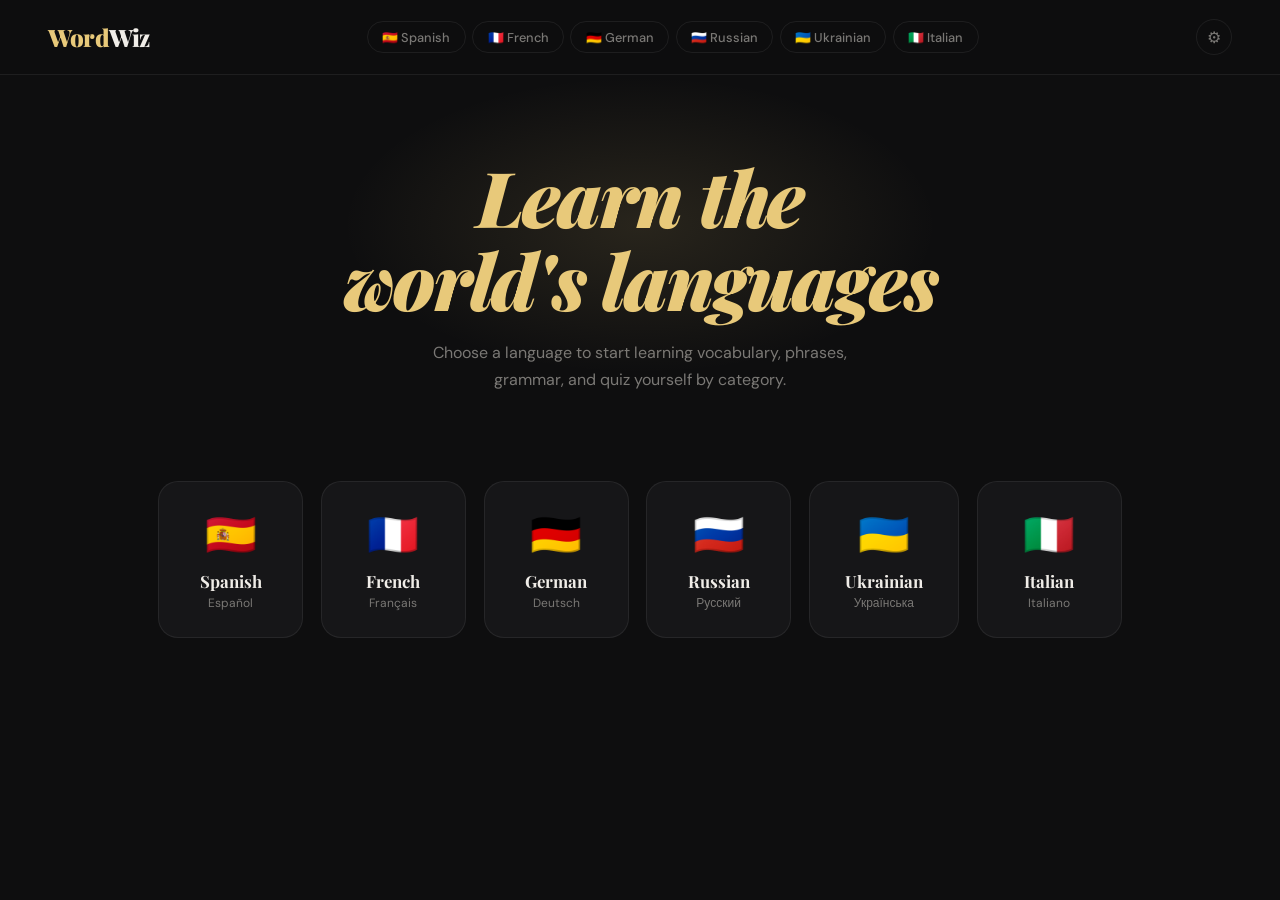
==== commit 169eeec1: "Updated Name & German Updated Name, And German" ====
--- a/index.html
+++ b/index.html
@@ -4,23 +4,24 @@
 <head>
   <meta charset="UTF-8">
   <meta name="viewport" content="width=device-width, initial-scale=1.0">
-  <title>Lingua — Learn Languages</title>
-  <link href="https://fonts.googleapis.com/css2?family=Playfair+Display:ital,wght@0,400;0,700;0,900;1,400;1,700&family=DM+Sans:wght@300;400;500;600&display=swap" rel="stylesheet">
-  <link rel="stylesheet" href="stylesheet.css">
-  <link rel="preload" href="main.js" as="script">
+  <title>WordWiz — Learn Languages</title>
+  <link
+    href="https://fonts.googleapis.com/css2?family=Playfair+Display:ital,wght@0,400;0,700;0,900;1,400;1,700&family=DM+Sans:wght@300;400;500;600&display=swap"
+    rel="stylesheet">
+  <link rel="stylesheet" href="main/stylesheet.css">
 </head>
 
 <body>
   <style src="stylesheet.css"></style>
   <nav>
-    <div class="logo"><span id="logoLin">Lin</span><span id="logoGua">gua</span></div>
+    <div class="logo"><span id="logoLin">Word</span><span id="logoGua">Wiz</span></div>
     <div class="nav-langs" id="navLangs"></div>
     <button class="settings-btn" id="settingsBtn" title="Settings">⚙</button>
   </nav>
 
   <main>
     <section class="hero">
-      <h1><em>Speak the <br>world's languages</em></h1>
+      <h1><em>Learn the<br>world's languages</em></h1>
       <p>Choose a language to start learning vocabulary, phrases, grammar, and quiz yourself by category.</p>
     </section>
 
@@ -128,7 +129,8 @@
       <div class="settings-section">
         <div class="settings-section-label"> <em>Highlight Color</em> </div>
         <div class="settings-swatches" id="highlightSwatches">
-          <div class="settings-swatch active" data-target="highlight" style="background:#f07d6a" data-color="#f07d6a"></div>
+          <div class="settings-swatch active" data-target="highlight" style="background:#f07d6a" data-color="#f07d6a">
+          </div>
           <div class="settings-swatch" data-target="highlight" style="background:#c72626" data-color="#c72626"></div>
           <div class="settings-swatch" data-target="highlight" style="background:#d97415" data-color="#d97415"></div>
           <div class="settings-swatch" data-target="highlight" style="background:#e8c97a" data-color="#e8c97a"></div>
@@ -150,7 +152,8 @@
       <div class="settings-section">
         <div class="settings-section-label"> <em>Accent Color</em> </div>
         <div class="settings-swatches" id="accentSwatches">
-          <div class="settings-swatch active" data-target="accent" style="background:#f07d6a" data-color="#f07d6a"></div>
+          <div class="settings-swatch active" data-target="accent" style="background:#f07d6a" data-color="#f07d6a">
+          </div>
           <div class="settings-swatch" data-target="accent" style="background:#c72626" data-color="#c72626"></div>
           <div class="settings-swatch" data-target="accent" style="background:#d97415" data-color="#d97415"></div>
           <div class="settings-swatch" data-target="accent" style="background:#e8c97a" data-color="#e8c97a"></div>
@@ -217,7 +220,19 @@
     </div>
   </div>
 
-  <script src="main.js"></script>
+  <script src="main/app.js"></script>
+  <script src="main/languages/spanish.js"></script>
+  <script src="main/languages/french.js"></script>
+  <script src="main/languages/german.js"></script>
+  <script src="main/languages/russian.js"></script>
+  <script src="main/languages/ukrainian.js"></script>
+  <script src="main/languages/italian.js"></script>
+
+  <script>
+    document.addEventListener("DOMContentLoaded", () => {
+      init();
+    });
+  </script>
 </body>
 
-</html>
+</html>
--- a/main/stylesheet.css
+++ b/main/stylesheet.css
@@ -0,0 +1,1756 @@
+:root {
+    --bg: #0e0e0f;
+    --surface: #161618;
+    --surface2: #1e1e21;
+    --border: rgba(255, 255, 255, 0.07);
+    --text: #f0ede8;
+    --muted: #7a7875;
+    --accent: #e8c97a;
+    --accent2: #c4a44e;
+    /* themeable colors */
+    --logo-color: #e8c97a;
+    --hero-em-color: #e8c97a;
+    --hero-glow: rgba(232, 201, 122, 0.10);
+    /* font scale */
+    --font-scale: 1;
+    /* body font */
+    --body-font: 'DM Sans', sans-serif;
+}
+
+* {
+    margin: 0;
+    padding: 0;
+    box-sizing: border-box;
+}
+
+body {
+    background: var(--bg);
+    color: var(--text);
+    font-family: var(--body-font);
+    font-size: calc(1rem * var(--font-scale));
+    min-height: 100vh;
+    overflow-x: hidden;
+}
+
+/* ═══════════════════════════════════════════
+       SETTINGS PANEL
+    ═══════════════════════════════════════════ */
+.settings-btn {
+    background: transparent;
+    border: 1px solid var(--border);
+    color: var(--muted);
+    width: 36px;
+    height: 36px;
+    border-radius: 50%;
+    cursor: pointer;
+    font-size: 1rem;
+    display: flex;
+    align-items: center;
+    justify-content: center;
+    flex-shrink: 0;
+    transition: all 0.2s;
+}
+
+.settings-btn:hover {
+    border-color: var(--accent);
+    color: var(--accent);
+}
+
+.settings-overlay {
+    display: none;
+    position: fixed;
+    inset: 0;
+    background: rgba(0, 0, 0, 0.6);
+    backdrop-filter: blur(8px);
+    z-index: 600;
+    align-items: flex-start;
+    justify-content: flex-end;
+    padding: 4.5rem 1.5rem 0;
+}
+
+.settings-overlay.open {
+    display: flex;
+}
+
+.settings-panel {
+    background: var(--surface);
+    border: 1px solid rgba(255, 255, 255, 0.1);
+    border-radius: 20px;
+    width: 640px;
+    max-height: calc(100vh - 6rem);
+    overflow-y: auto;
+    padding: 1.6rem;
+    animation: fadeUp 0.22s ease both;
+}
+
+.settings-header {
+    display: flex;
+    align-items: center;
+    justify-content: space-between;
+    margin-bottom: 1.6rem;
+}
+
+.settings-title {
+    font-family: 'Playfair Display', serif;
+    font-size: 1.15rem;
+    font-weight: 700;
+}
+
+.settings-close {
+    background: var(--surface2);
+    border: 1px solid var(--border);
+    color: var(--muted);
+    width: 28px;
+    height: 28px;
+    border-radius: 50%;
+    cursor: pointer;
+    font-size: 0.85rem;
+    display: flex;
+    align-items: center;
+    justify-content: center;
+    transition: all 0.18s;
+}
+
+.settings-close:hover {
+    color: var(--text);
+}
+
+.settings-section {
+    margin-bottom: 1.5rem;
+}
+
+.settings-section-label {
+    font-size: 0.68rem;
+    font-weight: 700;
+    letter-spacing: 0.14em;
+    text-transform: uppercase;
+    color: var(--muted);
+    margin-bottom: 0.8rem;
+}
+
+/* font size slider */
+.settings-slider-row {
+    display: flex;
+    align-items: center;
+    gap: 0.8rem;
+}
+
+.settings-slider-row span {
+    font-size: 0.78rem;
+    color: var(--muted);
+    min-width: 28px;
+}
+
+.settings-slider {
+    flex: 1;
+    -webkit-appearance: none;
+    appearance: none;
+    height: 4px;
+    background: var(--surface2);
+    border-radius: 2px;
+    outline: none;
+    cursor: pointer;
+}
+
+.settings-slider::-webkit-slider-thumb {
+    -webkit-appearance: none;
+    width: 16px;
+    height: 16px;
+    border-radius: 50%;
+    background: var(--accent);
+    cursor: pointer;
+    border: 2px solid var(--bg);
+}
+
+/* font style chips */
+.settings-chips {
+    display: flex;
+    flex-wrap: wrap;
+    gap: 0.4rem;
+}
+
+.settings-chip {
+    background: var(--surface2);
+    border: 1px solid var(--border);
+    color: var(--muted);
+    font-family: var(--body-font);
+    font-size: 0.78rem;
+    padding: 0.35rem 0.8rem;
+    border-radius: 100px;
+    cursor: pointer;
+    transition: all 0.18s;
+}
+
+.settings-chip:hover {
+    color: var(--text);
+    border-color: rgba(255, 255, 255, 0.2);
+}
+
+.settings-chip.active {
+    border-color: var(--accent);
+    color: var(--accent);
+    background: rgba(232, 201, 122, 0.08);
+}
+
+/* color swatches */
+.settings-swatches {
+    display: flex;
+    flex-wrap: wrap;
+    gap: 0.5rem;
+}
+
+.settings-swatch {
+    width: 28px;
+    height: 28px;
+    border-radius: 50%;
+    cursor: pointer;
+    border: 2px solid transparent;
+    transition: transform 0.15s, border-color 0.15s;
+    flex-shrink: 0;
+}
+
+.settings-swatch:hover {
+    transform: scale(1.15);
+}
+
+.settings-swatch.active {
+    border-color: white;
+}
+
+/* color input row */
+.settings-color-row {
+    display: flex;
+    align-items: center;
+    gap: 0.6rem;
+    margin-top: 0.5rem;
+}
+
+.settings-color-row label {
+    font-size: 0.78rem;
+    color: var(--muted);
+    flex: 1;
+}
+
+.settings-color-input {
+    width: 32px;
+    height: 32px;
+    border-radius: 8px;
+    border: 1px solid var(--border);
+    padding: 0;
+    cursor: pointer;
+    background: none;
+}
+
+.settings-reset {
+    width: 100%;
+    background: transparent;
+    border: 1px solid var(--border);
+    color: var(--muted);
+    font-family: var(--body-font);
+    font-size: 0.82rem;
+    font-weight: 600;
+    padding: 0.6rem;
+    border-radius: 10px;
+    cursor: pointer;
+    transition: all 0.18s;
+    margin-top: 0.5rem;
+}
+
+.settings-reset:hover {
+    border-color: rgba(255, 255, 255, 0.2);
+    color: var(--text);
+}
+
+/* ═══════════════════════════════════════════
+       UNIT QUIZ (path node quiz)
+    ═══════════════════════════════════════════ */
+.unit-quiz-overlay {
+    display: none;
+    position: fixed;
+    inset: 0;
+    background: rgba(0, 0, 0, 0.75);
+    backdrop-filter: blur(8px);
+    z-index: 550;
+    align-items: center;
+    justify-content: center;
+    padding: 1.5rem;
+}
+
+.unit-quiz-overlay.open {
+    display: flex;
+}
+
+.unit-quiz-panel {
+    background: var(--surface);
+    border: 1px solid rgba(232, 201, 122, 0.2);
+    border-radius: 24px;
+    width: 100%;
+    max-width: 500px;
+    max-height: 90vh;
+    overflow-y: auto;
+    padding: 2rem;
+    position: relative;
+    animation: fadeUp 0.25s ease both;
+}
+
+.uq-close {
+    position: absolute;
+    top: 1rem;
+    right: 1rem;
+    background: var(--surface2);
+    border: 1px solid var(--border);
+    color: var(--muted);
+    width: 32px;
+    height: 32px;
+    border-radius: 50%;
+    cursor: pointer;
+    font-size: 1rem;
+    display: flex;
+    align-items: center;
+    justify-content: center;
+    transition: all 0.18s;
+}
+
+.uq-close:hover {
+    color: var(--text);
+}
+
+.uq-header {
+    text-align: center;
+    margin-bottom: 1.6rem;
+}
+
+.uq-icon {
+    font-size: 2.2rem;
+    margin-bottom: 0.4rem;
+}
+
+.uq-title {
+    font-family: 'Playfair Display', serif;
+    font-size: 1.3rem;
+    font-weight: 700;
+    margin-bottom: 0.2rem;
+}
+
+.uq-subtitle {
+    font-size: 0.8rem;
+    color: var(--muted);
+}
+
+.uq-progress-bar {
+    height: 5px;
+    background: var(--surface2);
+    border-radius: 3px;
+    margin-bottom: 1.6rem;
+    overflow: hidden;
+}
+
+.uq-progress-fill {
+    height: 100%;
+    background: linear-gradient(90deg, var(--accent2), var(--accent));
+    border-radius: 3px;
+    transition: width 0.3s ease;
+}
+
+.uq-q-label {
+    font-size: 0.72rem;
+    font-weight: 600;
+    letter-spacing: 0.1em;
+    text-transform: uppercase;
+    color: var(--muted);
+    margin-bottom: 0.5rem;
+}
+
+.uq-word {
+    font-family: 'Playfair Display', serif;
+    font-size: 2rem;
+    font-weight: 700;
+    margin-bottom: 1.2rem;
+    text-align: center;
+}
+
+.uq-options {
+    display: grid;
+    grid-template-columns: 1fr 1fr;
+    gap: 0.65rem;
+    margin-bottom: 1rem;
+}
+
+.uq-opt {
+    background: var(--surface2);
+    border: 1px solid var(--border);
+    color: var(--text);
+    font-family: var(--body-font);
+    font-size: 0.88rem;
+    font-weight: 500;
+    padding: 0.85rem 1rem;
+    border-radius: 12px;
+    cursor: pointer;
+    transition: all 0.15s;
+    text-align: left;
+}
+
+.uq-opt:hover:not(:disabled) {
+    border-color: rgba(232, 201, 122, 0.4);
+    background: var(--surface);
+}
+
+.uq-opt.correct {
+    border-color: #6fcf97;
+    background: rgba(111, 207, 151, 0.12);
+    color: #6fcf97;
+}
+
+.uq-opt.wrong {
+    border-color: #eb5757;
+    background: rgba(235, 87, 87, 0.12);
+    color: #eb5757;
+}
+
+.uq-opt:disabled {
+    cursor: default;
+}
+
+.uq-feedback {
+    text-align: center;
+    min-height: 1.3rem;
+    font-size: 0.85rem;
+    color: var(--muted);
+    margin-bottom: 0.6rem;
+}
+
+.uq-feedback.good {
+    color: #6fcf97;
+}
+
+.uq-feedback.bad {
+    color: #eb5757;
+}
+
+.uq-next {
+    display: none;
+    width: 100%;
+    background: var(--accent);
+    color: var(--bg);
+    border: none;
+    border-radius: 12px;
+    font-family: var(--body-font);
+    font-size: 0.95rem;
+    font-weight: 700;
+    padding: 0.9rem;
+    cursor: pointer;
+    transition: background 0.2s;
+}
+
+.uq-next:hover {
+    background: var(--accent2);
+}
+
+/* result screen */
+.uq-result {
+    display: none;
+    text-align: center;
+    padding: 1rem 0;
+}
+
+.uq-result.visible {
+    display: block;
+}
+
+.uq-result-emoji {
+    font-size: 3rem;
+    margin-bottom: 0.8rem;
+}
+
+.uq-result-score {
+    font-family: 'Playfair Display', serif;
+    font-size: 2.2rem;
+    font-weight: 900;
+    color: var(--accent);
+    margin-bottom: 0.3rem;
+}
+
+.uq-result-msg {
+    color: var(--muted);
+    font-size: 0.9rem;
+    margin-bottom: 1.6rem;
+}
+
+.uq-result-actions {
+    display: flex;
+    gap: 0.7rem;
+    justify-content: center;
+    flex-wrap: wrap;
+}
+
+.uq-btn-pass {
+    background: var(--accent);
+    color: var(--bg);
+    border: none;
+    border-radius: 12px;
+    font-family: var(--body-font);
+    font-size: 0.9rem;
+    font-weight: 700;
+    padding: 0.8rem 1.6rem;
+    cursor: pointer;
+    transition: background 0.2s;
+}
+
+.uq-btn-pass:hover {
+    background: var(--accent2);
+}
+
+.uq-btn-retry {
+    background: transparent;
+    border: 1px solid var(--accent);
+    color: var(--accent);
+    border-radius: 12px;
+    font-family: var(--body-font);
+    font-size: 0.9rem;
+    font-weight: 600;
+    padding: 0.8rem 1.6rem;
+    cursor: pointer;
+    transition: all 0.2s;
+}
+
+.uq-btn-retry:hover {
+    background: rgba(232, 201, 122, 0.08);
+}
+
+@media (max-width: 480px) {
+    .uq-options {
+        grid-template-columns: 1fr;
+    }
+}
+
+nav {
+    display: flex;
+    align-items: center;
+    justify-content: space-between;
+    padding: 1.2rem 3rem;
+    border-bottom: 1px solid var(--border);
+    position: sticky;
+    top: 0;
+    z-index: 100;
+    background: rgba(14, 14, 15, 0.94);
+    backdrop-filter: blur(16px);
+    gap: 1rem;
+}
+
+.logo {
+    font-family: 'Playfair Display', serif;
+    font-size: 1.5rem;
+    font-weight: 900;
+    letter-spacing: -0.02em;
+    flex-shrink: 0;
+}
+
+#logoLin {
+    color: var(--logo-color);
+}
+
+#logoGua {
+    color: var(--text);
+}
+
+.nav-langs {
+    display: flex;
+    gap: 0.4rem;
+    flex-wrap: wrap;
+}
+
+.nav-lang-btn {
+    background: transparent;
+    border: 1px solid var(--border);
+    color: var(--muted);
+    font-family: 'DM Sans', sans-serif;
+    font-size: 0.8rem;
+    font-weight: 500;
+    padding: 0.4rem 0.9rem;
+    border-radius: 100px;
+    cursor: pointer;
+    transition: all 0.2s;
+}
+
+.nav-lang-btn:hover,
+.nav-lang-btn.active {
+    border-color: var(--accent);
+    color: var(--accent);
+    background: rgba(232, 201, 122, 0.08);
+}
+
+.hero {
+    text-align: center;
+    padding: 5rem 2rem 3rem;
+    position: relative;
+}
+
+.hero::before {
+    content: '';
+    position: absolute;
+    top: 0;
+    left: 50%;
+    transform: translateX(-50%);
+    width: 600px;
+    height: 300px;
+    background: radial-gradient(ellipse, var(--hero-glow) 0%, transparent 70%);
+    pointer-events: none;
+}
+
+.hero-eyebrow {
+    font-size: 0.75rem;
+    font-weight: 600;
+    letter-spacing: 0.18em;
+    text-transform: uppercase;
+    color: var(--accent);
+    margin-bottom: 1.2rem;
+}
+
+.hero h1 {
+    font-family: 'Playfair Display', serif;
+    font-size: clamp(2.6rem, 6vw, 4.8rem);
+    font-weight: 900;
+    line-height: 1.07;
+    letter-spacing: -0.03em;
+    margin-bottom: 1.2rem;
+}
+
+.hero h1 em {
+    font-style: italic;
+    color: var(--hero-em-color);
+}
+
+.hero p {
+    font-size: 1rem;
+    color: var(--muted);
+    max-width: 460px;
+    margin: 0 auto 2.5rem;
+    line-height: 1.7;
+}
+
+.lang-picker {
+    display: flex;
+    justify-content: center;
+    gap: 1.1rem;
+    flex-wrap: wrap;
+    margin-bottom: 3.5rem;
+}
+
+.lang-card {
+    background: var(--surface);
+    border: 1px solid var(--border);
+    border-radius: 20px;
+    padding: 1.6rem 2.2rem;
+    cursor: pointer;
+    transition: all 0.25s;
+    text-align: center;
+    min-width: 145px;
+    position: relative;
+    overflow: hidden;
+}
+
+.lang-card::before {
+    content: '';
+    position: absolute;
+    inset: 0;
+    background: linear-gradient(135deg, rgba(232, 201, 122, 0.08), transparent);
+    opacity: 0;
+    transition: opacity 0.25s;
+}
+
+.lang-card:hover {
+    border-color: var(--accent);
+    transform: translateY(-3px);
+}
+
+.lang-card:hover::before {
+    opacity: 1;
+}
+
+.lang-card.selected {
+    border-color: var(--accent);
+    background: #0e0e0e;
+}
+
+.lang-card.selected::before {
+    opacity: 1;
+}
+
+.lang-flag {
+    font-size: 2.6rem;
+    margin-bottom: 0.5rem;
+    display: block;
+}
+
+.lang-name {
+    font-family: 'Playfair Display', serif;
+    font-size: 1.05rem;
+    font-weight: 700;
+}
+
+.lang-native {
+    font-size: 0.75rem;
+    color: var(--muted);
+    margin-top: 0.2rem;
+}
+
+#lesson-area {
+    max-width: 960px;
+    margin: 0 auto;
+    padding: 0 2rem 6rem;
+    display: none;
+}
+
+#lesson-area.visible {
+    display: block;
+}
+
+.section-title {
+    font-family: 'Playfair Display', serif;
+    font-size: 1.7rem;
+    font-weight: 700;
+    margin-bottom: 1.4rem;
+}
+
+.section-title span {
+    color: var(--accent);
+}
+
+.tabs {
+    display: flex;
+    gap: 0.3rem;
+    border-bottom: 1px solid var(--border);
+    margin-bottom: 2.5rem;
+    overflow-x: auto;
+}
+
+.tab {
+    background: transparent;
+    border: none;
+    color: var(--muted);
+    font-family: 'DM Sans', sans-serif;
+    font-size: 0.88rem;
+    font-weight: 500;
+    padding: 0.75rem 1.3rem;
+    cursor: pointer;
+    border-bottom: 2px solid transparent;
+    margin-bottom: -1px;
+    transition: all 0.2s;
+    white-space: nowrap;
+}
+
+.tab:hover {
+    color: var(--text);
+}
+
+.tab.active {
+    color: var(--accent);
+    border-bottom-color: var(--accent);
+}
+
+.cat-filter {
+    display: flex;
+    gap: 0.5rem;
+    flex-wrap: wrap;
+    margin-bottom: 1.8rem;
+}
+
+.cat-btn {
+    background: var(--surface);
+    border: 1px solid var(--border);
+    color: var(--muted);
+    font-family: 'DM Sans', sans-serif;
+    font-size: 0.78rem;
+    font-weight: 600;
+    letter-spacing: 0.05em;
+    padding: 0.38rem 0.9rem;
+    border-radius: 100px;
+    cursor: pointer;
+    transition: all 0.18s;
+}
+
+.cat-btn:hover {
+    color: var(--text);
+    border-color: rgba(255, 255, 255, 0.18);
+}
+
+.cat-btn.active {
+    border-color: var(--accent);
+    color: var(--accent);
+    background: rgba(232, 201, 122, 0.08);
+}
+
+.vocab-count {
+    font-size: 0.8rem;
+    color: var(--muted);
+    margin-bottom: 1rem;
+}
+
+.vocab-count strong {
+    color: var(--accent);
+}
+
+.vocab-grid {
+    display: grid;
+    grid-template-columns: repeat(auto-fill, minmax(185px, 1fr));
+    gap: 0.85rem;
+}
+
+.vocab-card {
+    background: var(--surface);
+    border: 1px solid var(--border);
+    border-radius: 14px;
+    padding: 1.2rem 1.3rem;
+    cursor: pointer;
+    transition: all 0.2s;
+    position: relative;
+}
+
+.vocab-card:hover {
+    border-color: rgba(232, 201, 122, 0.25);
+    transform: translateY(-2px);
+}
+
+.vocab-card.revealed {
+    border-color: rgba(232, 201, 122, 0.2);
+    background: rgba(232, 201, 122, 0.03);
+}
+
+.vocab-card .foreign {
+    font-family: 'Playfair Display', serif;
+    font-size: 1.2rem;
+    font-weight: 700;
+    margin-bottom: 0.25rem;
+}
+
+.vocab-card .english {
+    font-size: 0.82rem;
+    color: var(--muted);
+    display: none;
+}
+
+.vocab-card.revealed .english {
+    display: block;
+}
+
+.vocab-card .category-tag {
+    position: absolute;
+    top: 0.7rem;
+    right: 0.75rem;
+    font-size: 0.62rem;
+    font-weight: 600;
+    letter-spacing: 0.08em;
+    text-transform: uppercase;
+    color: var(--accent2);
+    opacity: 0.75;
+}
+
+.vocab-hint {
+    font-size: 0.73rem;
+    color: var(--muted);
+    margin-top: 1.3rem;
+    text-align: center;
+}
+
+.phrases-list {
+    display: flex;
+    flex-direction: column;
+    gap: 0.85rem;
+}
+
+.phrase-item {
+    background: var(--surface);
+    border: 1px solid var(--border);
+    border-radius: 13px;
+    padding: 1.1rem 1.4rem;
+    display: grid;
+    grid-template-columns: 1fr 1fr auto;
+    gap: 1rem;
+    align-items: center;
+}
+
+.phrase-foreign {
+    font-family: 'Playfair Display', serif;
+    font-size: 1.05rem;
+}
+
+.phrase-english {
+    font-size: 0.87rem;
+    color: var(--muted);
+}
+
+.phrase-context {
+    font-size: 0.7rem;
+    color: var(--accent2);
+    font-weight: 600;
+    letter-spacing: 0.06em;
+    text-transform: uppercase;
+    text-align: right;
+}
+
+.grammar-section {
+    display: flex;
+    flex-direction: column;
+    gap: 1.3rem;
+}
+
+.grammar-block {
+    background: var(--surface);
+    border: 1px solid var(--border);
+    border-radius: 15px;
+    padding: 1.6rem;
+}
+
+.grammar-block h3 {
+    font-family: 'Playfair Display', serif;
+    font-size: 1.15rem;
+    margin-bottom: 0.7rem;
+    color: var(--accent);
+}
+
+.grammar-block p {
+    color: var(--muted);
+    font-size: 0.92rem;
+    line-height: 1.7;
+    margin-bottom: 0.7rem;
+}
+
+.grammar-example {
+    background: var(--surface2);
+    border-radius: 9px;
+    padding: 0.8rem 1.1rem;
+    margin-top: 0.45rem;
+    font-family: 'Playfair Display', serif;
+    font-size: 0.97rem;
+    border-left: 3px solid var(--accent);
+}
+
+.grammar-example span {
+    color: var(--muted);
+    font-family: 'DM Sans', sans-serif;
+    font-size: 0.82rem;
+    font-style: normal;
+    margin-left: 0.7rem;
+}
+
+/* QUIZ */
+.quiz-setup {
+    background: var(--surface);
+    border: 1px solid var(--border);
+    border-radius: 18px;
+    padding: 2rem;
+    margin-bottom: 1.8rem;
+}
+
+.quiz-setup-label {
+    font-size: 0.75rem;
+    font-weight: 600;
+    letter-spacing: 0.12em;
+    text-transform: uppercase;
+    color: var(--muted);
+    margin-bottom: 0.9rem;
+}
+
+.quiz-cat-grid {
+    display: flex;
+    flex-wrap: wrap;
+    gap: 0.5rem;
+    margin-bottom: 1.2rem;
+}
+
+.quiz-cat-btn {
+    background: var(--surface2);
+    border: 1px solid var(--border);
+    color: var(--muted);
+    font-family: 'DM Sans', sans-serif;
+    font-size: 0.8rem;
+    font-weight: 600;
+    padding: 0.42rem 1rem;
+    border-radius: 100px;
+    cursor: pointer;
+    transition: all 0.18s;
+}
+
+.quiz-cat-btn:hover {
+    color: var(--text);
+    border-color: rgba(255, 255, 255, 0.2);
+}
+
+.quiz-cat-btn.selected {
+    border-color: var(--accent);
+    color: var(--accent);
+    background: rgba(232, 201, 122, 0.08);
+}
+
+.quiz-meta {
+    font-size: 0.82rem;
+    color: var(--muted);
+    margin-bottom: 1.2rem;
+}
+
+.quiz-meta strong {
+    color: var(--accent);
+}
+
+.btn-start-quiz {
+    background: var(--accent);
+    color: var(--bg);
+    border: none;
+    border-radius: 11px;
+    font-family: 'DM Sans', sans-serif;
+    font-size: 0.95rem;
+    font-weight: 700;
+    padding: 0.85rem 2rem;
+    cursor: pointer;
+    transition: background 0.2s;
+}
+
+.btn-start-quiz:hover:not(:disabled) {
+    background: var(--accent2);
+}
+
+.btn-start-quiz:disabled {
+    opacity: 0.4;
+    cursor: not-allowed;
+}
+
+.quiz-active {
+    display: none;
+}
+
+.quiz-active.running {
+    display: block;
+}
+
+.quiz-wrap {
+    max-width: 540px;
+    margin: 0 auto;
+}
+
+.quiz-header {
+    display: flex;
+    justify-content: space-between;
+    align-items: center;
+    margin-bottom: 1rem;
+}
+
+.quiz-progress-text {
+    font-size: 0.82rem;
+    color: var(--muted);
+}
+
+.quiz-progress-bar {
+    height: 4px;
+    background: var(--surface2);
+    border-radius: 2px;
+    margin-bottom: 1.5rem;
+    overflow: hidden;
+}
+
+.quiz-progress-fill {
+    height: 100%;
+    background: var(--accent);
+    border-radius: 2px;
+    transition: width 0.3s ease;
+}
+
+.quiz-question {
+    background: var(--surface);
+    border: 1px solid var(--border);
+    border-radius: 20px;
+    padding: 2.2rem;
+    text-align: center;
+    margin-bottom: 1.3rem;
+}
+
+.quiz-prompt {
+    font-size: 0.75rem;
+    color: var(--muted);
+    margin-bottom: 0.7rem;
+    letter-spacing: 0.1em;
+    text-transform: uppercase;
+}
+
+.quiz-category-badge {
+    display: inline-block;
+    font-size: 0.68rem;
+    font-weight: 600;
+    letter-spacing: 0.08em;
+    text-transform: uppercase;
+    color: var(--accent2);
+    background: rgba(232, 201, 122, 0.08);
+    padding: 0.2rem 0.7rem;
+    border-radius: 100px;
+    margin-bottom: 0.9rem;
+}
+
+.quiz-word {
+    font-family: 'Playfair Display', serif;
+    font-size: 2.3rem;
+    font-weight: 700;
+}
+
+.quiz-options {
+    display: grid;
+    grid-template-columns: 1fr 1fr;
+    gap: 0.7rem;
+}
+
+.quiz-opt {
+    background: var(--surface);
+    border: 1px solid var(--border);
+    color: var(--text);
+    font-family: 'DM Sans', sans-serif;
+    font-size: 0.9rem;
+    font-weight: 500;
+    padding: 0.9rem 1.2rem;
+    border-radius: 11px;
+    cursor: pointer;
+    transition: all 0.18s;
+    text-align: left;
+}
+
+.quiz-opt:hover:not(:disabled) {
+    border-color: rgba(232, 201, 122, 0.35);
+    background: var(--surface2);
+}
+
+.quiz-opt.correct {
+    border-color: #6fcf97;
+    background: rgba(111, 207, 151, 0.1);
+    color: #6fcf97;
+}
+
+.quiz-opt.wrong {
+    border-color: #eb5757;
+    background: rgba(235, 87, 87, 0.1);
+    color: #eb5757;
+}
+
+.quiz-opt:disabled {
+    cursor: default;
+}
+
+.quiz-feedback {
+    text-align: center;
+    margin-top: 1rem;
+    font-size: 0.88rem;
+    min-height: 1.4rem;
+    color: var(--muted);
+}
+
+.quiz-feedback.good {
+    color: #6fcf97;
+}
+
+.quiz-feedback.bad {
+    color: #eb5757;
+}
+
+.btn-next {
+    display: none;
+    width: 100%;
+    margin-top: 0.9rem;
+    background: var(--accent);
+    color: var(--bg);
+    border: none;
+    border-radius: 11px;
+    font-family: 'DM Sans', sans-serif;
+    font-size: 0.95rem;
+    font-weight: 700;
+    padding: 0.9rem;
+    cursor: pointer;
+    transition: background 0.2s;
+}
+
+.btn-next:hover {
+    background: var(--accent2);
+}
+
+.quiz-result {
+    display: none;
+    text-align: center;
+    background: var(--surface);
+    border: 1px solid var(--border);
+    border-radius: 20px;
+    padding: 3rem 2rem;
+}
+
+.quiz-result.visible {
+    display: block;
+}
+
+.result-emoji {
+    font-size: 3rem;
+    margin-bottom: 1rem;
+}
+
+.result-score {
+    font-family: 'Playfair Display', serif;
+    font-size: 2.5rem;
+    font-weight: 900;
+    color: var(--accent);
+    margin-bottom: 0.4rem;
+}
+
+.result-label {
+    color: var(--muted);
+    font-size: 0.95rem;
+    margin-bottom: 1.8rem;
+}
+
+.btn-retry {
+    background: transparent;
+    border: 1px solid var(--accent);
+    color: var(--accent);
+    font-family: 'DM Sans', sans-serif;
+    font-size: 0.9rem;
+    font-weight: 600;
+    padding: 0.75rem 2rem;
+    border-radius: 11px;
+    cursor: pointer;
+    transition: all 0.2s;
+}
+
+.btn-retry:hover {
+    background: rgba(232, 201, 122, 0.08);
+}
+
+.tab-panel {
+    display: none;
+}
+
+.tab-panel.active {
+    display: block;
+}
+
+@keyframes fadeUp {
+    from {
+        opacity: 0;
+        transform: translateY(16px);
+    }
+
+    to {
+        opacity: 1;
+        transform: translateY(0);
+    }
+}
+
+.animate-in {
+    animation: fadeUp 0.38s ease both;
+}
+
+@media (max-width: 620px) {
+    nav {
+        padding: 1rem 1.2rem;
+    }
+
+    .hero {
+        padding: 3.5rem 1.2rem 2rem;
+    }
+
+    .phrase-item {
+        grid-template-columns: 1fr;
+    }
+
+    .quiz-options {
+        grid-template-columns: 1fr;
+    }
+}
+
+/* ═══════════════════════════════════════════════
+       LEARNING PATH — Duolingo-style skill tree
+    ═══════════════════════════════════════════════ */
+
+.path-header {
+    display: flex;
+    align-items: center;
+    justify-content: space-between;
+    flex-wrap: wrap;
+    gap: 1rem;
+    margin-bottom: 2rem;
+}
+
+.path-legend {
+    display: flex;
+    gap: 1.2rem;
+    align-items: center;
+    flex-wrap: wrap;
+}
+
+.path-legend-item {
+    display: flex;
+    align-items: center;
+    gap: 0.4rem;
+    font-size: 0.75rem;
+    color: var(--muted);
+}
+
+.legend-dot {
+    width: 10px;
+    height: 10px;
+    border-radius: 50%;
+    flex-shrink: 0;
+}
+
+.legend-dot.done {
+    background: var(--accent);
+}
+
+.legend-dot.active {
+    background: #7ec8e3;
+}
+
+.legend-dot.locked {
+    background: var(--surface2);
+    border: 1px solid var(--border);
+}
+
+/* The spine track */
+.path-track {
+    position: relative;
+    display: flex;
+    flex-direction: column;
+    align-items: center;
+    gap: 0;
+    padding-bottom: 3rem;
+}
+
+/* Section divider banners */
+.path-section-banner {
+    width: 100%;
+    max-width: 480px;
+    background: var(--surface2);
+    border: 1px solid var(--border);
+    border-radius: 14px;
+    padding: 0.9rem 1.5rem;
+    margin: 2rem 0 1.2rem;
+    display: flex;
+    align-items: center;
+    gap: 0.9rem;
+}
+
+.path-section-banner:first-of-type {
+    margin-top: 0;
+}
+
+.path-section-icon {
+    font-size: 1.5rem;
+    flex-shrink: 0;
+}
+
+.path-section-info {
+    flex: 1;
+}
+
+.path-section-title {
+    font-family: 'Playfair Display', serif;
+    font-size: 1rem;
+    font-weight: 700;
+    color: var(--text);
+}
+
+.path-section-subtitle {
+    font-size: 0.75rem;
+    color: var(--muted);
+    margin-top: 0.15rem;
+}
+
+.path-section-progress {
+    font-size: 0.72rem;
+    font-weight: 600;
+    color: var(--accent);
+    white-space: nowrap;
+}
+
+/* Connector line between nodes */
+.path-connector {
+    width: 3px;
+    height: 28px;
+    background: var(--border);
+    border-radius: 2px;
+    flex-shrink: 0;
+}
+
+.path-connector.done {
+    background: rgba(232, 201, 122, 0.4);
+}
+
+/* Individual skill nodes */
+.path-row {
+    display: flex;
+    align-items: center;
+    gap: 1rem;
+    width: 100%;
+    max-width: 480px;
+    position: relative;
+}
+
+/* Zig-zag offset classes */
+.path-row.offset-left {
+    transform: translateX(-60px);
+}
+
+.path-row.offset-right {
+    transform: translateX(60px);
+}
+
+.path-row.offset-center {
+    transform: translateX(0);
+}
+
+.path-node-btn {
+    position: relative;
+    width: 72px;
+    height: 72px;
+    border-radius: 50%;
+    border: none;
+    cursor: pointer;
+    flex-shrink: 0;
+    display: flex;
+    flex-direction: column;
+    align-items: center;
+    justify-content: center;
+    transition: transform 0.2s, box-shadow 0.2s;
+    font-size: 1.8rem;
+    background: var(--surface2);
+    box-shadow: 0 4px 0 rgba(0, 0, 0, 0.4);
+}
+
+.path-node-btn:hover:not(.locked) {
+    transform: translateY(-3px);
+    box-shadow: 0 7px 0 rgba(0, 0, 0, 0.4);
+}
+
+.path-node-btn:active:not(.locked) {
+    transform: translateY(1px);
+    box-shadow: 0 2px 0 rgba(0, 0, 0, 0.4);
+}
+
+/* State: done */
+.path-node-btn.done {
+    background: linear-gradient(145deg, #d4a843, #e8c97a);
+    box-shadow: 0 4px 0 #a07828;
+}
+
+.path-node-btn.done:hover {
+    box-shadow: 0 7px 0 #a07828;
+}
+
+/* State: active (current) */
+.path-node-btn.active {
+    background: linear-gradient(145deg, #5bb8d4, #7ec8e3);
+    box-shadow: 0 4px 0 #3a8fa8;
+    animation: pulse-node 2s ease-in-out infinite;
+}
+
+.path-node-btn.active:hover {
+    box-shadow: 0 7px 0 #3a8fa8;
+}
+
+/* State: locked */
+.path-node-btn.locked {
+    opacity: 0.38;
+    cursor: default;
+    box-shadow: 0 4px 0 rgba(0, 0, 0, 0.2);
+}
+
+@keyframes pulse-node {
+
+    0%,
+    100% {
+        box-shadow: 0 4px 0 #3a8fa8, 0 0 0 0 rgba(126, 200, 227, 0.4);
+    }
+
+    50% {
+        box-shadow: 0 4px 0 #3a8fa8, 0 0 0 10px rgba(126, 200, 227, 0);
+    }
+}
+
+/* Crown / star on completed */
+.path-node-crown {
+    position: absolute;
+    top: -10px;
+    font-size: 0.85rem;
+}
+
+/* XP badge */
+.path-node-xp {
+    position: absolute;
+    bottom: -8px;
+    background: var(--bg);
+    border: 1.5px solid var(--border);
+    border-radius: 100px;
+    font-size: 0.6rem;
+    font-weight: 700;
+    color: var(--accent);
+    padding: 0.1rem 0.45rem;
+    letter-spacing: 0.04em;
+}
+
+.path-node-btn.active .path-node-xp {
+    border-color: #7ec8e3;
+    color: #7ec8e3;
+}
+
+.path-node-btn.locked .path-node-xp {
+    color: var(--muted);
+}
+
+/* Node label beside the bubble */
+.path-node-label {
+    flex: 1;
+}
+
+.path-node-name {
+    font-family: 'Playfair Display', serif;
+    font-size: 0.95rem;
+    font-weight: 700;
+    color: var(--text);
+    margin-bottom: 0.2rem;
+}
+
+.path-node-desc {
+    font-size: 0.77rem;
+    color: var(--muted);
+    line-height: 1.45;
+}
+
+.path-node-tag {
+    display: inline-block;
+    font-size: 0.62rem;
+    font-weight: 700;
+    letter-spacing: 0.08em;
+    text-transform: uppercase;
+    padding: 0.15rem 0.55rem;
+    border-radius: 100px;
+    margin-top: 0.35rem;
+}
+
+.path-node-tag.done {
+    background: rgba(232, 201, 122, 0.15);
+    color: var(--accent);
+}
+
+.path-node-tag.active {
+    background: rgba(126, 200, 227, 0.15);
+    color: #7ec8e3;
+}
+
+.path-node-tag.locked {
+    background: var(--surface2);
+    color: var(--muted);
+}
+
+/* Streak / overall progress bar */
+.path-overall-bar {
+    width: 100%;
+    max-width: 480px;
+    background: var(--surface);
+    border: 1px solid var(--border);
+    border-radius: 14px;
+    padding: 1.2rem 1.6rem;
+    margin-bottom: 2.5rem;
+    display: flex;
+    align-items: center;
+    gap: 1.4rem;
+}
+
+.path-overall-emoji {
+    font-size: 2rem;
+    flex-shrink: 0;
+}
+
+.path-overall-info {
+    flex: 1;
+}
+
+.path-overall-title {
+    font-size: 0.8rem;
+    font-weight: 600;
+    letter-spacing: 0.1em;
+    text-transform: uppercase;
+    color: var(--muted);
+    margin-bottom: 0.5rem;
+}
+
+.path-overall-track {
+    height: 8px;
+    background: var(--surface2);
+    border-radius: 4px;
+    overflow: hidden;
+}
+
+.path-overall-fill {
+    height: 100%;
+    background: linear-gradient(90deg, var(--accent2), var(--accent));
+    border-radius: 4px;
+    transition: width 0.6s ease;
+}
+
+.path-overall-pct {
+    font-size: 0.75rem;
+    color: var(--accent);
+    font-weight: 600;
+    margin-top: 0.35rem;
+}
+
+/* No path placeholder */
+.path-empty {
+    text-align: center;
+    padding: 4rem 2rem;
+    color: var(--muted);
+}
+
+.path-empty-icon {
+    font-size: 3rem;
+    margin-bottom: 1rem;
+}
+
+.path-empty h3 {
+    font-family: 'Playfair Display', serif;
+    font-size: 1.3rem;
+    color: var(--text);
+    margin-bottom: 0.6rem;
+}
+
+.path-empty p {
+    font-size: 0.88rem;
+    line-height: 1.6;
+    max-width: 340px;
+    margin: 0 auto;
+}
+
+/* Modal overlay for node detail */
+.path-modal-overlay {
+    display: none;
+    position: fixed;
+    inset: 0;
+    background: rgba(0, 0, 0, 0.65);
+    backdrop-filter: blur(6px);
+    z-index: 500;
+    align-items: center;
+    justify-content: center;
+    padding: 1.5rem;
+}
+
+.path-modal-overlay.open {
+    display: flex;
+}
+
+.path-modal {
+    background: var(--surface);
+    border: 1px solid rgba(232, 201, 122, 0.2);
+    border-radius: 22px;
+    padding: 2rem;
+    max-width: 420px;
+    width: 100%;
+    position: relative;
+    animation: fadeUp 0.25s ease both;
+}
+
+.path-modal-close {
+    position: absolute;
+    top: 1rem;
+    right: 1rem;
+    background: var(--surface2);
+    border: 1px solid var(--border);
+    color: var(--muted);
+    border-radius: 50%;
+    width: 32px;
+    height: 32px;
+    font-size: 1rem;
+    cursor: pointer;
+    display: flex;
+    align-items: center;
+    justify-content: center;
+    transition: all 0.18s;
+}
+
+.path-modal-close:hover {
+    color: var(--text);
+    border-color: rgba(255, 255, 255, 0.2);
+}
+
+.path-modal-icon {
+    font-size: 2.8rem;
+    text-align: center;
+    margin-bottom: 0.7rem;
+}
+
+.path-modal-title {
+    font-family: 'Playfair Display', serif;
+    font-size: 1.4rem;
+    font-weight: 700;
+    text-align: center;
+    margin-bottom: 0.3rem;
+}
+
+.path-modal-section {
+    font-size: 0.72rem;
+    font-weight: 600;
+    letter-spacing: 0.1em;
+    text-transform: uppercase;
+    color: var(--accent);
+    text-align: center;
+    margin-bottom: 1rem;
+}
+
+.path-modal-desc {
+    color: var(--muted);
+    font-size: 0.88rem;
+    line-height: 1.65;
+    text-align: center;
+    margin-bottom: 1.4rem;
+}
+
+.path-modal-skills {
+    display: flex;
+    flex-wrap: wrap;
+    gap: 0.5rem;
+    justify-content: center;
+    margin-bottom: 1.6rem;
+}
+
+.path-modal-skill-tag {
+    background: var(--surface2);
+    border: 1px solid var(--border);
+    border-radius: 100px;
+    font-size: 0.75rem;
+    padding: 0.3rem 0.8rem;
+    color: var(--muted);
+}
+
+.path-modal-cta {
+    width: 100%;
+    background: var(--accent);
+    color: var(--bg);
+    border: none;
+    border-radius: 12px;
+    font-family: 'DM Sans', sans-serif;
+    font-size: 0.95rem;
+    font-weight: 700;
+    padding: 0.9rem;
+    cursor: pointer;
+    transition: background 0.2s;
+}
+
+.path-modal-cta:hover {
+    background: var(--accent2);
+}
+
+.path-modal-cta.locked-cta {
+    background: var(--surface2);
+    color: var(--muted);
+    cursor: default;
+}
+
+@media (max-width: 620px) {
+    .path-row.offset-left {
+        transform: translateX(-28px);
+    }
+
+    .path-row.offset-right {
+        transform: translateX(28px);
+    }
+}
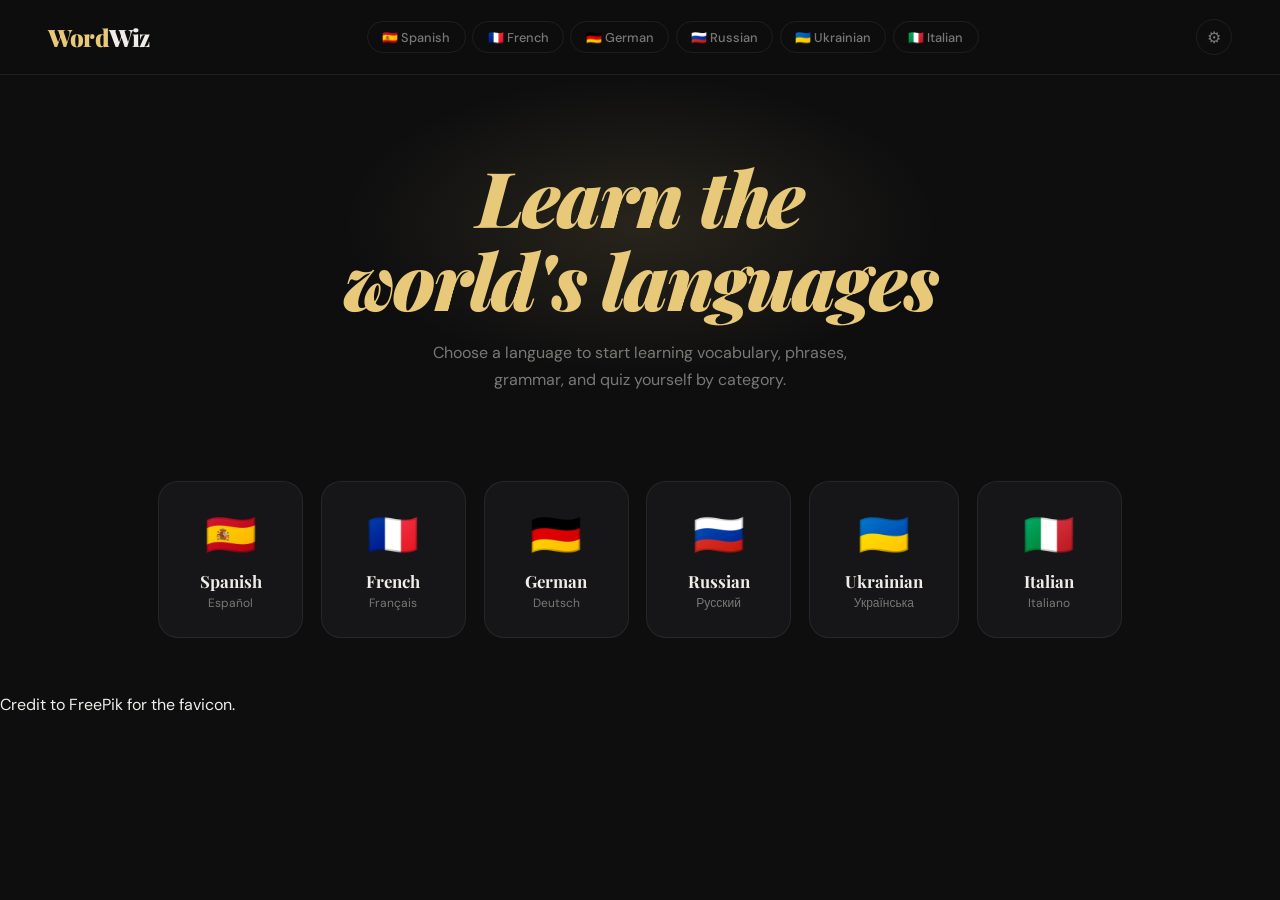
==== commit 23dd07dd: "Update index.html" ====
--- a/index.html
+++ b/index.html
@@ -9,6 +9,7 @@
     href="https://fonts.googleapis.com/css2?family=Playfair+Display:ital,wght@0,400;0,700;0,900;1,400;1,700&family=DM+Sans:wght@300;400;500;600&display=swap"
     rel="stylesheet">
   <link rel="stylesheet" href="main/stylesheet.css">
+  <link rel="icon" href="main/images/belgium.png">
 </head>
 
 <body>
@@ -219,7 +220,9 @@
       <button class="path-modal-cta" id="pmCta"></button>
     </div>
   </div>
-
+  <footer class="foot">
+    <p>Credit to FreePik for the favicon.</p>
+  </footer>
   <script src="main/app.js"></script>
   <script src="main/languages/spanish.js"></script>
   <script src="main/languages/french.js"></script>
@@ -235,4 +238,4 @@
   </script>
 </body>
 
-</html>+</html>
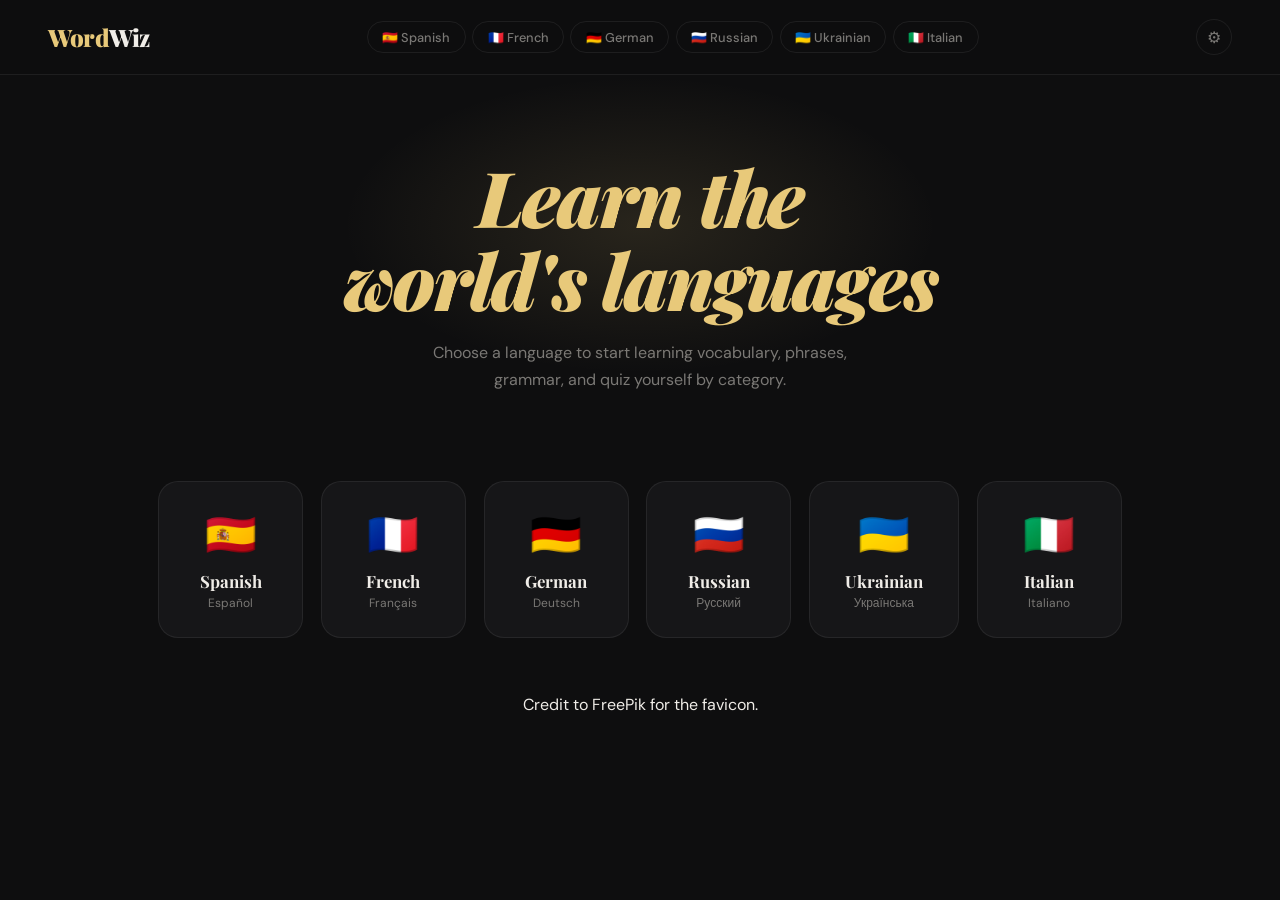
==== commit 295fc01c: "Merge branch 'main' of https://github.com/GamingWyYT/WordWiz" ====
--- a/index.html
+++ b/index.html
@@ -9,13 +9,13 @@
     href="https://fonts.googleapis.com/css2?family=Playfair+Display:ital,wght@0,400;0,700;0,900;1,400;1,700&family=DM+Sans:wght@300;400;500;600&display=swap"
     rel="stylesheet">
   <link rel="stylesheet" href="main/stylesheet.css">
-  <link rel="icon" href="main/images/belgium.png">
+  <link rel="icon" href="main/images/brain-bulb.png">
 </head>
 
 <body>
   <style src="stylesheet.css"></style>
   <nav>
-    <div class="logo"><span id="logoLin">Word</span><span id="logoGua">Wiz</span></div>
+    <div class="logo"><span id="logoWord">Word</span><span id="logoWiz">Wiz</span></div>
     <div class="nav-langs" id="navLangs"></div>
     <button class="settings-btn" id="settingsBtn" title="Settings">⚙</button>
   </nav>
--- a/main/stylesheet.css
+++ b/main/stylesheet.css
@@ -31,7 +31,10 @@
     min-height: 100vh;
     overflow-x: hidden;
 }
-
+.foot{
+    text-align:center;
+    color: var(--text);
+}
 /* ═══════════════════════════════════════════
        SETTINGS PANEL
     ═══════════════════════════════════════════ */
@@ -545,11 +548,11 @@
     flex-shrink: 0;
 }
 
-#logoLin {
+#logoWord {
     color: var(--logo-color);
 }
 
-#logoGua {
+#logoWiz {
     color: var(--text);
 }
 
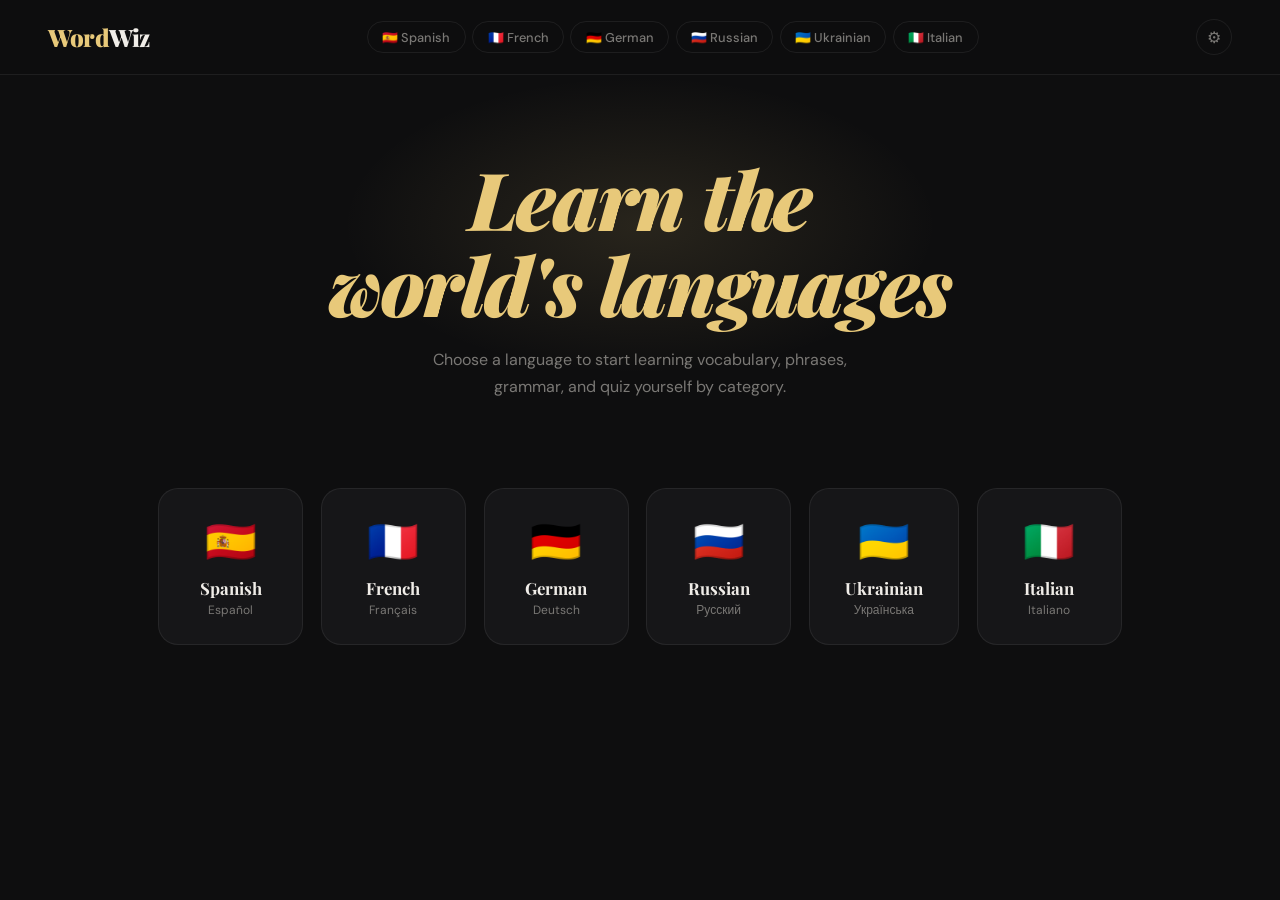
==== commit 8ffac622: "Fixed Text Size Setting & More German I have nothing to complain about here" ====
--- a/index.html
+++ b/index.html
@@ -110,7 +110,7 @@
         <div class="settings-section-label">Font Size</div>
         <div class="settings-slider-row">
           <span>A</span>
-          <input type="range" class="settings-slider" id="fontSizeSlider" min="0.75" max="1.25" step="0.05" value="1">
+          <input type="range" class="settings-slider" id="fontSizeSlider" min="1" max="1.5" step="0.05" value="1">
           <span style="font-size:1.2rem">A</span>
         </div>
       </div>
@@ -171,6 +171,9 @@
           <label>Custom Color</label>
           <input type="color" class="settings-color-input" id="accentColorPicker" value="#e8c97a">
         </div>
+
+        
+        <p class="foot">Credit to FreePik for the favicon.</p>
       </div>
 
       <button class="settings-reset" onclick="resetSettings()">↺ Reset to defaults</button>
@@ -220,13 +223,12 @@
       <button class="path-modal-cta" id="pmCta"></button>
     </div>
   </div>
-  <footer class="foot">
-    <p>Credit to FreePik for the favicon.</p>
-  </footer>
   <script src="main/app.js"></script>
+  <!-- Languages Section #1, Has Learning Paths-->
   <script src="main/languages/spanish.js"></script>
   <script src="main/languages/french.js"></script>
   <script src="main/languages/german.js"></script>
+  <!-- Languages Section #2 -->
   <script src="main/languages/russian.js"></script>
   <script src="main/languages/ukrainian.js"></script>
   <script src="main/languages/italian.js"></script>
@@ -238,4 +240,4 @@
   </script>
 </body>
 
-</html>
+</html>
--- a/main/stylesheet.css
+++ b/main/stylesheet.css
@@ -31,6 +31,7 @@
     min-height: 100vh;
     overflow-x: hidden;
 }
+
 .foot{
     text-align:center;
     color: var(--text);
@@ -307,7 +308,7 @@
     height: 32px;
     border-radius: 50%;
     cursor: pointer;
-    font-size: 1rem;
+    font-size: calc(1rem * var(--font-scale));
     display: flex;
     align-items: center;
     justify-content: center;
@@ -324,19 +325,19 @@
 }
 
 .uq-icon {
-    font-size: 2.2rem;
+    font-size: calc(2.2rem * var(--font-scale));
     margin-bottom: 0.4rem;
 }
 
 .uq-title {
     font-family: 'Playfair Display', serif;
-    font-size: 1.3rem;
+    font-size: calc(1.3rem * var(--font-scale));
     font-weight: 700;
     margin-bottom: 0.2rem;
 }
 
 .uq-subtitle {
-    font-size: 0.8rem;
+    font-size: calc(0.8rem * var(--font-scale));
     color: var(--muted);
 }
 
@@ -356,7 +357,7 @@
 }
 
 .uq-q-label {
-    font-size: 0.72rem;
+    font-size: calc(0.72rem * var(--font-scale));
     font-weight: 600;
     letter-spacing: 0.1em;
     text-transform: uppercase;
@@ -366,7 +367,7 @@
 
 .uq-word {
     font-family: 'Playfair Display', serif;
-    font-size: 2rem;
+    font-size: calc(2rem * var(--font-scale));
     font-weight: 700;
     margin-bottom: 1.2rem;
     text-align: center;
@@ -384,7 +385,7 @@
     border: 1px solid var(--border);
     color: var(--text);
     font-family: var(--body-font);
-    font-size: 0.88rem;
+    font-size: calc(0.88rem * var(--font-scale));
     font-weight: 500;
     padding: 0.85rem 1rem;
     border-radius: 12px;
@@ -417,7 +418,7 @@
 .uq-feedback {
     text-align: center;
     min-height: 1.3rem;
-    font-size: 0.85rem;
+    font-size: calc(0.85rem * var(--font-scale));
     color: var(--muted);
     margin-bottom: 0.6rem;
 }
@@ -438,7 +439,7 @@
     border: none;
     border-radius: 12px;
     font-family: var(--body-font);
-    font-size: 0.95rem;
+    font-size: calc(0.95rem * var(--font-scale));
     font-weight: 700;
     padding: 0.9rem;
     cursor: pointer;
@@ -461,13 +462,13 @@
 }
 
 .uq-result-emoji {
-    font-size: 3rem;
+    font-size: calc(3rem * var(--font-scale));
     margin-bottom: 0.8rem;
 }
 
 .uq-result-score {
     font-family: 'Playfair Display', serif;
-    font-size: 2.2rem;
+    font-size: calc(2.2.rem * var(--font-scale));
     font-weight: 900;
     color: var(--accent);
     margin-bottom: 0.3rem;
@@ -475,7 +476,7 @@
 
 .uq-result-msg {
     color: var(--muted);
-    font-size: 0.9rem;
+    font-size: calc(0.9rem * var(--font-scale));
     margin-bottom: 1.6rem;
 }
 
@@ -492,7 +493,7 @@
     border: none;
     border-radius: 12px;
     font-family: var(--body-font);
-    font-size: 0.9rem;
+    font-size: calc(0.9rem * var(--font-scale));
     font-weight: 700;
     padding: 0.8rem 1.6rem;
     cursor: pointer;
@@ -509,7 +510,7 @@
     color: var(--accent);
     border-radius: 12px;
     font-family: var(--body-font);
-    font-size: 0.9rem;
+    font-size: calc(0.9rem * var(--font-scale));
     font-weight: 600;
     padding: 0.8rem 1.6rem;
     cursor: pointer;
@@ -542,7 +543,7 @@
 
 .logo {
     font-family: 'Playfair Display', serif;
-    font-size: 1.5rem;
+    font-size: calc(1.5rem * var(--font-scale));
     font-weight: 900;
     letter-spacing: -0.02em;
     flex-shrink: 0;
@@ -567,7 +568,7 @@
     border: 1px solid var(--border);
     color: var(--muted);
     font-family: 'DM Sans', sans-serif;
-    font-size: 0.8rem;
+    font-size: calc(0.8rem * var(--font-scale));
     font-weight: 500;
     padding: 0.4rem 0.9rem;
     border-radius: 100px;
@@ -601,7 +602,7 @@
 }
 
 .hero-eyebrow {
-    font-size: 0.75rem;
+    font-size: calc(0.75rem * var(--font-scale));
     font-weight: 600;
     letter-spacing: 0.18em;
     text-transform: uppercase;
@@ -620,11 +621,12 @@
 
 .hero h1 em {
     font-style: italic;
+    font-size: calc(5.0rem * var(--font-scale));
     color: var(--hero-em-color);
 }
 
 .hero p {
-    font-size: 1rem;
+    font-size: calc(1rem * var(--font-scale));
     color: var(--muted);
     max-width: 460px;
     margin: 0 auto 2.5rem;
@@ -680,19 +682,19 @@
 }
 
 .lang-flag {
-    font-size: 2.6rem;
+    font-size: calc(2.6rem * var(--font-scale));
     margin-bottom: 0.5rem;
     display: block;
 }
 
 .lang-name {
     font-family: 'Playfair Display', serif;
-    font-size: 1.05rem;
+    font-size: calc(1.05rem * var(--font-scale));
     font-weight: 700;
 }
 
 .lang-native {
-    font-size: 0.75rem;
+    font-size: calc(0.75rem * var(--font-scale));
     color: var(--muted);
     margin-top: 0.2rem;
 }
@@ -710,7 +712,7 @@
 
 .section-title {
     font-family: 'Playfair Display', serif;
-    font-size: 1.7rem;
+    font-size: calc(1.7rem * var(--font-scale));
     font-weight: 700;
     margin-bottom: 1.4rem;
 }
@@ -732,7 +734,7 @@
     border: none;
     color: var(--muted);
     font-family: 'DM Sans', sans-serif;
-    font-size: 0.88rem;
+    font-size: calc(0.88rem * var(--font-scale));
     font-weight: 500;
     padding: 0.75rem 1.3rem;
     cursor: pointer;
@@ -763,7 +765,7 @@
     border: 1px solid var(--border);
     color: var(--muted);
     font-family: 'DM Sans', sans-serif;
-    font-size: 0.78rem;
+    font-size: calc(0.78rem * var(--font-scale));
     font-weight: 600;
     letter-spacing: 0.05em;
     padding: 0.38rem 0.9rem;
@@ -784,7 +786,7 @@
 }
 
 .vocab-count {
-    font-size: 0.8rem;
+    font-size: calc(0.8rem * var(--font-scale));
     color: var(--muted);
     margin-bottom: 1rem;
 }
@@ -821,13 +823,13 @@
 
 .vocab-card .foreign {
     font-family: 'Playfair Display', serif;
-    font-size: 1.2rem;
+    font-size: 500px * var(--font-scale);
     font-weight: 700;
     margin-bottom: 0.25rem;
 }
 
 .vocab-card .english {
-    font-size: 0.82rem;
+    font-size: 2.5px * var(--font-scale);
     color: var(--muted);
     display: none;
 }
@@ -840,7 +842,7 @@
     position: absolute;
     top: 0.7rem;
     right: 0.75rem;
-    font-size: 0.62rem;
+    font-size: calc(0.62rem * var(--font-scale));
     font-weight: 600;
     letter-spacing: 0.08em;
     text-transform: uppercase;
@@ -849,7 +851,7 @@
 }
 
 .vocab-hint {
-    font-size: 0.73rem;
+    font-size: calc(0.73rem * var(--font-scale));
     color: var(--muted);
     margin-top: 1.3rem;
     text-align: center;
@@ -874,16 +876,16 @@
 
 .phrase-foreign {
     font-family: 'Playfair Display', serif;
-    font-size: 1.05rem;
+    font-size: calc(1.05rem * var(--font-scale));
 }
 
 .phrase-english {
-    font-size: 0.87rem;
+    font-size: calc(0.87rem * var(--font-scale));
     color: var(--muted);
 }
 
 .phrase-context {
-    font-size: 0.7rem;
+    font-size: calc(0.7rem * var(--font-scale));
     color: var(--accent2);
     font-weight: 600;
     letter-spacing: 0.06em;
@@ -906,14 +908,14 @@
 
 .grammar-block h3 {
     font-family: 'Playfair Display', serif;
-    font-size: 1.15rem;
+    font-size: calc(1.15rem * var(--font-scale));
     margin-bottom: 0.7rem;
     color: var(--accent);
 }
 
 .grammar-block p {
     color: var(--muted);
-    font-size: 0.92rem;
+    font-size: calc(0.92rem * var(--font-scale));
     line-height: 1.7;
     margin-bottom: 0.7rem;
 }
@@ -924,14 +926,14 @@
     padding: 0.8rem 1.1rem;
     margin-top: 0.45rem;
     font-family: 'Playfair Display', serif;
-    font-size: 0.97rem;
+    font-size: calc(0.97rem * var(--font-scale));
     border-left: 3px solid var(--accent);
 }
 
 .grammar-example span {
     color: var(--muted);
     font-family: 'DM Sans', sans-serif;
-    font-size: 0.82rem;
+    font-size: calc(0.82rem * var(--font-scale));
     font-style: normal;
     margin-left: 0.7rem;
 }
@@ -946,7 +948,7 @@
 }
 
 .quiz-setup-label {
-    font-size: 0.75rem;
+    font-size: calc(0.75rem * var(--font-scale));
     font-weight: 600;
     letter-spacing: 0.12em;
     text-transform: uppercase;
@@ -966,7 +968,7 @@
     border: 1px solid var(--border);
     color: var(--muted);
     font-family: 'DM Sans', sans-serif;
-    font-size: 0.8rem;
+    font-size: calc(0.8rem * var(--font-scale));
     font-weight: 600;
     padding: 0.42rem 1rem;
     border-radius: 100px;
@@ -986,7 +988,7 @@
 }
 
 .quiz-meta {
-    font-size: 0.82rem;
+    font-size: calc(0.82rem * var(--font-scale));
     color: var(--muted);
     margin-bottom: 1.2rem;
 }
@@ -1001,7 +1003,7 @@
     border: none;
     border-radius: 11px;
     font-family: 'DM Sans', sans-serif;
-    font-size: 0.95rem;
+    font-size: calc(0.95rem * var(--font-scale));
     font-weight: 700;
     padding: 0.85rem 2rem;
     cursor: pointer;
@@ -1038,7 +1040,7 @@
 }
 
 .quiz-progress-text {
-    font-size: 0.82rem;
+    font-size: calc(0.82rem * var(--font-scale));
     color: var(--muted);
 }
 
@@ -1067,7 +1069,7 @@
 }
 
 .quiz-prompt {
-    font-size: 0.75rem;
+    font-size: calc(0.75rem * var(--font-scale));
     color: var(--muted);
     margin-bottom: 0.7rem;
     letter-spacing: 0.1em;
@@ -1076,7 +1078,7 @@
 
 .quiz-category-badge {
     display: inline-block;
-    font-size: 0.68rem;
+    font-size: calc(0.68rem * var(--font-scale));
     font-weight: 600;
     letter-spacing: 0.08em;
     text-transform: uppercase;
@@ -1089,7 +1091,7 @@
 
 .quiz-word {
     font-family: 'Playfair Display', serif;
-    font-size: 2.3rem;
+    font-size: calc(2.3rem * var(--font-scale));
     font-weight: 700;
 }
 
@@ -1104,7 +1106,7 @@
     border: 1px solid var(--border);
     color: var(--text);
     font-family: 'DM Sans', sans-serif;
-    font-size: 0.9rem;
+    font-size: calc(0.9rem * var(--font-scale));
     font-weight: 500;
     padding: 0.9rem 1.2rem;
     border-radius: 11px;
@@ -1137,7 +1139,7 @@
 .quiz-feedback {
     text-align: center;
     margin-top: 1rem;
-    font-size: 0.88rem;
+    font-size: calc(0.88rem * var(--font-scale));
     min-height: 1.4rem;
     color: var(--muted);
 }
@@ -1159,7 +1161,7 @@
     border: none;
     border-radius: 11px;
     font-family: 'DM Sans', sans-serif;
-    font-size: 0.95rem;
+    font-size: calc(0.95rem * var(--font-scale));
     font-weight: 700;
     padding: 0.9rem;
     cursor: pointer;
@@ -1184,13 +1186,13 @@
 }
 
 .result-emoji {
-    font-size: 3rem;
+    font-size: calc(3rem * var(--font-scale));
     margin-bottom: 1rem;
 }
 
 .result-score {
     font-family: 'Playfair Display', serif;
-    font-size: 2.5rem;
+    font-size: calc(2.5rem * var(--font-scale));
     font-weight: 900;
     color: var(--accent);
     margin-bottom: 0.4rem;
@@ -1198,7 +1200,7 @@
 
 .result-label {
     color: var(--muted);
-    font-size: 0.95rem;
+    font-size: calc(0.95rem * var(--font-scale));
     margin-bottom: 1.8rem;
 }
 
@@ -1207,7 +1209,7 @@
     border: 1px solid var(--accent);
     color: var(--accent);
     font-family: 'DM Sans', sans-serif;
-    font-size: 0.9rem;
+    font-size: calc(0.9rem * var(--font-scale));
     font-weight: 600;
     padding: 0.75rem 2rem;
     border-radius: 11px;
@@ -1285,7 +1287,7 @@
     display: flex;
     align-items: center;
     gap: 0.4rem;
-    font-size: 0.75rem;
+    font-size: calc(0.75rem * var(--font-scale));
     color: var(--muted);
 }
 
@@ -1338,7 +1340,7 @@
 }
 
 .path-section-icon {
-    font-size: 1.5rem;
+    font-size: calc(1.5rem * var(--font-scale));
     flex-shrink: 0;
 }
 
@@ -1348,19 +1350,19 @@
 
 .path-section-title {
     font-family: 'Playfair Display', serif;
-    font-size: 1rem;
+    font-size: calc(1rem * var(--font-scale));
     font-weight: 700;
     color: var(--text);
 }
 
 .path-section-subtitle {
-    font-size: 0.75rem;
+    font-size: calc(0.75rem * var(--font-scale));
     color: var(--muted);
     margin-top: 0.15rem;
 }
 
 .path-section-progress {
-    font-size: 0.72rem;
+    font-size: calc(0.72rem * var(--font-scale));
     font-weight: 600;
     color: var(--accent);
     white-space: nowrap;
@@ -1415,7 +1417,7 @@
     align-items: center;
     justify-content: center;
     transition: transform 0.2s, box-shadow 0.2s;
-    font-size: 1.8rem;
+    font-size: calc(1.8rem * var(--font-scale));
     background: var(--surface2);
     box-shadow: 0 4px 0 rgba(0, 0, 0, 0.4);
 }
@@ -1474,7 +1476,7 @@
 .path-node-crown {
     position: absolute;
     top: -10px;
-    font-size: 0.85rem;
+    font-size: calc(0.85rem * var(--font-scale));
 }
 
 /* XP badge */
@@ -1484,7 +1486,7 @@
     background: var(--bg);
     border: 1.5px solid var(--border);
     border-radius: 100px;
-    font-size: 0.6rem;
+    font-size: calc(0.6rem * var(--font-scale));
     font-weight: 700;
     color: var(--accent);
     padding: 0.1rem 0.45rem;
@@ -1507,21 +1509,21 @@
 
 .path-node-name {
     font-family: 'Playfair Display', serif;
-    font-size: 0.95rem;
+    font-size: calc(0.95rem * var(--font-scale));
     font-weight: 700;
     color: var(--text);
     margin-bottom: 0.2rem;
 }
 
 .path-node-desc {
-    font-size: 0.77rem;
+    font-size: calc(0.77rem * var(--font-scale));
     color: var(--muted);
     line-height: 1.45;
 }
 
 .path-node-tag {
     display: inline-block;
-    font-size: 0.62rem;
+    font-size: calc(0.62rem * var(--font-scale));
     font-weight: 700;
     letter-spacing: 0.08em;
     text-transform: uppercase;
@@ -1560,7 +1562,7 @@
 }
 
 .path-overall-emoji {
-    font-size: 2rem;
+    font-size: calc(2rem * var(--font-scale));
     flex-shrink: 0;
 }
 
@@ -1569,7 +1571,7 @@
 }
 
 .path-overall-title {
-    font-size: 0.8rem;
+    font-size: calc(0.8rem * var(--font-scale));
     font-weight: 600;
     letter-spacing: 0.1em;
     text-transform: uppercase;
@@ -1592,7 +1594,7 @@
 }
 
 .path-overall-pct {
-    font-size: 0.75rem;
+    font-size: calc(0.75rem * var(--font-scale));
     color: var(--accent);
     font-weight: 600;
     margin-top: 0.35rem;
@@ -1606,19 +1608,19 @@
 }
 
 .path-empty-icon {
-    font-size: 3rem;
+    font-size: calc(3rem * var(--font-scale));
     margin-bottom: 1rem;
 }
 
 .path-empty h3 {
     font-family: 'Playfair Display', serif;
-    font-size: 1.3rem;
+    font-size: calc(1.3rem * var(--font-scale));
     color: var(--text);
     margin-bottom: 0.6rem;
 }
 
 .path-empty p {
-    font-size: 0.88rem;
+    font-size: calc(0.88rem * var(--font-scale));
     line-height: 1.6;
     max-width: 340px;
     margin: 0 auto;
@@ -1676,21 +1678,21 @@
 }
 
 .path-modal-icon {
-    font-size: 2.8rem;
+    font-size: calc(2.8rem * var(--font-scale));
     text-align: center;
     margin-bottom: 0.7rem;
 }
 
 .path-modal-title {
     font-family: 'Playfair Display', serif;
-    font-size: 1.4rem;
+    font-size: calc(1.4rem * var(--font-scale));
     font-weight: 700;
     text-align: center;
     margin-bottom: 0.3rem;
 }
 
 .path-modal-section {
-    font-size: 0.72rem;
+    font-size: calc(0.72rem * var(--font-scale));
     font-weight: 600;
     letter-spacing: 0.1em;
     text-transform: uppercase;
@@ -1701,7 +1703,7 @@
 
 .path-modal-desc {
     color: var(--muted);
-    font-size: 0.88rem;
+    font-size: calc(0.88rem * var(--font-scale));
     line-height: 1.65;
     text-align: center;
     margin-bottom: 1.4rem;
@@ -1719,7 +1721,7 @@
     background: var(--surface2);
     border: 1px solid var(--border);
     border-radius: 100px;
-    font-size: 0.75rem;
+    font-size: calc(0.72rem * var(--font-scale));
     padding: 0.3rem 0.8rem;
     color: var(--muted);
 }
@@ -1731,7 +1733,7 @@
     border: none;
     border-radius: 12px;
     font-family: 'DM Sans', sans-serif;
-    font-size: 0.95rem;
+    font-size: calc(0.92rem * var(--font-scale));
     font-weight: 700;
     padding: 0.9rem;
     cursor: pointer;
@@ -1756,4 +1758,4 @@
     .path-row.offset-right {
         transform: translateX(28px);
     }
-}
+}
